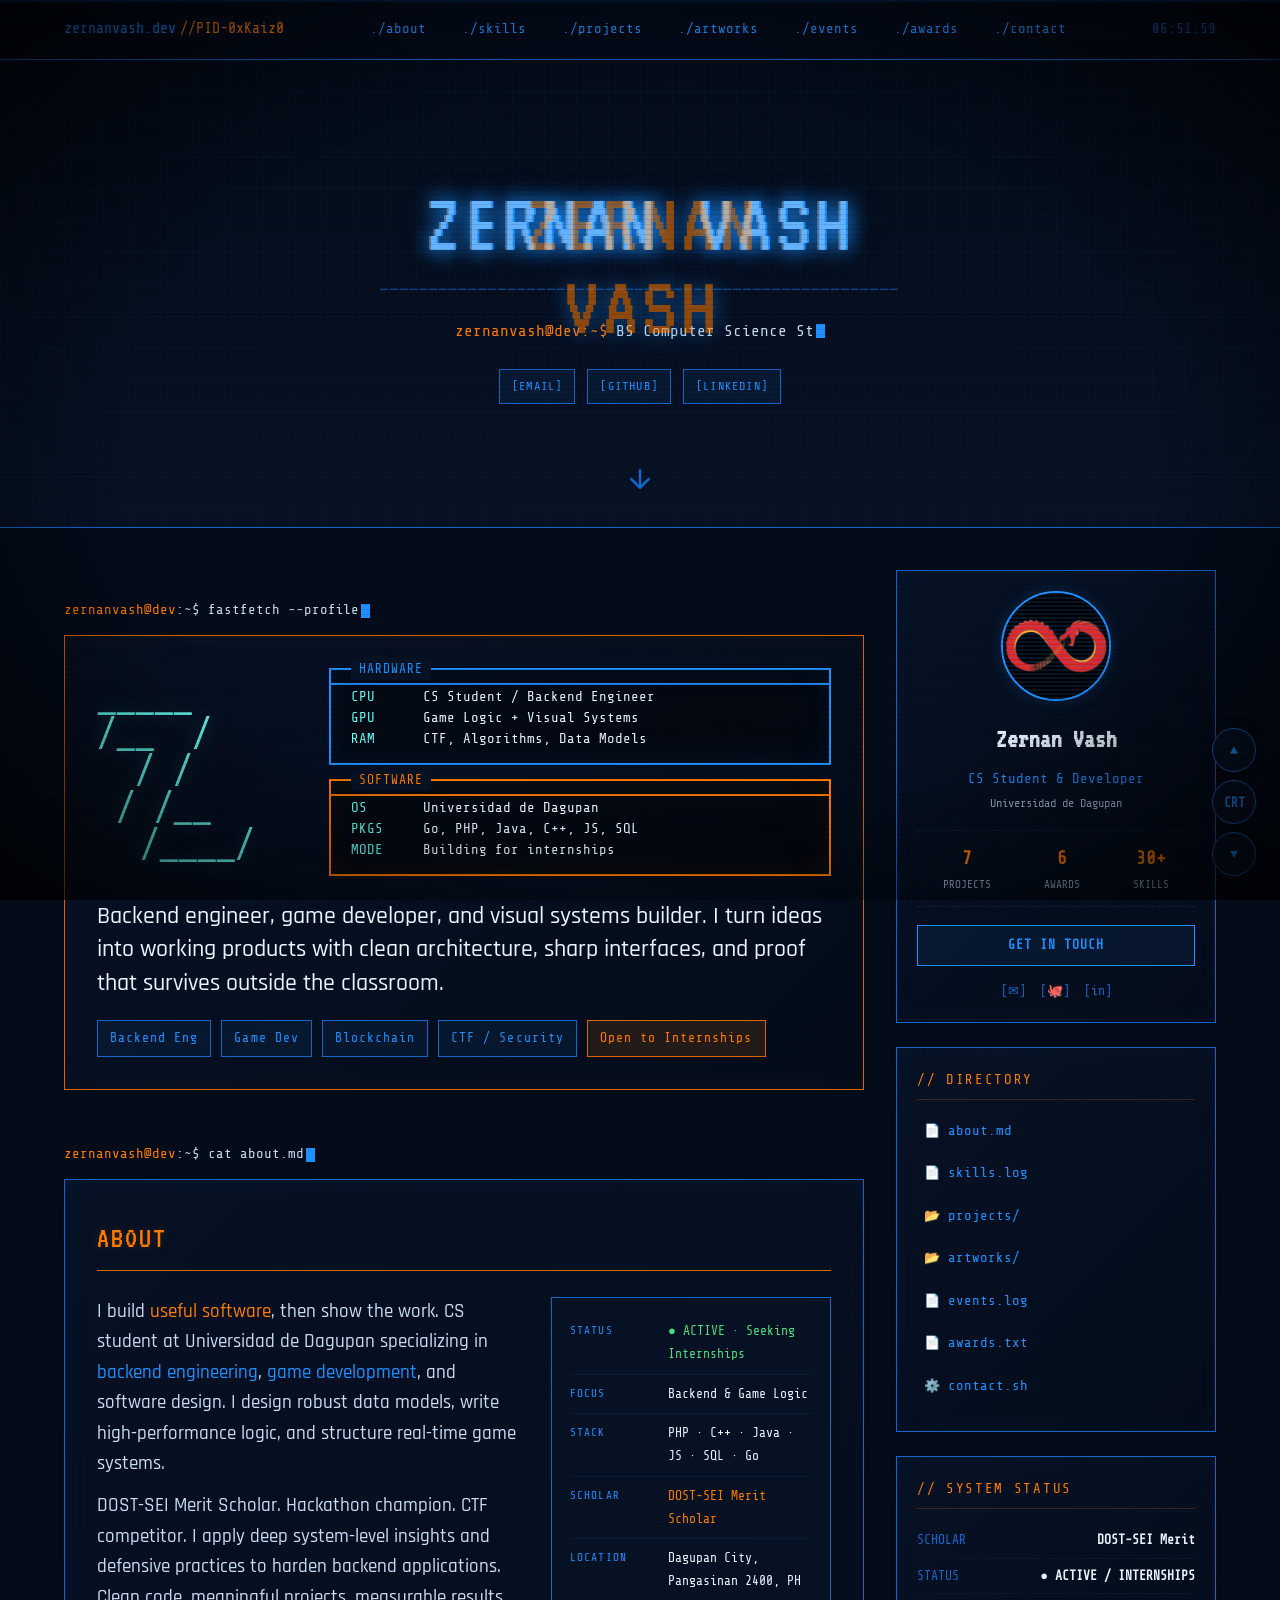
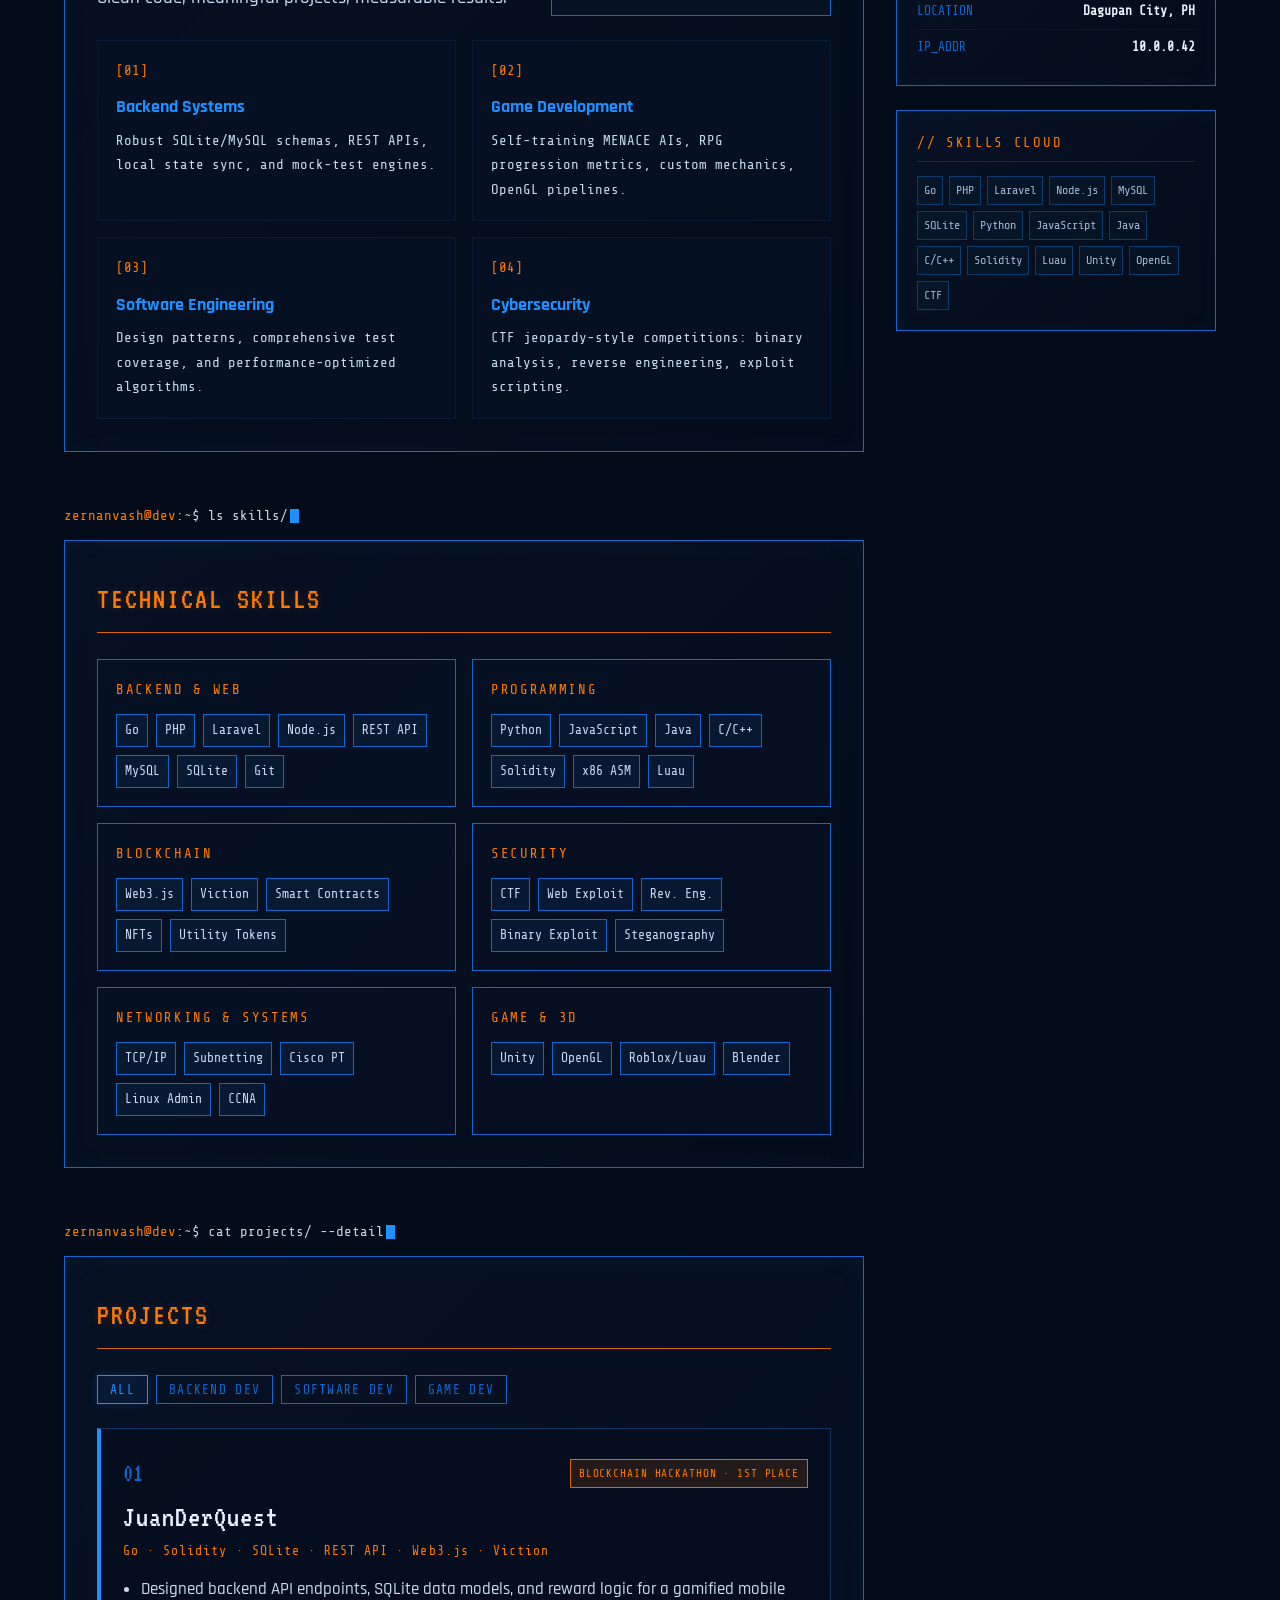
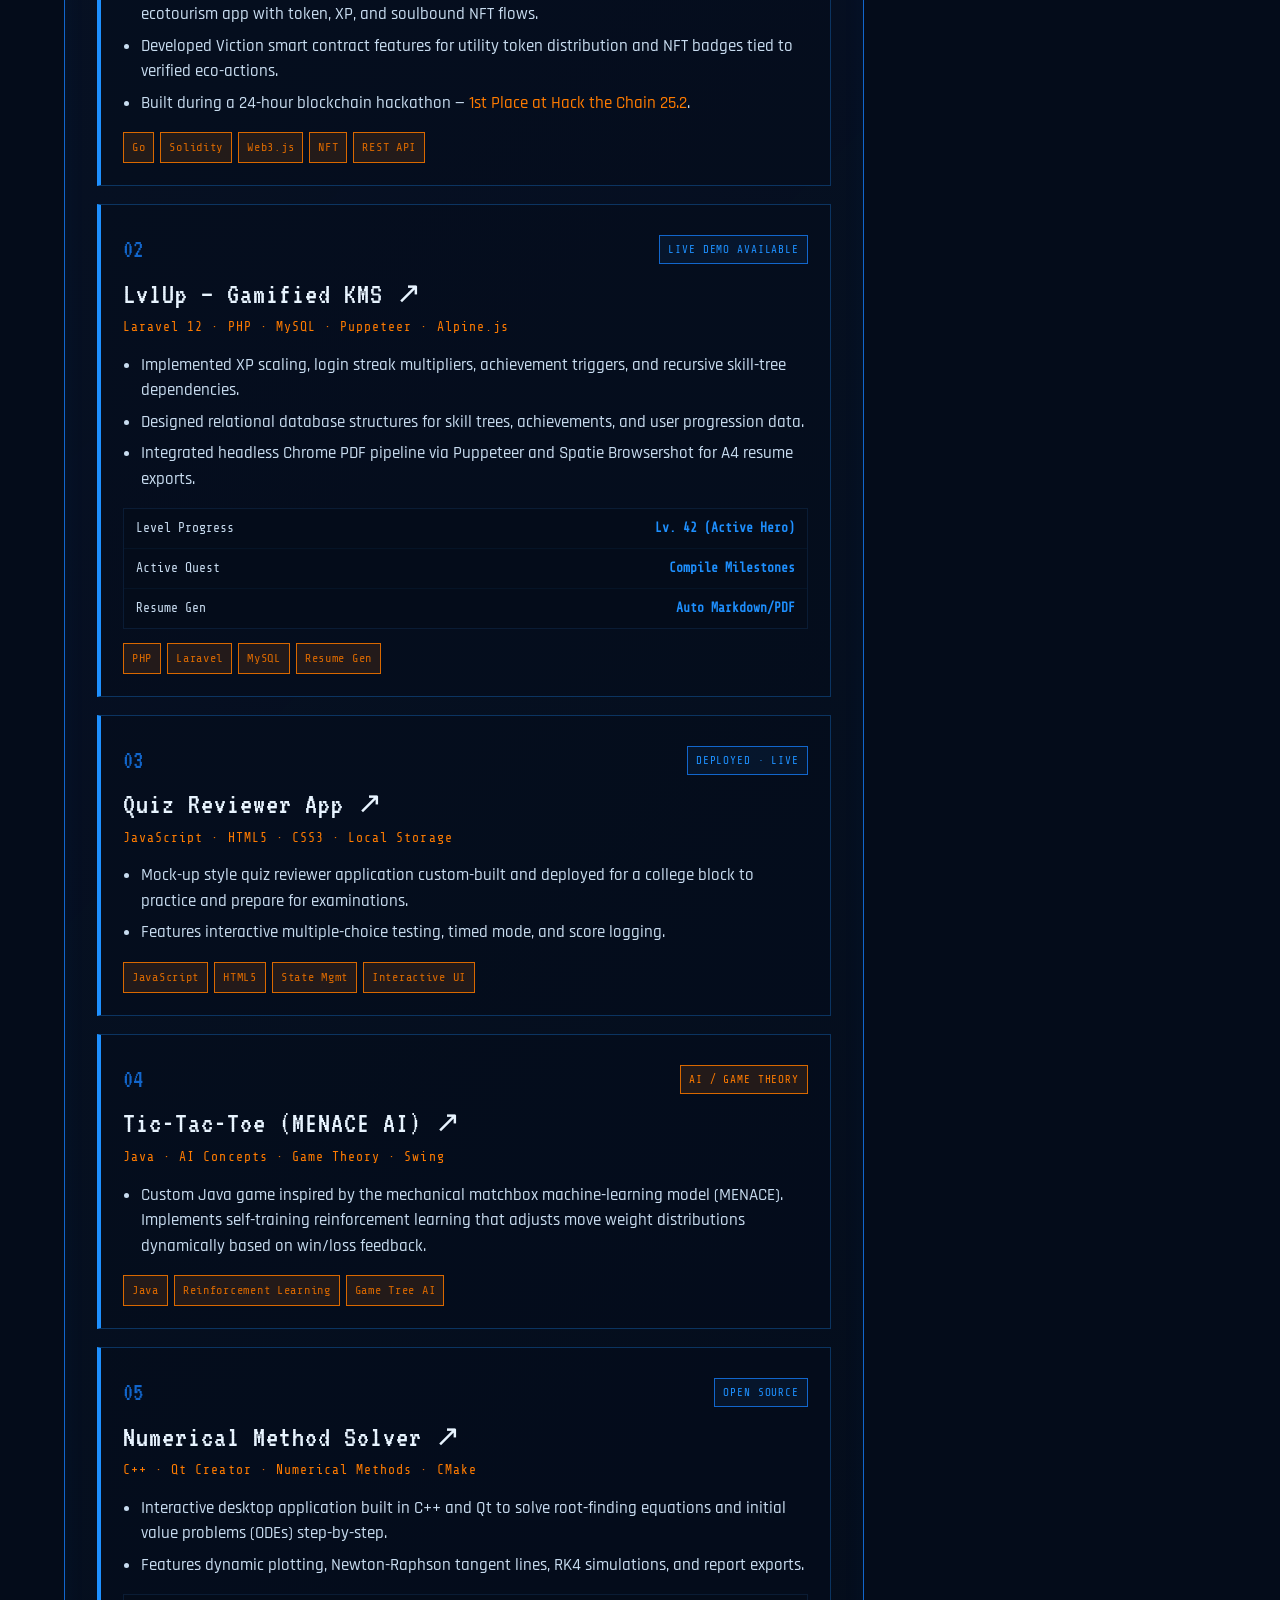
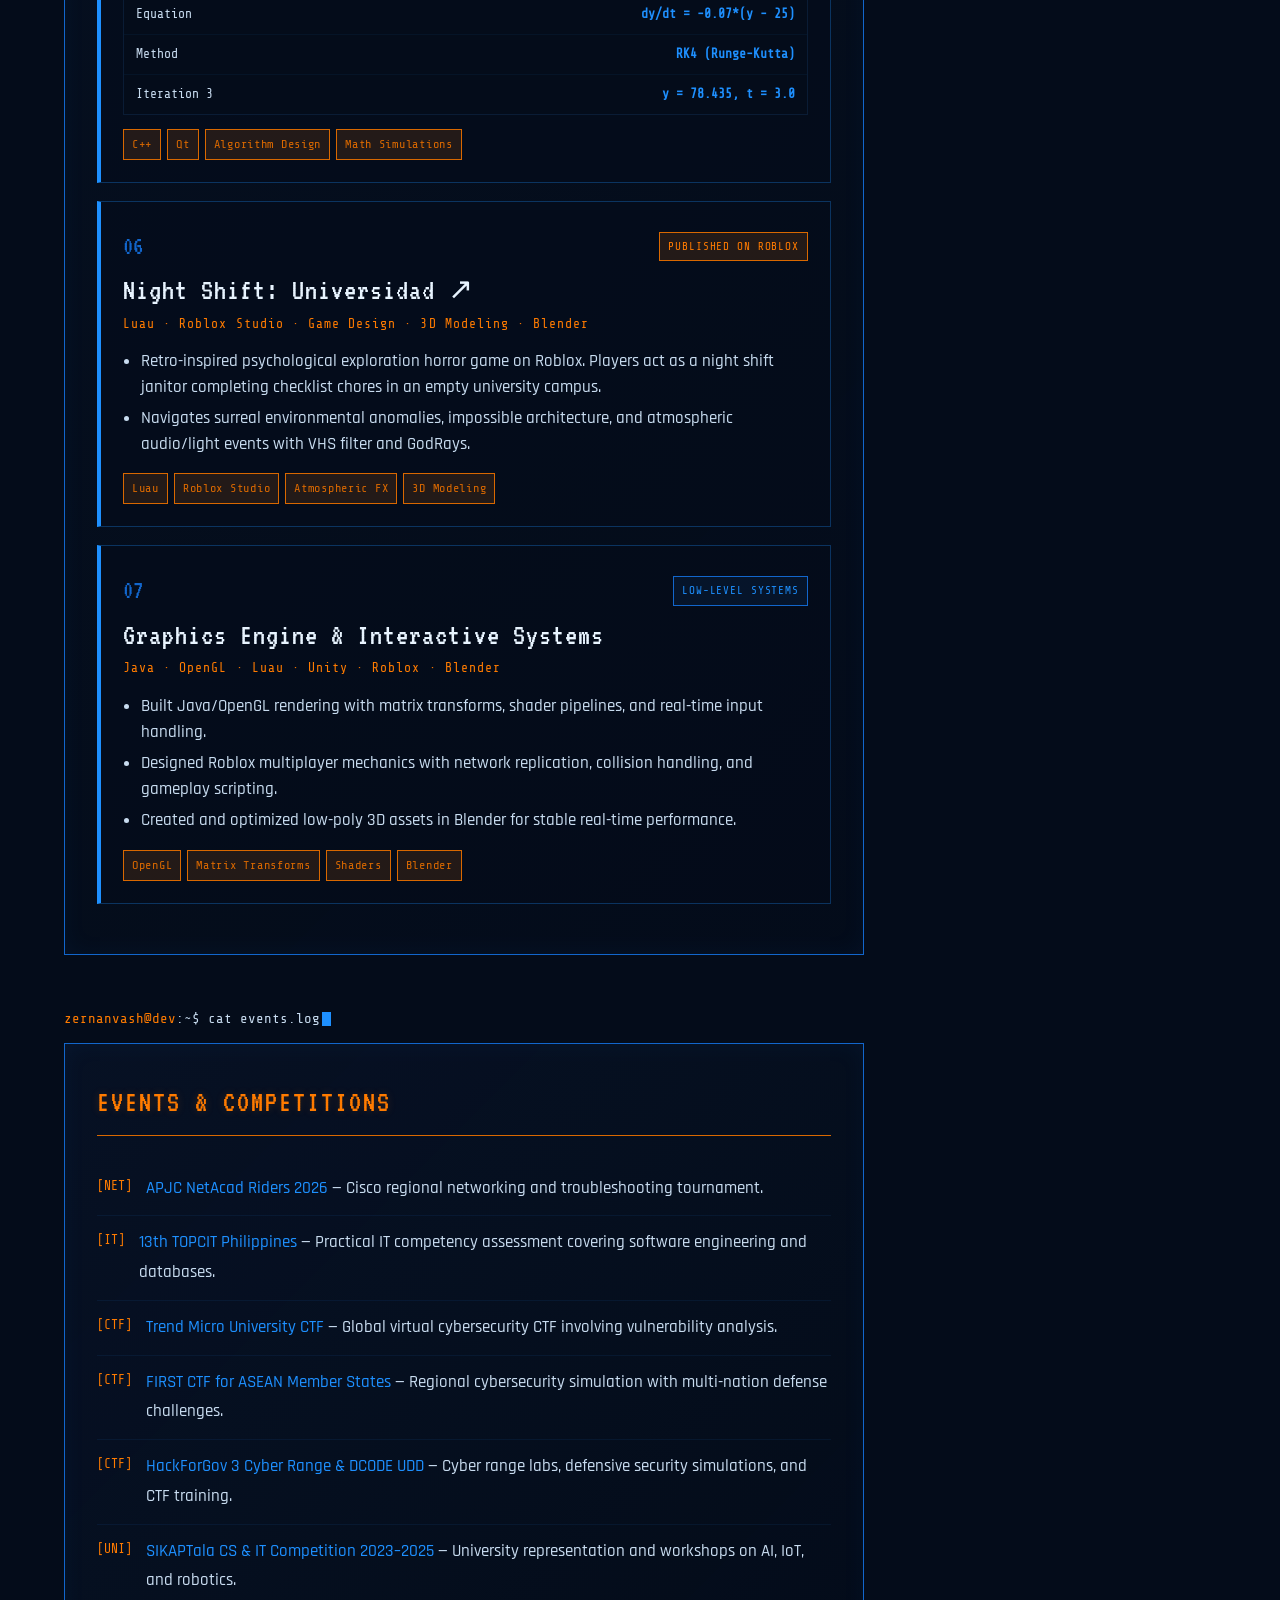
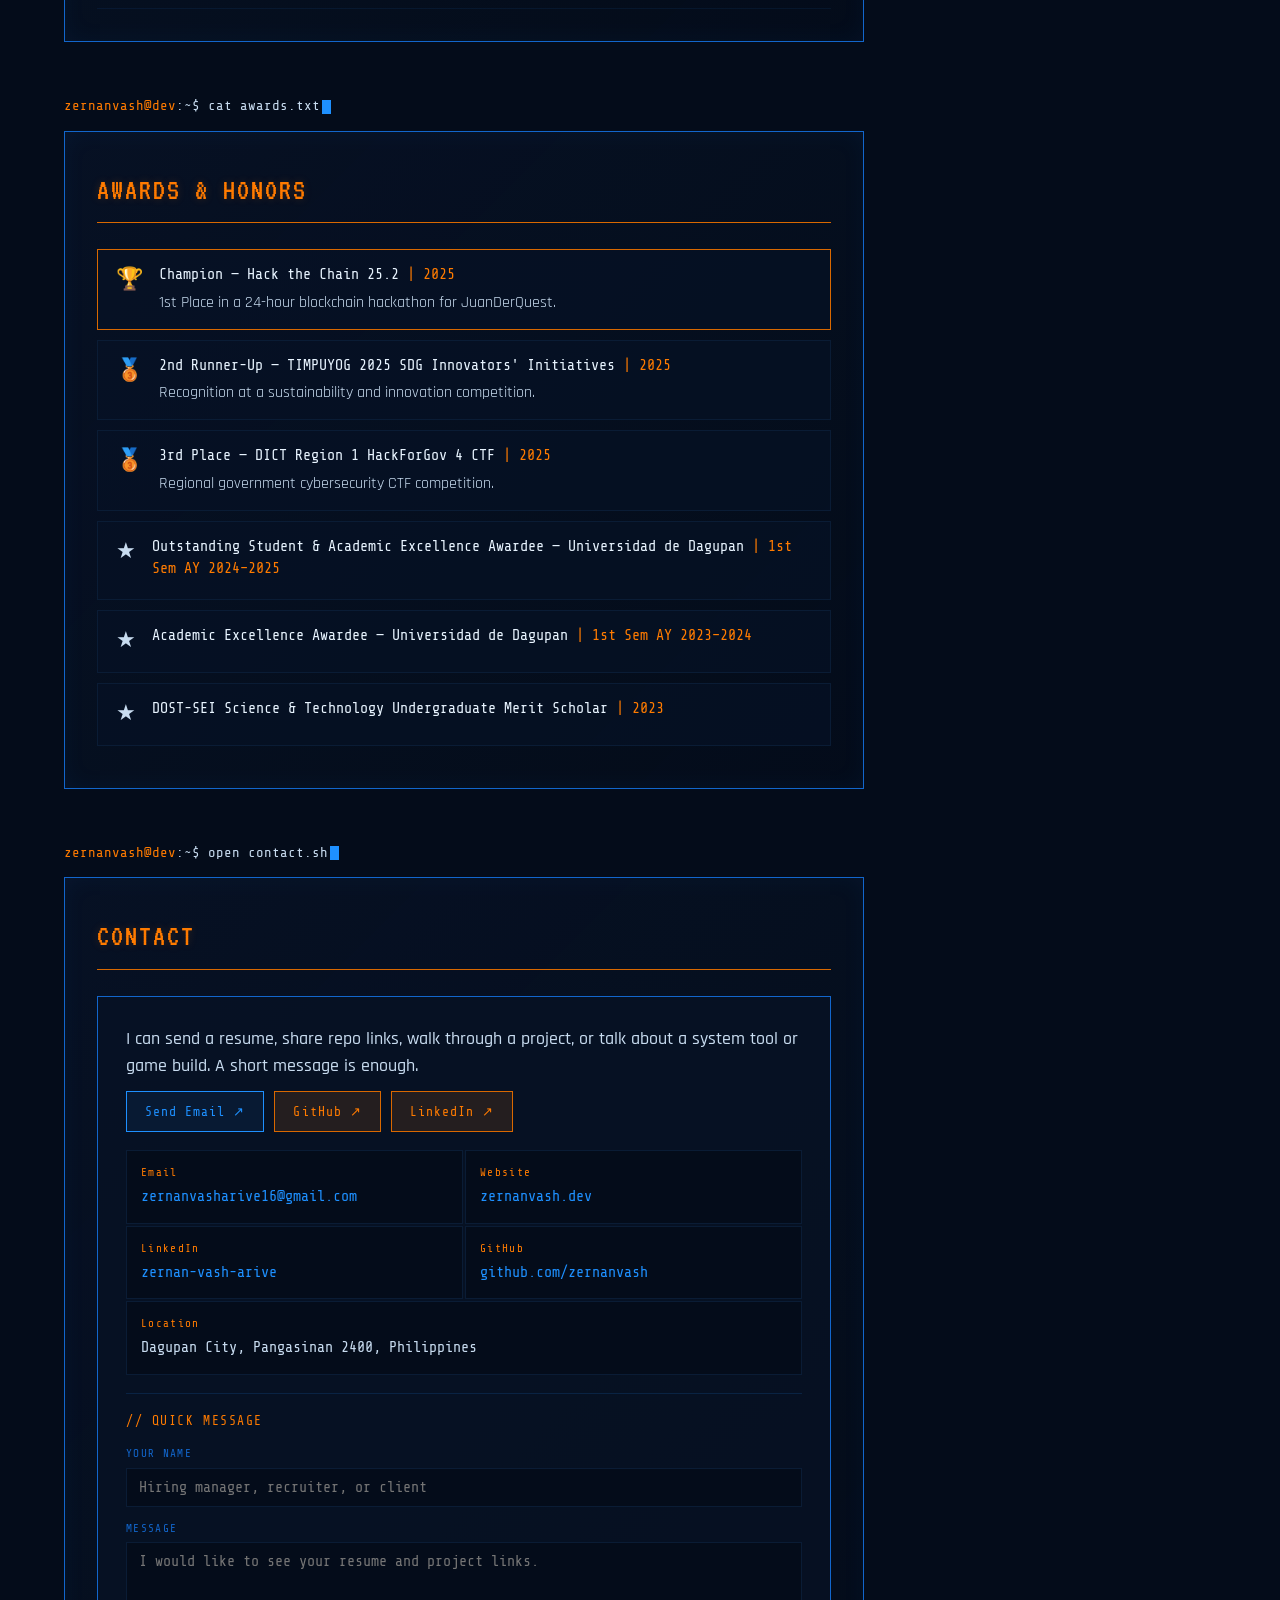
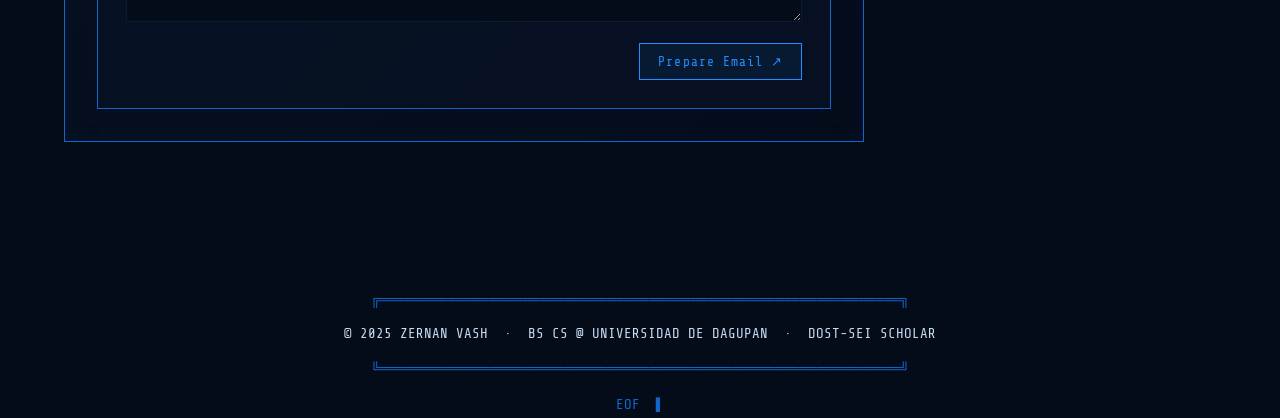
==== index.html @ ad04fbdd "feat: restructure portfolio layout to Hugo Reimu layout style with blue-orange terminal theme" ====
<!DOCTYPE html>
<html lang="en">
<head>
<meta charset="UTF-8">
<meta name="viewport" content="width=device-width, initial-scale=1.0">
<meta name="description" content="Zernan Vash — CS Student, Backend Engineer, Game Developer, DOST-SEI Scholar">
<meta property="og:title" content="ZERNAN VASH :: PORTFOLIO">
<meta property="og:description" content="Backend engineering, game development, blockchain & cybersecurity.">
<meta property="og:url" content="https://zernanvash.dev">
<title>ZERNAN VASH :: PORTFOLIO</title>
<link rel="icon" href="favicon.svg" type="image/svg+xml">
<link rel="preconnect" href="https://fonts.googleapis.com">
<link rel="preconnect" href="https://fonts.gstatic.com" crossorigin>
<link href="https://fonts.googleapis.com/css2?family=VT323&family=Share+Tech+Mono&family=Rajdhani:wght@400;500;600;700&display=swap" rel="stylesheet">
<link rel="stylesheet" href="style.css">
</head>
<body>

<!-- BOOT SCREEN -->
<div id="boot" role="status" aria-live="polite">
  <div class="boot-line" style="animation-delay:0s">BIOS v2.7.4 · zernanvash.dev SYSTEM INIT</div>
  <div class="boot-line" style="animation-delay:0.25s">Loading kernel modules <span class="boot-dots">...</span></div>
  <div class="boot-line hi" style="animation-delay:0.55s">DOST-SEI SCHOLAR NODE AUTHENTICATED ✓</div>
  <div class="boot-line" style="animation-delay:0.85s">Mounting: /backend  /gamedev  /blockchain  /ctf</div>
  <div class="boot-line warn" style="animation-delay:1.1s">WARNING: Caffeine levels critical. Proceeding anyway.</div>
  <div class="boot-line hi" style="animation-delay:1.45s">PORTFOLIO READY — press any key or wait<span class="cursor"></span></div>
</div>

<!-- SCAN LINE OVERLAY -->
<div class="scan-line-overlay" id="scan-lines" aria-hidden="true"></div>

<!-- STICKY TOP NAVBAR -->
<nav class="top-nav" id="top-nav" aria-label="Primary navigation">
  <div class="nav-container">
    <a class="nav-brand" href="#top">
      <span class="brand-pid">zernanvash.dev</span><span class="pid-tag">//PID-0xKaiz0</span>
    </a>
    <div class="nav-menu" id="nav-menu">
      <a class="nav-link" href="#about">./about</a>
      <a class="nav-link" href="#skills">./skills</a>
      <a class="nav-link" href="#projects">./projects</a>
      <a class="nav-link" href="artworks/">./artworks</a>
      <a class="nav-link" href="#events">./events</a>
      <a class="nav-link" href="#awards">./awards</a>
      <a class="nav-link" href="#contact">./contact</a>
    </div>
    <div class="nav-right">
      <span id="clock">--:--:--</span>
      <!-- Hamburger Menu for mobile -->
      <button class="mobile-menu-toggle" id="mobile-toggle" aria-label="Toggle menu" aria-expanded="false">
        <svg width="20" height="20" viewBox="0 0 24 24" fill="none" stroke="currentColor" stroke-width="2">
          <path d="M4 6h16M4 12h16M4 18h16" stroke-linecap="round"></path>
        </svg>
      </button>
    </div>
  </div>
  <!-- Mobile dropdown panel -->
  <div class="mobile-nav-panel" id="mobile-panel">
    <a class="mobile-nav-link" href="#about">./about</a>
    <a class="mobile-nav-link" href="#skills">./skills</a>
    <a class="mobile-nav-link" href="#projects">./projects</a>
    <a class="mobile-nav-link" href="artworks/">./artworks</a>
    <a class="mobile-nav-link" href="#events">./events</a>
    <a class="mobile-nav-link" href="#awards">./awards</a>
    <a class="mobile-nav-link" href="#contact">./contact</a>
  </div>
</nav>

<!-- HERO BANNER -->
<header class="hero-banner" id="top">
  <div class="hero-banner-content">
    <!-- GLITCH TITLE -->
    <div class="ascii-name" data-text="ZERNAN VASH">ZERNAN VASH</div>
    <div class="ascii-divider">─────────────────────────────────────────────────────</div>
    <!-- DYNAMIC TYPING SUBTITLE -->
    <div class="hero-subtitle">
      <span class="subtitle-prompt">zernanvash@dev:~$</span> <span id="typing-text"></span><span class="cursor"></span>
    </div>
    <!-- SOCIAL LINKS -->
    <div class="hero-social-row">
      <a class="hero-social-icon" href="mailto:zernanvasharive16@gmail.com" title="Email"><span class="icon-text">[EMAIL]</span></a>
      <a class="hero-social-icon" href="https://github.com/zernanvash" target="_blank" rel="noopener" title="GitHub"><span class="icon-text">[GITHUB]</span></a>
      <a class="hero-social-icon" href="https://linkedin.com/in/zernan-vash-arive-a1ba27344" target="_blank" rel="noopener" title="LinkedIn"><span class="icon-text">[LINKEDIN]</span></a>
    </div>
  </div>
  <!-- BOUNCING DOWN ARROW -->
  <a class="scroll-down-btn" href="#main-container" aria-label="Scroll to content">
    <svg class="arrow-icon" viewBox="0 0 24 24" width="30" height="30" fill="none" stroke="currentColor" stroke-width="2">
      <path d="M12 5v14M19 12l-7 7-7-7" stroke-linecap="round" stroke-linejoin="round"></path>
    </svg>
  </a>
</header>

<!-- MAIN WRAPPER -->
<div class="main-container" id="main-container">
  
  <!-- LEFT COLUMN: CONTENT -->
  <main class="content-column" id="main-content">

    <!-- ─── INTRO / SYSTEM SNAPSHOT ─── -->
    <div class="prompt"><span>zernanvash@dev</span>:~$ fastfetch --profile<span class="cursor"></span></div>
    
    <section class="section intro-section" id="intro">
      <div class="terminal-card">
        <div class="fastfetch-panel" aria-label="Portfolio snapshot">
          <pre class="fastfetch-mark">_____      
/__  /      
  / /       
 / /__      
/____/</pre>
          <div class="fetch-groups">
            <div class="fetch-box fetch-blue">
              <div class="fetch-title">HARDWARE</div>
              <div class="fetch-row"><span>CPU</span><strong>CS Student / Backend Engineer</strong></div>
              <div class="fetch-row"><span>GPU</span><strong>Game Logic + Visual Systems</strong></div>
              <div class="fetch-row"><span>RAM</span><strong>CTF, Algorithms, Data Models</strong></div>
            </div>
            <div class="fetch-box fetch-orange">
              <div class="fetch-title">SOFTWARE</div>
              <div class="fetch-row"><span>OS</span><strong>Universidad de Dagupan</strong></div>
              <div class="fetch-row"><span>PKGS</span><strong>Go, PHP, Java, C++, JS, SQL</strong></div>
              <div class="fetch-row"><span>MODE</span><strong>Building for internships</strong></div>
            </div>
          </div>
        </div>
        
        <p class="hero-summary">Backend engineer, game developer, and visual systems builder. I turn ideas into working products with clean architecture, sharp interfaces, and proof that survives outside the classroom.</p>
        
        <div class="hero-chips">
          <span class="chip">Backend Eng</span>
          <span class="chip">Game Dev</span>
          <span class="chip">Blockchain</span>
          <span class="chip">CTF / Security</span>
          <span class="chip chip-accent">Open to Internships</span>
        </div>
      </div>
    </section>

    <!-- ─── ABOUT ─── -->
    <div class="prompt"><span>zernanvash@dev</span>:~$ cat about.md<span class="cursor"></span></div>
    
    <section class="section" id="about">
      <div class="terminal-card">
        <div class="section-header">ABOUT</div>
        <div class="about-grid">
          <div class="about-text">
            <p>I build <span class="hl-o">useful software</span>, then show the work. CS student at Universidad de Dagupan specializing in <span class="hl-b">backend engineering</span>, <span class="hl-b">game development</span>, and software design. I design robust data models, write high-performance logic, and structure real-time game systems.</p>
            <p style="margin-top:12px;">DOST-SEI Merit Scholar. Hackathon champion. CTF competitor. I apply deep system-level insights and defensive practices to harden backend applications. Clean code, meaningful projects, measurable results.</p>
          </div>
          <div class="about-stats">
            <div class="stat-row"><span class="stat-label">STATUS</span><span class="stat-val stat-green">● ACTIVE · Seeking Internships</span></div>
            <div class="stat-row"><span class="stat-label">FOCUS</span><span class="stat-val">Backend &amp; Game Logic</span></div>
            <div class="stat-row"><span class="stat-label">STACK</span><span class="stat-val">PHP · C++ · Java · JS · SQL · Go</span></div>
            <div class="stat-row"><span class="stat-label">SCHOLAR</span><span class="stat-val stat-orange">DOST-SEI Merit Scholar</span></div>
            <div class="stat-row"><span class="stat-label">LOCATION</span><span class="stat-val">Dagupan City, Pangasinan 2400, PH</span></div>
          </div>
        </div>
        <div class="strength-grid">
          <div class="strength-card">
            <div class="strength-icon">[01]</div>
            <div class="strength-title">Backend Systems</div>
            <div>Robust SQLite/MySQL schemas, REST APIs, local state sync, and mock-test engines.</div>
          </div>
          <div class="strength-card">
            <div class="strength-icon">[02]</div>
            <div class="strength-title">Game Development</div>
            <div>Self-training MENACE AIs, RPG progression metrics, custom mechanics, OpenGL pipelines.</div>
          </div>
          <div class="strength-card">
            <div class="strength-icon">[03]</div>
            <div class="strength-title">Software Engineering</div>
            <div>Design patterns, comprehensive test coverage, and performance-optimized algorithms.</div>
          </div>
          <div class="strength-card">
            <div class="strength-icon">[04]</div>
            <div class="strength-title">Cybersecurity</div>
            <div>CTF jeopardy-style competitions: binary analysis, reverse engineering, exploit scripting.</div>
          </div>
        </div>
      </div>
    </section>

    <!-- ─── SKILLS ─── -->
    <div class="prompt"><span>zernanvash@dev</span>:~$ ls skills/<span class="cursor"></span></div>
    
    <section class="section" id="skills">
      <div class="terminal-card">
        <div class="section-header">TECHNICAL SKILLS</div>
        <div class="skills-grid">
          <div class="skill-block">
            <div class="skill-cat">Backend &amp; Web</div>
            <div class="skill-tags">
              <span class="tag">Go</span><span class="tag">PHP</span><span class="tag">Laravel</span>
              <span class="tag">Node.js</span><span class="tag">REST API</span>
              <span class="tag">MySQL</span><span class="tag">SQLite</span><span class="tag">Git</span>
            </div>
          </div>
          <div class="skill-block">
            <div class="skill-cat">Programming</div>
            <div class="skill-tags">
              <span class="tag">Python</span><span class="tag">JavaScript</span>
              <span class="tag">Java</span><span class="tag">C/C++</span>
              <span class="tag">Solidity</span><span class="tag">x86 ASM</span><span class="tag">Luau</span>
            </div>
          </div>
          <div class="skill-block">
            <div class="skill-cat">Blockchain</div>
            <div class="skill-tags">
              <span class="tag">Web3.js</span><span class="tag">Viction</span>
              <span class="tag">Smart Contracts</span><span class="tag">NFTs</span>
              <span class="tag">Utility Tokens</span>
            </div>
          </div>
          <div class="skill-block">
            <div class="skill-cat">Security</div>
            <div class="skill-tags">
              <span class="tag">CTF</span><span class="tag">Web Exploit</span>
              <span class="tag">Rev. Eng.</span><span class="tag">Binary Exploit</span>
              <span class="tag">Steganography</span>
            </div>
          </div>
          <div class="skill-block">
            <div class="skill-cat">Networking &amp; Systems</div>
            <div class="skill-tags">
              <span class="tag">TCP/IP</span><span class="tag">Subnetting</span>
              <span class="tag">Cisco PT</span><span class="tag">Linux Admin</span>
              <span class="tag">CCNA</span>
            </div>
          </div>
          <div class="skill-block">
            <div class="skill-cat">Game &amp; 3D</div>
            <div class="skill-tags">
              <span class="tag">Unity</span><span class="tag">OpenGL</span>
              <span class="tag">Roblox/Luau</span><span class="tag">Blender</span>
            </div>
          </div>
        </div>
      </div>
    </section>

    <!-- ─── PROJECTS ─── -->
    <div class="prompt"><span>zernanvash@dev</span>:~$ cat projects/ --detail<span class="cursor"></span></div>
    
    <section class="section" id="projects">
      <div class="terminal-card">
        <div class="section-header">PROJECTS</div>

        <!-- Filter buttons -->
        <div class="proj-filters">
          <button class="filter-btn active" data-filter="all">ALL</button>
          <button class="filter-btn" data-filter="backend">BACKEND DEV</button>
          <button class="filter-btn" data-filter="software">SOFTWARE DEV</button>
          <button class="filter-btn" data-filter="gamedev">GAME DEV</button>
        </div>

        <div class="projects-list-wrapper">
          <!-- Project 01: JuanDerQuest -->
          <div class="project-card" data-category="backend">
            <div class="project-header">
              <div class="project-num">01</div>
              <div class="project-badge badge-orange">BLOCKCHAIN HACKATHON · 1ST PLACE</div>
            </div>
            <div class="project-title">JuanDerQuest</div>
            <div class="project-stack">Go · Solidity · SQLite · REST API · Web3.js · Viction</div>
            <ul class="project-desc">
              <li>Designed backend API endpoints, SQLite data models, and reward logic for a gamified mobile ecotourism app with token, XP, and soulbound NFT flows.</li>
              <li>Developed Viction smart contract features for utility token distribution and NFT badges tied to verified eco-actions.</li>
              <li>Built during a 24-hour blockchain hackathon — <span class="hl-o">1st Place at Hack the Chain 25.2</span>.</li>
            </ul>
            <div class="project-tags">
              <span class="ptag">Go</span><span class="ptag">Solidity</span><span class="ptag">Web3.js</span><span class="ptag">NFT</span><span class="ptag">REST API</span>
            </div>
          </div>

          <!-- Project 02: LvlUp -->
          <div class="project-card" data-category="backend">
            <div class="project-header">
              <div class="project-num">02</div>
              <div class="project-badge badge-blue">LIVE DEMO AVAILABLE</div>
            </div>
            <div class="project-title"><a href="https://lvlup-v7yh.onrender.com/" target="_blank" rel="noopener">LvlUp — Gamified KMS ↗</a></div>
            <div class="project-stack">Laravel 12 · PHP · MySQL · Puppeteer · Alpine.js</div>
            <ul class="project-desc">
              <li>Implemented XP scaling, login streak multipliers, achievement triggers, and recursive skill-tree dependencies.</li>
              <li>Designed relational database structures for skill trees, achievements, and user progression data.</li>
              <li>Integrated headless Chrome PDF pipeline via Puppeteer and Spatie Browsershot for A4 resume exports.</li>
            </ul>
            <div class="project-terminal">
              <div class="pt-row"><span>Level Progress</span><strong>Lv. 42 (Active Hero)</strong></div>
              <div class="pt-row"><span>Active Quest</span><strong>Compile Milestones</strong></div>
              <div class="pt-row"><span>Resume Gen</span><strong>Auto Markdown/PDF</strong></div>
            </div>
            <div class="project-tags">
              <span class="ptag">PHP</span><span class="ptag">Laravel</span><span class="ptag">MySQL</span><span class="ptag">Resume Gen</span>
            </div>
          </div>

          <!-- Project 03: Quiz Reviewer -->
          <div class="project-card" data-category="software">
            <div class="project-header">
              <div class="project-num">03</div>
              <div class="project-badge badge-blue">DEPLOYED · LIVE</div>
            </div>
            <div class="project-title"><a href="https://zernanvash.dev/quiz-reviewer/" target="_blank" rel="noopener">Quiz Reviewer App ↗</a></div>
            <div class="project-stack">JavaScript · HTML5 · CSS3 · Local Storage</div>
            <ul class="project-desc">
              <li>Mock-up style quiz reviewer application custom-built and deployed for a college block to practice and prepare for examinations.</li>
              <li>Features interactive multiple-choice testing, timed mode, and score logging.</li>
            </ul>
            <div class="project-tags">
              <span class="ptag">JavaScript</span><span class="ptag">HTML5</span><span class="ptag">State Mgmt</span><span class="ptag">Interactive UI</span>
            </div>
          </div>

          <!-- Project 04: Tic-Tac-Toe MENACE -->
          <div class="project-card" data-category="gamedev">
            <div class="project-header">
              <div class="project-num">04</div>
              <div class="project-badge badge-orange">AI / GAME THEORY</div>
            </div>
            <div class="project-title"><a href="https://github.com/zernanvash/tic-tac-toe" target="_blank" rel="noopener">Tic-Tac-Toe (MENACE AI) ↗</a></div>
            <div class="project-stack">Java · AI Concepts · Game Theory · Swing</div>
            <ul class="project-desc">
              <li>Custom Java game inspired by the mechanical matchbox machine-learning model (MENACE). Implements self-training reinforcement learning that adjusts move weight distributions dynamically based on win/loss feedback.</li>
            </ul>
            <div class="project-tags">
              <span class="ptag">Java</span><span class="ptag">Reinforcement Learning</span><span class="ptag">Game Tree AI</span>
            </div>
          </div>

          <!-- Project 05: Numerical Method Solver -->
          <div class="project-card" data-category="software">
            <div class="project-header">
              <div class="project-num">05</div>
              <div class="project-badge badge-blue">OPEN SOURCE</div>
            </div>
            <div class="project-title"><a href="https://github.com/zernanvash/numerical-method-solver" target="_blank" rel="noopener">Numerical Method Solver ↗</a></div>
            <div class="project-stack">C++ · Qt Creator · Numerical Methods · CMake</div>
            <ul class="project-desc">
              <li>Interactive desktop application built in C++ and Qt to solve root-finding equations and initial value problems (ODEs) step-by-step.</li>
              <li>Features dynamic plotting, Newton-Raphson tangent lines, RK4 simulations, and report exports.</li>
            </ul>
            <div class="project-terminal">
              <div class="pt-row"><span>Equation</span><strong>dy/dt = -0.07*(y - 25)</strong></div>
              <div class="pt-row"><span>Method</span><strong>RK4 (Runge-Kutta)</strong></div>
              <div class="pt-row"><span>Iteration 3</span><strong>y = 78.435, t = 3.0</strong></div>
            </div>
            <div class="project-tags">
              <span class="ptag">C++</span><span class="ptag">Qt</span><span class="ptag">Algorithm Design</span><span class="ptag">Math Simulations</span>
            </div>
          </div>

          <!-- Project 06: Night Shift -->
          <div class="project-card" data-category="gamedev">
            <div class="project-header">
              <div class="project-num">06</div>
              <div class="project-badge badge-orange">PUBLISHED ON ROBLOX</div>
            </div>
            <div class="project-title"><a href="https://www.roblox.com/games/89279983871745" target="_blank" rel="noopener">Night Shift: Universidad ↗</a></div>
            <div class="project-stack">Luau · Roblox Studio · Game Design · 3D Modeling · Blender</div>
            <ul class="project-desc">
              <li>Retro-inspired psychological exploration horror game on Roblox. Players act as a night shift janitor completing checklist chores in an empty university campus.</li>
              <li>Navigates surreal environmental anomalies, impossible architecture, and atmospheric audio/light events with VHS filter and GodRays.</li>
            </ul>
            <div class="project-tags">
              <span class="ptag">Luau</span><span class="ptag">Roblox Studio</span><span class="ptag">Atmospheric FX</span><span class="ptag">3D Modeling</span>
            </div>
          </div>

          <!-- Project 07: Graphics Engine -->
          <div class="project-card" data-category="gamedev">
            <div class="project-header">
              <div class="project-num">07</div>
              <div class="project-badge badge-blue">LOW-LEVEL SYSTEMS</div>
            </div>
            <div class="project-title">Graphics Engine &amp; Interactive Systems</div>
            <div class="project-stack">Java · OpenGL · Luau · Unity · Roblox · Blender</div>
            <ul class="project-desc">
              <li>Built Java/OpenGL rendering with matrix transforms, shader pipelines, and real-time input handling.</li>
              <li>Designed Roblox multiplayer mechanics with network replication, collision handling, and gameplay scripting.</li>
              <li>Created and optimized low-poly 3D assets in Blender for stable real-time performance.</li>
            </ul>
            <div class="project-tags">
              <span class="ptag">OpenGL</span><span class="ptag">Matrix Transforms</span><span class="ptag">Shaders</span><span class="ptag">Blender</span>
            </div>
          </div>
        </div>

      </div>
    </section>

    <!-- ─── EVENTS ─── -->
    <div class="prompt"><span>zernanvash@dev</span>:~$ cat events.log<span class="cursor"></span></div>
    
    <section class="section" id="events">
      <div class="terminal-card">
        <div class="section-header">EVENTS &amp; COMPETITIONS</div>
        <ul class="event-list">
          <li><span class="event-icon">[NET]</span><span><span class="event-name">APJC NetAcad Riders 2026</span> — Cisco regional networking and troubleshooting tournament.</span></li>
          <li><span class="event-icon">[IT] </span><span><span class="event-name">13th TOPCIT Philippines</span> — Practical IT competency assessment covering software engineering and databases.</span></li>
          <li><span class="event-icon">[CTF]</span><span><span class="event-name">Trend Micro University CTF</span> — Global virtual cybersecurity CTF involving vulnerability analysis.</span></li>
          <li><span class="event-icon">[CTF]</span><span><span class="event-name">FIRST CTF for ASEAN Member States</span> — Regional cybersecurity simulation with multi-nation defense challenges.</span></li>
          <li><span class="event-icon">[CTF]</span><span><span class="event-name">HackForGov 3 Cyber Range &amp; DCODE UDD</span> — Cyber range labs, defensive security simulations, and CTF training.</span></li>
          <li><span class="event-icon">[UNI]</span><span><span class="event-name">SIKAPTala CS &amp; IT Competition 2023–2025</span> — University representation and workshops on AI, IoT, and robotics.</span></li>
        </ul>
      </div>
    </section>

    <!-- ─── AWARDS ─── -->
    <div class="prompt"><span>zernanvash@dev</span>:~$ cat awards.txt<span class="cursor"></span></div>
    
    <section class="section" id="awards">
      <div class="terminal-card">
        <div class="section-header">AWARDS &amp; HONORS</div>
        <ul class="awards-list">
          <li class="award-item award-gold">
            <div class="award-rank">🏆</div>
            <div>
              <div class="award-title">Champion — Hack the Chain 25.2 <span class="award-year">| 2025</span></div>
              <div>1st Place in a 24-hour blockchain hackathon for JuanDerQuest.</div>
            </div>
          </li>
          <li class="award-item">
            <div class="award-rank">🥉</div>
            <div>
              <div class="award-title">2nd Runner-Up — TIMPUYOG 2025 SDG Innovators' Initiatives <span class="award-year">| 2025</span></div>
              <div>Recognition at a sustainability and innovation competition.</div>
            </div>
          </li>
          <li class="award-item">
            <div class="award-rank">🥉</div>
            <div>
              <div class="award-title">3rd Place — DICT Region 1 HackForGov 4 CTF <span class="award-year">| 2025</span></div>
              <div>Regional government cybersecurity CTF competition.</div>
            </div>
          </li>
          <li class="award-item">
            <div class="award-rank">★</div>
            <div>
              <div class="award-title">Outstanding Student &amp; Academic Excellence Awardee — Universidad de Dagupan <span class="award-year">| 1st Sem AY 2024–2025</span></div>
            </div>
          </li>
          <li class="award-item">
            <div class="award-rank">★</div>
            <div>
              <div class="award-title">Academic Excellence Awardee — Universidad de Dagupan <span class="award-year">| 1st Sem AY 2023–2024</span></div>
            </div>
          </li>
          <li class="award-item">
            <div class="award-rank">★</div>
            <div>
              <div class="award-title">DOST-SEI Science &amp; Technology Undergraduate Merit Scholar <span class="award-year">| 2023</span></div>
            </div>
          </li>
        </ul>
      </div>
    </section>

    <!-- ─── CONTACT ─── -->
    <div class="prompt"><span>zernanvash@dev</span>:~$ open contact.sh<span class="cursor"></span></div>
    
    <section class="section" id="contact">
      <div class="terminal-card">
        <div class="section-header">CONTACT</div>
        <div class="contact-panel">
          <div class="contact-intro">
            <p>I can send a resume, share repo links, walk through a project, or talk about a system tool or game build. A short message is enough.</p>
            <div class="contact-links-row">
              <a class="cta-btn" href="mailto:zernanvasharive16@gmail.com">Send Email ↗</a>
              <a class="cta-btn cta-secondary" href="https://github.com/zernanvash" target="_blank" rel="noopener">GitHub ↗</a>
              <a class="cta-btn cta-secondary" href="https://linkedin.com/in/zernan-vash-arive-a1ba27344" target="_blank" rel="noopener">LinkedIn ↗</a>
            </div>
          </div>
          <div class="contact-grid">
            <div class="contact-item">
              <div class="contact-label">Email</div>
              <div class="contact-val"><a href="mailto:zernanvasharive16@gmail.com">zernanvasharive16@gmail.com</a></div>
            </div>
            <div class="contact-item">
              <div class="contact-label">Website</div>
              <div class="contact-val"><a href="https://zernanvash.dev" target="_blank">zernanvash.dev</a></div>
            </div>
            <div class="contact-item">
              <div class="contact-label">LinkedIn</div>
              <div class="contact-val"><a href="https://linkedin.com/in/zernan-vash-arive-a1ba27344" target="_blank">zernan-vash-arive</a></div>
            </div>
            <div class="contact-item">
              <div class="contact-label">GitHub</div>
              <div class="contact-val"><a href="https://github.com/zernanvash" target="_blank">github.com/zernanvash</a></div>
            </div>
            <div class="contact-item" style="grid-column: 1/-1;">
              <div class="contact-label">Location</div>
              <div class="contact-val">Dagupan City, Pangasinan 2400, Philippines</div>
            </div>
          </div>
          <!-- Contact Form -->
          <div class="contact-form-wrap">
            <div class="contact-form-title">// QUICK MESSAGE</div>
            <div class="form-field">
              <label for="cf-name">YOUR NAME</label>
              <input type="text" id="cf-name" placeholder="Hiring manager, recruiter, or client">
            </div>
            <div class="form-field">
              <label for="cf-msg">MESSAGE</label>
              <textarea id="cf-msg" placeholder="I would like to see your resume and project links."></textarea>
            </div>
            <div class="form-actions">
              <span class="form-status" id="form-status"></span>
              <button class="cta-btn" id="send-btn">Prepare Email ↗</button>
            </div>
          </div>
        </div>
      </div>
    </section>

  </main>

  <!-- RIGHT COLUMN: SIDEBAR -->
  <aside class="sidebar-column" id="sidebar">
    
    <!-- PROFILE WIDGET -->
    <div class="widget author-widget">
      <div class="avatar-container">
        <img class="author-avatar" src="src/avatar.png" alt="Zernan Vash">
        <div class="avatar-scanline"></div>
      </div>
      <h3 class="author-name">Zernan Vash</h3>
      <p class="author-title">CS Student &amp; Developer</p>
      <p class="author-subtitle">Universidad de Dagupan</p>
      
      <div class="author-stats">
        <div class="stat-item">
          <span class="stat-num">7</span>
          <span class="stat-lbl">Projects</span>
        </div>
        <div class="stat-item">
          <span class="stat-num">6</span>
          <span class="stat-lbl">Awards</span>
        </div>
        <div class="stat-item">
          <span class="stat-num">30+</span>
          <span class="stat-lbl">Skills</span>
        </div>
      </div>

      <a class="sidebar-action-btn" href="#contact">GET IN TOUCH</a>
      
      <div class="sidebar-socials">
        <a href="mailto:zernanvasharive16@gmail.com" title="Email">[✉]</a>
        <a href="https://github.com/zernanvash" target="_blank" rel="noopener" title="GitHub">[🐙]</a>
        <a href="https://linkedin.com/in/zernan-vash-arive-a1ba27344" target="_blank" rel="noopener" title="LinkedIn">[in]</a>
      </div>
    </div>

    <!-- DIRECTORY MENU WIDGET -->
    <div class="widget nav-widget">
      <div class="widget-title">// DIRECTORY</div>
      <ul class="nav-dir-list">
        <li><a href="#about" class="nav-dir-link"><span class="dir-icon">📄</span> about.md</a></li>
        <li><a href="#skills" class="nav-dir-link"><span class="dir-icon">📄</span> skills.log</a></li>
        <li><a href="#projects" class="nav-dir-link"><span class="dir-icon">📂</span> projects/</a></li>
        <li><a href="artworks/" class="nav-dir-link"><span class="dir-icon">📂</span> artworks/</a></li>
        <li><a href="#events" class="nav-dir-link"><span class="dir-icon">📄</span> events.log</a></li>
        <li><a href="#awards" class="nav-dir-link"><span class="dir-icon">📄</span> awards.txt</a></li>
        <li><a href="#contact" class="nav-dir-link"><span class="dir-icon">⚙️</span> contact.sh</a></li>
      </ul>
    </div>

    <!-- SYSTEM STATS WIDGET -->
    <div class="widget status-widget">
      <div class="widget-title">// SYSTEM STATUS</div>
      <div class="status-row">
        <span class="status-label">SCHOLAR</span>
        <span class="status-value stat-orange">DOST-SEI Merit</span>
      </div>
      <div class="status-row">
        <span class="status-label">STATUS</span>
        <span class="status-value stat-green">● ACTIVE / INTERNSHIPS</span>
      </div>
      <div class="status-row">
        <span class="status-label">LOCATION</span>
        <span class="status-value">Dagupan City, PH</span>
      </div>
      <div class="status-row">
        <span class="status-label">IP_ADDR</span>
        <span class="status-value">10.0.0.42</span>
      </div>
    </div>

    <!-- TAG CLOUD WIDGET -->
    <div class="widget tags-widget">
      <div class="widget-title">// SKILLS CLOUD</div>
      <div class="tags-cloud">
        <span class="cloud-tag">Go</span>
        <span class="cloud-tag">PHP</span>
        <span class="cloud-tag">Laravel</span>
        <span class="cloud-tag">Node.js</span>
        <span class="cloud-tag">MySQL</span>
        <span class="cloud-tag">SQLite</span>
        <span class="cloud-tag">Python</span>
        <span class="cloud-tag">JavaScript</span>
        <span class="cloud-tag">Java</span>
        <span class="cloud-tag">C/C++</span>
        <span class="cloud-tag">Solidity</span>
        <span class="cloud-tag">Luau</span>
        <span class="cloud-tag">Unity</span>
        <span class="cloud-tag">OpenGL</span>
        <span class="cloud-tag">CTF</span>
      </div>
    </div>

  </aside>

</div>

<!-- FOOTER -->
<footer class="footer">
  <div class="footer-line">╔══════════════════════════════════════════════════════════════╗</div>
  <div class="footer-content">
    &copy; 2025 ZERNAN VASH &nbsp;·&nbsp; BS CS @ UNIVERSIDAD DE DAGUPAN &nbsp;·&nbsp; DOST-SEI SCHOLAR
  </div>
  <div class="footer-line">╚══════════════════════════════════════════════════════════════╝</div>
  <div class="footer-eof">EOF &nbsp;<span class="blink">▌</span></div>
</footer>

<!-- FLOATING CONTROLS -->
<div class="floating-controls" aria-label="Page navigation controls">
  <button class="float-btn" id="btn-scroll-top" title="Scroll to Top">
    <span>▲</span>
  </button>
  <button class="float-btn" id="btn-toggle-scanlines" title="Toggle CRT Scanlines">
    <span>CRT</span>
  </button>
  <button class="float-btn" id="btn-scroll-bottom" title="Scroll to Bottom">
    <span>▼</span>
  </button>
</div>

<script src="main.js"></script>
</body>
</html>
---- style.css ----
/* ═══════════════════════════════════════════════════
   ZERNAN VASH ARIVE — PORTFOLIO STYLESHEET
   Theme: Blue · Orange · White Terminal (Reimu Hybrid)
   zernanvash.dev
   ═══════════════════════════════════════════════════ */

@import url('https://fonts.googleapis.com/css2?family=VT323&family=Share+Tech+Mono&family=Rajdhani:wght@400;500;600;700&display=swap');

/* ─── CUSTOM PROPERTIES ─── */
:root {
  /* Core palette */
  --blue:        #1e90ff;
  --blue-dim:    #1266cc;
  --blue-glow:   rgba(30, 144, 255, 0.18);
  --blue-faint:  rgba(30, 144, 255, 0.07);
  --blue-deep:   #0b3a6e;

  --orange:      #ff7b00;
  --orange-dim:  #d96800;
  --orange-glow: rgba(255, 123, 0, 0.22);
  --orange-soft: rgba(255, 123, 0, 0.12);

  --white:       #e8f4ff;
  --white-dim:   #c8dcf0;
  --white-muted: #9fb8d4;
  --white-faint: rgba(232, 244, 255, 0.08);

  --bg:          #040c1a;
  --bg2:         #071225;
  --bg3:         #0a1c35;

  --scanline:    rgba(0, 0, 0, 0.13);

  /* Fonts */
  --font-mono:   'Share Tech Mono', monospace;
  --font-display:'VT323', monospace;
  --font-ui:     'Rajdhani', sans-serif;
}

/* ─── RESET ─── */
*, *::before, *::after { box-sizing: border-box; margin: 0; padding: 0; }
html { scroll-behavior: smooth; }
a { color: inherit; text-decoration: none; }

/* ─── BODY ─── */
body {
  background: var(--bg);
  color: var(--white);
  font-family: var(--font-mono);
  font-size: 16px;
  line-height: 1.75;
  overflow-x: hidden;
  cursor: default;
  text-rendering: optimizeLegibility;
  -webkit-font-smoothing: antialiased;
  padding-top: 60px; /* navbar spacing */
}

/* CRT scanlines overlay */
.scan-line-overlay {
  content: '';
  position: fixed;
  inset: 0;
  background: repeating-linear-gradient(
    to bottom,
    transparent 0px, transparent 4px,
    var(--scanline) 4px, var(--scanline) 5px
  );
  opacity: 0.7;
  pointer-events: none;
  z-index: 9999;
  transition: opacity 0.25s ease;
}
.scan-line-overlay.disabled {
  opacity: 0;
}

/* CRT vignette */
body::after {
  content: '';
  position: fixed;
  inset: 0;
  background: radial-gradient(ellipse at center, transparent 58%, rgba(0,0,0,0.78) 100%);
  pointer-events: none;
  z-index: 9998;
}

/* ─── ANIMATIONS ─── */
@keyframes glitch {
  0%   { clip-path: inset(40% 0 61% 0); transform: translate(-4px,0); }
  20%  { clip-path: inset(92% 0 1% 0);  transform: translate(4px,0); }
  40%  { clip-path: inset(43% 0 35% 0); transform: translate(-4px,0); }
  60%  { clip-path: inset(25% 0 58% 0); transform: translate(4px,0); }
  80%  { clip-path: inset(54% 0 7% 0);  transform: translate(-4px,0); }
  100% { clip-path: inset(58% 0 43% 0); transform: translate(0,0); }
}
@keyframes blink       { 0%,100%{opacity:1} 50%{opacity:0} }
@keyframes fadeInUp    { from{opacity:0;transform:translateY(18px)} to{opacity:1;transform:translateY(0)} }
@keyframes flicker     { 0%,19%,21%,23%,25%,54%,56%,100%{opacity:1} 20%,22%,24%,55%{opacity:0.5} }
@keyframes scanDown    { 0%{top:-10%} 100%{top:110%} }
@keyframes pulse-blue  {
  0%,100% { box-shadow: 0 0 0 1px var(--blue-dim), 0 0 8px var(--blue-glow); }
  50%     { box-shadow: 0 0 0 1px var(--blue), 0 0 22px var(--blue-glow); }
}
@keyframes pulse-orange {
  0%,100% { box-shadow: 0 0 0 1px var(--orange-dim), 0 0 8px var(--orange-glow); }
  50%     { box-shadow: 0 0 0 1px var(--orange), 0 0 20px var(--orange-glow); }
}
@keyframes bootDots {
  0%  { content: '.'; }
  33% { content: '..'; }
  66% { content: '...'; }
}
@keyframes bounce {
  0%, 100% { transform: translateY(0); }
  50% { transform: translateY(-8px); }
}

/* ─── MOVING CRT SCAN BAR ─── */
.scan-line-overlay::before {
  content: '';
  position: absolute;
  left: 0;
  width: 100%;
  height: 2px;
  background: linear-gradient(transparent, var(--blue), transparent);
  opacity: 0.25;
  animation: scanDown 6s linear infinite;
}

/* ─── BOOT SCREEN ─── */
#boot {
  position: fixed;
  inset: 0;
  background: var(--bg);
  z-index: 10000;
  display: flex;
  flex-direction: column;
  justify-content: center;
  align-items: flex-start;
  padding: 10vw;
  font-family: var(--font-display);
  font-size: 22px;
  transition: opacity 0.6s ease;
}
#boot .boot-line {
  opacity: 0;
  animation: fadeInUp 0.3s forwards;
  color: var(--blue-dim);
  margin-bottom: 4px;
}
#boot .boot-line.hi   { color: var(--blue); }
#boot .boot-line.warn { color: var(--orange); }
.boot-dots::after {
  content: '';
  animation: bootDots 1s steps(1, end) infinite;
}

/* ─── STICKY NAVBAR ─── */
.top-nav {
  position: fixed;
  top: 0;
  left: 0;
  width: 100%;
  height: 60px;
  z-index: 1000;
  background: rgba(4, 12, 26, 0.82);
  backdrop-filter: blur(12px);
  -webkit-backdrop-filter: blur(12px);
  border-bottom: 1px solid var(--blue-dim);
  display: flex;
  align-items: center;
  transition: background 0.3s ease, border-color 0.3s ease;
}
.nav-container {
  width: 100%;
  max-width: 1200px;
  margin: 0 auto;
  padding: 0 24px;
  display: flex;
  justify-content: space-between;
  align-items: center;
}
.nav-brand {
  font-family: var(--font-mono);
  font-size: 15px;
  color: var(--blue);
  text-shadow: 0 0 10px var(--blue-glow);
  display: flex;
  align-items: center;
  gap: 4px;
}
.nav-brand .pid-tag {
  color: var(--orange);
}
.nav-menu {
  display: flex;
  gap: 10px;
}
.nav-link {
  font-size: 14px;
  color: var(--blue);
  border: 1px solid transparent;
  padding: 5px 12px;
  transition: all 0.2s ease;
}
.nav-link:hover,
.nav-link.active {
  border-color: var(--blue);
  background: var(--blue-faint);
  color: var(--white);
  box-shadow: 0 0 8px var(--blue-glow);
}
.nav-right {
  display: flex;
  align-items: center;
  gap: 16px;
}
#clock {
  font-size: 14px;
  color: var(--blue-dim);
}
.mobile-menu-toggle {
  display: none;
  background: transparent;
  border: 1px solid var(--blue-dim);
  color: var(--blue);
  padding: 6px;
  cursor: pointer;
  border-radius: 4px;
}
.mobile-menu-toggle:hover {
  border-color: var(--blue);
  color: var(--white);
  box-shadow: 0 0 8px var(--blue-glow);
}
.mobile-nav-panel {
  display: none;
  position: absolute;
  top: 60px;
  left: 0;
  width: 100%;
  background: var(--bg2);
  border-bottom: 1px solid var(--blue-dim);
  flex-direction: column;
  padding: 10px 24px;
  gap: 8px;
  box-shadow: 0 10px 20px rgba(0, 0, 0, 0.8);
}
.mobile-nav-link {
  color: var(--blue);
  padding: 8px 0;
  border-bottom: 1px solid rgba(30, 144, 255, 0.1);
}
.mobile-nav-link:last-child {
  border-bottom: none;
}
.mobile-nav-link:hover,
.mobile-nav-link.active {
  color: var(--white);
}

/* ─── HERO BANNER ─── */
.hero-banner {
  height: 52vh;
  min-height: 380px;
  width: 100%;
  display: flex;
  flex-direction: column;
  justify-content: center;
  align-items: center;
  position: relative;
  text-align: center;
  border-bottom: 1px solid var(--blue-dim);
  background: linear-gradient(180deg, var(--bg) 0%, var(--bg2) 100%);
  padding: 20px;
  overflow: hidden;
}
.hero-banner::before {
  content: '';
  position: absolute;
  inset: 0;
  background-image: 
    linear-gradient(rgba(30, 144, 255, 0.03) 1px, transparent 1px),
    linear-gradient(90deg, rgba(30, 144, 255, 0.03) 1px, transparent 1px);
  background-size: 32px 32px;
  pointer-events: none;
}
.hero-banner-content {
  z-index: 10;
  max-width: 800px;
}
.ascii-name {
  font-family: var(--font-display);
  font-size: clamp(48px, 8vw, 88px);
  color: var(--blue);
  letter-spacing: 4px;
  line-height: 0.95;
  text-shadow: 0 0 20px var(--blue), 0 0 40px var(--blue-glow);
  animation: flicker 7s infinite;
  position: relative;
  display: inline-block;
  margin-bottom: 8px;
}
.ascii-name::before {
  content: attr(data-text);
  position: absolute; inset: 0;
  color: var(--orange);
  animation: glitch 3.5s infinite;
  left: 3px;
  opacity: 0.55;
}
.ascii-name::after {
  content: attr(data-text);
  position: absolute; inset: 0;
  color: var(--white);
  animation: glitch 3.5s 0.5s infinite reverse;
  left: -3px;
  opacity: 0.35;
}
.ascii-divider {
  font-family: var(--font-mono);
  font-size: 13px;
  color: var(--blue-dim);
  letter-spacing: 2px;
  margin: 4px 0 16px;
}
.hero-subtitle {
  font-size: 16px;
  color: var(--white-dim);
  font-family: var(--font-mono);
  margin-bottom: 24px;
  display: inline-flex;
  align-items: center;
  justify-content: center;
  min-height: 28px;
}
.subtitle-prompt {
  color: var(--orange);
  margin-right: 8px;
}
.hero-social-row {
  display: flex;
  justify-content: center;
  gap: 12px;
}
.hero-social-icon {
  border: 1px solid var(--blue-dim);
  color: var(--blue);
  background: var(--blue-faint);
  font-size: 12px;
  padding: 6px 12px;
  letter-spacing: 0.1em;
  transition: all 0.2s ease;
}
.hero-social-icon:hover {
  border-color: var(--blue);
  color: var(--white);
  box-shadow: 0 0 10px var(--blue-glow);
}
.scroll-down-btn {
  position: absolute;
  bottom: 24px;
  left: 50%;
  transform: translateX(-50%);
  color: var(--blue-dim);
  z-index: 10;
  animation: bounce 2s infinite;
  transition: color 0.2s;
}
.scroll-down-btn:hover {
  color: var(--blue);
}

/* ─── TWO COLUMN CONTAINER ─── */
.main-container {
  max-width: 1200px;
  margin: 0 auto;
  padding: 42px 24px 80px;
  display: grid;
  grid-template-columns: minmax(0, 1fr) 320px;
  gap: 32px;
  align-items: start;
}

/* ─── LEFT COLUMN: CONTENT AREA ─── */
.content-column {
  display: flex;
  flex-direction: column;
}

/* ─── PROMPT ─── */
.prompt {
  color: var(--white-dim);
  font-size: 14px;
  margin: 28px 0 12px;
  opacity: 0;
  animation: fadeInUp 0.5s 0.3s forwards;
}
.prompt span:first-child { color: var(--orange); }
.cursor {
  display: inline-block;
  width: 9px; height: 14px;
  background: var(--blue);
  vertical-align: middle;
  animation: blink 1s step-end infinite;
  margin-left: 2px;
}

/* ─── SECTIONS & CARDS ─── */
.section {
  margin-bottom: 24px;
  opacity: 0;
  transition: opacity 0.6s ease, transform 0.6s ease;
}
.terminal-card {
  border: 1px solid var(--blue-dim);
  background: linear-gradient(135deg, rgba(7, 18, 37, 0.94), rgba(4, 12, 26, 0.88));
  padding: clamp(20px, 4vw, 32px);
  box-shadow: inset 0 0 24px rgba(30, 144, 255, 0.05);
}
.section-header {
  font-family: var(--font-display);
  font-size: 30px;
  color: var(--orange);
  border-bottom: 1px solid var(--orange-dim);
  padding-bottom: 6px;
  margin-bottom: 26px;
  letter-spacing: 2px;
  text-shadow: 0 0 8px var(--orange-glow);
}

/* Intro Section Specifics */
.intro-section .terminal-card {
  border-color: var(--orange-dim);
  box-shadow: inset 0 0 24px rgba(255, 123, 0, 0.04);
}
.hero-summary {
  margin-top: 24px;
  color: var(--white);
  font-family: var(--font-ui);
  font-size: clamp(19px, 2vw, 24px);
  font-weight: 500;
  line-height: 1.4;
}
.hero-chips {
  display: flex;
  flex-wrap: wrap;
  gap: 10px;
  margin-top: 20px;
}
.chip {
  font-family: var(--font-mono);
  font-size: 13px;
  border: 1px solid var(--blue-dim);
  color: var(--blue);
  padding: 6px 12px;
  background: var(--blue-faint);
  letter-spacing: 0.08em;
}
.chip-accent {
  border-color: var(--orange-dim);
  color: var(--orange);
  background: var(--orange-soft);
  animation: pulse-orange 2.5s infinite;
}

/* Fastfetch snapshot panel */
.fastfetch-panel {
  display: grid;
  grid-template-columns: 200px minmax(0, 1fr);
  gap: 32px;
  align-items: center;
  text-align: left;
}
.fastfetch-mark {
  color: #66fff5;
  font-family: var(--font-mono);
  font-size: clamp(22px, 4vw, 36px);
  line-height: 1.02;
  text-align: center;
  text-shadow: 0 0 18px rgba(102, 255, 245, 0.32);
}
.fetch-groups {
  display: grid;
  gap: 14px;
}
.fetch-box {
  position: relative;
  border: 2px solid var(--blue);
  padding: 16px 20px 14px;
  background: rgba(0, 0, 0, 0.42);
  box-shadow: inset 0 0 28px rgba(30, 144, 255, 0.08);
}
.fetch-box::before {
  content: "";
  position: absolute;
  top: 13px;
  left: -2px;
  right: -2px;
  height: 2px;
  background: currentColor;
  opacity: 0.95;
}
.fetch-title {
  position: absolute;
  top: -12px;
  left: 20px;
  padding: 0 8px;
  background: var(--bg2);
  color: currentColor;
  font-size: 13px;
  letter-spacing: 0.08em;
}
.fetch-blue {
  color: var(--blue);
  border-color: var(--blue);
}
.fetch-orange {
  color: var(--orange);
  border-color: var(--orange);
  box-shadow: inset 0 0 28px rgba(255, 123, 0, 0.08);
}
.fetch-row {
  display: grid;
  grid-template-columns: 60px 1fr;
  gap: 12px;
  color: var(--white-dim);
  font-size: 14px;
  line-height: 1.5;
}
.fetch-row span {
  color: #66fff5;
}
.fetch-row strong {
  color: var(--white);
  font-weight: 500;
}

/* About Grid */
.about-grid {
  display: grid;
  grid-template-columns: minmax(0, 1fr) 280px;
  gap: 24px;
  margin-bottom: 24px;
}
.about-text p {
  color: var(--white-dim);
  font-family: var(--font-ui);
  font-size: 19px;
  font-weight: 500;
  line-height: 1.6;
}
.hl-b { color: var(--blue); }
.hl-o { color: var(--orange); }

.about-stats {
  border: 1px solid var(--blue-dim);
  background: rgba(7, 18, 37, 0.96);
  padding: 14px 18px;
}
.stat-row {
  display: grid;
  grid-template-columns: 90px 1fr;
  padding: 8px 0;
  border-bottom: 1px solid rgba(30,144,255,0.08);
  font-size: 13px;
  gap: 8px;
}
.stat-row:last-child { border-bottom: none; }
.stat-label { color: var(--blue); font-size: 11px; letter-spacing: 0.1em; padding-top: 1px; }
.stat-val { color: var(--white); }
.stat-green { color: #4ade80; }
.stat-orange { color: var(--orange); }

.strength-grid {
  display: grid;
  grid-template-columns: repeat(2, 1fr);
  gap: 16px;
}
.strength-card {
  border: 1px solid var(--bg3);
  background: rgba(7, 18, 37, 0.7);
  padding: 18px;
  font-size: 14px;
  color: var(--white-dim);
  transition: border-color 0.2s, box-shadow 0.2s;
}
.strength-card:hover {
  border-color: var(--blue-dim);
  box-shadow: 0 0 10px var(--blue-glow);
}
.strength-icon { color: var(--orange); font-size: 14px; margin-bottom: 8px; }
.strength-title {
  color: var(--blue);
  font-family: var(--font-ui);
  font-size: 18px;
  font-weight: 700;
  margin-bottom: 6px;
}

/* Skills Grid */
.skills-grid {
  display: grid;
  grid-template-columns: repeat(2, 1fr);
  gap: 16px;
}
.skill-block {
  border: 1px solid var(--blue-dim);
  padding: 18px;
  background: rgba(7, 18, 37, 0.6);
  transition: border-color 0.2s, box-shadow 0.2s;
}
.skill-block:hover {
  border-color: var(--blue);
  box-shadow: 0 0 10px var(--blue-glow);
}
.skill-cat {
  color: var(--orange);
  font-size: 14px;
  letter-spacing: 0.12em;
  text-transform: uppercase;
  margin-bottom: 12px;
}
.skill-tags { display: flex; flex-wrap: wrap; gap: 8px; }
.tag {
  font-size: 13px;
  border: 1px solid var(--blue-dim);
  color: var(--white-dim);
  padding: 4px 8px;
  background: var(--blue-faint);
  transition: color 0.15s, border-color 0.15s;
}
.tag:hover { color: var(--blue); border-color: var(--blue); }

/* Project Filters */
.proj-filters {
  display: flex;
  flex-wrap: wrap;
  gap: 8px;
  margin-bottom: 24px;
}
.filter-btn {
  background: transparent;
  border: 1px solid var(--blue-dim);
  color: var(--blue-dim);
  font-family: var(--font-mono);
  font-size: 13px;
  padding: 6px 12px;
  cursor: pointer;
  letter-spacing: 0.1em;
  transition: all 0.15s;
}
.filter-btn:hover,
.filter-btn.active {
  background: var(--blue-faint);
  border-color: var(--blue);
  color: var(--blue);
  box-shadow: 0 0 8px var(--blue-glow);
}

/* Project Cards */
.project-card {
  border: 1px solid rgba(30, 144, 255, 0.3);
  border-left: 4px solid var(--blue);
  background: rgba(4, 12, 26, 0.5);
  padding: 22px;
  margin-bottom: 18px;
  transition: border-color 0.2s, box-shadow 0.2s, transform 0.2s;
}
.project-card:hover {
  border-color: var(--blue);
  box-shadow: 0 0 16px var(--blue-glow);
  transform: translateY(-3px);
}
.project-header {
  display: flex;
  justify-content: space-between;
  align-items: center;
  margin-bottom: 6px;
}
.project-num {
  font-family: var(--font-display);
  font-size: 26px;
  color: var(--blue-dim);
}
.project-badge {
  font-size: 11px;
  letter-spacing: 0.08em;
  padding: 4px 8px;
  border: 1px solid;
}
.badge-orange { color: var(--orange); border-color: var(--orange-dim); background: var(--orange-soft); }
.badge-blue   { color: var(--blue); border-color: var(--blue-dim); background: var(--blue-faint); }

.project-title {
  font-family: var(--font-display);
  font-size: 30px;
  color: var(--white);
  letter-spacing: 1px;
  margin-bottom: 6px;
  line-height: 1.05;
}
.project-title a { color: var(--white); transition: color 0.15s; }
.project-title a:hover { color: var(--blue); text-shadow: 0 0 8px var(--blue-glow); }
.project-stack {
  font-size: 13px;
  color: var(--orange);
  letter-spacing: 0.08em;
  margin-bottom: 14px;
}
.project-desc {
  padding-left: 18px;
  color: var(--white-dim);
  font-family: var(--font-ui);
  font-size: 17px;
  font-weight: 500;
  line-height: 1.5;
  margin-bottom: 16px;
}
.project-desc li { margin-bottom: 6px; }

/* Mini terminal demo */
.project-terminal {
  border: 1px solid var(--bg3);
  background: var(--bg);
  margin-bottom: 14px;
  overflow: hidden;
}
.pt-row {
  display: grid;
  grid-template-columns: 1fr auto;
  padding: 8px 12px;
  border-bottom: 1px solid rgba(30,144,255,0.06);
  font-size: 13px;
  color: var(--white-dim);
}
.pt-row:last-child { border-bottom: none; }
.pt-row strong { color: var(--blue); }

.project-tags { display: flex; flex-wrap: wrap; gap: 6px; }
.ptag {
  font-size: 12px;
  border: 1px solid var(--orange-dim);
  color: var(--orange-dim);
  padding: 4px 8px;
  background: var(--orange-soft);
  letter-spacing: 0.06em;
}

/* Events List */
.event-list {
  list-style: none;
}
.event-list li {
  display: flex;
  gap: 14px;
  padding: 12px 0;
  border-bottom: 1px solid rgba(30,144,255,0.08);
  color: var(--white-dim);
  font-family: var(--font-ui);
  font-size: 17px;
  font-weight: 500;
  align-items: flex-start;
  transition: color 0.15s;
}
.event-list li:hover { color: var(--white); }
.event-icon {
  color: var(--orange);
  white-space: nowrap;
  font-family: var(--font-mono);
  font-size: 13px;
  padding-top: 1px;
}
.event-name { color: var(--blue); }

/* Awards List */
.awards-list { list-style: none; }
.award-item {
  display: flex;
  gap: 16px;
  padding: 14px 18px;
  border: 1px solid var(--bg3);
  background: rgba(7, 18, 37, 0.7);
  margin-bottom: 10px;
  color: var(--white-dim);
  font-family: var(--font-ui);
  font-size: 16px;
  line-height: 1.5;
  transition: border-color 0.2s, box-shadow 0.2s;
  align-items: flex-start;
}
.award-item:hover {
  border-color: var(--blue-dim);
  box-shadow: 0 0 8px var(--blue-glow);
}
.award-gold { border-color: var(--orange-dim); }
.award-rank { font-size: 22px; flex-shrink: 0; }
.award-title {
  color: var(--white);
  margin-bottom: 4px;
  font-family: var(--font-mono);
  font-size: 15px;
}
.award-year { color: var(--orange); }

/* Contact Panel */
.contact-panel {
  border: 1px solid var(--blue-dim);
  background: rgba(7, 18, 37, 0.8);
  padding: clamp(18px, 4vw, 28px);
}
.contact-intro {
  margin-bottom: 18px;
  color: var(--white-dim);
  font-family: var(--font-ui);
  font-size: 18px;
  font-weight: 500;
  line-height: 1.5;
}
.contact-links-row {
  display: flex;
  flex-wrap: wrap;
  gap: 10px;
  margin-top: 12px;
}
.cta-btn {
  font-family: var(--font-mono);
  font-size: 13px;
  padding: 10px 18px;
  border: 1px solid var(--blue);
  color: var(--blue);
  background: var(--blue-faint);
  cursor: pointer;
  letter-spacing: 0.08em;
  transition: all 0.15s;
  text-decoration: none;
  display: inline-block;
}
.cta-btn:hover {
  background: var(--blue);
  color: var(--bg);
  box-shadow: 0 0 14px var(--blue-glow);
}
.cta-secondary {
  border-color: var(--orange-dim);
  color: var(--orange);
  background: var(--orange-soft);
}
.cta-secondary:hover {
  background: var(--orange);
  color: var(--bg);
  box-shadow: 0 0 14px var(--orange-glow);
}

.contact-grid {
  display: grid;
  grid-template-columns: repeat(2, 1fr);
  gap: 2px;
  margin-bottom: 18px;
}
.contact-item {
  padding: 12px 14px;
  border: 1px solid var(--bg3);
  background: var(--bg);
}
.contact-label {
  font-size: 11px;
  color: var(--orange);
  letter-spacing: 0.12em;
  margin-bottom: 2px;
}
.contact-val {
  font-size: 15px;
  color: var(--white-dim);
  word-break: break-word;
}
.contact-val a {
  color: var(--blue);
  transition: color 0.15s;
}
.contact-val a:hover { color: var(--white); text-decoration: underline; }

.contact-form-wrap {
  border-top: 1px solid rgba(30,144,255,0.15);
  padding-top: 16px;
}
.contact-form-title {
  font-size: 13px;
  color: var(--orange);
  letter-spacing: 0.12em;
  margin-bottom: 12px;
}
.form-field {
  margin-bottom: 12px;
}
.form-field label {
  display: block;
  font-size: 11px;
  color: var(--blue-dim);
  letter-spacing: 0.12em;
  margin-bottom: 4px;
}
.form-field input,
.form-field textarea {
  width: 100%;
  background: var(--bg);
  border: 1px solid var(--bg3);
  color: var(--white);
  font-family: var(--font-mono);
  font-size: 15px;
  padding: 10px 12px;
  outline: none;
  transition: border-color 0.15s, box-shadow 0.15s;
  resize: vertical;
}
.form-field input:focus,
.form-field textarea:focus {
  border-color: var(--blue-dim);
  box-shadow: 0 0 8px var(--blue-glow);
}
.form-field textarea { min-height: 80px; }
.form-actions {
  display: flex;
  align-items: center;
  justify-content: space-between;
  gap: 12px;
}
.form-status {
  font-size: 13px;
  color: var(--blue);
  min-height: 20px;
}


/* ─── SIDEBAR COLUMN & WIDGETS ─── */
.sidebar-column {
  display: flex;
  flex-direction: column;
}
.widget {
  border: 1px solid var(--blue-dim);
  background: linear-gradient(135deg, rgba(7, 18, 37, 0.95), rgba(4, 12, 26, 0.9));
  padding: 20px;
  margin-bottom: 24px;
  box-shadow: inset 0 0 20px rgba(30, 144, 255, 0.04);
}
.widget-title {
  color: var(--orange);
  font-family: var(--font-mono);
  font-size: 14px;
  letter-spacing: 0.12em;
  border-bottom: 1px solid rgba(255, 123, 0, 0.2);
  padding-bottom: 6px;
  margin-bottom: 14px;
}

/* Author widget profile card */
.author-widget {
  text-align: center;
  border-color: var(--blue-dim);
}
.avatar-container {
  position: relative;
  width: 110px;
  height: 110px;
  margin: 0 auto 16px;
}
.author-avatar {
  width: 110px;
  height: 110px;
  border-radius: 50%;
  object-fit: cover;
  border: 2px solid var(--blue);
  box-shadow: 0 0 16px var(--blue-glow);
  transition: transform 0.8s ease-in-out;
  display: block;
}
.avatar-container:hover .author-avatar {
  transform: rotate(360deg);
}
.avatar-scanline {
  position: absolute;
  inset: 0;
  border-radius: 50%;
  pointer-events: none;
  background: linear-gradient(
    to bottom,
    transparent 50%,
    rgba(30, 144, 255, 0.15) 50%
  );
  background-size: 100% 4px;
}
.author-name {
  font-family: var(--font-display);
  font-size: 26px;
  color: var(--white);
  margin-bottom: 4px;
  letter-spacing: 1px;
}
.author-title {
  font-size: 14px;
  color: var(--blue);
  margin-bottom: 2px;
}
.author-subtitle {
  font-size: 12px;
  color: var(--white-muted);
  margin-bottom: 16px;
}
.author-stats {
  display: flex;
  justify-content: space-around;
  border-top: 1px dashed rgba(30, 144, 255, 0.15);
  border-bottom: 1px dashed rgba(30, 144, 255, 0.15);
  padding: 12px 0;
  margin-bottom: 18px;
}
.stat-item {
  display: flex;
  flex-direction: column;
}
.stat-num {
  font-size: 18px;
  font-weight: bold;
  color: var(--orange);
}
.stat-lbl {
  font-size: 11px;
  color: var(--white-muted);
  text-transform: uppercase;
}
.sidebar-action-btn {
  display: block;
  width: 100%;
  padding: 8px 12px;
  border: 1px solid var(--blue);
  color: var(--blue);
  background: var(--blue-faint);
  font-size: 13px;
  font-weight: bold;
  letter-spacing: 0.08em;
  transition: all 0.2s ease;
  margin-bottom: 14px;
}
.sidebar-action-btn:hover {
  background: var(--blue);
  color: var(--bg);
  box-shadow: 0 0 10px var(--blue-glow);
}
.sidebar-socials {
  display: flex;
  justify-content: center;
  gap: 14px;
  font-size: 13px;
  color: var(--blue-dim);
}
.sidebar-socials a:hover {
  color: var(--blue);
}

/* Directory Nav widget */
.nav-dir-list {
  list-style: none;
}
.nav-dir-list li {
  margin-bottom: 8px;
}
.nav-dir-link {
  display: flex;
  align-items: center;
  gap: 8px;
  font-size: 14px;
  color: var(--blue);
  padding: 4px 6px;
  border: 1px solid transparent;
  transition: all 0.15s ease;
}
.nav-dir-link:hover {
  background: var(--blue-faint);
  border-color: rgba(30, 144, 255, 0.2);
  color: var(--white);
  padding-left: 10px;
}
.dir-icon {
  font-size: 13px;
}

/* Status widget */
.status-row {
  display: flex;
  justify-content: space-between;
  font-size: 13px;
  padding: 6px 0;
  border-bottom: 1px solid rgba(30, 144, 255, 0.08);
}
.status-row:last-child {
  border-bottom: none;
}
.status-label {
  color: var(--blue-dim);
}
.status-value {
  color: var(--white);
  font-weight: bold;
}

/* Tag cloud widget */
.tags-cloud {
  display: flex;
  flex-wrap: wrap;
  gap: 6px;
}
.cloud-tag {
  font-size: 12px;
  border: 1px solid var(--blue-deep);
  color: var(--white-muted);
  padding: 3px 6px;
  background: rgba(30, 144, 255, 0.03);
  transition: all 0.15s ease;
}
.cloud-tag:hover {
  border-color: var(--orange-dim);
  color: var(--orange);
  background: var(--orange-soft);
  box-shadow: 0 0 6px var(--orange-glow);
}

/* ─── FOOTER ─── */
.footer {
  margin-top: 42px;
  text-align: center;
  font-size: 14px;
  padding: 0 24px;
}
.footer-line { color: var(--blue-dim); }
.footer-content {
  padding: 10px 0;
  color: var(--white-dim);
}
.footer-eof {
  margin-top: 12px;
  color: var(--blue-dim);
}
.blink { animation: blink 1s step-end infinite; }


/* ─── FLOATING CONTROLS ─── */
.floating-controls {
  position: fixed;
  bottom: 24px;
  right: 24px;
  display: flex;
  flex-direction: column;
  gap: 8px;
  z-index: 1010;
}
.float-btn {
  width: 44px;
  height: 44px;
  border-radius: 50%;
  border: 1px solid var(--blue-dim);
  background: var(--bg2);
  color: var(--blue);
  display: grid;
  place-items: center;
  cursor: pointer;
  transition: all 0.2s ease;
  box-shadow: 0 0 10px rgba(0,0,0,0.5);
  outline: none;
}
.float-btn span {
  font-size: 13px;
  font-family: var(--font-mono);
  font-weight: bold;
}
.float-btn:hover {
  background: var(--blue-faint);
  border-color: var(--blue);
  color: var(--white);
  box-shadow: 0 0 15px var(--blue-glow);
  transform: translateY(-2px);
}
.float-btn:active {
  transform: translateY(0);
}


/* ─── RESPONSIVE STYLING ─── */
@media (max-width: 980px) {
  .main-container {
    grid-template-columns: 1fr;
    gap: 32px;
    padding-top: 24px;
  }
  .sidebar-column {
    display: grid;
    grid-template-columns: repeat(2, 1fr);
    gap: 20px;
  }
  .widget {
    margin-bottom: 0;
  }
}

@media (max-width: 800px) {
  .about-grid        { grid-template-columns: 1fr; }
  .strength-grid     { grid-template-columns: repeat(2, 1fr); }
  .skills-grid       { grid-template-columns: repeat(2, 1fr); }
}

@media (max-width: 720px) {
  .nav-menu {
    display: none;
  }
  .mobile-menu-toggle {
    display: block;
  }
  .sidebar-column {
    grid-template-columns: 1fr;
  }
}

@media (max-width: 540px) {
  body                { font-size: 15px; line-height: 1.7; }
  .main-container     { padding: 24px 16px 72px; }
  .strength-grid     { grid-template-columns: 1fr; }
  .skills-grid       { grid-template-columns: 1fr; }
  .ascii-name        { font-size: clamp(36px, 12vw, 56px); letter-spacing: 1px; }
  .ascii-divider     { font-size: 11px; }
  .hero-subtitle     { font-size: 14px; }
  .hero-summary      { font-size: 19px; }
  .project-header    { flex-direction: column; align-items: flex-start; gap: 6px; }
  .project-card      { padding: 20px; }
  .project-title     { font-size: 28px; }
  .project-desc      { font-size: 17px; }
  .fastfetch-panel   { grid-template-columns: 1fr; gap: 20px; }
  .fastfetch-mark    { text-align: left; }
  .fetch-box         { padding: 16px 14px; }
  .fetch-row         { grid-template-columns: 1fr; gap: 0; }
  .form-actions      { flex-direction: column; align-items: stretch; }
  .floating-controls { bottom: 16px; right: 16px; }
}

/* ─── SCROLLBAR ─── */
::-webkit-scrollbar             { width: 6px; }
::-webkit-scrollbar-track       { background: var(--bg); }
::-webkit-scrollbar-thumb       { background: var(--blue-dim); }
::-webkit-scrollbar-thumb:hover { background: var(--blue); }
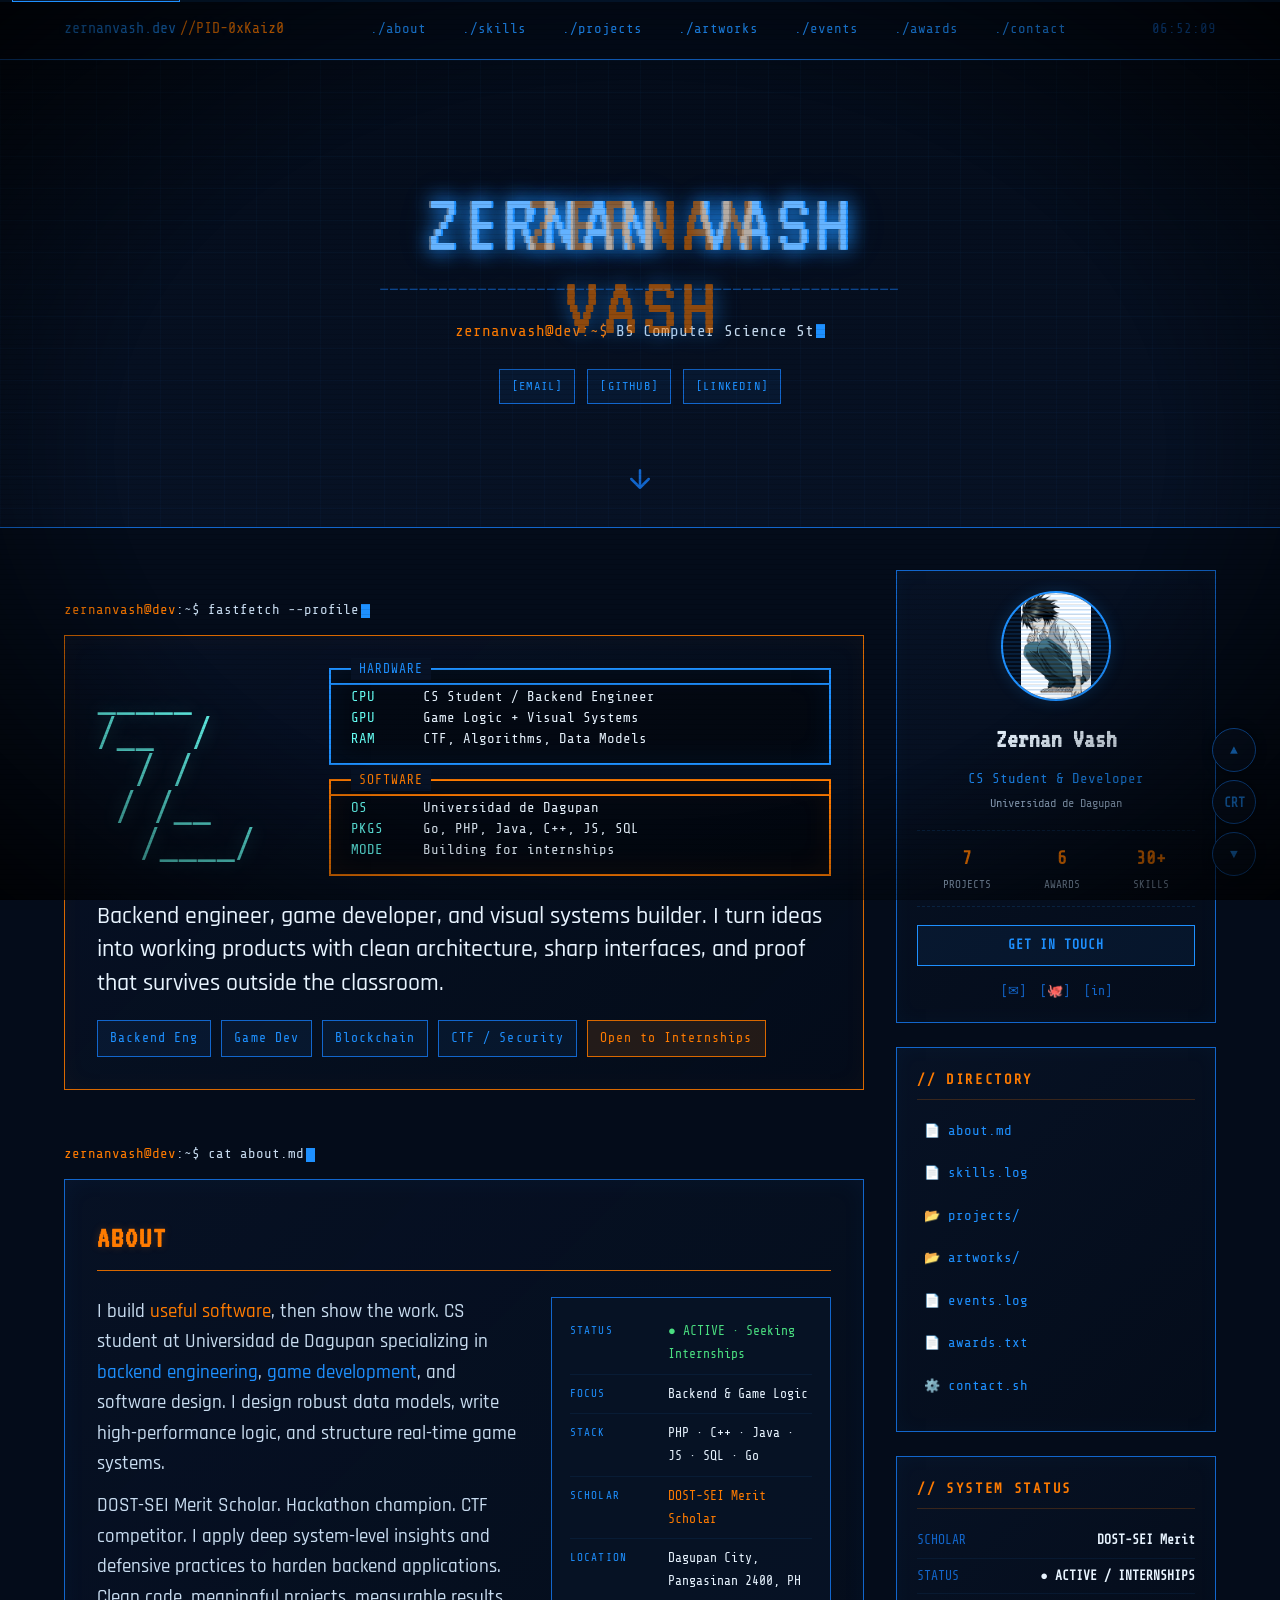
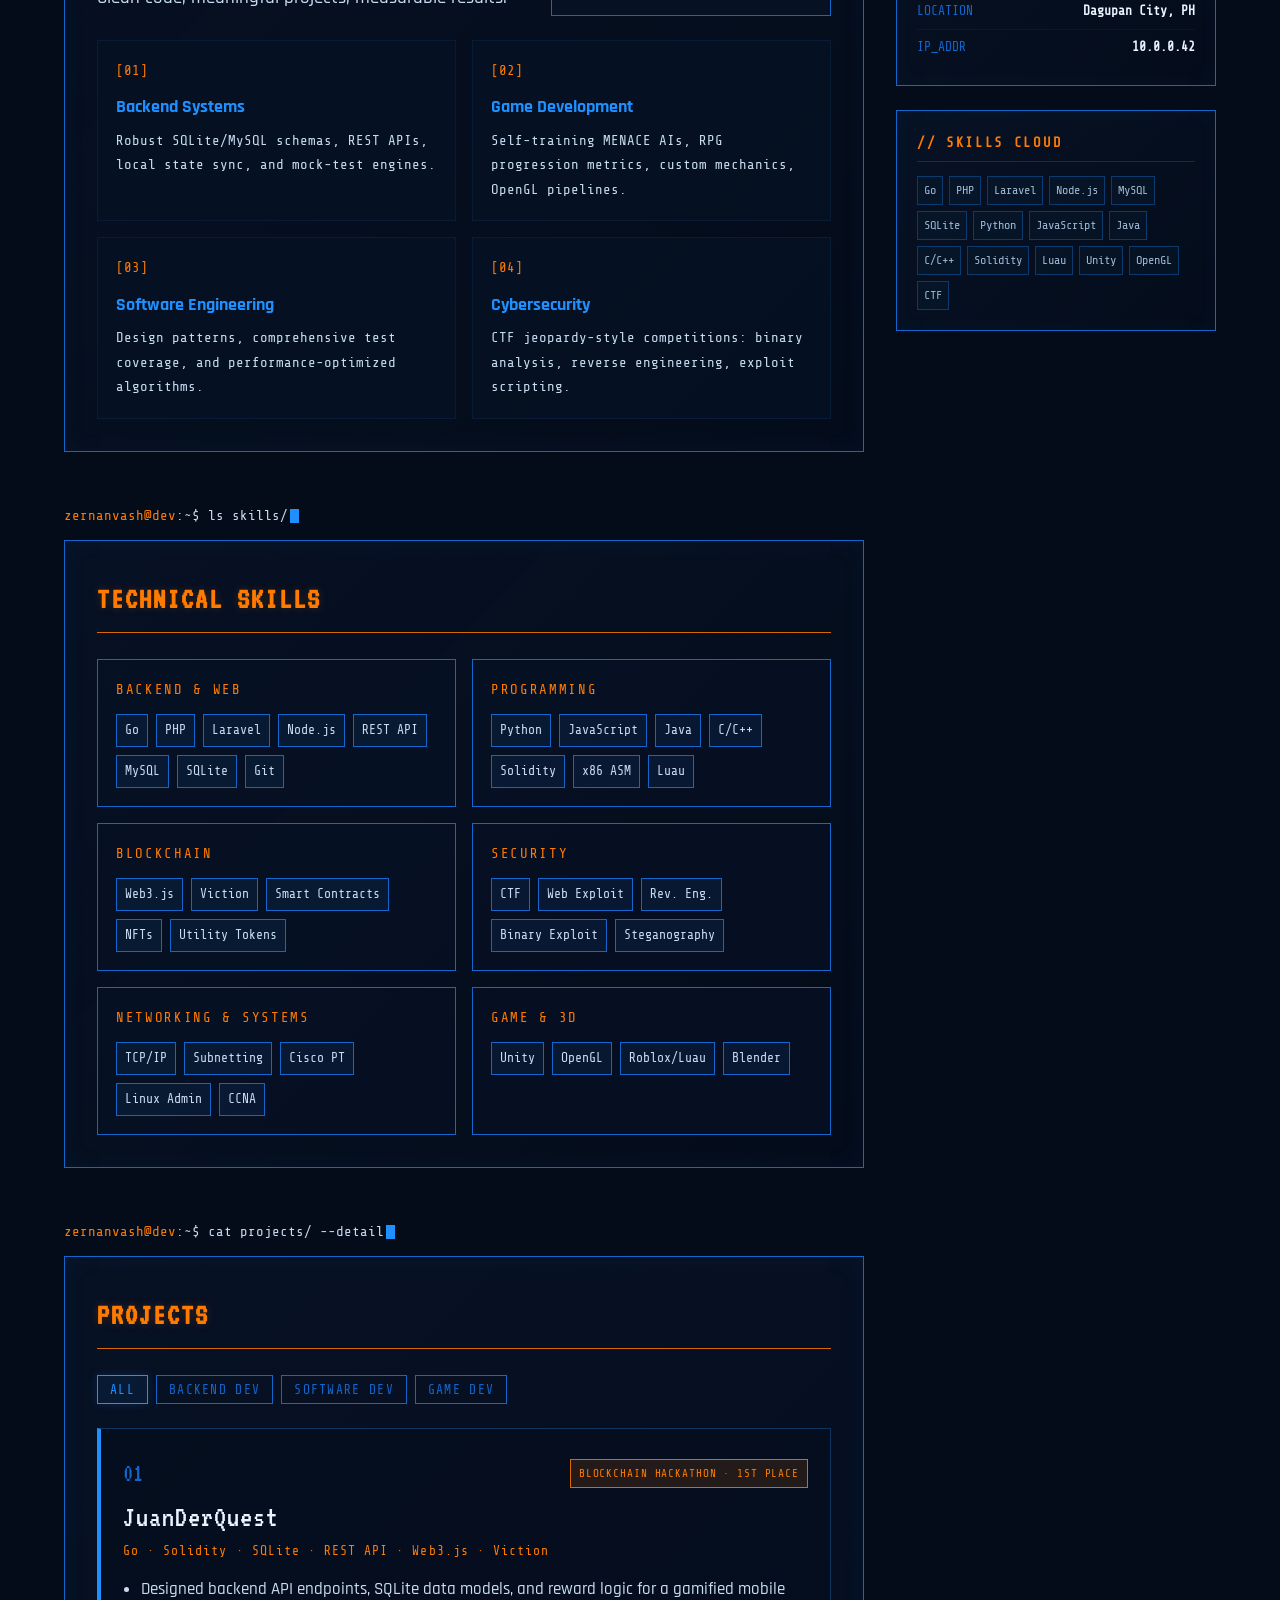
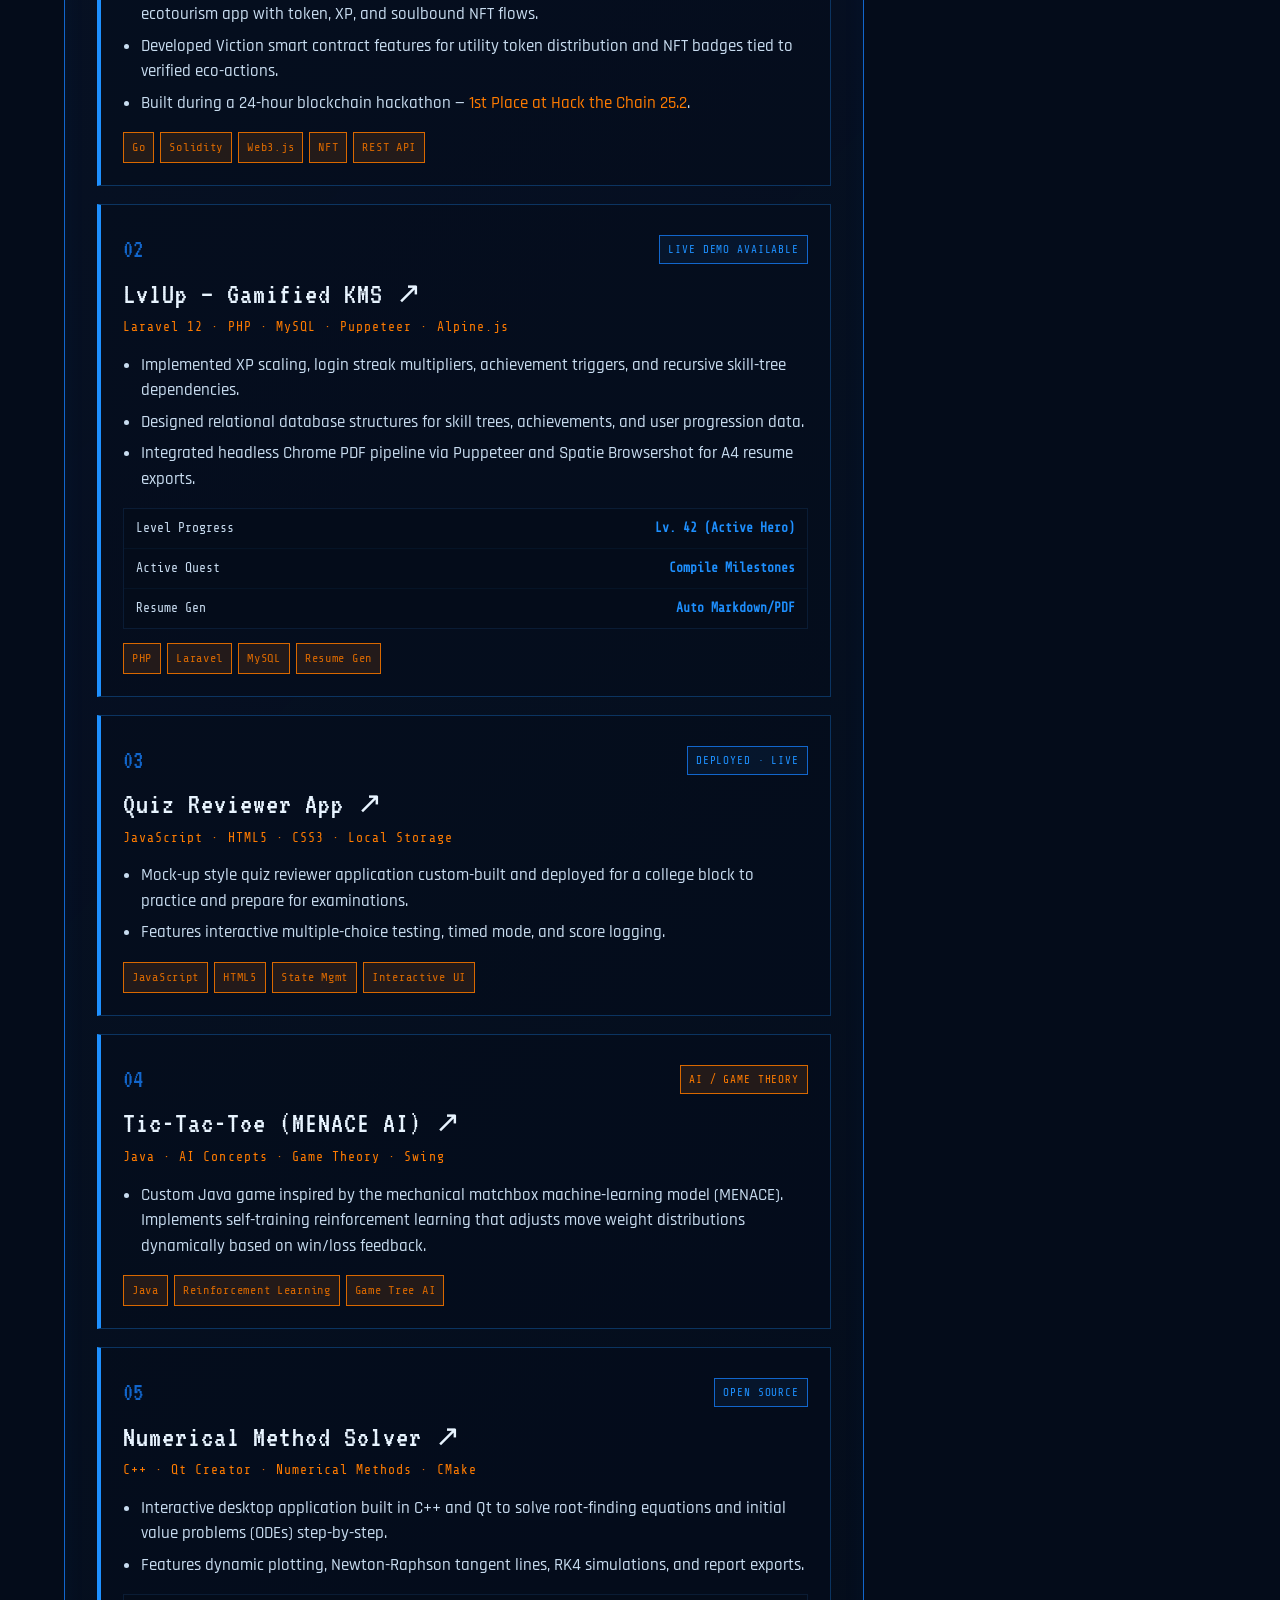
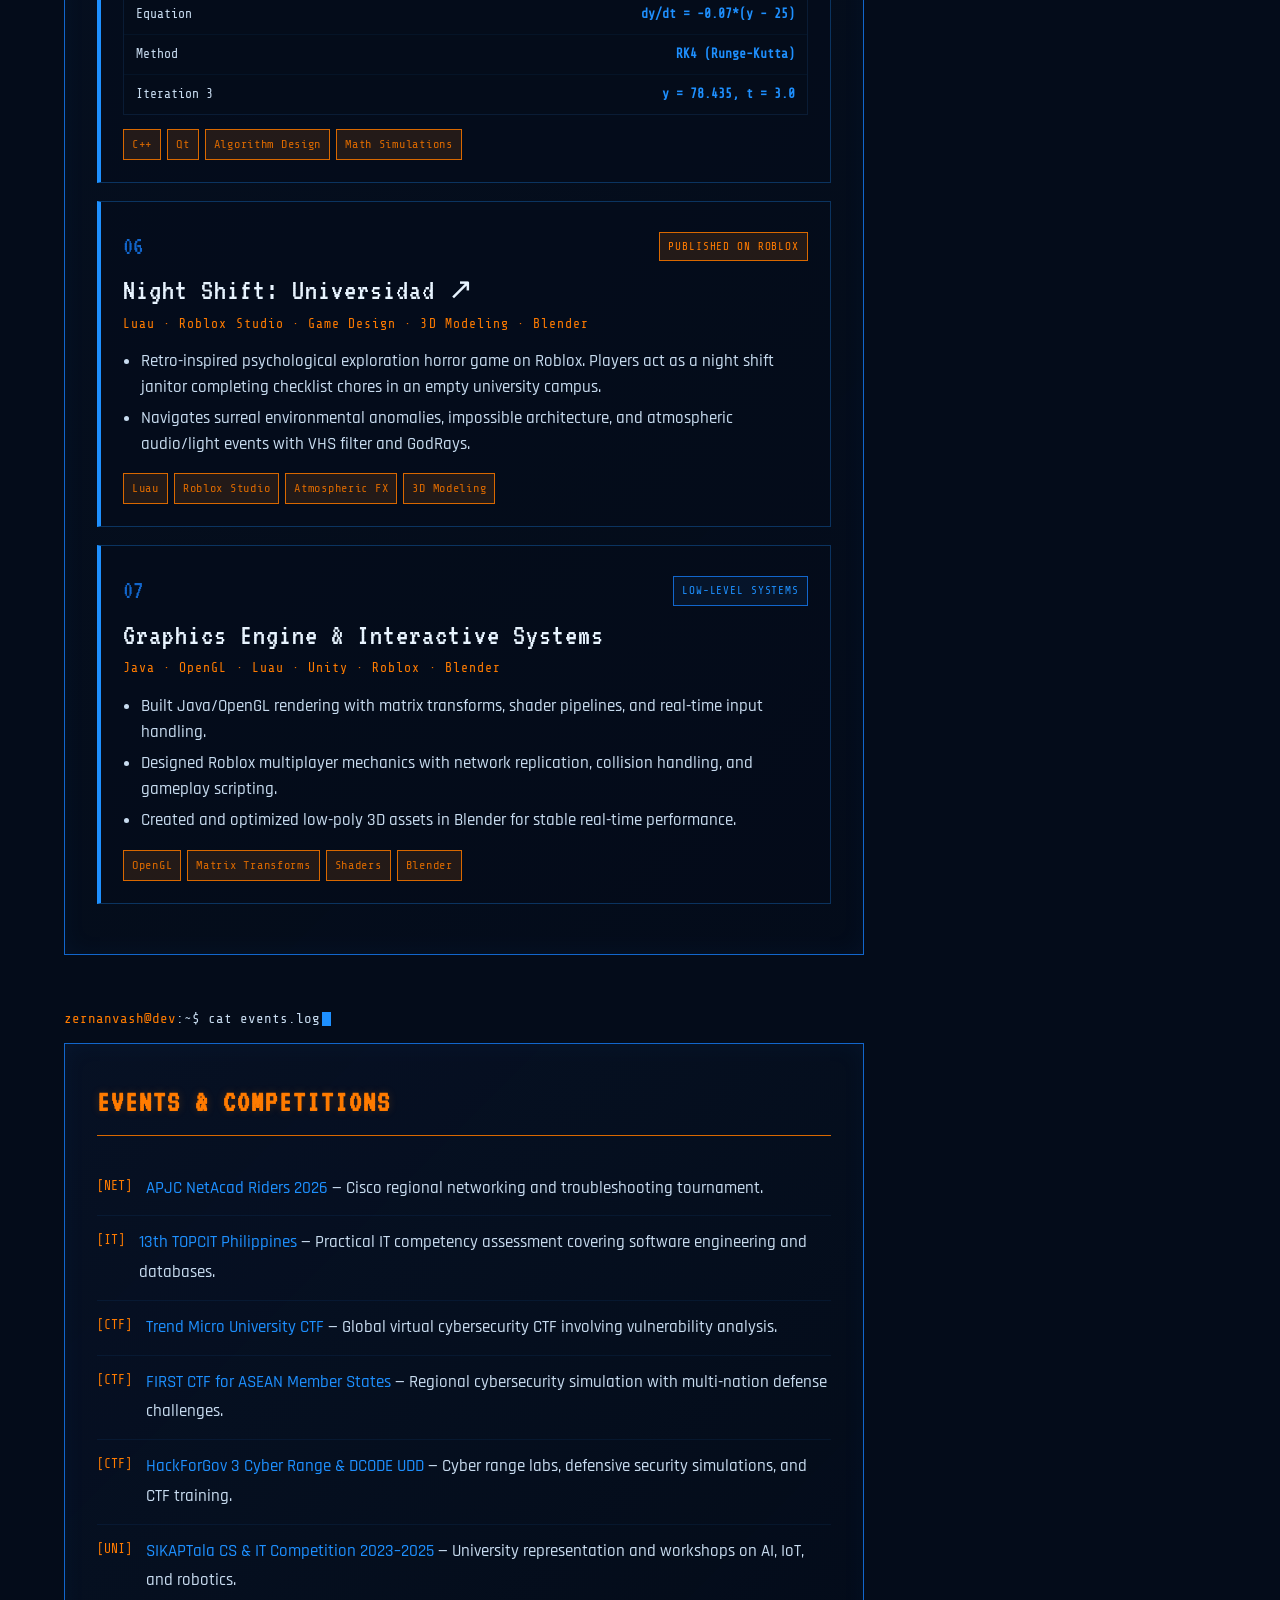
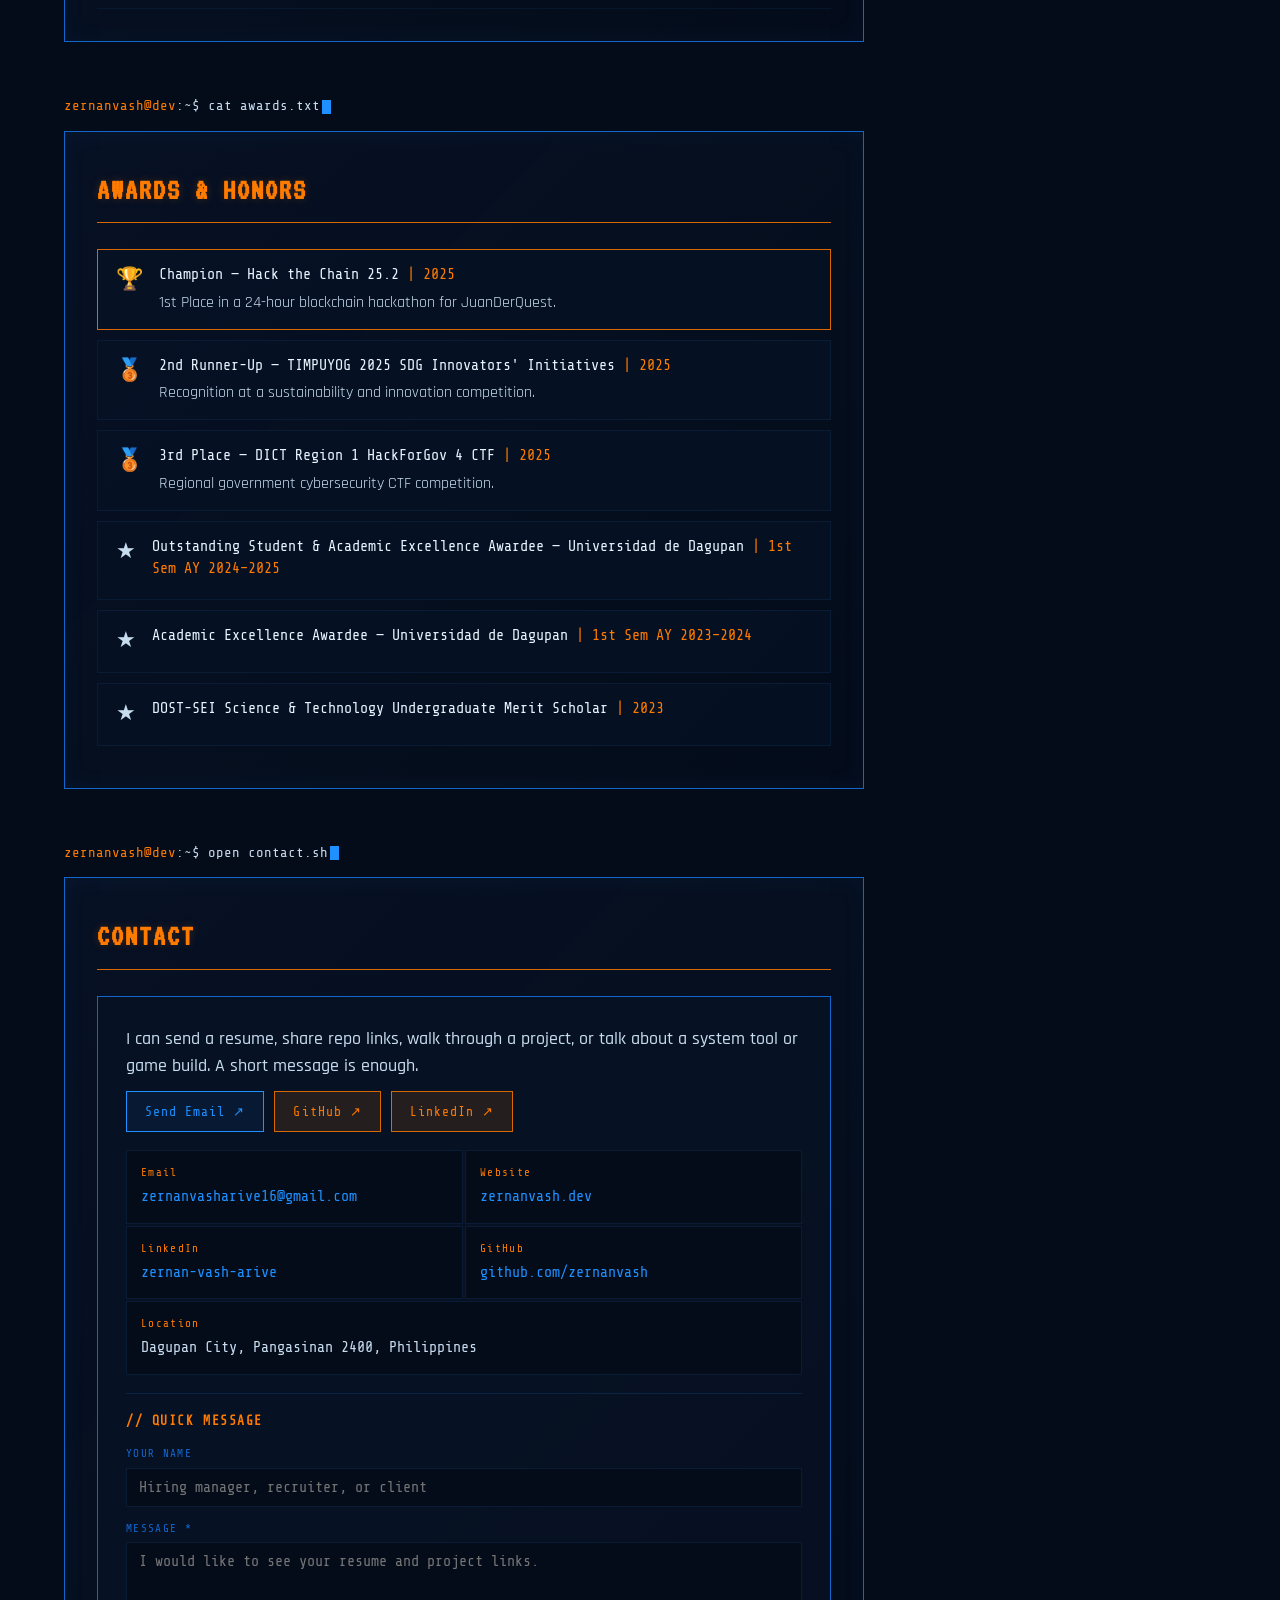
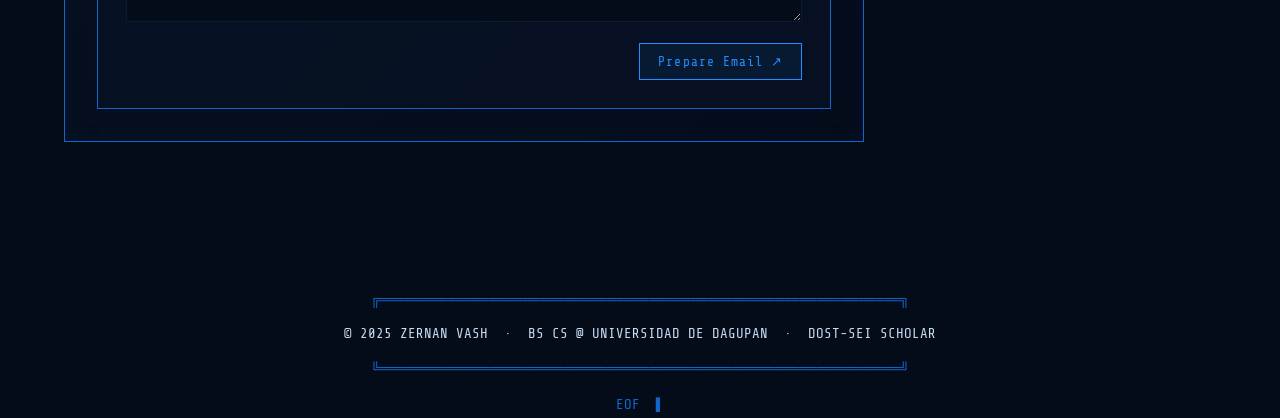
==== commit 05b00521: "sonnet check" ====
--- a/index.html
+++ b/index.html
@@ -4,17 +4,42 @@
 <meta charset="UTF-8">
 <meta name="viewport" content="width=device-width, initial-scale=1.0">
 <meta name="description" content="Zernan Vash — CS Student, Backend Engineer, Game Developer, DOST-SEI Scholar">
+<meta name="robots" content="index, follow">
+<link rel="canonical" href="https://zernanvash.dev">
+<meta property="og:type" content="website">
 <meta property="og:title" content="ZERNAN VASH :: PORTFOLIO">
 <meta property="og:description" content="Backend engineering, game development, blockchain & cybersecurity.">
 <meta property="og:url" content="https://zernanvash.dev">
+<meta property="og:image" content="https://zernanvash.dev/src/og-image.png">
+<meta name="twitter:card" content="summary_large_image">
+<meta name="twitter:title" content="ZERNAN VASH :: PORTFOLIO">
+<meta name="twitter:description" content="Backend engineering, game development, blockchain & cybersecurity.">
+<meta name="twitter:image" content="https://zernanvash.dev/src/og-image.png">
+<meta name="theme-color" content="#040c1a">
 <title>ZERNAN VASH :: PORTFOLIO</title>
 <link rel="icon" href="favicon.svg" type="image/svg+xml">
+<script type="application/ld+json">
+{
+  "@context": "https://schema.org",
+  "@type": "Person",
+  "name": "Zernan Vash Arive",
+  "url": "https://zernanvash.dev",
+  "jobTitle": "Backend Software Engineer",
+  "alumniOf": "Universidad de Dagupan",
+  "sameAs": [
+    "https://github.com/zernanvash",
+    "https://linkedin.com/in/zernan-vash-arive-a1ba27344"
+  ]
+}
+</script>
 <link rel="preconnect" href="https://fonts.googleapis.com">
 <link rel="preconnect" href="https://fonts.gstatic.com" crossorigin>
 <link href="https://fonts.googleapis.com/css2?family=VT323&family=Share+Tech+Mono&family=Rajdhani:wght@400;500;600;700&display=swap" rel="stylesheet">
 <link rel="stylesheet" href="style.css">
 </head>
 <body>
+
+<a class="skip-link" href="#main-content">Skip to main content</a>
 
 <!-- BOOT SCREEN -->
 <div id="boot" role="status" aria-live="polite">
@@ -45,9 +70,9 @@
       <a class="nav-link" href="#contact">./contact</a>
     </div>
     <div class="nav-right">
-      <span id="clock">--:--:--</span>
+      <span id="clock" aria-hidden="true">--:--:--</span>
       <!-- Hamburger Menu for mobile -->
-      <button class="mobile-menu-toggle" id="mobile-toggle" aria-label="Toggle menu" aria-expanded="false">
+      <button class="mobile-menu-toggle" id="mobile-toggle" aria-label="Toggle menu" aria-expanded="false" aria-controls="mobile-panel">
         <svg width="20" height="20" viewBox="0 0 24 24" fill="none" stroke="currentColor" stroke-width="2">
           <path d="M4 6h16M4 12h16M4 18h16" stroke-linecap="round"></path>
         </svg>
@@ -141,7 +166,7 @@
     
     <section class="section" id="about">
       <div class="terminal-card">
-        <div class="section-header">ABOUT</div>
+        <h2 class="section-header">ABOUT</h2>
         <div class="about-grid">
           <div class="about-text">
             <p>I build <span class="hl-o">useful software</span>, then show the work. CS student at Universidad de Dagupan specializing in <span class="hl-b">backend engineering</span>, <span class="hl-b">game development</span>, and software design. I design robust data models, write high-performance logic, and structure real-time game systems.</p>
@@ -185,7 +210,7 @@
     
     <section class="section" id="skills">
       <div class="terminal-card">
-        <div class="section-header">TECHNICAL SKILLS</div>
+        <h2 class="section-header">TECHNICAL SKILLS</h2>
         <div class="skills-grid">
           <div class="skill-block">
             <div class="skill-cat">Backend &amp; Web</div>
@@ -243,7 +268,7 @@
     
     <section class="section" id="projects">
       <div class="terminal-card">
-        <div class="section-header">PROJECTS</div>
+        <h2 class="section-header">PROJECTS</h2>
 
         <!-- Filter buttons -->
         <div class="proj-filters">
@@ -394,7 +419,7 @@
     
     <section class="section" id="events">
       <div class="terminal-card">
-        <div class="section-header">EVENTS &amp; COMPETITIONS</div>
+        <h2 class="section-header">EVENTS &amp; COMPETITIONS</h2>
         <ul class="event-list">
           <li><span class="event-icon">[NET]</span><span><span class="event-name">APJC NetAcad Riders 2026</span> — Cisco regional networking and troubleshooting tournament.</span></li>
           <li><span class="event-icon">[IT] </span><span><span class="event-name">13th TOPCIT Philippines</span> — Practical IT competency assessment covering software engineering and databases.</span></li>
@@ -411,7 +436,7 @@
     
     <section class="section" id="awards">
       <div class="terminal-card">
-        <div class="section-header">AWARDS &amp; HONORS</div>
+        <h2 class="section-header">AWARDS &amp; HONORS</h2>
         <ul class="awards-list">
           <li class="award-item award-gold">
             <div class="award-rank">🏆</div>
@@ -461,7 +486,7 @@
     
     <section class="section" id="contact">
       <div class="terminal-card">
-        <div class="section-header">CONTACT</div>
+        <h2 class="section-header">CONTACT</h2>
         <div class="contact-panel">
           <div class="contact-intro">
             <p>I can send a resume, share repo links, walk through a project, or talk about a system tool or game build. A short message is enough.</p>
@@ -495,17 +520,17 @@
           </div>
           <!-- Contact Form -->
           <div class="contact-form-wrap">
-            <div class="contact-form-title">// QUICK MESSAGE</div>
+            <h3 class="contact-form-title">// QUICK MESSAGE</h3>
             <div class="form-field">
               <label for="cf-name">YOUR NAME</label>
               <input type="text" id="cf-name" placeholder="Hiring manager, recruiter, or client">
             </div>
             <div class="form-field">
-              <label for="cf-msg">MESSAGE</label>
-              <textarea id="cf-msg" placeholder="I would like to see your resume and project links."></textarea>
+              <label for="cf-msg">MESSAGE <span aria-hidden="true">*</span><span class="sr-only"> (required)</span></label>
+              <textarea id="cf-msg" placeholder="I would like to see your resume and project links." required></textarea>
             </div>
             <div class="form-actions">
-              <span class="form-status" id="form-status"></span>
+              <span class="form-status" id="form-status" role="status" aria-live="polite"></span>
               <button class="cta-btn" id="send-btn">Prepare Email ↗</button>
             </div>
           </div>
@@ -521,7 +546,7 @@
     <!-- PROFILE WIDGET -->
     <div class="widget author-widget">
       <div class="avatar-container">
-        <img class="author-avatar" src="src/avatar.png" alt="Zernan Vash">
+        <img class="author-avatar" src="src/avatar.png" alt="Zernan Vash" width="110" height="110" decoding="async">
         <div class="avatar-scanline"></div>
       </div>
       <h3 class="author-name">Zernan Vash</h3>
@@ -546,15 +571,15 @@
       <a class="sidebar-action-btn" href="#contact">GET IN TOUCH</a>
       
       <div class="sidebar-socials">
-        <a href="mailto:zernanvasharive16@gmail.com" title="Email">[✉]</a>
-        <a href="https://github.com/zernanvash" target="_blank" rel="noopener" title="GitHub">[🐙]</a>
-        <a href="https://linkedin.com/in/zernan-vash-arive-a1ba27344" target="_blank" rel="noopener" title="LinkedIn">[in]</a>
+        <a href="mailto:zernanvasharive16@gmail.com" title="Email" aria-label="Email Zernan Vash">[✉]</a>
+        <a href="https://github.com/zernanvash" target="_blank" rel="noopener" title="GitHub" aria-label="Zernan Vash on GitHub (opens in new tab)">[🐙]</a>
+        <a href="https://linkedin.com/in/zernan-vash-arive-a1ba27344" target="_blank" rel="noopener" title="LinkedIn" aria-label="Zernan Vash on LinkedIn (opens in new tab)">[in]</a>
       </div>
     </div>
 
     <!-- DIRECTORY MENU WIDGET -->
     <div class="widget nav-widget">
-      <div class="widget-title">// DIRECTORY</div>
+      <h3 class="widget-title">// DIRECTORY</h3>
       <ul class="nav-dir-list">
         <li><a href="#about" class="nav-dir-link"><span class="dir-icon">📄</span> about.md</a></li>
         <li><a href="#skills" class="nav-dir-link"><span class="dir-icon">📄</span> skills.log</a></li>
@@ -568,7 +593,7 @@
 
     <!-- SYSTEM STATS WIDGET -->
     <div class="widget status-widget">
-      <div class="widget-title">// SYSTEM STATUS</div>
+      <h3 class="widget-title">// SYSTEM STATUS</h3>
       <div class="status-row">
         <span class="status-label">SCHOLAR</span>
         <span class="status-value stat-orange">DOST-SEI Merit</span>
@@ -589,7 +614,7 @@
 
     <!-- TAG CLOUD WIDGET -->
     <div class="widget tags-widget">
-      <div class="widget-title">// SKILLS CLOUD</div>
+      <h3 class="widget-title">// SKILLS CLOUD</h3>
       <div class="tags-cloud">
         <span class="cloud-tag">Go</span>
         <span class="cloud-tag">PHP</span>
@@ -628,7 +653,7 @@
   <button class="float-btn" id="btn-scroll-top" title="Scroll to Top">
     <span>▲</span>
   </button>
-  <button class="float-btn" id="btn-toggle-scanlines" title="Toggle CRT Scanlines">
+  <button class="float-btn" id="btn-toggle-scanlines" title="Toggle CRT Scanlines" aria-pressed="false">
     <span>CRT</span>
   </button>
   <button class="float-btn" id="btn-scroll-bottom" title="Scroll to Bottom">
--- a/style.css
+++ b/style.css
@@ -4,7 +4,8 @@
    zernanvash.dev
    ═══════════════════════════════════════════════════ */
 
-@import url('https://fonts.googleapis.com/css2?family=VT323&family=Share+Tech+Mono&family=Rajdhani:wght@400;500;600;700&display=swap');
+/* Fonts are loaded via <link> in index.html (with preconnect) —
+   do not @import them here too, that forces a second, render-blocking fetch. */
 
 /* ─── CUSTOM PROPERTIES ─── */
 :root {
@@ -41,6 +42,55 @@
 *, *::before, *::after { box-sizing: border-box; margin: 0; padding: 0; }
 html { scroll-behavior: smooth; }
 a { color: inherit; text-decoration: none; }
+
+/* ─── ACCESSIBILITY: FOCUS & MOTION ─── */
+.skip-link {
+  position: absolute;
+  top: -48px;
+  left: 12px;
+  z-index: 10000;
+  background: var(--bg3);
+  color: var(--white);
+  border: 1px solid var(--blue);
+  padding: 10px 16px;
+  font-family: var(--font-ui);
+  transition: top 0.2s ease;
+}
+.skip-link:focus {
+  top: 12px;
+}
+
+a:focus-visible,
+button:focus-visible,
+input:focus-visible,
+textarea:focus-visible,
+[tabindex]:focus-visible {
+  outline: 2px solid var(--orange);
+  outline-offset: 3px;
+  border-radius: 2px;
+}
+
+.sr-only {
+  position: absolute;
+  width: 1px;
+  height: 1px;
+  padding: 0;
+  margin: -1px;
+  overflow: hidden;
+  clip: rect(0, 0, 0, 0);
+  white-space: nowrap;
+  border: 0;
+}
+
+@media (prefers-reduced-motion: reduce) {
+  html { scroll-behavior: auto; }
+  *, *::before, *::after {
+    animation-duration: 0.001ms !important;
+    animation-iteration-count: 1 !important;
+    transition-duration: 0.001ms !important;
+    scroll-behavior: auto !important;
+  }
+}
 
 /* ─── BODY ─── */
 body {
@@ -237,6 +287,7 @@
 .mobile-nav-panel {
   display: none;
   position: absolute;
+  z-index: 999;
   top: 60px;
   left: 0;
   width: 100%;
@@ -258,6 +309,11 @@
 .mobile-nav-link:hover,
 .mobile-nav-link.active {
   color: var(--white);
+}
+
+/* Panel is shown by adding .is-open (toggled in main.js) instead of inline styles */
+.mobile-nav-panel.is-open {
+  display: flex;
 }
 
 /* ─── HERO BANNER ─── */
@@ -970,7 +1026,8 @@
   width: 110px;
   height: 110px;
   border-radius: 50%;
-  object-fit: cover;
+  object-fit: contain;
+  background: var(--bg);
   border: 2px solid var(--blue);
   box-shadow: 0 0 16px var(--blue-glow);
   transition: transform 0.8s ease-in-out;
@@ -1183,6 +1240,10 @@
 }
 .float-btn:active {
   transform: translateY(0);
+}
+#btn-toggle-scanlines.is-off {
+  border-color: var(--orange-dim);
+  color: var(--orange);
 }
 
 
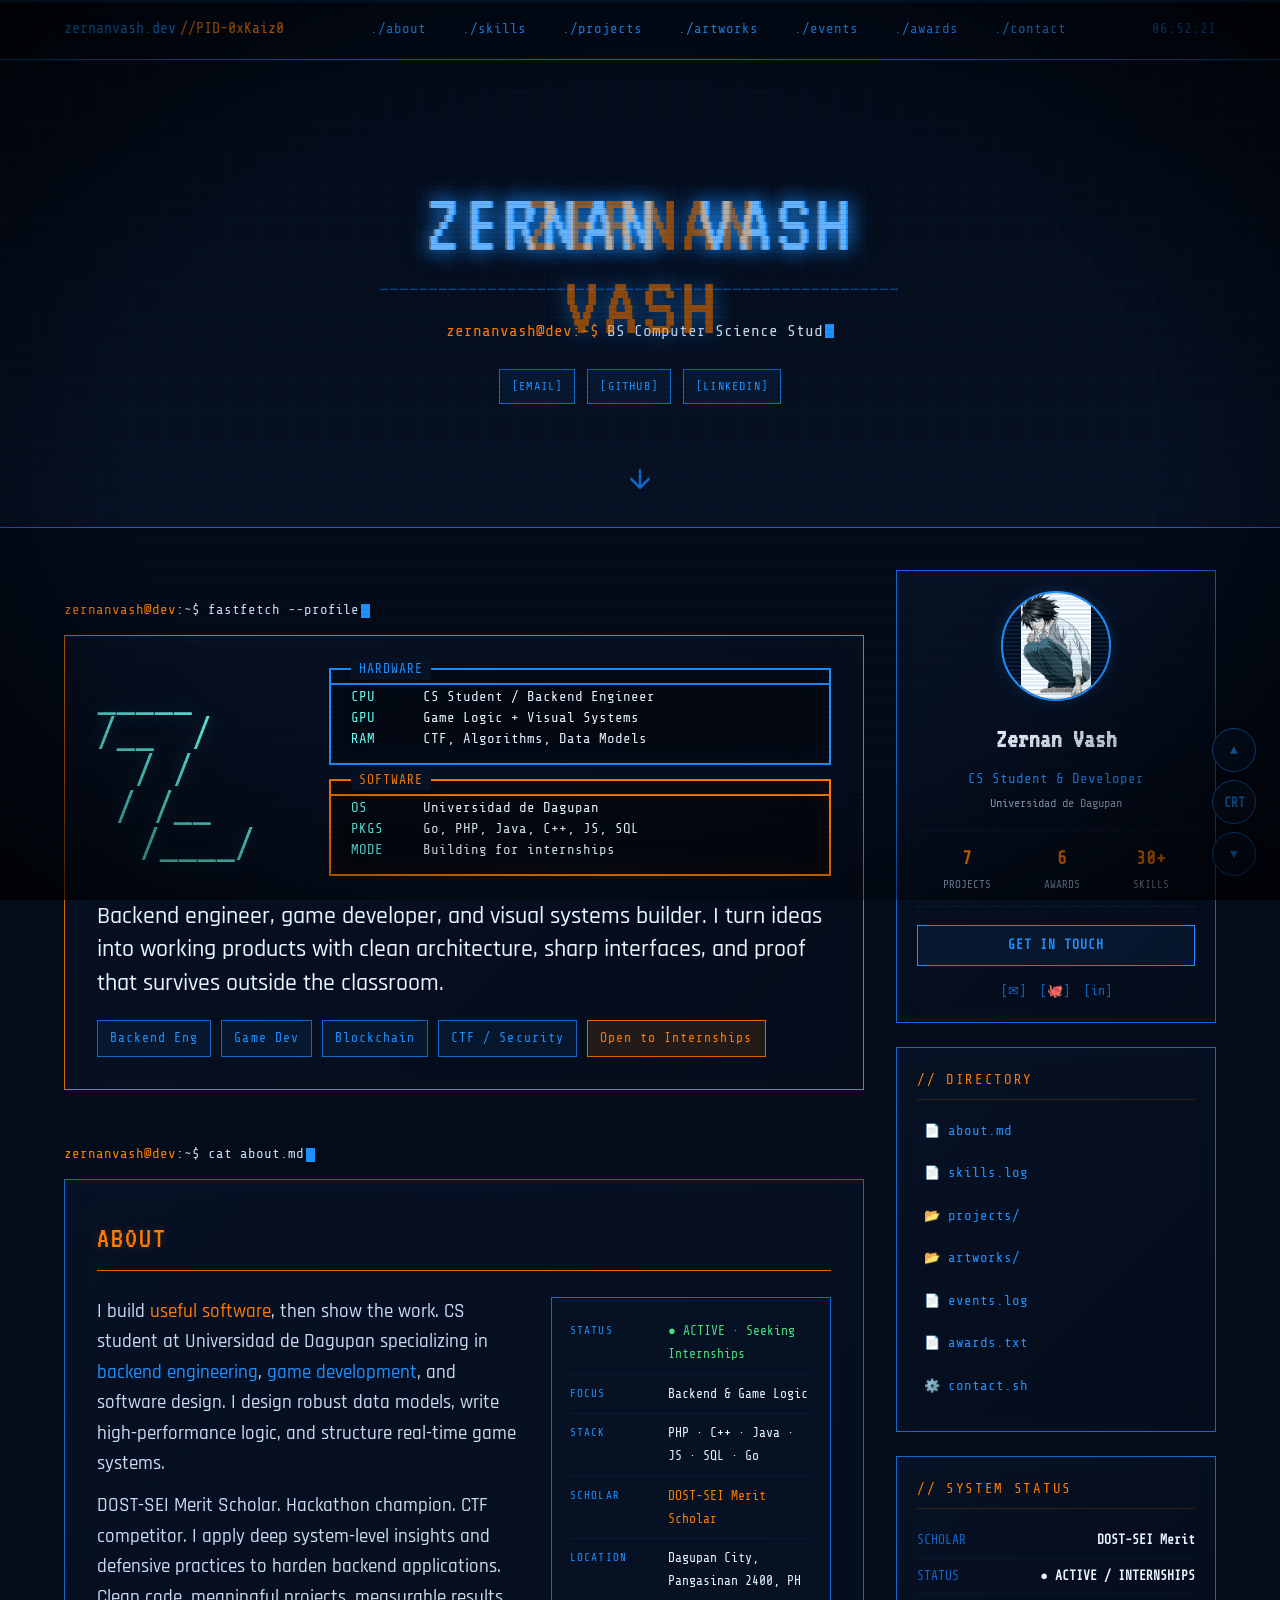
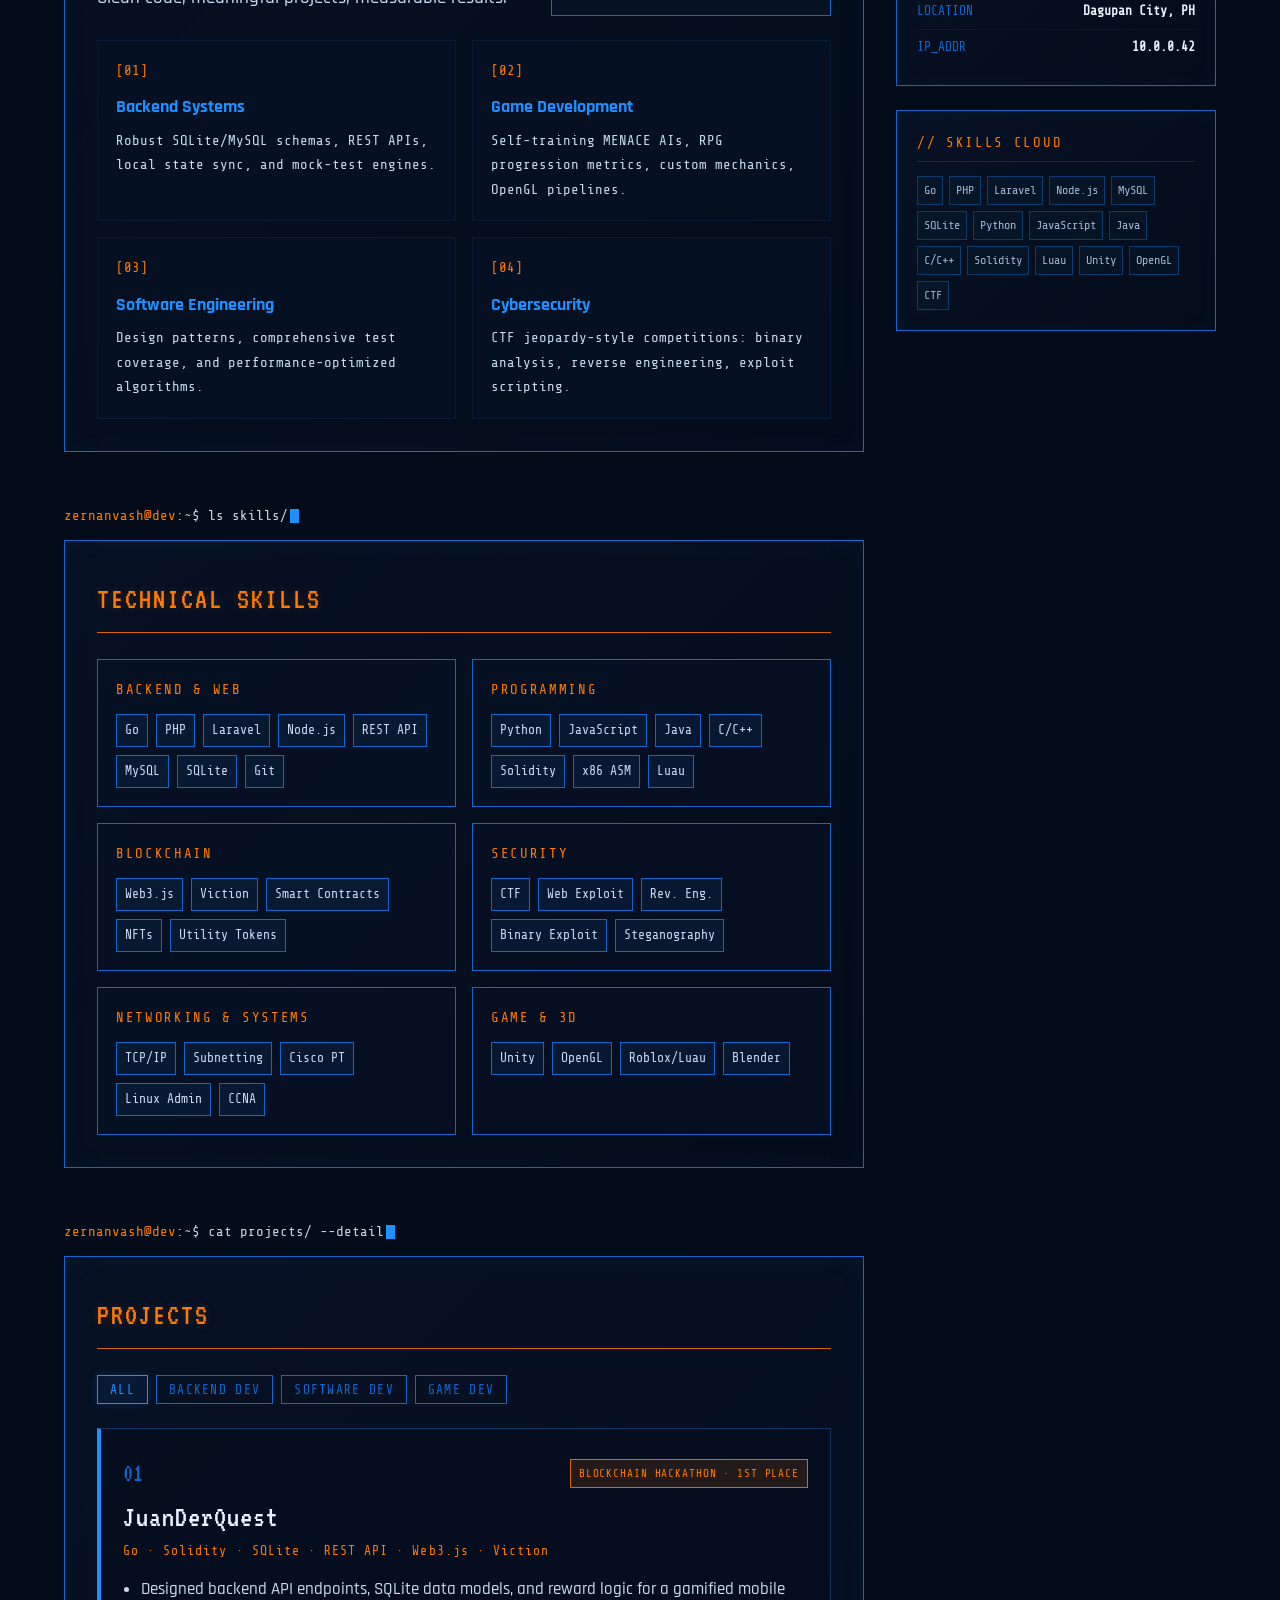
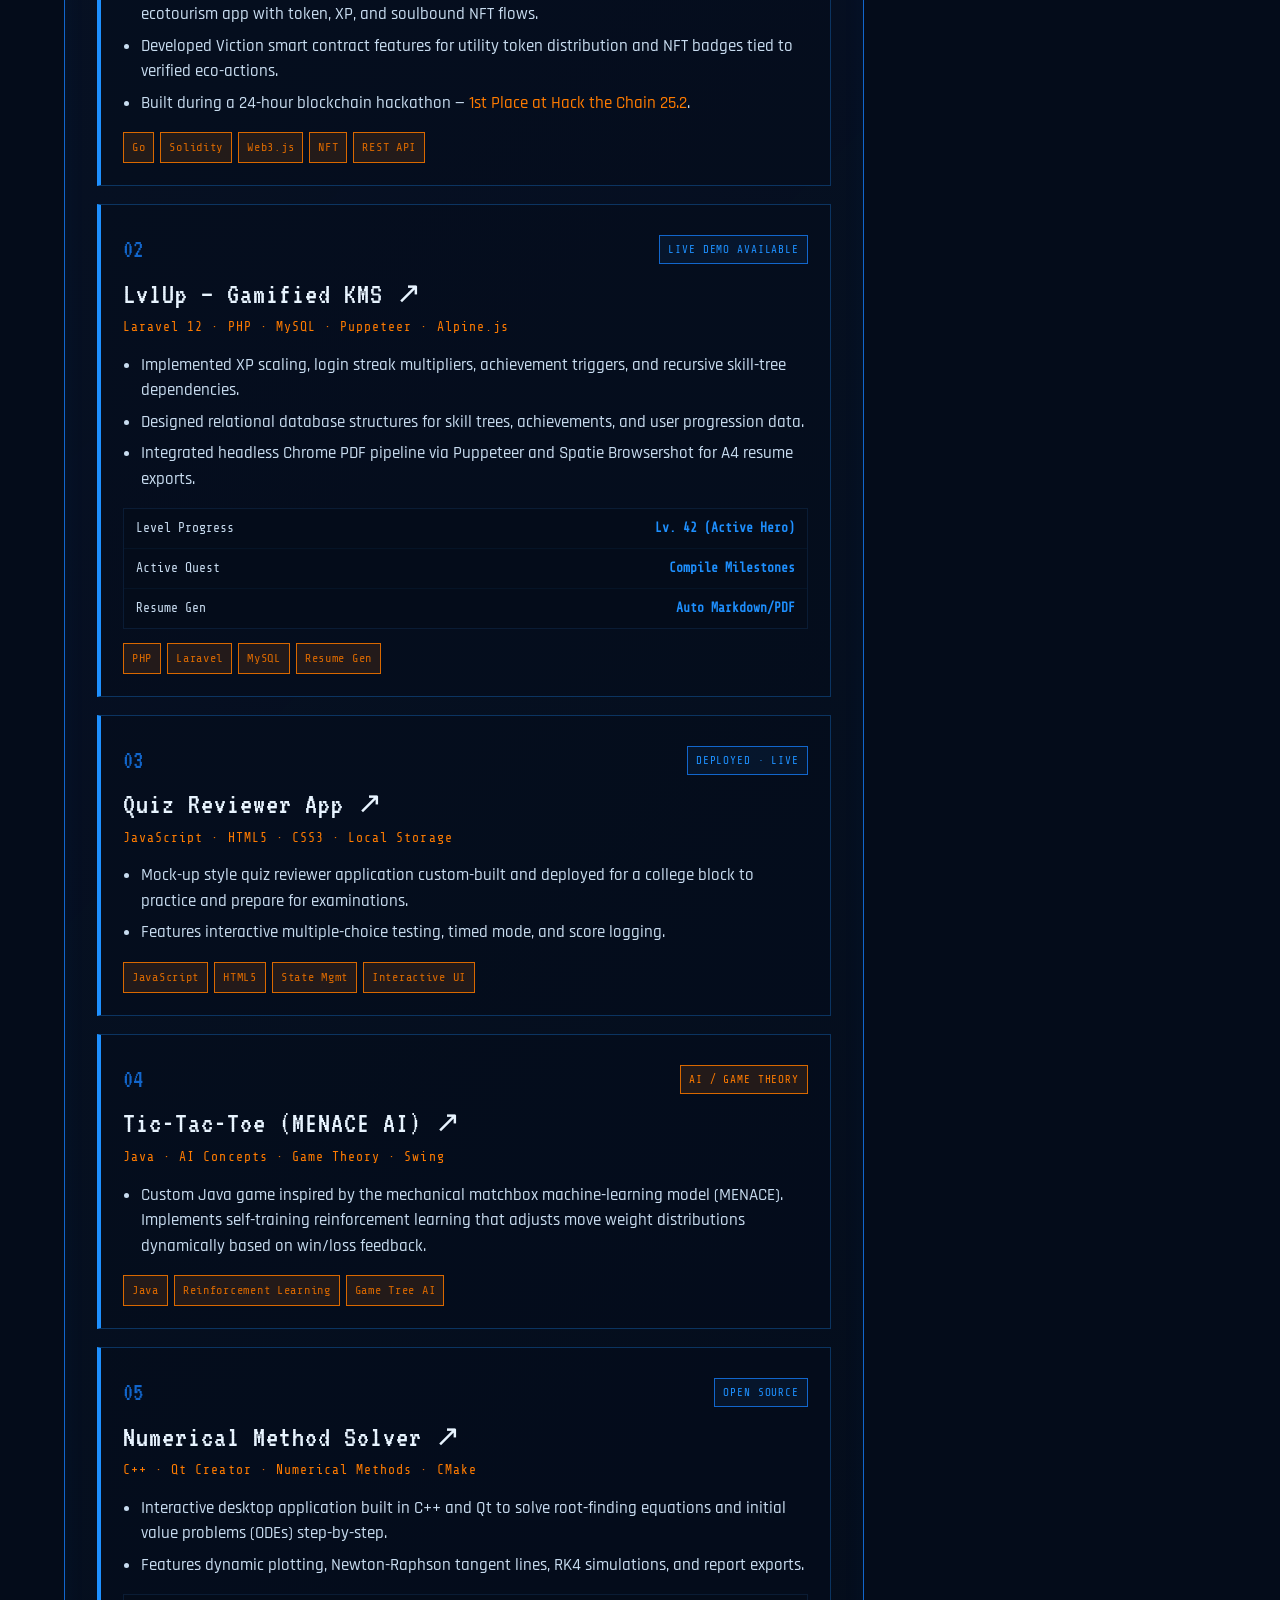
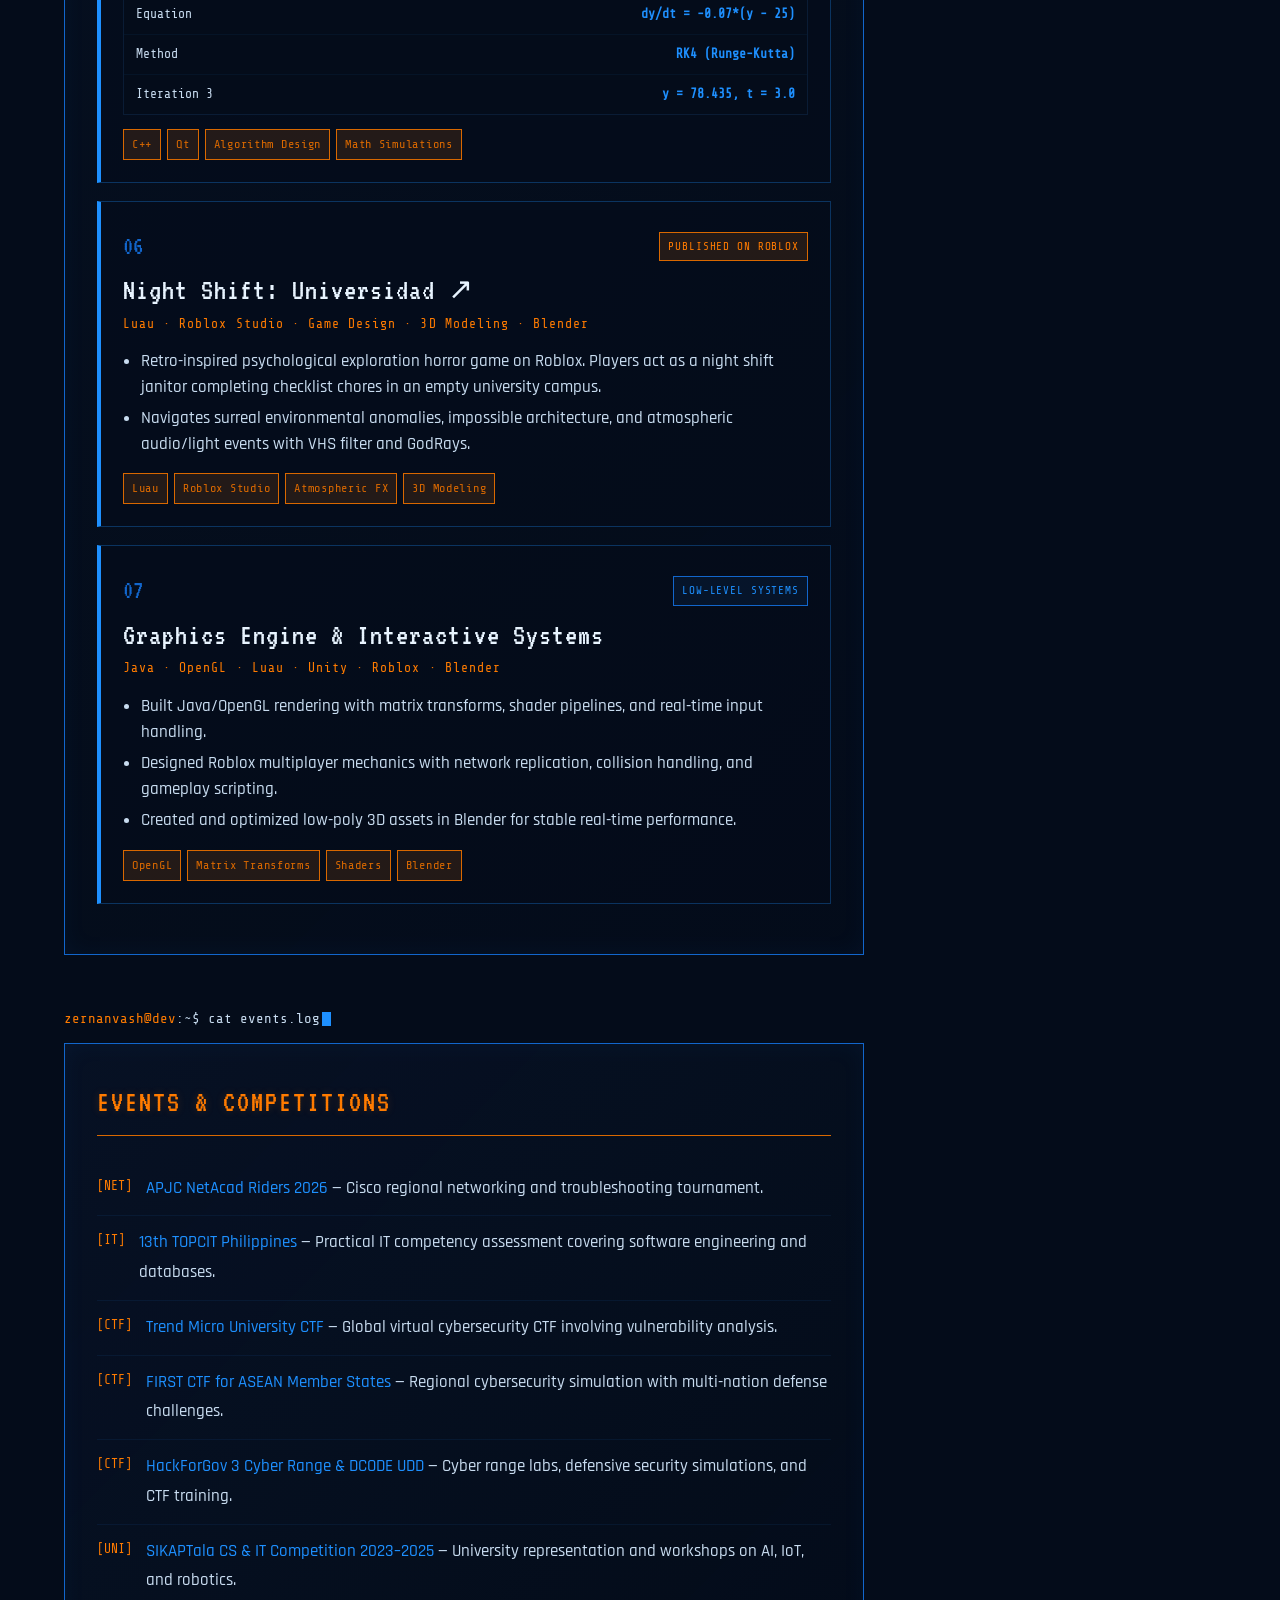
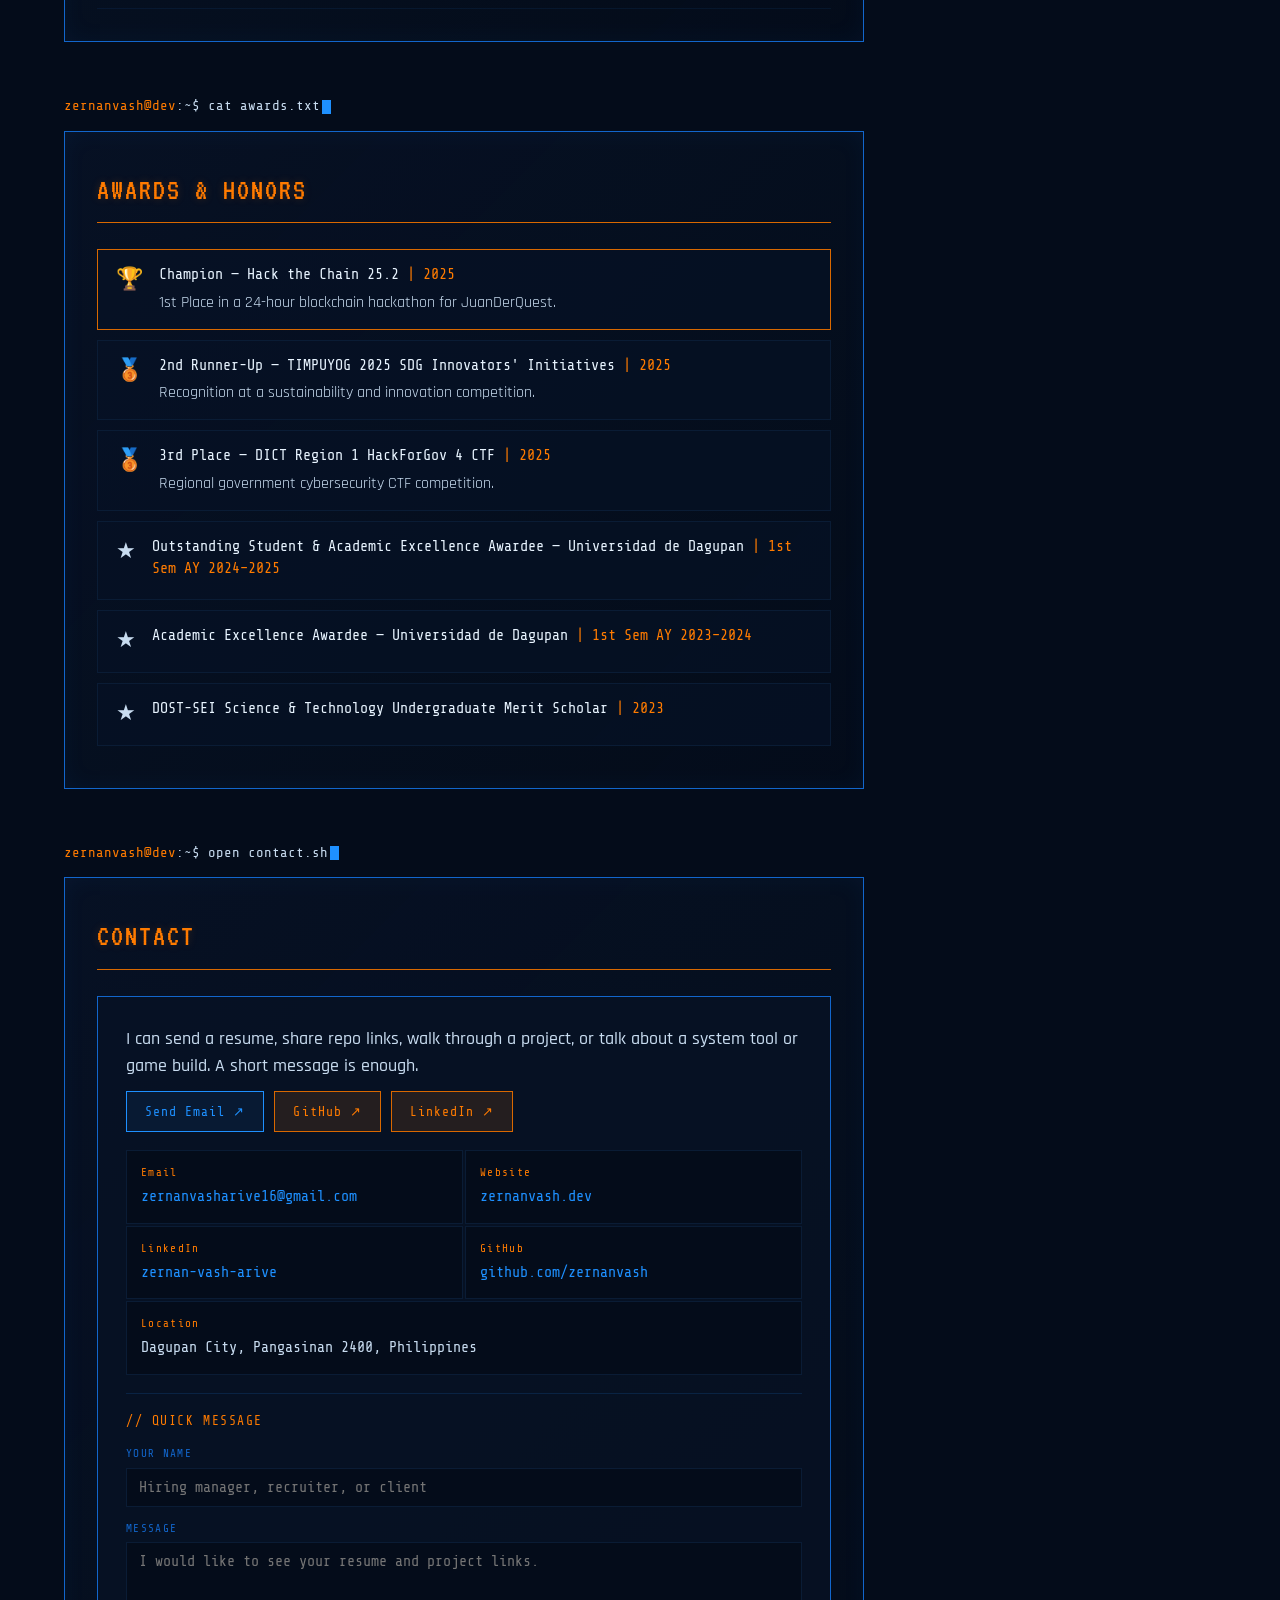
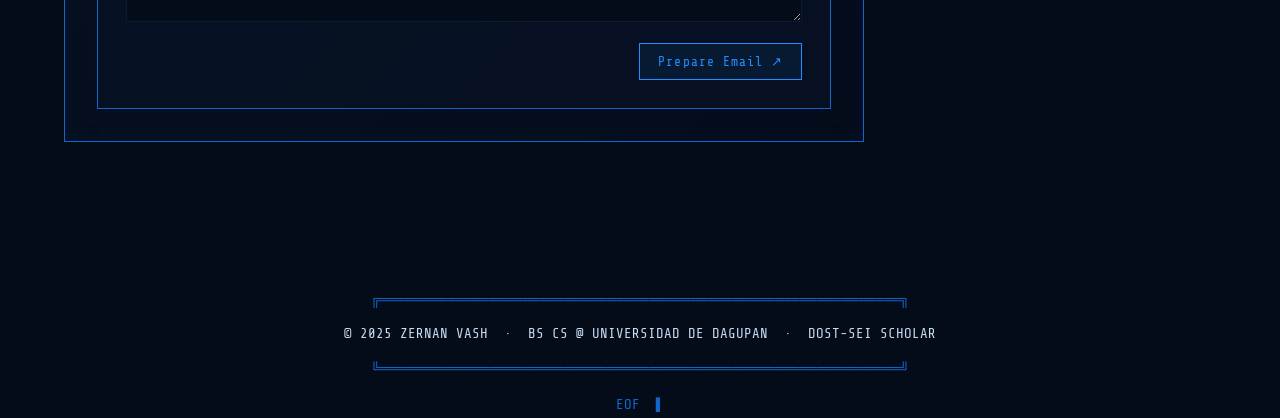
==== commit b3c9ec51: "blog type" ====
--- a/index.html
+++ b/index.html
@@ -4,42 +4,17 @@
 <meta charset="UTF-8">
 <meta name="viewport" content="width=device-width, initial-scale=1.0">
 <meta name="description" content="Zernan Vash — CS Student, Backend Engineer, Game Developer, DOST-SEI Scholar">
-<meta name="robots" content="index, follow">
-<link rel="canonical" href="https://zernanvash.dev">
-<meta property="og:type" content="website">
 <meta property="og:title" content="ZERNAN VASH :: PORTFOLIO">
 <meta property="og:description" content="Backend engineering, game development, blockchain & cybersecurity.">
 <meta property="og:url" content="https://zernanvash.dev">
-<meta property="og:image" content="https://zernanvash.dev/src/og-image.png">
-<meta name="twitter:card" content="summary_large_image">
-<meta name="twitter:title" content="ZERNAN VASH :: PORTFOLIO">
-<meta name="twitter:description" content="Backend engineering, game development, blockchain & cybersecurity.">
-<meta name="twitter:image" content="https://zernanvash.dev/src/og-image.png">
-<meta name="theme-color" content="#040c1a">
 <title>ZERNAN VASH :: PORTFOLIO</title>
 <link rel="icon" href="favicon.svg" type="image/svg+xml">
-<script type="application/ld+json">
-{
-  "@context": "https://schema.org",
-  "@type": "Person",
-  "name": "Zernan Vash Arive",
-  "url": "https://zernanvash.dev",
-  "jobTitle": "Backend Software Engineer",
-  "alumniOf": "Universidad de Dagupan",
-  "sameAs": [
-    "https://github.com/zernanvash",
-    "https://linkedin.com/in/zernan-vash-arive-a1ba27344"
-  ]
-}
-</script>
 <link rel="preconnect" href="https://fonts.googleapis.com">
 <link rel="preconnect" href="https://fonts.gstatic.com" crossorigin>
 <link href="https://fonts.googleapis.com/css2?family=VT323&family=Share+Tech+Mono&family=Rajdhani:wght@400;500;600;700&display=swap" rel="stylesheet">
 <link rel="stylesheet" href="style.css">
 </head>
 <body>
-
-<a class="skip-link" href="#main-content">Skip to main content</a>
 
 <!-- BOOT SCREEN -->
 <div id="boot" role="status" aria-live="polite">
@@ -70,9 +45,9 @@
       <a class="nav-link" href="#contact">./contact</a>
     </div>
     <div class="nav-right">
-      <span id="clock" aria-hidden="true">--:--:--</span>
+      <span id="clock">--:--:--</span>
       <!-- Hamburger Menu for mobile -->
-      <button class="mobile-menu-toggle" id="mobile-toggle" aria-label="Toggle menu" aria-expanded="false" aria-controls="mobile-panel">
+      <button class="mobile-menu-toggle" id="mobile-toggle" aria-label="Toggle menu" aria-expanded="false">
         <svg width="20" height="20" viewBox="0 0 24 24" fill="none" stroke="currentColor" stroke-width="2">
           <path d="M4 6h16M4 12h16M4 18h16" stroke-linecap="round"></path>
         </svg>
@@ -166,7 +141,7 @@
     
     <section class="section" id="about">
       <div class="terminal-card">
-        <h2 class="section-header">ABOUT</h2>
+        <div class="section-header">ABOUT</div>
         <div class="about-grid">
           <div class="about-text">
             <p>I build <span class="hl-o">useful software</span>, then show the work. CS student at Universidad de Dagupan specializing in <span class="hl-b">backend engineering</span>, <span class="hl-b">game development</span>, and software design. I design robust data models, write high-performance logic, and structure real-time game systems.</p>
@@ -210,7 +185,7 @@
     
     <section class="section" id="skills">
       <div class="terminal-card">
-        <h2 class="section-header">TECHNICAL SKILLS</h2>
+        <div class="section-header">TECHNICAL SKILLS</div>
         <div class="skills-grid">
           <div class="skill-block">
             <div class="skill-cat">Backend &amp; Web</div>
@@ -268,7 +243,7 @@
     
     <section class="section" id="projects">
       <div class="terminal-card">
-        <h2 class="section-header">PROJECTS</h2>
+        <div class="section-header">PROJECTS</div>
 
         <!-- Filter buttons -->
         <div class="proj-filters">
@@ -419,7 +394,7 @@
     
     <section class="section" id="events">
       <div class="terminal-card">
-        <h2 class="section-header">EVENTS &amp; COMPETITIONS</h2>
+        <div class="section-header">EVENTS &amp; COMPETITIONS</div>
         <ul class="event-list">
           <li><span class="event-icon">[NET]</span><span><span class="event-name">APJC NetAcad Riders 2026</span> — Cisco regional networking and troubleshooting tournament.</span></li>
           <li><span class="event-icon">[IT] </span><span><span class="event-name">13th TOPCIT Philippines</span> — Practical IT competency assessment covering software engineering and databases.</span></li>
@@ -436,7 +411,7 @@
     
     <section class="section" id="awards">
       <div class="terminal-card">
-        <h2 class="section-header">AWARDS &amp; HONORS</h2>
+        <div class="section-header">AWARDS &amp; HONORS</div>
         <ul class="awards-list">
           <li class="award-item award-gold">
             <div class="award-rank">🏆</div>
@@ -486,7 +461,7 @@
     
     <section class="section" id="contact">
       <div class="terminal-card">
-        <h2 class="section-header">CONTACT</h2>
+        <div class="section-header">CONTACT</div>
         <div class="contact-panel">
           <div class="contact-intro">
             <p>I can send a resume, share repo links, walk through a project, or talk about a system tool or game build. A short message is enough.</p>
@@ -520,17 +495,17 @@
           </div>
           <!-- Contact Form -->
           <div class="contact-form-wrap">
-            <h3 class="contact-form-title">// QUICK MESSAGE</h3>
+            <div class="contact-form-title">// QUICK MESSAGE</div>
             <div class="form-field">
               <label for="cf-name">YOUR NAME</label>
               <input type="text" id="cf-name" placeholder="Hiring manager, recruiter, or client">
             </div>
             <div class="form-field">
-              <label for="cf-msg">MESSAGE <span aria-hidden="true">*</span><span class="sr-only"> (required)</span></label>
-              <textarea id="cf-msg" placeholder="I would like to see your resume and project links." required></textarea>
+              <label for="cf-msg">MESSAGE</label>
+              <textarea id="cf-msg" placeholder="I would like to see your resume and project links."></textarea>
             </div>
             <div class="form-actions">
-              <span class="form-status" id="form-status" role="status" aria-live="polite"></span>
+              <span class="form-status" id="form-status"></span>
               <button class="cta-btn" id="send-btn">Prepare Email ↗</button>
             </div>
           </div>
@@ -546,7 +521,7 @@
     <!-- PROFILE WIDGET -->
     <div class="widget author-widget">
       <div class="avatar-container">
-        <img class="author-avatar" src="src/avatar.png" alt="Zernan Vash" width="110" height="110" decoding="async">
+        <img class="author-avatar" src="src/avatar.png" alt="Zernan Vash">
         <div class="avatar-scanline"></div>
       </div>
       <h3 class="author-name">Zernan Vash</h3>
@@ -571,15 +546,15 @@
       <a class="sidebar-action-btn" href="#contact">GET IN TOUCH</a>
       
       <div class="sidebar-socials">
-        <a href="mailto:zernanvasharive16@gmail.com" title="Email" aria-label="Email Zernan Vash">[✉]</a>
-        <a href="https://github.com/zernanvash" target="_blank" rel="noopener" title="GitHub" aria-label="Zernan Vash on GitHub (opens in new tab)">[🐙]</a>
-        <a href="https://linkedin.com/in/zernan-vash-arive-a1ba27344" target="_blank" rel="noopener" title="LinkedIn" aria-label="Zernan Vash on LinkedIn (opens in new tab)">[in]</a>
+        <a href="mailto:zernanvasharive16@gmail.com" title="Email">[✉]</a>
+        <a href="https://github.com/zernanvash" target="_blank" rel="noopener" title="GitHub">[🐙]</a>
+        <a href="https://linkedin.com/in/zernan-vash-arive-a1ba27344" target="_blank" rel="noopener" title="LinkedIn">[in]</a>
       </div>
     </div>
 
     <!-- DIRECTORY MENU WIDGET -->
     <div class="widget nav-widget">
-      <h3 class="widget-title">// DIRECTORY</h3>
+      <div class="widget-title">// DIRECTORY</div>
       <ul class="nav-dir-list">
         <li><a href="#about" class="nav-dir-link"><span class="dir-icon">📄</span> about.md</a></li>
         <li><a href="#skills" class="nav-dir-link"><span class="dir-icon">📄</span> skills.log</a></li>
@@ -593,7 +568,7 @@
 
     <!-- SYSTEM STATS WIDGET -->
     <div class="widget status-widget">
-      <h3 class="widget-title">// SYSTEM STATUS</h3>
+      <div class="widget-title">// SYSTEM STATUS</div>
       <div class="status-row">
         <span class="status-label">SCHOLAR</span>
         <span class="status-value stat-orange">DOST-SEI Merit</span>
@@ -614,7 +589,7 @@
 
     <!-- TAG CLOUD WIDGET -->
     <div class="widget tags-widget">
-      <h3 class="widget-title">// SKILLS CLOUD</h3>
+      <div class="widget-title">// SKILLS CLOUD</div>
       <div class="tags-cloud">
         <span class="cloud-tag">Go</span>
         <span class="cloud-tag">PHP</span>
@@ -653,7 +628,7 @@
   <button class="float-btn" id="btn-scroll-top" title="Scroll to Top">
     <span>▲</span>
   </button>
-  <button class="float-btn" id="btn-toggle-scanlines" title="Toggle CRT Scanlines" aria-pressed="false">
+  <button class="float-btn" id="btn-toggle-scanlines" title="Toggle CRT Scanlines">
     <span>CRT</span>
   </button>
   <button class="float-btn" id="btn-scroll-bottom" title="Scroll to Bottom">
--- a/style.css
+++ b/style.css
@@ -4,8 +4,7 @@
    zernanvash.dev
    ═══════════════════════════════════════════════════ */
 
-/* Fonts are loaded via <link> in index.html (with preconnect) —
-   do not @import them here too, that forces a second, render-blocking fetch. */
+@import url('https://fonts.googleapis.com/css2?family=VT323&family=Share+Tech+Mono&family=Rajdhani:wght@400;500;600;700&display=swap');
 
 /* ─── CUSTOM PROPERTIES ─── */
 :root {
@@ -42,55 +41,6 @@
 *, *::before, *::after { box-sizing: border-box; margin: 0; padding: 0; }
 html { scroll-behavior: smooth; }
 a { color: inherit; text-decoration: none; }
-
-/* ─── ACCESSIBILITY: FOCUS & MOTION ─── */
-.skip-link {
-  position: absolute;
-  top: -48px;
-  left: 12px;
-  z-index: 10000;
-  background: var(--bg3);
-  color: var(--white);
-  border: 1px solid var(--blue);
-  padding: 10px 16px;
-  font-family: var(--font-ui);
-  transition: top 0.2s ease;
-}
-.skip-link:focus {
-  top: 12px;
-}
-
-a:focus-visible,
-button:focus-visible,
-input:focus-visible,
-textarea:focus-visible,
-[tabindex]:focus-visible {
-  outline: 2px solid var(--orange);
-  outline-offset: 3px;
-  border-radius: 2px;
-}
-
-.sr-only {
-  position: absolute;
-  width: 1px;
-  height: 1px;
-  padding: 0;
-  margin: -1px;
-  overflow: hidden;
-  clip: rect(0, 0, 0, 0);
-  white-space: nowrap;
-  border: 0;
-}
-
-@media (prefers-reduced-motion: reduce) {
-  html { scroll-behavior: auto; }
-  *, *::before, *::after {
-    animation-duration: 0.001ms !important;
-    animation-iteration-count: 1 !important;
-    transition-duration: 0.001ms !important;
-    scroll-behavior: auto !important;
-  }
-}
 
 /* ─── BODY ─── */
 body {
@@ -287,7 +237,6 @@
 .mobile-nav-panel {
   display: none;
   position: absolute;
-  z-index: 999;
   top: 60px;
   left: 0;
   width: 100%;
@@ -309,11 +258,6 @@
 .mobile-nav-link:hover,
 .mobile-nav-link.active {
   color: var(--white);
-}
-
-/* Panel is shown by adding .is-open (toggled in main.js) instead of inline styles */
-.mobile-nav-panel.is-open {
-  display: flex;
 }
 
 /* ─── HERO BANNER ─── */
@@ -1240,10 +1184,6 @@
 }
 .float-btn:active {
   transform: translateY(0);
-}
-#btn-toggle-scanlines.is-off {
-  border-color: var(--orange-dim);
-  color: var(--orange);
 }
 
 
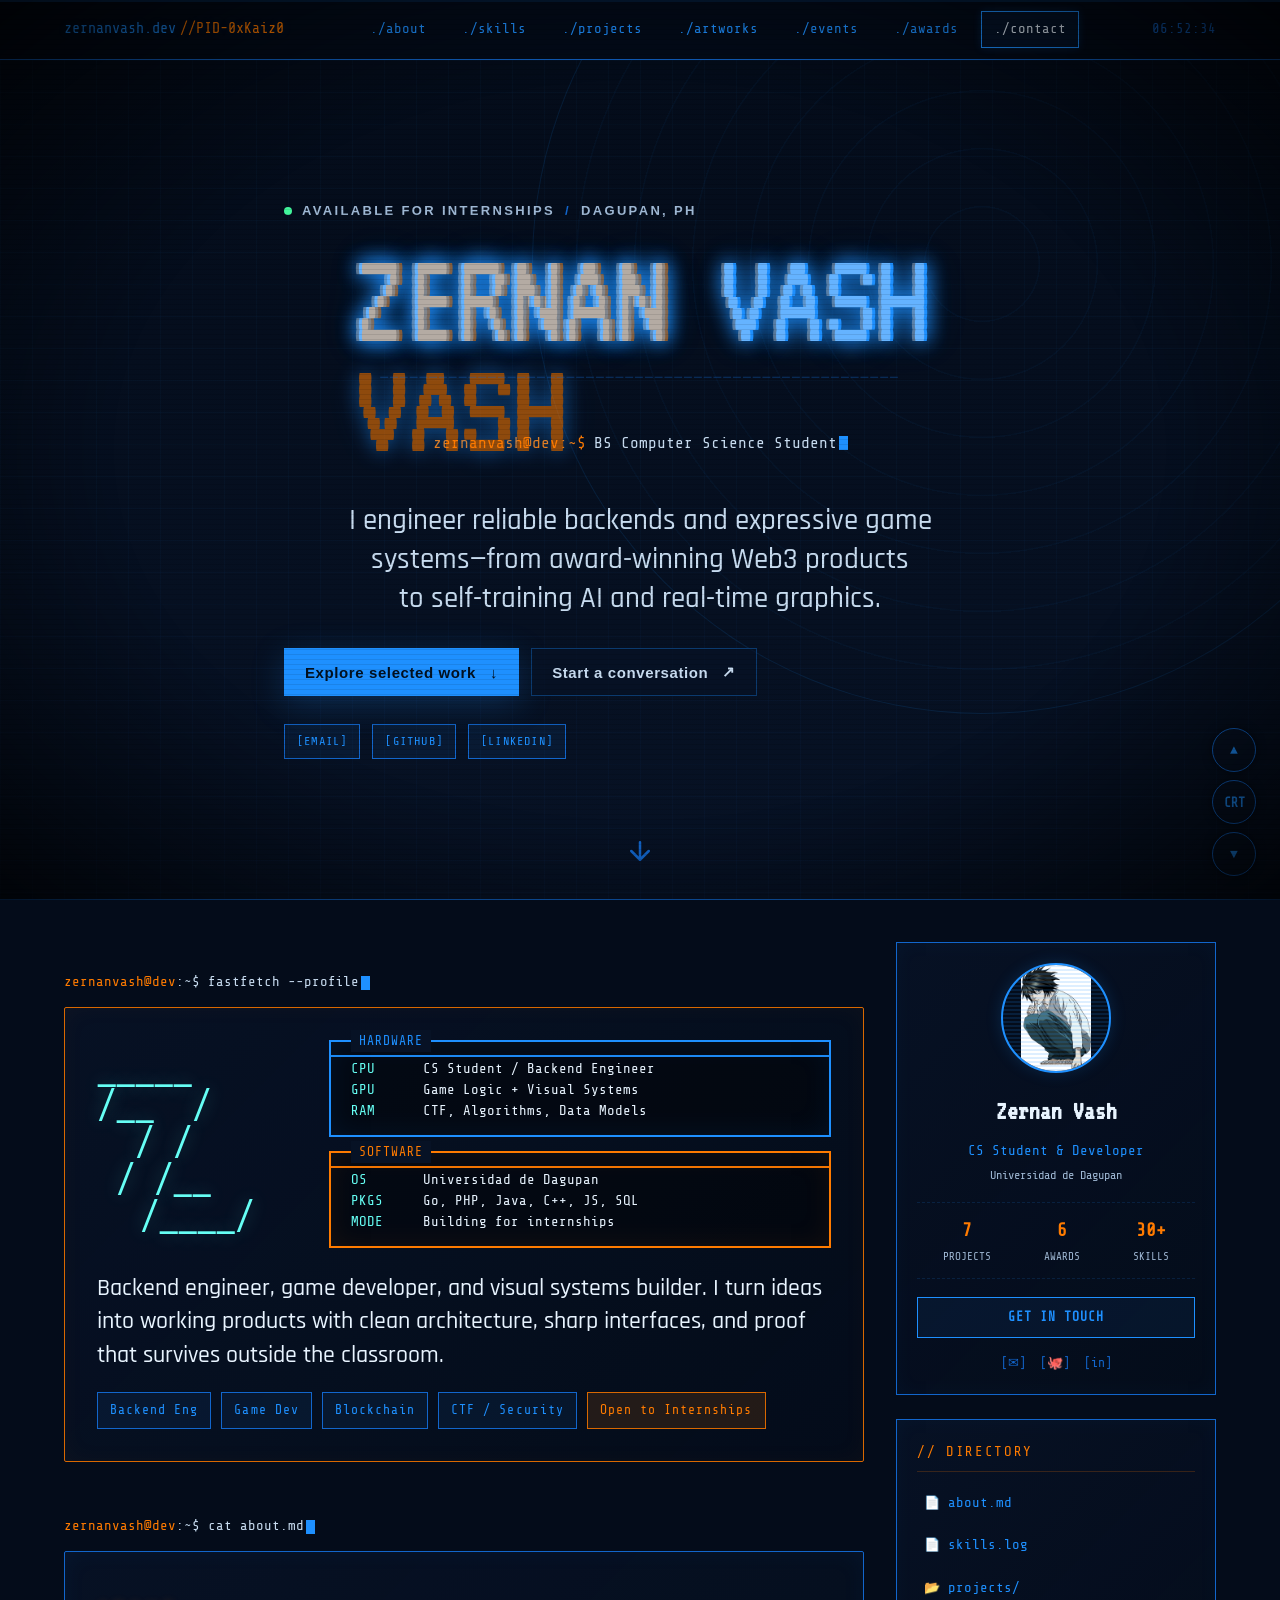
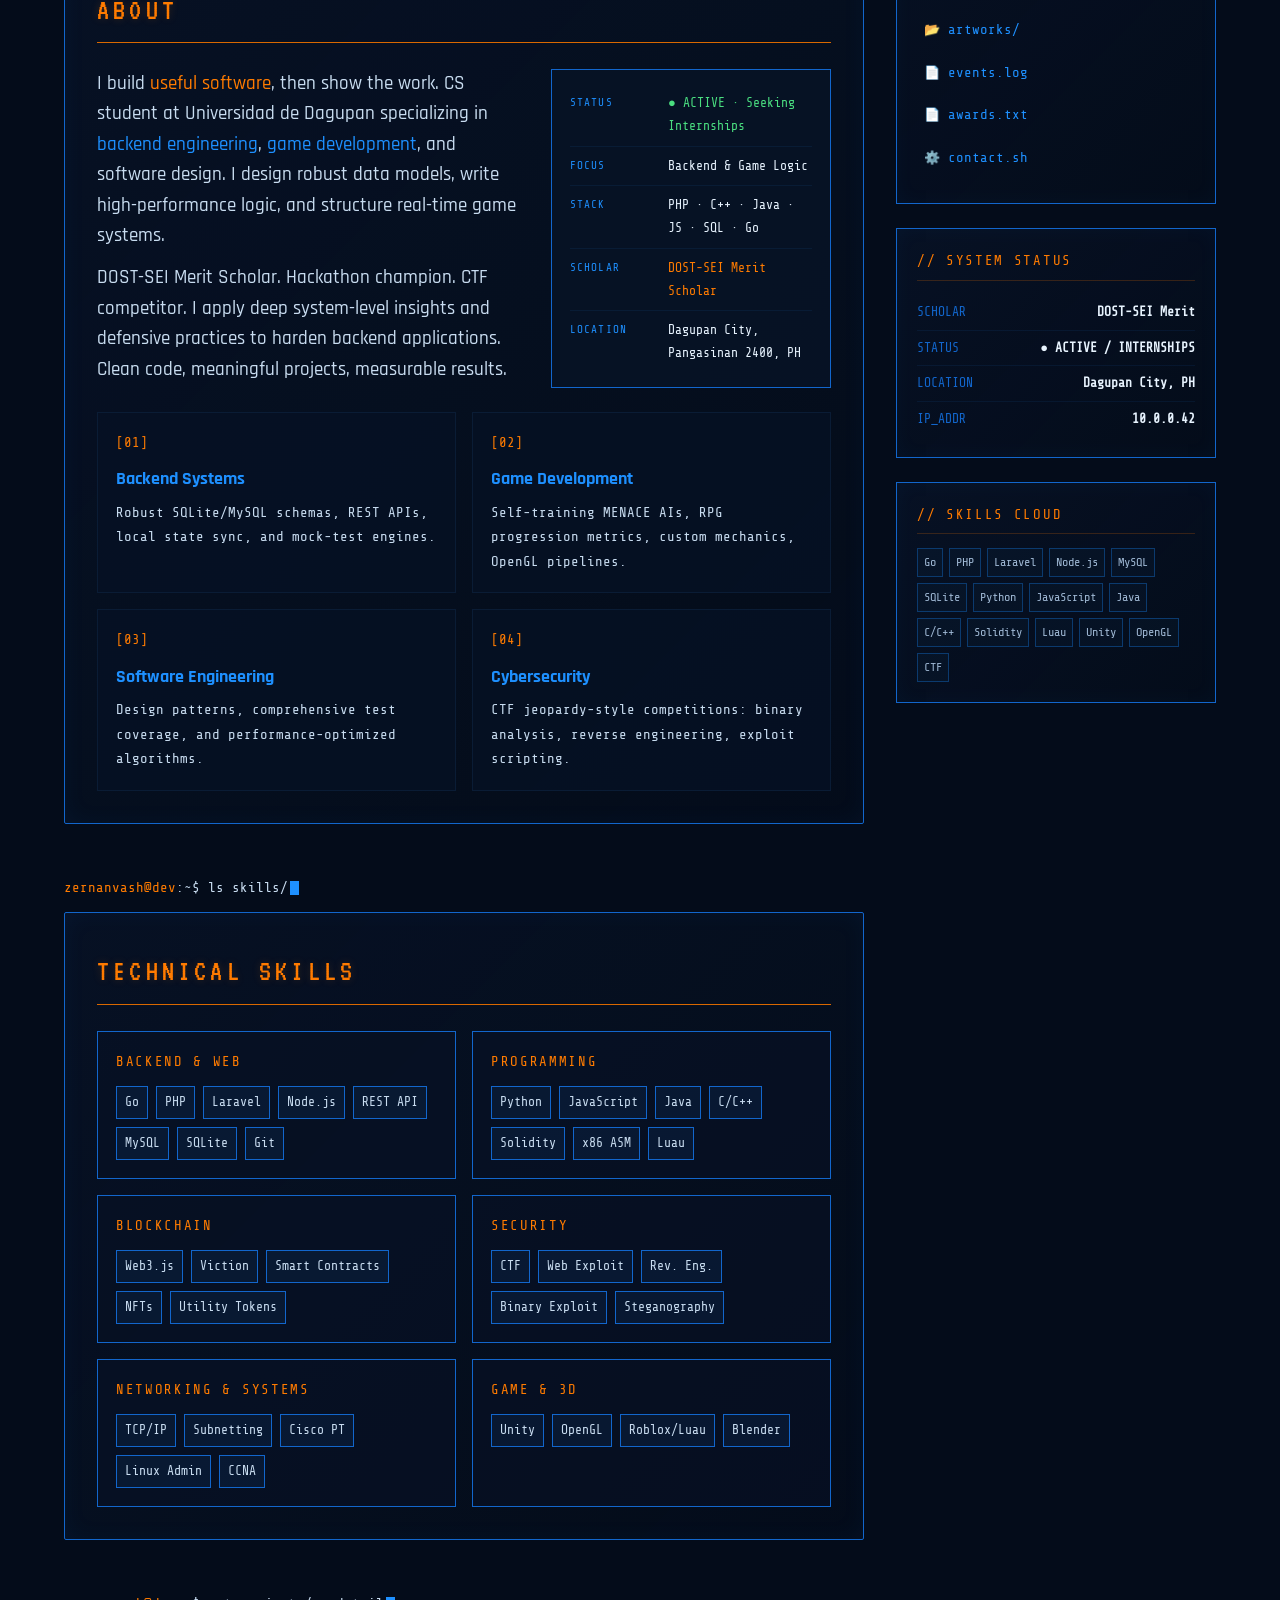
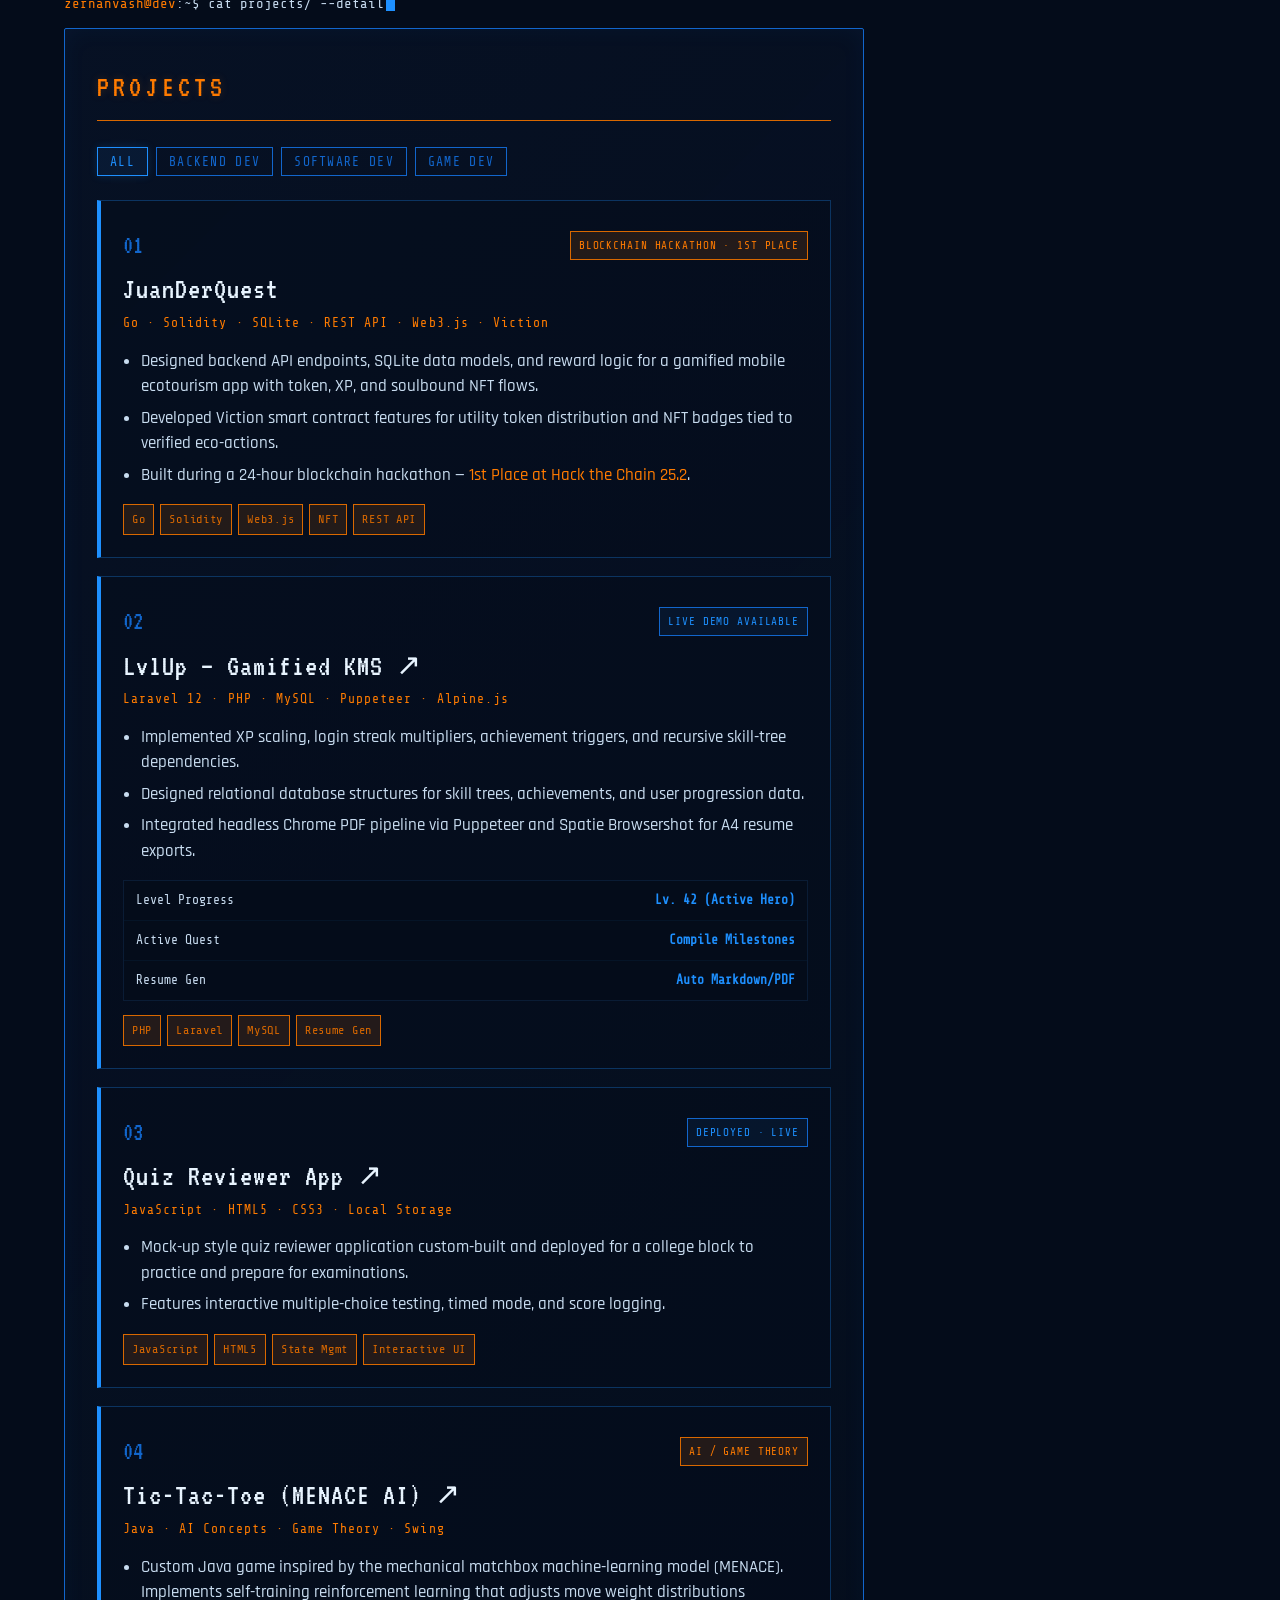
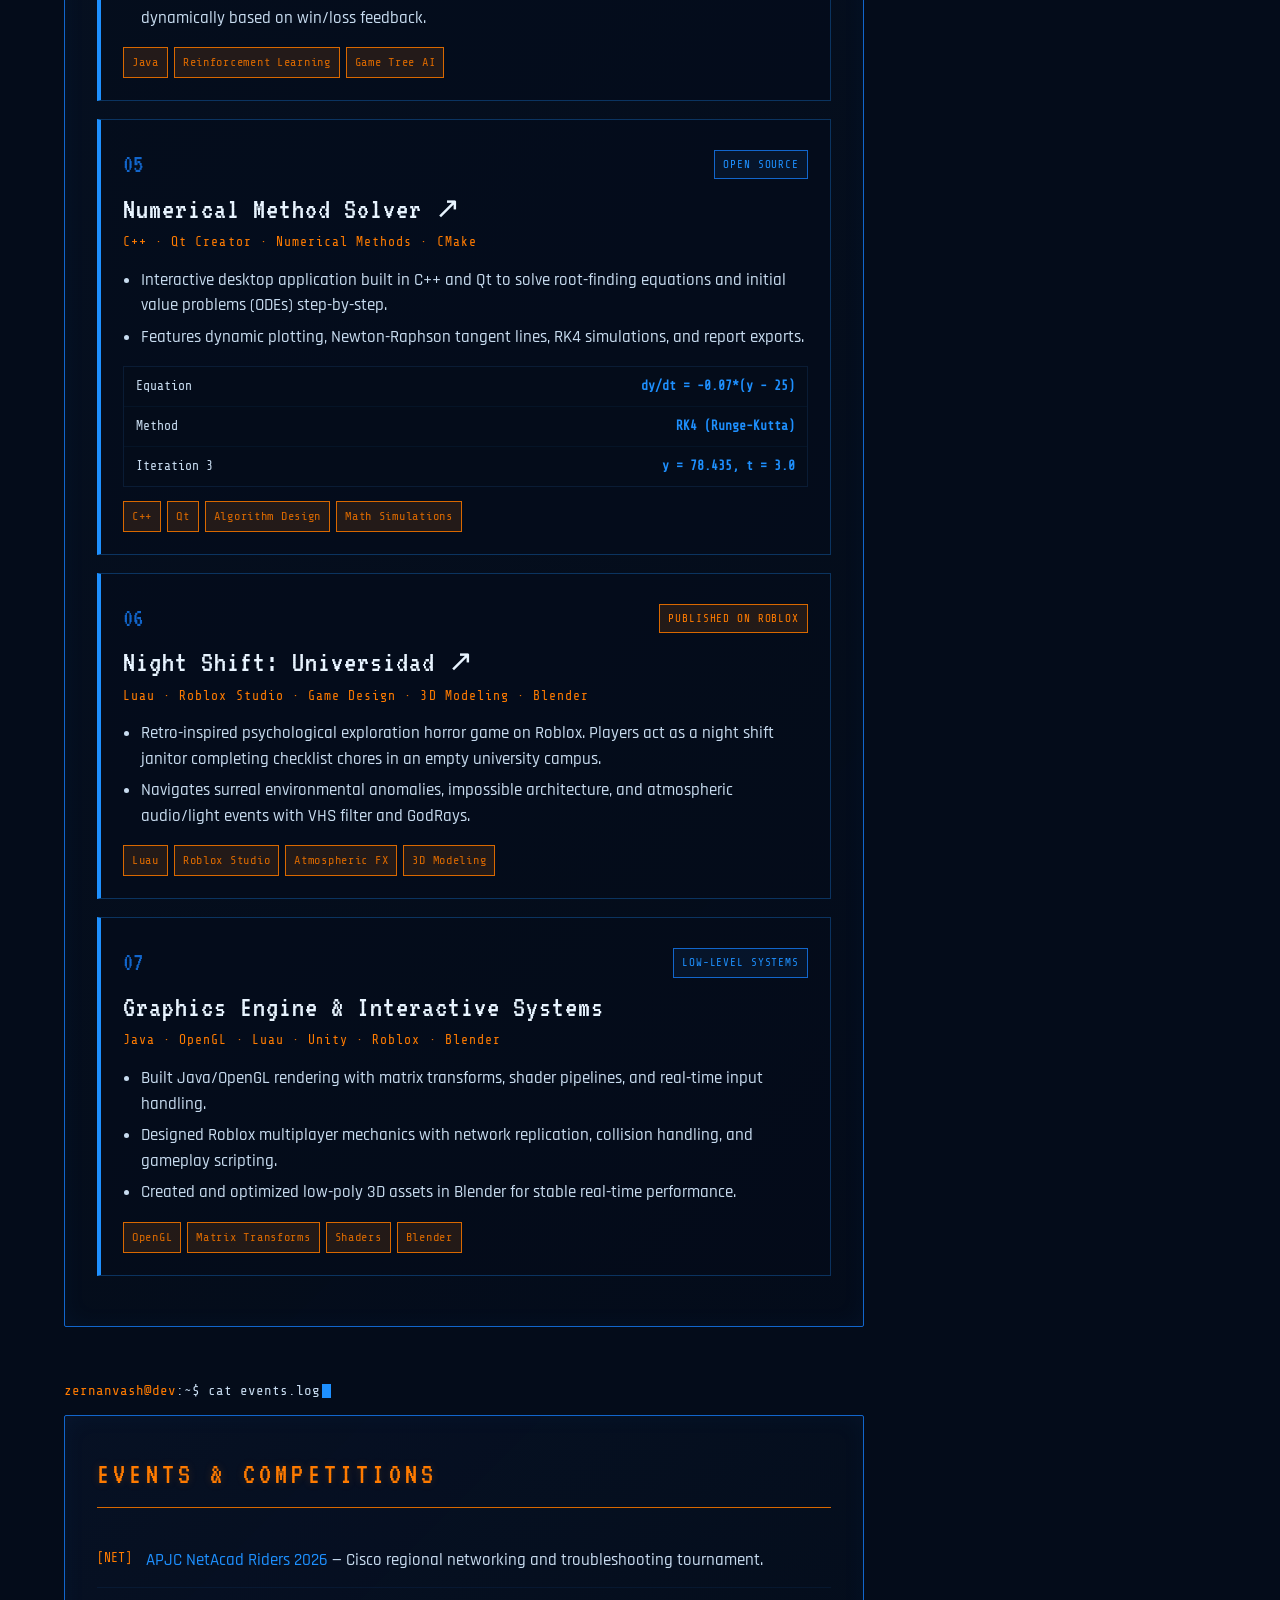
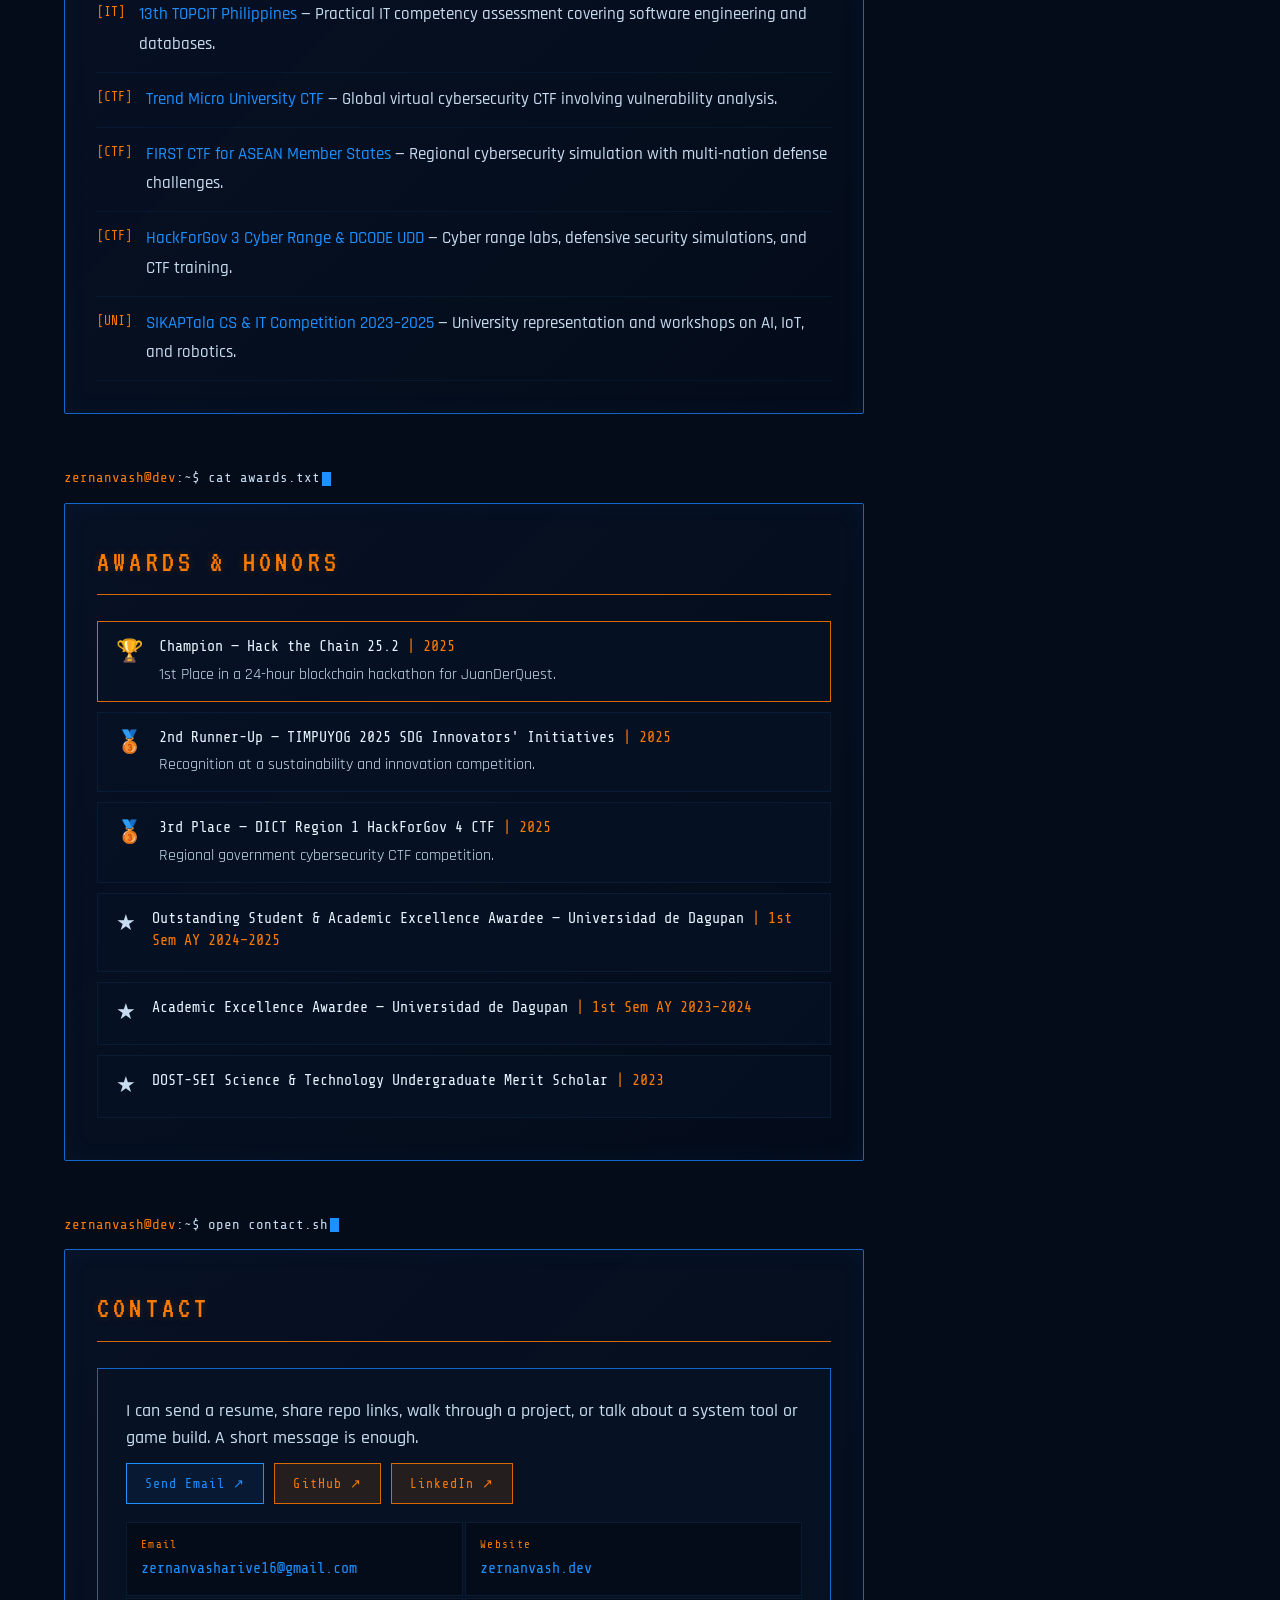
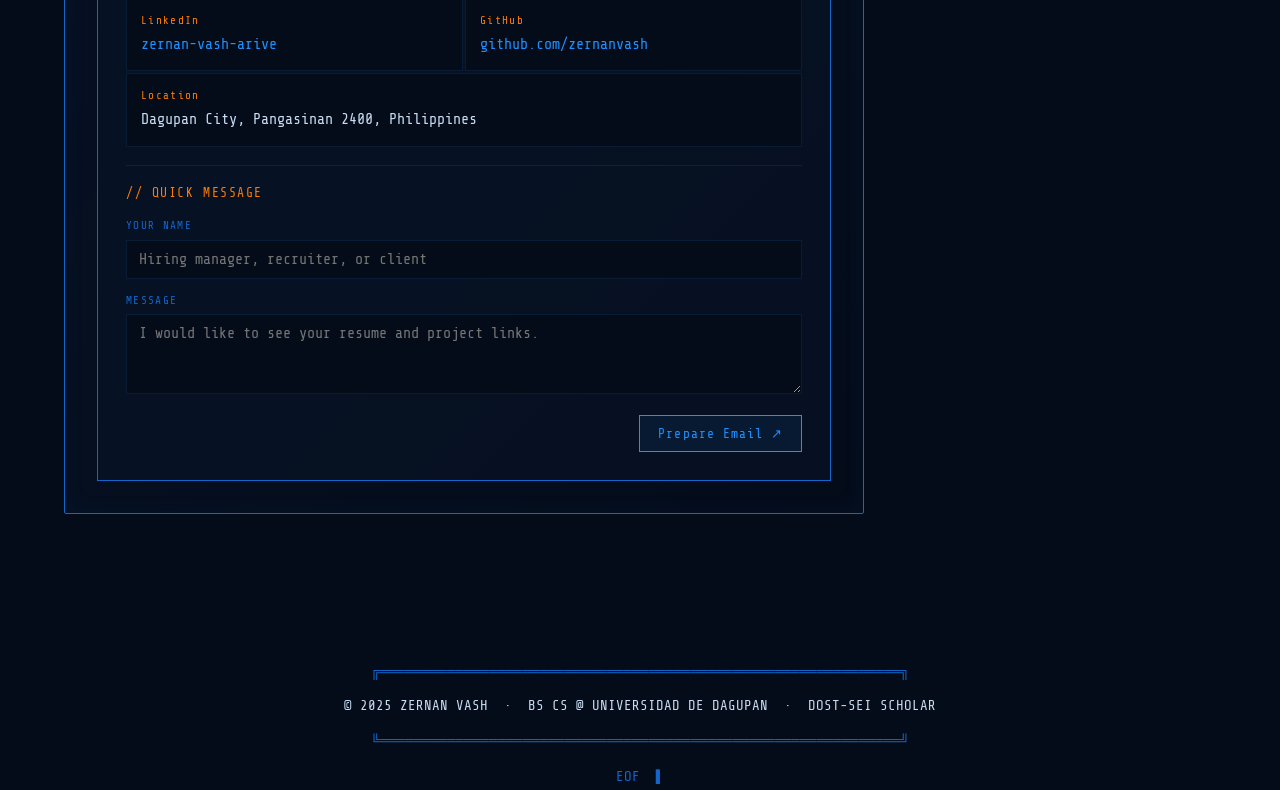
==== commit c1ea0d47: "Improve portfolio design and interactions" ====
--- a/index.html
+++ b/index.html
@@ -16,6 +16,9 @@
 </head>
 <body>
 
+<div class="scroll-progress" id="scroll-progress" aria-hidden="true"></div>
+<div class="ambient-cursor" id="ambient-cursor" aria-hidden="true"></div>
+
 <!-- BOOT SCREEN -->
 <div id="boot" role="status" aria-live="polite">
   <div class="boot-line" style="animation-delay:0s">BIOS v2.7.4 · zernanvash.dev SYSTEM INIT</div>
@@ -69,12 +72,18 @@
 <!-- HERO BANNER -->
 <header class="hero-banner" id="top">
   <div class="hero-banner-content">
+    <div class="hero-kicker"><span class="status-pulse"></span> AVAILABLE FOR INTERNSHIPS <span class="hero-kicker-sep">/</span> DAGUPAN, PH</div>
     <!-- GLITCH TITLE -->
     <div class="ascii-name" data-text="ZERNAN VASH">ZERNAN VASH</div>
     <div class="ascii-divider">─────────────────────────────────────────────────────</div>
     <!-- DYNAMIC TYPING SUBTITLE -->
     <div class="hero-subtitle">
       <span class="subtitle-prompt">zernanvash@dev:~$</span> <span id="typing-text"></span><span class="cursor"></span>
+    </div>
+    <p class="hero-lede">I engineer reliable backends and expressive game systems&mdash;from award-winning Web3 products to self-training AI and real-time graphics.</p>
+    <div class="hero-actions">
+      <a class="hero-cta hero-cta-primary" href="#projects">Explore selected work <span aria-hidden="true">&darr;</span></a>
+      <a class="hero-cta" href="#contact">Start a conversation <span aria-hidden="true">&nearr;</span></a>
     </div>
     <!-- SOCIAL LINKS -->
     <div class="hero-social-row">
--- a/style.css
+++ b/style.css
@@ -1248,3 +1248,143 @@
 ::-webkit-scrollbar-track       { background: var(--bg); }
 ::-webkit-scrollbar-thumb       { background: var(--blue-dim); }
 ::-webkit-scrollbar-thumb:hover { background: var(--blue); }
+
+/* ===== 2026 INTERACTION & ART-DIRECTION PASS ===== */
+.scroll-progress {
+  position: fixed;
+  z-index: 10020;
+  top: 0;
+  left: 0;
+  width: 100%;
+  height: 2px;
+  pointer-events: none;
+  transform: scaleX(0);
+  transform-origin: left;
+  background: linear-gradient(90deg, var(--blue), #61c8ff 60%, var(--orange));
+  box-shadow: 0 0 16px var(--blue);
+}
+
+.ambient-cursor {
+  --pointer-x: 50vw;
+  --pointer-y: 20vh;
+  position: fixed;
+  inset: 0;
+  z-index: -1;
+  opacity: 0;
+  pointer-events: none;
+  background: radial-gradient(480px circle at var(--pointer-x) var(--pointer-y), rgba(30,144,255,.09), transparent 70%);
+  transition: opacity .4s ease;
+}
+.ambient-cursor.is-visible { opacity: 1; }
+
+.hero-banner {
+  min-height: calc(100svh - 60px);
+  display: grid;
+  place-items: center;
+  isolation: isolate;
+  overflow: hidden;
+}
+.hero-banner::after {
+  content: '';
+  position: absolute;
+  width: min(72vw, 900px);
+  aspect-ratio: 1;
+  border: 1px solid rgba(30,144,255,.12);
+  border-radius: 50%;
+  background: repeating-radial-gradient(circle, transparent 0 56px, rgba(30,144,255,.045) 57px 58px);
+  transform: translate(38%, -24%);
+  z-index: -1;
+}
+.hero-banner-content { width: min(1120px, calc(100% - 48px)); }
+.hero-kicker {
+  display: flex;
+  align-items: center;
+  gap: 10px;
+  margin-bottom: 22px;
+  color: var(--white-muted);
+  font-family: var(--font-ui);
+  font-size: 13px;
+  font-weight: 600;
+  letter-spacing: .18em;
+}
+.hero-kicker-sep { color: var(--blue-dim); }
+.status-pulse {
+  width: 8px;
+  height: 8px;
+  border-radius: 50%;
+  background: #42f59b;
+  box-shadow: 0 0 0 0 rgba(66,245,155,.55);
+  animation: availabilityPulse 2s infinite;
+}
+@keyframes availabilityPulse { 70% { box-shadow: 0 0 0 8px rgba(66,245,155,0); } 100% { box-shadow: 0 0 0 0 rgba(66,245,155,0); } }
+.ascii-name {
+  font-size: clamp(62px, 11vw, 148px);
+  line-height: .78;
+  letter-spacing: -.025em;
+  text-align: left;
+}
+.ascii-divider { opacity: .45; max-width: 760px; overflow: hidden; }
+.hero-subtitle { justify-content: flex-start; margin-top: 24px; }
+.hero-lede {
+  max-width: 760px;
+  margin-top: 20px;
+  color: var(--white-dim);
+  font-family: var(--font-ui);
+  font-size: clamp(20px, 2.3vw, 29px);
+  font-weight: 500;
+  line-height: 1.35;
+  text-wrap: balance;
+}
+.hero-actions { display: flex; flex-wrap: wrap; gap: 12px; margin-top: 30px; }
+.hero-cta {
+  display: inline-flex;
+  align-items: center;
+  justify-content: center;
+  gap: 14px;
+  min-height: 48px;
+  padding: 10px 20px;
+  border: 1px solid var(--blue-deep);
+  background: rgba(7,18,37,.68);
+  color: var(--white-dim);
+  font: 600 15px var(--font-ui);
+  letter-spacing: .04em;
+  transition: transform .2s ease, border-color .2s ease, color .2s ease, box-shadow .2s ease;
+}
+.hero-cta-primary { border-color: var(--blue); background: var(--blue); color: #02101f; box-shadow: 0 8px 34px rgba(30,144,255,.22); }
+.hero-cta:hover { transform: translateY(-3px); border-color: var(--orange); color: var(--white); box-shadow: 0 10px 34px rgba(255,123,0,.13); }
+.hero-cta-primary:hover { color: #02101f; background: #53adff; border-color: #53adff; }
+.hero-social-row { justify-content: flex-start; margin-top: 28px; }
+
+.spotlight-surface { position: relative; isolation: isolate; overflow: hidden; }
+.spotlight-surface::after {
+  content: '';
+  position: absolute;
+  z-index: -1;
+  inset: 0;
+  opacity: 0;
+  pointer-events: none;
+  background: radial-gradient(360px circle at var(--spot-x, 50%) var(--spot-y, 50%), rgba(30,144,255,.10), transparent 70%);
+  transition: opacity .25s ease;
+}
+.spotlight-surface:hover::after { opacity: 1; }
+.project-card { transition: transform .25s ease, border-color .25s ease, box-shadow .25s ease; }
+.project-card:hover { transform: translateY(-4px); }
+.section-header { letter-spacing: .14em; }
+.terminal-card { border-radius: 2px; }
+:focus-visible { outline: 2px solid var(--orange); outline-offset: 4px; }
+
+@media (max-width: 720px) {
+  .hero-banner { min-height: 760px; place-items: center start; }
+  .hero-banner-content { width: min(100% - 32px, 1120px); }
+  .hero-kicker { flex-wrap: wrap; letter-spacing: .1em; }
+  .ascii-name { font-size: clamp(58px, 18vw, 94px); }
+  .hero-lede { font-size: 20px; }
+  .hero-actions { flex-direction: column; align-items: stretch; }
+  .hero-cta { width: 100%; }
+}
+
+@media (prefers-reduced-motion: reduce) {
+  html { scroll-behavior: auto; }
+  *, *::before, *::after { animation-duration: .01ms !important; animation-iteration-count: 1 !important; transition-duration: .01ms !important; }
+  .ambient-cursor { display: none; }
+}
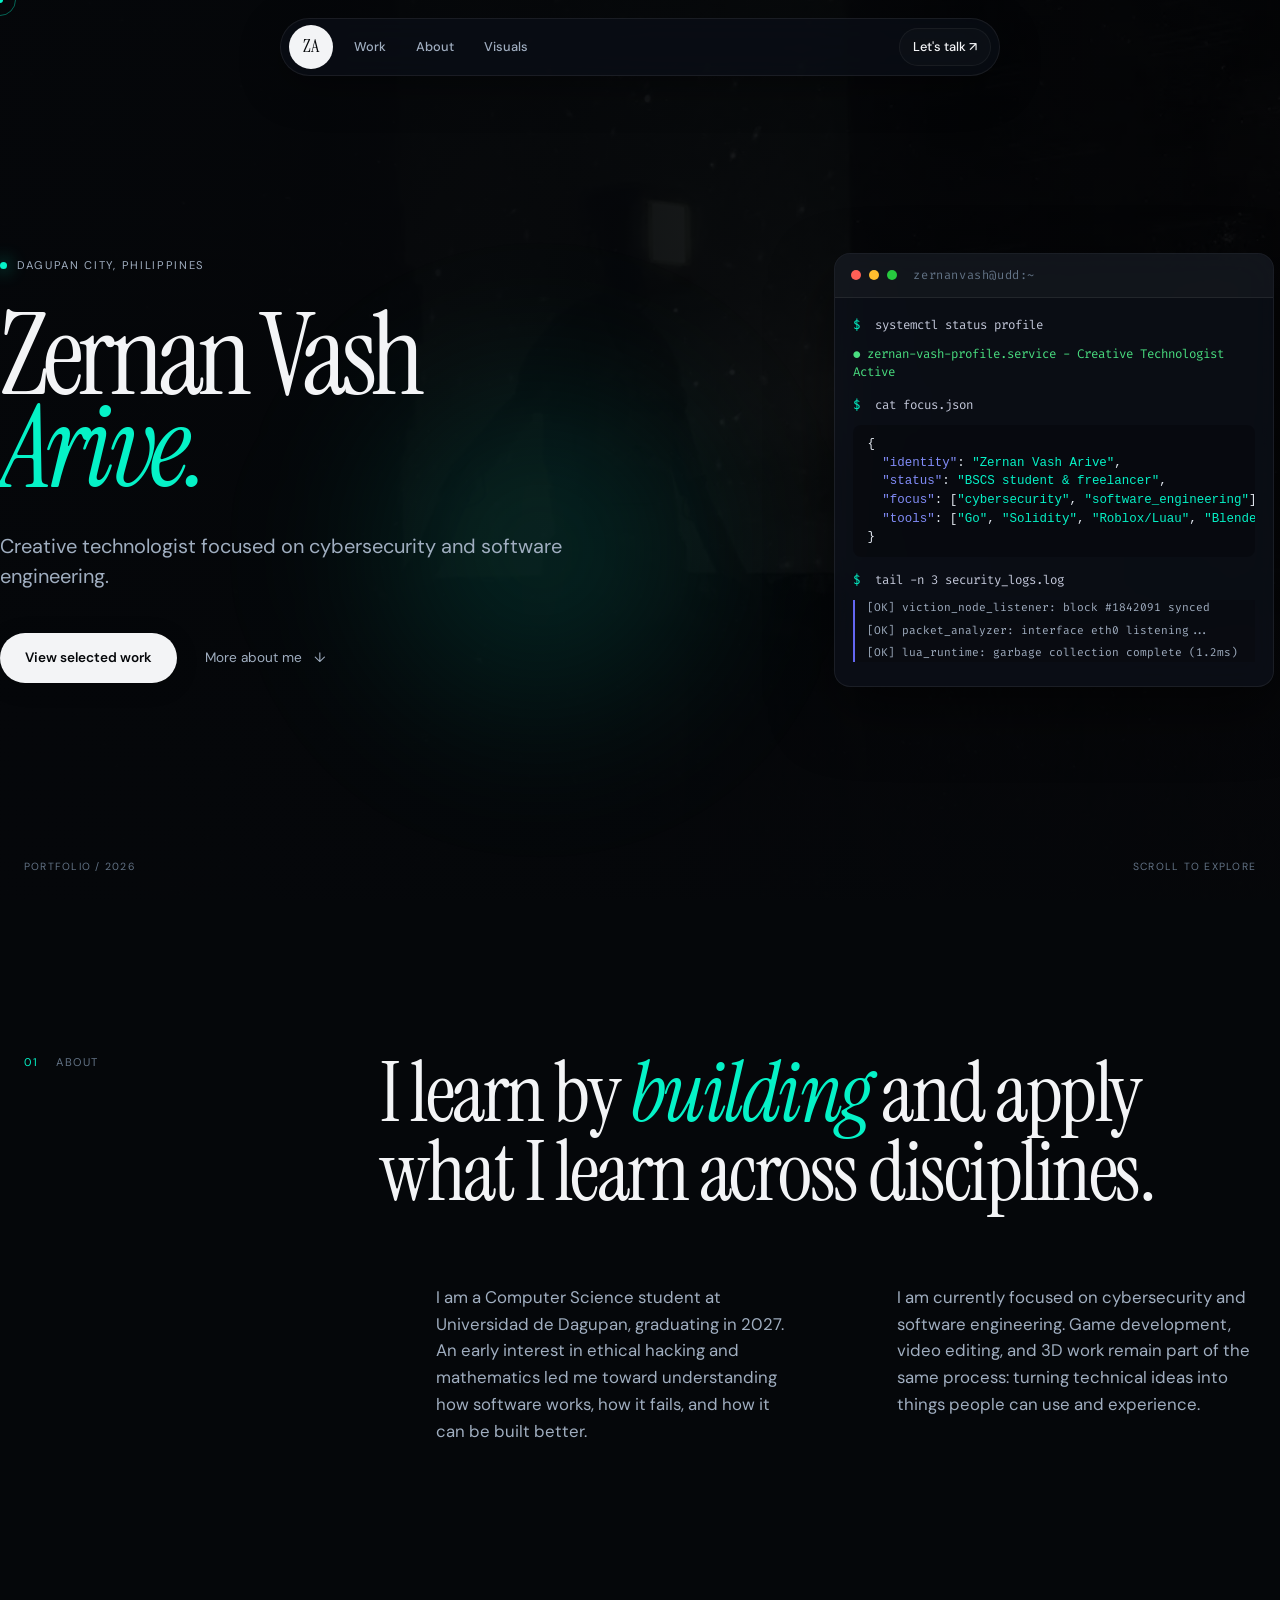
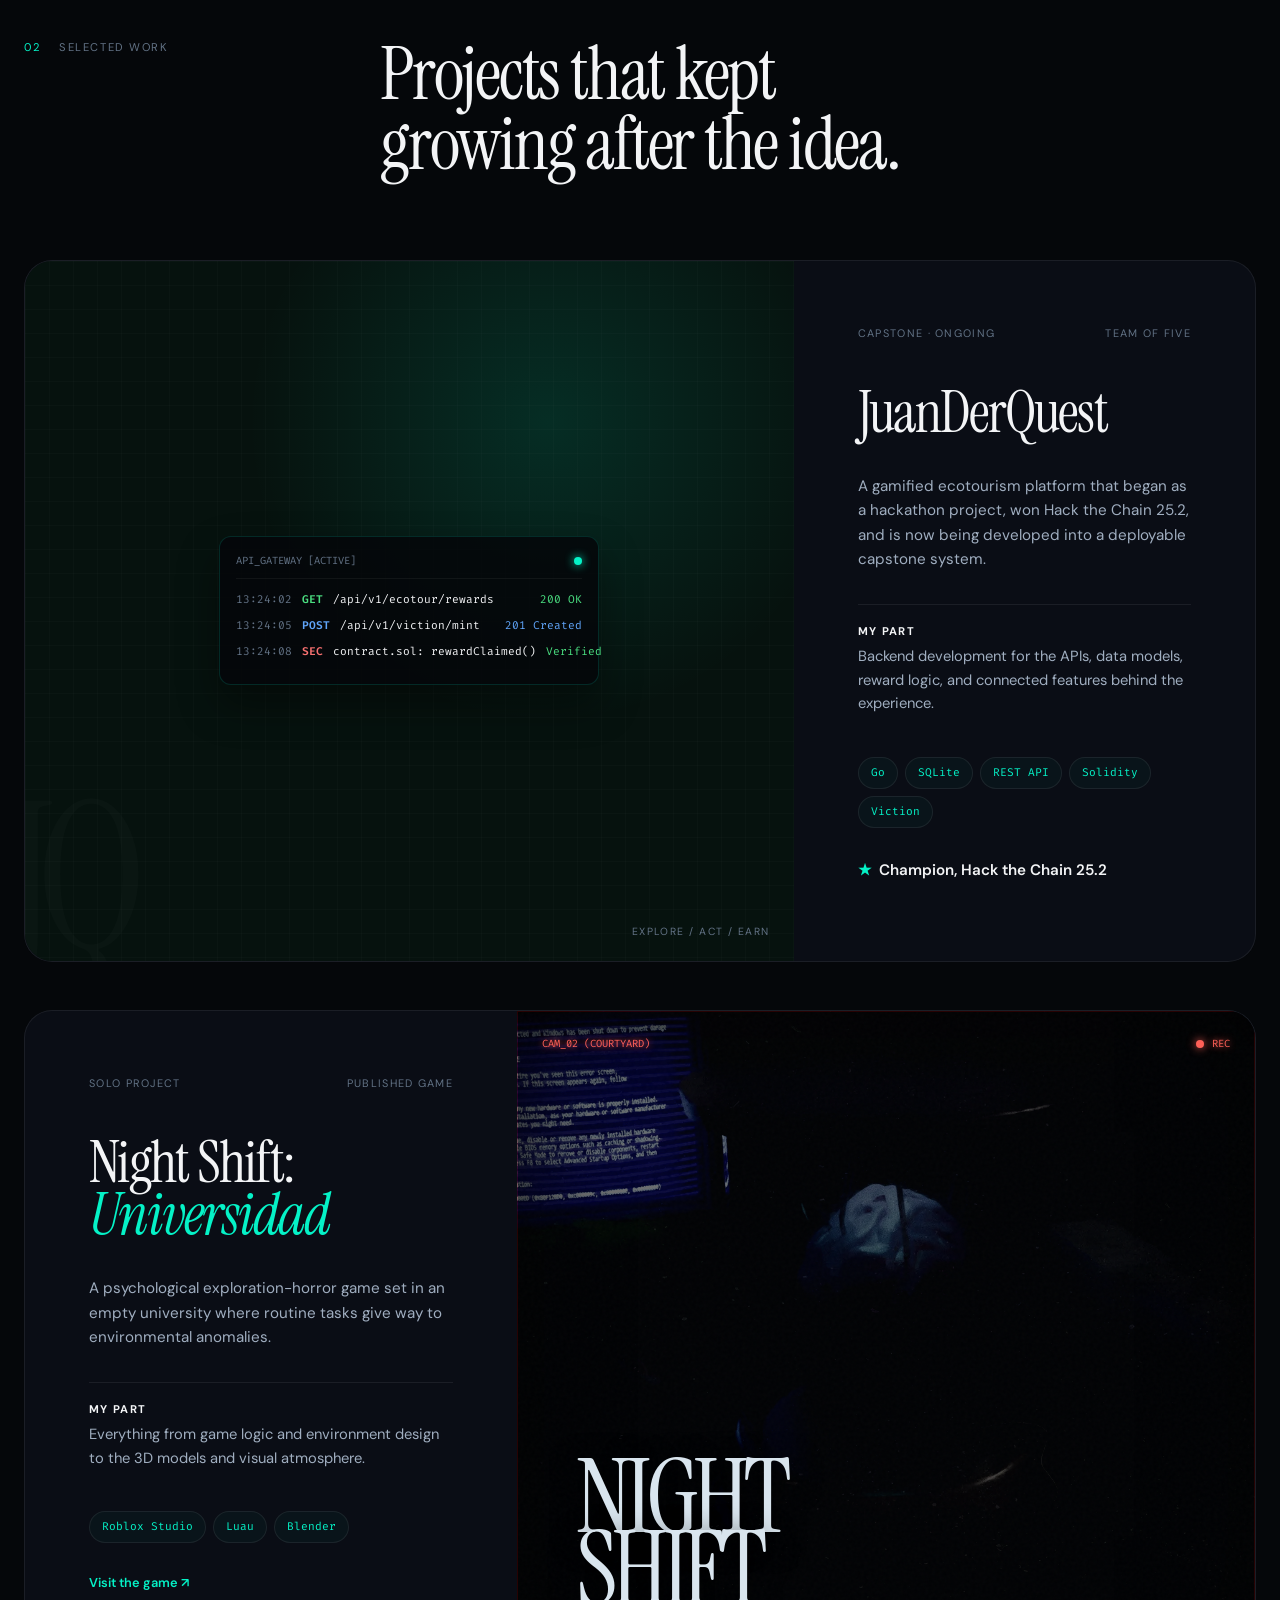
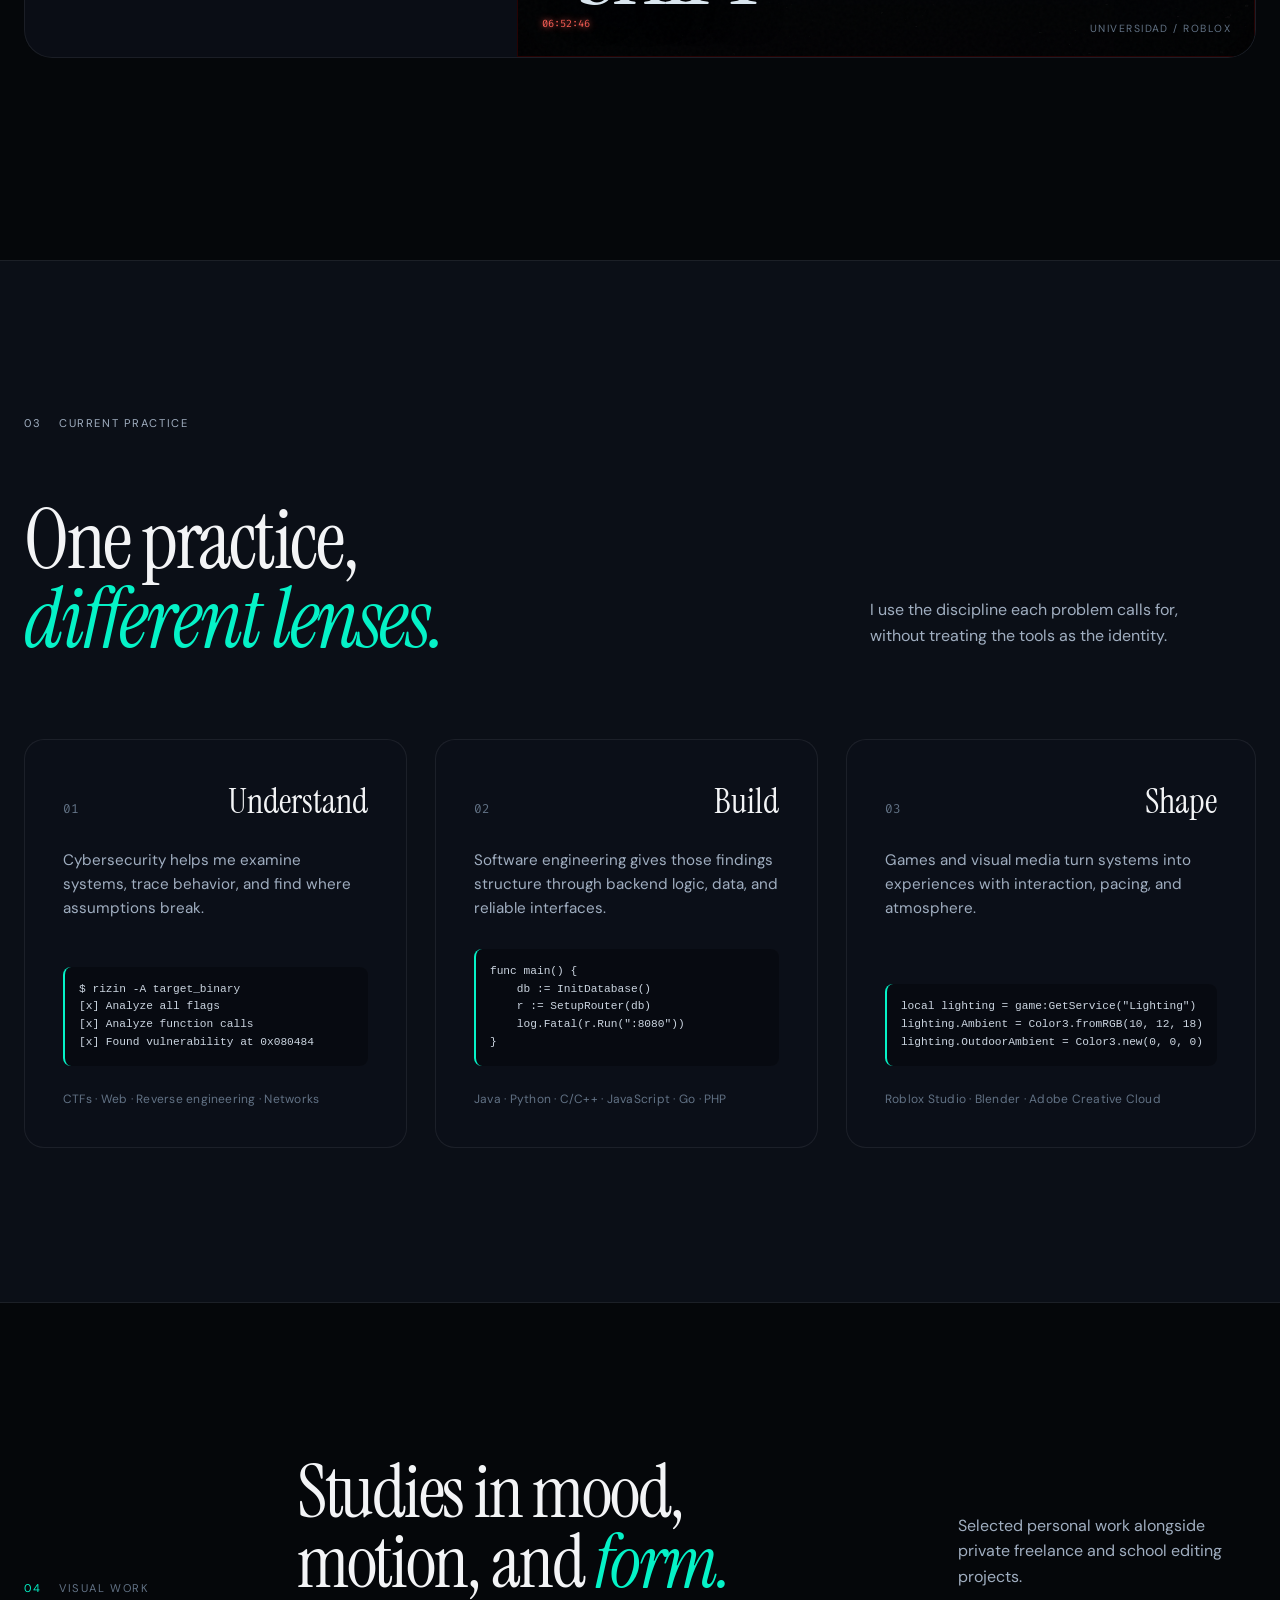
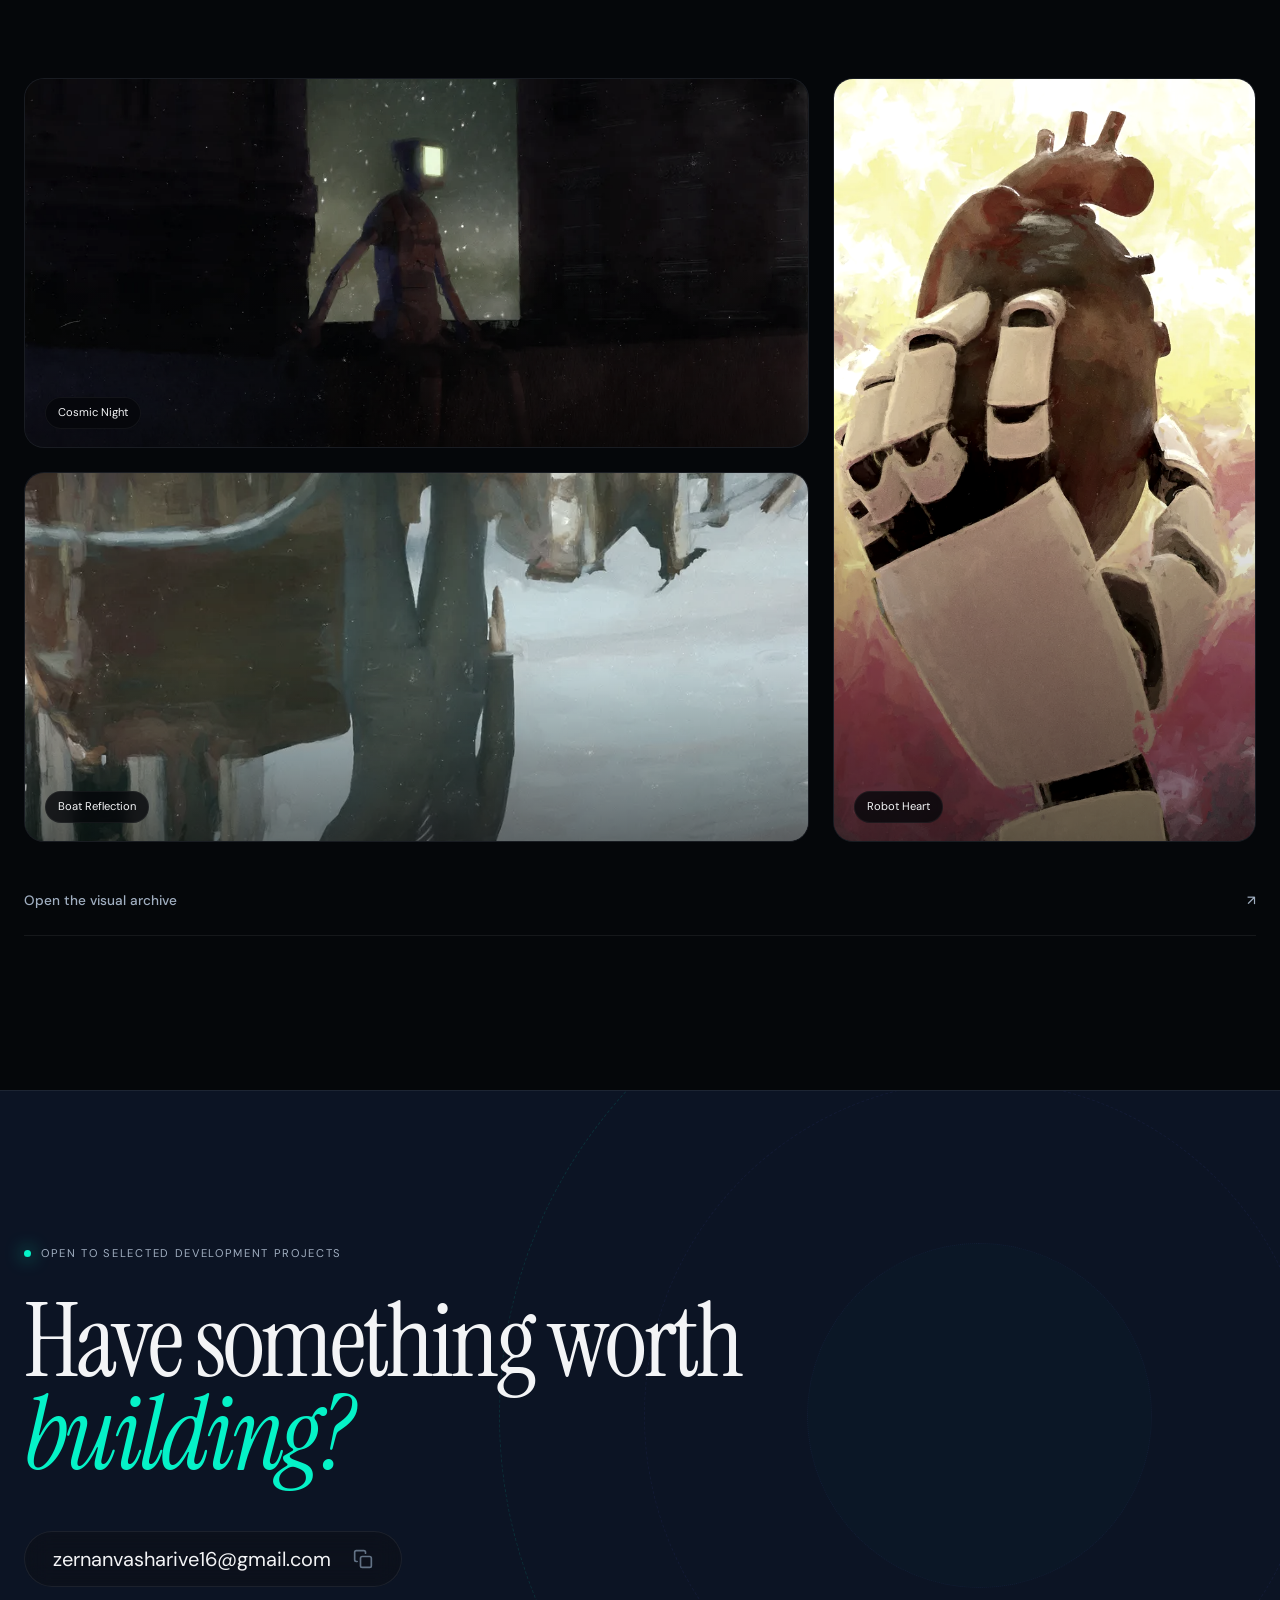
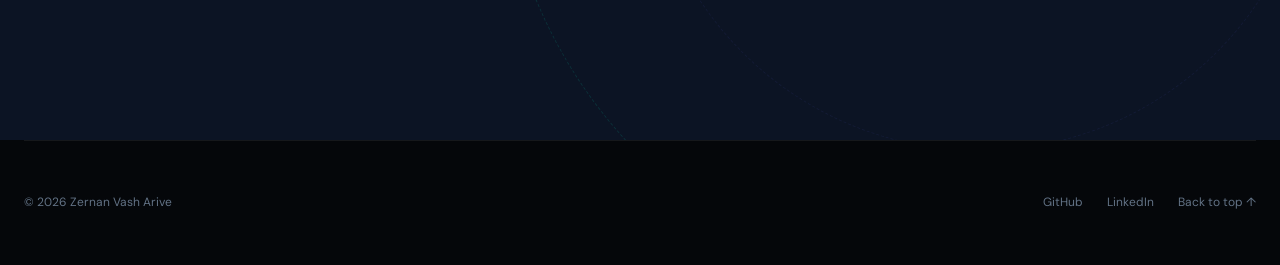
==== commit 3ee1fd05: "design: improve portfolio layout with premium cyber-editorial dark theme" ====
--- a/index.html
+++ b/index.html
@@ -1,650 +1,266 @@
 <!DOCTYPE html>
 <html lang="en">
 <head>
-<meta charset="UTF-8">
-<meta name="viewport" content="width=device-width, initial-scale=1.0">
-<meta name="description" content="Zernan Vash — CS Student, Backend Engineer, Game Developer, DOST-SEI Scholar">
-<meta property="og:title" content="ZERNAN VASH :: PORTFOLIO">
-<meta property="og:description" content="Backend engineering, game development, blockchain & cybersecurity.">
-<meta property="og:url" content="https://zernanvash.dev">
-<title>ZERNAN VASH :: PORTFOLIO</title>
-<link rel="icon" href="favicon.svg" type="image/svg+xml">
-<link rel="preconnect" href="https://fonts.googleapis.com">
-<link rel="preconnect" href="https://fonts.gstatic.com" crossorigin>
-<link href="https://fonts.googleapis.com/css2?family=VT323&family=Share+Tech+Mono&family=Rajdhani:wght@400;500;600;700&display=swap" rel="stylesheet">
-<link rel="stylesheet" href="style.css">
+  <meta charset="utf-8">
+  <meta name="viewport" content="width=device-width, initial-scale=1">
+  <meta name="description" content="Zernan Vash Arive is a creative technologist focused on cybersecurity and software engineering.">
+  <meta name="theme-color" content="#05070a">
+  <meta property="og:title" content="Zernan Vash Arive — Creative Technologist">
+  <meta property="og:description" content="Cybersecurity, software engineering, games, and visual media — connected through building.">
+  <meta property="og:type" content="website">
+  <meta property="og:url" content="https://zernanvash.dev">
+  <title>Zernan Vash Arive — Creative Technologist</title>
+  <link rel="icon" href="favicon.svg" type="image/svg+xml">
+  <link rel="preconnect" href="https://fonts.googleapis.com">
+  <link rel="preconnect" href="https://fonts.gstatic.com" crossorigin>
+  <link href="https://fonts.googleapis.com/css2?family=DM+Sans:wght@400;500;600&family=Instrument+Serif:ital@0;1&family=Fira+Code:wght@400;500&display=swap" rel="stylesheet">
+  <script>document.documentElement.classList.add('js')</script>
+  <link rel="stylesheet" href="style.css">
+  <script src="main.js" defer></script>
 </head>
 <body>
-
-<div class="scroll-progress" id="scroll-progress" aria-hidden="true"></div>
-<div class="ambient-cursor" id="ambient-cursor" aria-hidden="true"></div>
-
-<!-- BOOT SCREEN -->
-<div id="boot" role="status" aria-live="polite">
-  <div class="boot-line" style="animation-delay:0s">BIOS v2.7.4 · zernanvash.dev SYSTEM INIT</div>
-  <div class="boot-line" style="animation-delay:0.25s">Loading kernel modules <span class="boot-dots">...</span></div>
-  <div class="boot-line hi" style="animation-delay:0.55s">DOST-SEI SCHOLAR NODE AUTHENTICATED ✓</div>
-  <div class="boot-line" style="animation-delay:0.85s">Mounting: /backend  /gamedev  /blockchain  /ctf</div>
-  <div class="boot-line warn" style="animation-delay:1.1s">WARNING: Caffeine levels critical. Proceeding anyway.</div>
-  <div class="boot-line hi" style="animation-delay:1.45s">PORTFOLIO READY — press any key or wait<span class="cursor"></span></div>
-</div>
-
-<!-- SCAN LINE OVERLAY -->
-<div class="scan-line-overlay" id="scan-lines" aria-hidden="true"></div>
-
-<!-- STICKY TOP NAVBAR -->
-<nav class="top-nav" id="top-nav" aria-label="Primary navigation">
-  <div class="nav-container">
-    <a class="nav-brand" href="#top">
-      <span class="brand-pid">zernanvash.dev</span><span class="pid-tag">//PID-0xKaiz0</span>
-    </a>
-    <div class="nav-menu" id="nav-menu">
-      <a class="nav-link" href="#about">./about</a>
-      <a class="nav-link" href="#skills">./skills</a>
-      <a class="nav-link" href="#projects">./projects</a>
-      <a class="nav-link" href="artworks/">./artworks</a>
-      <a class="nav-link" href="#events">./events</a>
-      <a class="nav-link" href="#awards">./awards</a>
-      <a class="nav-link" href="#contact">./contact</a>
-    </div>
-    <div class="nav-right">
-      <span id="clock">--:--:--</span>
-      <!-- Hamburger Menu for mobile -->
-      <button class="mobile-menu-toggle" id="mobile-toggle" aria-label="Toggle menu" aria-expanded="false">
-        <svg width="20" height="20" viewBox="0 0 24 24" fill="none" stroke="currentColor" stroke-width="2">
-          <path d="M4 6h16M4 12h16M4 18h16" stroke-linecap="round"></path>
-        </svg>
-      </button>
-    </div>
-  </div>
-  <!-- Mobile dropdown panel -->
-  <div class="mobile-nav-panel" id="mobile-panel">
-    <a class="mobile-nav-link" href="#about">./about</a>
-    <a class="mobile-nav-link" href="#skills">./skills</a>
-    <a class="mobile-nav-link" href="#projects">./projects</a>
-    <a class="mobile-nav-link" href="artworks/">./artworks</a>
-    <a class="mobile-nav-link" href="#events">./events</a>
-    <a class="mobile-nav-link" href="#awards">./awards</a>
-    <a class="mobile-nav-link" href="#contact">./contact</a>
-  </div>
-</nav>
-
-<!-- HERO BANNER -->
-<header class="hero-banner" id="top">
-  <div class="hero-banner-content">
-    <div class="hero-kicker"><span class="status-pulse"></span> AVAILABLE FOR INTERNSHIPS <span class="hero-kicker-sep">/</span> DAGUPAN, PH</div>
-    <!-- GLITCH TITLE -->
-    <div class="ascii-name" data-text="ZERNAN VASH">ZERNAN VASH</div>
-    <div class="ascii-divider">─────────────────────────────────────────────────────</div>
-    <!-- DYNAMIC TYPING SUBTITLE -->
-    <div class="hero-subtitle">
-      <span class="subtitle-prompt">zernanvash@dev:~$</span> <span id="typing-text"></span><span class="cursor"></span>
-    </div>
-    <p class="hero-lede">I engineer reliable backends and expressive game systems&mdash;from award-winning Web3 products to self-training AI and real-time graphics.</p>
-    <div class="hero-actions">
-      <a class="hero-cta hero-cta-primary" href="#projects">Explore selected work <span aria-hidden="true">&darr;</span></a>
-      <a class="hero-cta" href="#contact">Start a conversation <span aria-hidden="true">&nearr;</span></a>
-    </div>
-    <!-- SOCIAL LINKS -->
-    <div class="hero-social-row">
-      <a class="hero-social-icon" href="mailto:zernanvasharive16@gmail.com" title="Email"><span class="icon-text">[EMAIL]</span></a>
-      <a class="hero-social-icon" href="https://github.com/zernanvash" target="_blank" rel="noopener" title="GitHub"><span class="icon-text">[GITHUB]</span></a>
-      <a class="hero-social-icon" href="https://linkedin.com/in/zernan-vash-arive-a1ba27344" target="_blank" rel="noopener" title="LinkedIn"><span class="icon-text">[LINKEDIN]</span></a>
-    </div>
-  </div>
-  <!-- BOUNCING DOWN ARROW -->
-  <a class="scroll-down-btn" href="#main-container" aria-label="Scroll to content">
-    <svg class="arrow-icon" viewBox="0 0 24 24" width="30" height="30" fill="none" stroke="currentColor" stroke-width="2">
-      <path d="M12 5v14M19 12l-7 7-7-7" stroke-linecap="round" stroke-linejoin="round"></path>
-    </svg>
-  </a>
-</header>
-
-<!-- MAIN WRAPPER -->
-<div class="main-container" id="main-container">
-  
-  <!-- LEFT COLUMN: CONTENT -->
-  <main class="content-column" id="main-content">
-
-    <!-- ─── INTRO / SYSTEM SNAPSHOT ─── -->
-    <div class="prompt"><span>zernanvash@dev</span>:~$ fastfetch --profile<span class="cursor"></span></div>
-    
-    <section class="section intro-section" id="intro">
-      <div class="terminal-card">
-        <div class="fastfetch-panel" aria-label="Portfolio snapshot">
-          <pre class="fastfetch-mark">_____      
-/__  /      
-  / /       
- / /__      
-/____/</pre>
-          <div class="fetch-groups">
-            <div class="fetch-box fetch-blue">
-              <div class="fetch-title">HARDWARE</div>
-              <div class="fetch-row"><span>CPU</span><strong>CS Student / Backend Engineer</strong></div>
-              <div class="fetch-row"><span>GPU</span><strong>Game Logic + Visual Systems</strong></div>
-              <div class="fetch-row"><span>RAM</span><strong>CTF, Algorithms, Data Models</strong></div>
-            </div>
-            <div class="fetch-box fetch-orange">
-              <div class="fetch-title">SOFTWARE</div>
-              <div class="fetch-row"><span>OS</span><strong>Universidad de Dagupan</strong></div>
-              <div class="fetch-row"><span>PKGS</span><strong>Go, PHP, Java, C++, JS, SQL</strong></div>
-              <div class="fetch-row"><span>MODE</span><strong>Building for internships</strong></div>
-            </div>
-          </div>
-        </div>
-        
-        <p class="hero-summary">Backend engineer, game developer, and visual systems builder. I turn ideas into working products with clean architecture, sharp interfaces, and proof that survives outside the classroom.</p>
-        
-        <div class="hero-chips">
-          <span class="chip">Backend Eng</span>
-          <span class="chip">Game Dev</span>
-          <span class="chip">Blockchain</span>
-          <span class="chip">CTF / Security</span>
-          <span class="chip chip-accent">Open to Internships</span>
-        </div>
-      </div>
-    </section>
-
-    <!-- ─── ABOUT ─── -->
-    <div class="prompt"><span>zernanvash@dev</span>:~$ cat about.md<span class="cursor"></span></div>
-    
-    <section class="section" id="about">
-      <div class="terminal-card">
-        <div class="section-header">ABOUT</div>
-        <div class="about-grid">
-          <div class="about-text">
-            <p>I build <span class="hl-o">useful software</span>, then show the work. CS student at Universidad de Dagupan specializing in <span class="hl-b">backend engineering</span>, <span class="hl-b">game development</span>, and software design. I design robust data models, write high-performance logic, and structure real-time game systems.</p>
-            <p style="margin-top:12px;">DOST-SEI Merit Scholar. Hackathon champion. CTF competitor. I apply deep system-level insights and defensive practices to harden backend applications. Clean code, meaningful projects, measurable results.</p>
-          </div>
-          <div class="about-stats">
-            <div class="stat-row"><span class="stat-label">STATUS</span><span class="stat-val stat-green">● ACTIVE · Seeking Internships</span></div>
-            <div class="stat-row"><span class="stat-label">FOCUS</span><span class="stat-val">Backend &amp; Game Logic</span></div>
-            <div class="stat-row"><span class="stat-label">STACK</span><span class="stat-val">PHP · C++ · Java · JS · SQL · Go</span></div>
-            <div class="stat-row"><span class="stat-label">SCHOLAR</span><span class="stat-val stat-orange">DOST-SEI Merit Scholar</span></div>
-            <div class="stat-row"><span class="stat-label">LOCATION</span><span class="stat-val">Dagupan City, Pangasinan 2400, PH</span></div>
-          </div>
-        </div>
-        <div class="strength-grid">
-          <div class="strength-card">
-            <div class="strength-icon">[01]</div>
-            <div class="strength-title">Backend Systems</div>
-            <div>Robust SQLite/MySQL schemas, REST APIs, local state sync, and mock-test engines.</div>
-          </div>
-          <div class="strength-card">
-            <div class="strength-icon">[02]</div>
-            <div class="strength-title">Game Development</div>
-            <div>Self-training MENACE AIs, RPG progression metrics, custom mechanics, OpenGL pipelines.</div>
-          </div>
-          <div class="strength-card">
-            <div class="strength-icon">[03]</div>
-            <div class="strength-title">Software Engineering</div>
-            <div>Design patterns, comprehensive test coverage, and performance-optimized algorithms.</div>
-          </div>
-          <div class="strength-card">
-            <div class="strength-icon">[04]</div>
-            <div class="strength-title">Cybersecurity</div>
-            <div>CTF jeopardy-style competitions: binary analysis, reverse engineering, exploit scripting.</div>
-          </div>
-        </div>
-      </div>
-    </section>
-
-    <!-- ─── SKILLS ─── -->
-    <div class="prompt"><span>zernanvash@dev</span>:~$ ls skills/<span class="cursor"></span></div>
-    
-    <section class="section" id="skills">
-      <div class="terminal-card">
-        <div class="section-header">TECHNICAL SKILLS</div>
-        <div class="skills-grid">
-          <div class="skill-block">
-            <div class="skill-cat">Backend &amp; Web</div>
-            <div class="skill-tags">
-              <span class="tag">Go</span><span class="tag">PHP</span><span class="tag">Laravel</span>
-              <span class="tag">Node.js</span><span class="tag">REST API</span>
-              <span class="tag">MySQL</span><span class="tag">SQLite</span><span class="tag">Git</span>
-            </div>
-          </div>
-          <div class="skill-block">
-            <div class="skill-cat">Programming</div>
-            <div class="skill-tags">
-              <span class="tag">Python</span><span class="tag">JavaScript</span>
-              <span class="tag">Java</span><span class="tag">C/C++</span>
-              <span class="tag">Solidity</span><span class="tag">x86 ASM</span><span class="tag">Luau</span>
-            </div>
-          </div>
-          <div class="skill-block">
-            <div class="skill-cat">Blockchain</div>
-            <div class="skill-tags">
-              <span class="tag">Web3.js</span><span class="tag">Viction</span>
-              <span class="tag">Smart Contracts</span><span class="tag">NFTs</span>
-              <span class="tag">Utility Tokens</span>
-            </div>
-          </div>
-          <div class="skill-block">
-            <div class="skill-cat">Security</div>
-            <div class="skill-tags">
-              <span class="tag">CTF</span><span class="tag">Web Exploit</span>
-              <span class="tag">Rev. Eng.</span><span class="tag">Binary Exploit</span>
-              <span class="tag">Steganography</span>
-            </div>
-          </div>
-          <div class="skill-block">
-            <div class="skill-cat">Networking &amp; Systems</div>
-            <div class="skill-tags">
-              <span class="tag">TCP/IP</span><span class="tag">Subnetting</span>
-              <span class="tag">Cisco PT</span><span class="tag">Linux Admin</span>
-              <span class="tag">CCNA</span>
-            </div>
-          </div>
-          <div class="skill-block">
-            <div class="skill-cat">Game &amp; 3D</div>
-            <div class="skill-tags">
-              <span class="tag">Unity</span><span class="tag">OpenGL</span>
-              <span class="tag">Roblox/Luau</span><span class="tag">Blender</span>
-            </div>
-          </div>
-        </div>
-      </div>
-    </section>
-
-    <!-- ─── PROJECTS ─── -->
-    <div class="prompt"><span>zernanvash@dev</span>:~$ cat projects/ --detail<span class="cursor"></span></div>
-    
-    <section class="section" id="projects">
-      <div class="terminal-card">
-        <div class="section-header">PROJECTS</div>
-
-        <!-- Filter buttons -->
-        <div class="proj-filters">
-          <button class="filter-btn active" data-filter="all">ALL</button>
-          <button class="filter-btn" data-filter="backend">BACKEND DEV</button>
-          <button class="filter-btn" data-filter="software">SOFTWARE DEV</button>
-          <button class="filter-btn" data-filter="gamedev">GAME DEV</button>
-        </div>
-
-        <div class="projects-list-wrapper">
-          <!-- Project 01: JuanDerQuest -->
-          <div class="project-card" data-category="backend">
-            <div class="project-header">
-              <div class="project-num">01</div>
-              <div class="project-badge badge-orange">BLOCKCHAIN HACKATHON · 1ST PLACE</div>
-            </div>
-            <div class="project-title">JuanDerQuest</div>
-            <div class="project-stack">Go · Solidity · SQLite · REST API · Web3.js · Viction</div>
-            <ul class="project-desc">
-              <li>Designed backend API endpoints, SQLite data models, and reward logic for a gamified mobile ecotourism app with token, XP, and soulbound NFT flows.</li>
-              <li>Developed Viction smart contract features for utility token distribution and NFT badges tied to verified eco-actions.</li>
-              <li>Built during a 24-hour blockchain hackathon — <span class="hl-o">1st Place at Hack the Chain 25.2</span>.</li>
-            </ul>
-            <div class="project-tags">
-              <span class="ptag">Go</span><span class="ptag">Solidity</span><span class="ptag">Web3.js</span><span class="ptag">NFT</span><span class="ptag">REST API</span>
-            </div>
-          </div>
-
-          <!-- Project 02: LvlUp -->
-          <div class="project-card" data-category="backend">
-            <div class="project-header">
-              <div class="project-num">02</div>
-              <div class="project-badge badge-blue">LIVE DEMO AVAILABLE</div>
-            </div>
-            <div class="project-title"><a href="https://lvlup-v7yh.onrender.com/" target="_blank" rel="noopener">LvlUp — Gamified KMS ↗</a></div>
-            <div class="project-stack">Laravel 12 · PHP · MySQL · Puppeteer · Alpine.js</div>
-            <ul class="project-desc">
-              <li>Implemented XP scaling, login streak multipliers, achievement triggers, and recursive skill-tree dependencies.</li>
-              <li>Designed relational database structures for skill trees, achievements, and user progression data.</li>
-              <li>Integrated headless Chrome PDF pipeline via Puppeteer and Spatie Browsershot for A4 resume exports.</li>
-            </ul>
-            <div class="project-terminal">
-              <div class="pt-row"><span>Level Progress</span><strong>Lv. 42 (Active Hero)</strong></div>
-              <div class="pt-row"><span>Active Quest</span><strong>Compile Milestones</strong></div>
-              <div class="pt-row"><span>Resume Gen</span><strong>Auto Markdown/PDF</strong></div>
-            </div>
-            <div class="project-tags">
-              <span class="ptag">PHP</span><span class="ptag">Laravel</span><span class="ptag">MySQL</span><span class="ptag">Resume Gen</span>
-            </div>
-          </div>
-
-          <!-- Project 03: Quiz Reviewer -->
-          <div class="project-card" data-category="software">
-            <div class="project-header">
-              <div class="project-num">03</div>
-              <div class="project-badge badge-blue">DEPLOYED · LIVE</div>
-            </div>
-            <div class="project-title"><a href="https://zernanvash.dev/quiz-reviewer/" target="_blank" rel="noopener">Quiz Reviewer App ↗</a></div>
-            <div class="project-stack">JavaScript · HTML5 · CSS3 · Local Storage</div>
-            <ul class="project-desc">
-              <li>Mock-up style quiz reviewer application custom-built and deployed for a college block to practice and prepare for examinations.</li>
-              <li>Features interactive multiple-choice testing, timed mode, and score logging.</li>
-            </ul>
-            <div class="project-tags">
-              <span class="ptag">JavaScript</span><span class="ptag">HTML5</span><span class="ptag">State Mgmt</span><span class="ptag">Interactive UI</span>
-            </div>
-          </div>
-
-          <!-- Project 04: Tic-Tac-Toe MENACE -->
-          <div class="project-card" data-category="gamedev">
-            <div class="project-header">
-              <div class="project-num">04</div>
-              <div class="project-badge badge-orange">AI / GAME THEORY</div>
-            </div>
-            <div class="project-title"><a href="https://github.com/zernanvash/tic-tac-toe" target="_blank" rel="noopener">Tic-Tac-Toe (MENACE AI) ↗</a></div>
-            <div class="project-stack">Java · AI Concepts · Game Theory · Swing</div>
-            <ul class="project-desc">
-              <li>Custom Java game inspired by the mechanical matchbox machine-learning model (MENACE). Implements self-training reinforcement learning that adjusts move weight distributions dynamically based on win/loss feedback.</li>
-            </ul>
-            <div class="project-tags">
-              <span class="ptag">Java</span><span class="ptag">Reinforcement Learning</span><span class="ptag">Game Tree AI</span>
-            </div>
-          </div>
-
-          <!-- Project 05: Numerical Method Solver -->
-          <div class="project-card" data-category="software">
-            <div class="project-header">
-              <div class="project-num">05</div>
-              <div class="project-badge badge-blue">OPEN SOURCE</div>
-            </div>
-            <div class="project-title"><a href="https://github.com/zernanvash/numerical-method-solver" target="_blank" rel="noopener">Numerical Method Solver ↗</a></div>
-            <div class="project-stack">C++ · Qt Creator · Numerical Methods · CMake</div>
-            <ul class="project-desc">
-              <li>Interactive desktop application built in C++ and Qt to solve root-finding equations and initial value problems (ODEs) step-by-step.</li>
-              <li>Features dynamic plotting, Newton-Raphson tangent lines, RK4 simulations, and report exports.</li>
-            </ul>
-            <div class="project-terminal">
-              <div class="pt-row"><span>Equation</span><strong>dy/dt = -0.07*(y - 25)</strong></div>
-              <div class="pt-row"><span>Method</span><strong>RK4 (Runge-Kutta)</strong></div>
-              <div class="pt-row"><span>Iteration 3</span><strong>y = 78.435, t = 3.0</strong></div>
-            </div>
-            <div class="project-tags">
-              <span class="ptag">C++</span><span class="ptag">Qt</span><span class="ptag">Algorithm Design</span><span class="ptag">Math Simulations</span>
-            </div>
-          </div>
-
-          <!-- Project 06: Night Shift -->
-          <div class="project-card" data-category="gamedev">
-            <div class="project-header">
-              <div class="project-num">06</div>
-              <div class="project-badge badge-orange">PUBLISHED ON ROBLOX</div>
-            </div>
-            <div class="project-title"><a href="https://www.roblox.com/games/89279983871745" target="_blank" rel="noopener">Night Shift: Universidad ↗</a></div>
-            <div class="project-stack">Luau · Roblox Studio · Game Design · 3D Modeling · Blender</div>
-            <ul class="project-desc">
-              <li>Retro-inspired psychological exploration horror game on Roblox. Players act as a night shift janitor completing checklist chores in an empty university campus.</li>
-              <li>Navigates surreal environmental anomalies, impossible architecture, and atmospheric audio/light events with VHS filter and GodRays.</li>
-            </ul>
-            <div class="project-tags">
-              <span class="ptag">Luau</span><span class="ptag">Roblox Studio</span><span class="ptag">Atmospheric FX</span><span class="ptag">3D Modeling</span>
-            </div>
-          </div>
-
-          <!-- Project 07: Graphics Engine -->
-          <div class="project-card" data-category="gamedev">
-            <div class="project-header">
-              <div class="project-num">07</div>
-              <div class="project-badge badge-blue">LOW-LEVEL SYSTEMS</div>
-            </div>
-            <div class="project-title">Graphics Engine &amp; Interactive Systems</div>
-            <div class="project-stack">Java · OpenGL · Luau · Unity · Roblox · Blender</div>
-            <ul class="project-desc">
-              <li>Built Java/OpenGL rendering with matrix transforms, shader pipelines, and real-time input handling.</li>
-              <li>Designed Roblox multiplayer mechanics with network replication, collision handling, and gameplay scripting.</li>
-              <li>Created and optimized low-poly 3D assets in Blender for stable real-time performance.</li>
-            </ul>
-            <div class="project-tags">
-              <span class="ptag">OpenGL</span><span class="ptag">Matrix Transforms</span><span class="ptag">Shaders</span><span class="ptag">Blender</span>
-            </div>
-          </div>
-        </div>
-
-      </div>
-    </section>
-
-    <!-- ─── EVENTS ─── -->
-    <div class="prompt"><span>zernanvash@dev</span>:~$ cat events.log<span class="cursor"></span></div>
-    
-    <section class="section" id="events">
-      <div class="terminal-card">
-        <div class="section-header">EVENTS &amp; COMPETITIONS</div>
-        <ul class="event-list">
-          <li><span class="event-icon">[NET]</span><span><span class="event-name">APJC NetAcad Riders 2026</span> — Cisco regional networking and troubleshooting tournament.</span></li>
-          <li><span class="event-icon">[IT] </span><span><span class="event-name">13th TOPCIT Philippines</span> — Practical IT competency assessment covering software engineering and databases.</span></li>
-          <li><span class="event-icon">[CTF]</span><span><span class="event-name">Trend Micro University CTF</span> — Global virtual cybersecurity CTF involving vulnerability analysis.</span></li>
-          <li><span class="event-icon">[CTF]</span><span><span class="event-name">FIRST CTF for ASEAN Member States</span> — Regional cybersecurity simulation with multi-nation defense challenges.</span></li>
-          <li><span class="event-icon">[CTF]</span><span><span class="event-name">HackForGov 3 Cyber Range &amp; DCODE UDD</span> — Cyber range labs, defensive security simulations, and CTF training.</span></li>
-          <li><span class="event-icon">[UNI]</span><span><span class="event-name">SIKAPTala CS &amp; IT Competition 2023–2025</span> — University representation and workshops on AI, IoT, and robotics.</span></li>
-        </ul>
-      </div>
-    </section>
-
-    <!-- ─── AWARDS ─── -->
-    <div class="prompt"><span>zernanvash@dev</span>:~$ cat awards.txt<span class="cursor"></span></div>
-    
-    <section class="section" id="awards">
-      <div class="terminal-card">
-        <div class="section-header">AWARDS &amp; HONORS</div>
-        <ul class="awards-list">
-          <li class="award-item award-gold">
-            <div class="award-rank">🏆</div>
-            <div>
-              <div class="award-title">Champion — Hack the Chain 25.2 <span class="award-year">| 2025</span></div>
-              <div>1st Place in a 24-hour blockchain hackathon for JuanDerQuest.</div>
-            </div>
-          </li>
-          <li class="award-item">
-            <div class="award-rank">🥉</div>
-            <div>
-              <div class="award-title">2nd Runner-Up — TIMPUYOG 2025 SDG Innovators' Initiatives <span class="award-year">| 2025</span></div>
-              <div>Recognition at a sustainability and innovation competition.</div>
-            </div>
-          </li>
-          <li class="award-item">
-            <div class="award-rank">🥉</div>
-            <div>
-              <div class="award-title">3rd Place — DICT Region 1 HackForGov 4 CTF <span class="award-year">| 2025</span></div>
-              <div>Regional government cybersecurity CTF competition.</div>
-            </div>
-          </li>
-          <li class="award-item">
-            <div class="award-rank">★</div>
-            <div>
-              <div class="award-title">Outstanding Student &amp; Academic Excellence Awardee — Universidad de Dagupan <span class="award-year">| 1st Sem AY 2024–2025</span></div>
-            </div>
-          </li>
-          <li class="award-item">
-            <div class="award-rank">★</div>
-            <div>
-              <div class="award-title">Academic Excellence Awardee — Universidad de Dagupan <span class="award-year">| 1st Sem AY 2023–2024</span></div>
-            </div>
-          </li>
-          <li class="award-item">
-            <div class="award-rank">★</div>
-            <div>
-              <div class="award-title">DOST-SEI Science &amp; Technology Undergraduate Merit Scholar <span class="award-year">| 2023</span></div>
-            </div>
-          </li>
-        </ul>
-      </div>
-    </section>
-
-    <!-- ─── CONTACT ─── -->
-    <div class="prompt"><span>zernanvash@dev</span>:~$ open contact.sh<span class="cursor"></span></div>
-    
-    <section class="section" id="contact">
-      <div class="terminal-card">
-        <div class="section-header">CONTACT</div>
-        <div class="contact-panel">
-          <div class="contact-intro">
-            <p>I can send a resume, share repo links, walk through a project, or talk about a system tool or game build. A short message is enough.</p>
-            <div class="contact-links-row">
-              <a class="cta-btn" href="mailto:zernanvasharive16@gmail.com">Send Email ↗</a>
-              <a class="cta-btn cta-secondary" href="https://github.com/zernanvash" target="_blank" rel="noopener">GitHub ↗</a>
-              <a class="cta-btn cta-secondary" href="https://linkedin.com/in/zernan-vash-arive-a1ba27344" target="_blank" rel="noopener">LinkedIn ↗</a>
-            </div>
-          </div>
-          <div class="contact-grid">
-            <div class="contact-item">
-              <div class="contact-label">Email</div>
-              <div class="contact-val"><a href="mailto:zernanvasharive16@gmail.com">zernanvasharive16@gmail.com</a></div>
-            </div>
-            <div class="contact-item">
-              <div class="contact-label">Website</div>
-              <div class="contact-val"><a href="https://zernanvash.dev" target="_blank">zernanvash.dev</a></div>
-            </div>
-            <div class="contact-item">
-              <div class="contact-label">LinkedIn</div>
-              <div class="contact-val"><a href="https://linkedin.com/in/zernan-vash-arive-a1ba27344" target="_blank">zernan-vash-arive</a></div>
-            </div>
-            <div class="contact-item">
-              <div class="contact-label">GitHub</div>
-              <div class="contact-val"><a href="https://github.com/zernanvash" target="_blank">github.com/zernanvash</a></div>
-            </div>
-            <div class="contact-item" style="grid-column: 1/-1;">
-              <div class="contact-label">Location</div>
-              <div class="contact-val">Dagupan City, Pangasinan 2400, Philippines</div>
-            </div>
-          </div>
-          <!-- Contact Form -->
-          <div class="contact-form-wrap">
-            <div class="contact-form-title">// QUICK MESSAGE</div>
-            <div class="form-field">
-              <label for="cf-name">YOUR NAME</label>
-              <input type="text" id="cf-name" placeholder="Hiring manager, recruiter, or client">
-            </div>
-            <div class="form-field">
-              <label for="cf-msg">MESSAGE</label>
-              <textarea id="cf-msg" placeholder="I would like to see your resume and project links."></textarea>
-            </div>
-            <div class="form-actions">
-              <span class="form-status" id="form-status"></span>
-              <button class="cta-btn" id="send-btn">Prepare Email ↗</button>
-            </div>
-          </div>
-        </div>
-      </div>
-    </section>
-
+  <div class="scroll-progress" aria-hidden="true"></div>
+  <div class="custom-cursor-dot" aria-hidden="true"></div>
+  <div class="custom-cursor-circle" aria-hidden="true"></div>
+
+  <a class="skip-link" href="#main">Skip to content</a>
+
+  <header class="site-header" data-header>
+    <nav class="nav shell" aria-label="Primary navigation">
+      <a class="monogram" href="#top" aria-label="Zernan Vash Arive, home">ZA</a>
+      <div class="nav-links">
+        <a href="#work">Work</a>
+        <a href="#about">About</a>
+        <a href="#visuals">Visuals</a>
+      </div>
+      <a class="nav-contact" href="#contact">Let's talk <span aria-hidden="true">↗</span></a>
+    </nav>
+  </header>
+
+  <main id="main">
+    <section class="hero" id="top" aria-labelledby="hero-title">
+      <div class="hero-art" aria-hidden="true">
+        <img src="src/cosmicnight.webp" alt="">
+      </div>
+      <div class="hero-shade" aria-hidden="true"></div>
+      <div class="hero-grid shell">
+        <div class="hero-copy" data-reveal>
+          <p class="kicker"><span></span> Dagupan City, Philippines</p>
+          <h1 id="hero-title">Zernan Vash<br><em class="decode-text" data-text="Arive.">Arive.</em></h1>
+          <p class="hero-role">Creative technologist focused on cybersecurity and software engineering.</p>
+          <div class="hero-actions">
+            <a class="button button-light" href="#work">View selected work</a>
+            <a class="text-link" href="#about">More about me <span aria-hidden="true">↓</span></a>
+          </div>
+        </div>
+        <div class="hero-console-container" data-reveal>
+          <div class="console-card">
+            <div class="console-header">
+              <span class="dot red"></span>
+              <span class="dot yellow"></span>
+              <span class="dot green"></span>
+              <span class="console-title">zernanvash@udd:~</span>
+            </div>
+            <div class="console-body">
+              <p class="console-line"><span class="prompt">$</span> systemctl status profile</p>
+              <p class="console-output text-success">● zernan-vash-profile.service - Creative Technologist Active</p>
+              <p class="console-line"><span class="prompt">$</span> cat focus.json</p>
+              <pre class="console-json">{
+  <span class="json-key">"identity"</span>: <span class="json-val">"Zernan Vash Arive"</span>,
+  <span class="json-key">"status"</span>: <span class="json-val">"BSCS student & freelancer"</span>,
+  <span class="json-key">"focus"</span>: [<span class="json-val">"cybersecurity"</span>, <span class="json-val">"software_engineering"</span>],
+  <span class="json-key">"tools"</span>: [<span class="json-val">"Go"</span>, <span class="json-val">"Solidity"</span>, <span class="json-val">"Roblox/Luau"</span>, <span class="json-val">"Blender"</span>]
+}</pre>
+              <p class="console-line"><span class="prompt">$</span> tail -n 3 security_logs.log</p>
+              <div class="console-logs">
+                <p>[OK] viction_node_listener: block #1842091 synced</p>
+                <p>[OK] packet_analyzer: interface eth0 listening...</p>
+                <p>[OK] lua_runtime: garbage collection complete (1.2ms)</p>
+              </div>
+            </div>
+          </div>
+        </div>
+      </div>
+      <div class="hero-index shell" aria-hidden="true">
+        <span>Portfolio / 2026</span>
+        <span>Scroll to explore</span>
+      </div>
+    </section>
+
+    <section class="intro section shell" id="about" aria-labelledby="about-title">
+      <div class="section-mark" data-reveal>
+        <span>01</span>
+        <span>About</span>
+      </div>
+      <div class="intro-copy" data-reveal>
+        <h2 id="about-title" class="decode-trigger">I learn by <em>building</em> and apply what I learn across disciplines.</h2>
+        <div class="intro-detail">
+          <p>I am a Computer Science student at Universidad de Dagupan, graduating in 2027. An early interest in ethical hacking and mathematics led me toward understanding how software works, how it fails, and how it can be built better.</p>
+          <p>I am currently focused on cybersecurity and software engineering. Game development, video editing, and 3D work remain part of the same process: turning technical ideas into things people can use and experience.</p>
+        </div>
+      </div>
+    </section>
+
+    <section class="work section shell" id="work" aria-labelledby="work-title">
+      <div class="section-heading" data-reveal>
+        <div class="section-mark"><span>02</span><span>Selected work</span></div>
+        <h2 id="work-title" class="decode-trigger">Projects that kept<br>growing after the idea.</h2>
+      </div>
+
+      <article class="project project-primary" data-reveal>
+        <div class="project-visual project-juander" aria-hidden="true">
+          <div class="network-grid"></div>
+          <div class="api-console">
+            <div class="api-console-header">
+              <span>API_GATEWAY [ACTIVE]</span>
+              <span class="status-indicator"></span>
+            </div>
+            <div class="api-console-body">
+              <div class="log-entry"><span class="log-time">13:24:02</span> <span class="log-method GET">GET</span> /api/v1/ecotour/rewards <span class="log-status status-200">200 OK</span></div>
+              <div class="log-entry"><span class="log-time">13:24:05</span> <span class="log-method POST">POST</span> /api/v1/viction/mint <span class="log-status status-201">201 Created</span></div>
+              <div class="log-entry"><span class="log-time">13:24:08</span> <span class="log-method SEC">SEC</span> contract.sol: rewardClaimed() <span class="log-status status-200">Verified</span></div>
+            </div>
+          </div>
+          <span class="project-glyph">JQ</span>
+          <span class="visual-caption">Explore / Act / Earn</span>
+        </div>
+        <div class="project-copy">
+          <div class="project-meta"><span>Capstone · Ongoing</span><span>Team of five</span></div>
+          <h3>JuanDerQuest</h3>
+          <p>A gamified ecotourism platform that began as a hackathon project, won Hack the Chain 25.2, and is now being developed into a deployable capstone system.</p>
+          <p class="role"><strong>My part</strong> Backend development for the APIs, data models, reward logic, and connected features behind the experience.</p>
+          <ul class="tags" aria-label="Technologies"><li>Go</li><li>SQLite</li><li>REST API</li><li>Solidity</li><li>Viction</li></ul>
+          <p class="project-note">Champion, Hack the Chain 25.2</p>
+        </div>
+      </article>
+
+      <article class="project project-secondary" data-reveal>
+        <div class="project-copy">
+          <div class="project-meta"><span>Solo project</span><span>Published game</span></div>
+          <h3>Night Shift:<br><em>Universidad</em></h3>
+          <p>A psychological exploration-horror game set in an empty university where routine tasks give way to environmental anomalies.</p>
+          <p class="role"><strong>My part</strong> Everything from game logic and environment design to the 3D models and visual atmosphere.</p>
+          <ul class="tags" aria-label="Technologies"><li>Roblox Studio</li><li>Luau</li><li>Blender</li></ul>
+          <a class="arrow-link" href="https://www.roblox.com/games/89279983871745" target="_blank" rel="noopener">Visit the game <span aria-hidden="true">↗</span></a>
+        </div>
+        <a class="project-visual project-night" href="https://www.roblox.com/games/89279983871745" target="_blank" rel="noopener" aria-label="Open Night Shift: Universidad on Roblox">
+          <div class="cctv-overlay">
+            <div class="cctv-header">
+              <span class="cctv-cam">CAM_02 (COURTYARD)</span>
+              <span class="cctv-rec"><span class="rec-dot"></span>REC</span>
+            </div>
+            <div class="cctv-static"></div>
+            <div class="cctv-time" data-cctv-time>21:28:17</div>
+          </div>
+          <img src="src/brain_error_final.webp" alt="Dark digital artwork with a blue error screen and a central figure">
+          <span class="night-title">NIGHT<br>SHIFT</span>
+          <span class="visual-caption">Universidad / Roblox</span>
+        </a>
+      </article>
+    </section>
+
+    <section class="practice section" aria-labelledby="practice-title">
+      <div class="shell">
+        <div class="section-mark light" data-reveal><span>03</span><span>Current practice</span></div>
+        <div class="practice-head" data-reveal>
+          <h2 id="practice-title" class="decode-trigger">One practice,<br><em>different lenses.</em></h2>
+          <p>I use the discipline each problem calls for, without treating the tools as the identity.</p>
+        </div>
+        <div class="practice-list">
+          <article data-reveal class="practice-card">
+            <div class="practice-top">
+              <span>01</span>
+              <h3>Understand</h3>
+            </div>
+            <p>Cybersecurity helps me examine systems, trace behavior, and find where assumptions break.</p>
+            <div class="practice-code-preview">
+              <pre><code>$ rizin -A target_binary
+[x] Analyze all flags
+[x] Analyze function calls
+[x] Found vulnerability at 0x080484</code></pre>
+            </div>
+            <small>CTFs · Web · Reverse engineering · Networks</small>
+          </article>
+          <article data-reveal class="practice-card">
+            <div class="practice-top">
+              <span>02</span>
+              <h3>Build</h3>
+            </div>
+            <p>Software engineering gives those findings structure through backend logic, data, and reliable interfaces.</p>
+            <div class="practice-code-preview">
+              <pre><code>func main() {
+    db := InitDatabase()
+    r := SetupRouter(db)
+    log.Fatal(r.Run(":8080"))
+}</code></pre>
+            </div>
+            <small>Java · Python · C/C++ · JavaScript · Go · PHP</small>
+          </article>
+          <article data-reveal class="practice-card">
+            <div class="practice-top">
+              <span>03</span>
+              <h3>Shape</h3>
+            </div>
+            <p>Games and visual media turn systems into experiences with interaction, pacing, and atmosphere.</p>
+            <div class="practice-code-preview">
+              <pre><code>local lighting = game:GetService("Lighting")
+lighting.Ambient = Color3.fromRGB(10, 12, 18)
+lighting.OutdoorAmbient = Color3.new(0, 0, 0)</code></pre>
+            </div>
+            <small>Roblox Studio · Blender · Adobe Creative Cloud</small>
+          </article>
+        </div>
+      </div>
+    </section>
+
+    <section class="visuals section shell" id="visuals" aria-labelledby="visuals-title">
+      <div class="section-heading visuals-heading" data-reveal>
+        <div class="section-mark"><span>04</span><span>Visual work</span></div>
+        <h2 id="visuals-title" class="decode-trigger">Studies in mood,<br>motion, and <em>form.</em></h2>
+        <p>Selected personal work alongside private freelance and school editing projects.</p>
+      </div>
+      <div class="gallery" data-reveal>
+        <figure class="gallery-wide">
+          <img src="src/cosmicnight.webp" alt="A figure with a glowing screen for a head in a dark room" loading="lazy">
+          <figcaption>Cosmic Night</figcaption>
+          <div class="gallery-overlay"></div>
+        </figure>
+        <figure class="gallery-tall">
+          <img src="src/robot_heart_final.webp" alt="A mechanical hand holding a heart against a bright painted background" loading="lazy">
+          <figcaption>Robot Heart</figcaption>
+          <div class="gallery-overlay"></div>
+        </figure>
+        <figure>
+          <img src="src/BOAT_REFLECTION.webp" alt="An inverted reflection of a person beside a boat" loading="lazy">
+          <figcaption>Boat Reflection</figcaption>
+          <div class="gallery-overlay"></div>
+        </figure>
+      </div>
+      <a class="archive-link" href="artworks/">Open the visual archive <span aria-hidden="true">↗</span></a>
+    </section>
+
+    <section class="contact section" id="contact" aria-labelledby="contact-title">
+      <div class="contact-orbit" aria-hidden="true"></div>
+      <div class="shell contact-inner" data-reveal>
+        <p class="kicker"><span></span> Open to selected development projects</p>
+        <h2 id="contact-title" class="decode-trigger">Have something worth<br><em>building?</em></h2>
+        <div class="contact-email-wrapper">
+          <button class="contact-email-btn" id="copy-email-btn" aria-label="Copy email address" title="Click to copy email">
+            <span class="email-text">zernanvasharive16@gmail.com</span>
+            <span class="copy-icon" aria-hidden="true">
+              <svg width="20" height="20" viewBox="0 0 24 24" fill="none" stroke="currentColor" stroke-width="2" stroke-linecap="round" stroke-linejoin="round"><rect x="9" y="9" width="13" height="13" rx="2" ry="2"></rect><path d="M5 15H4a2 2 0 0 1-2-2V4a2 2 0 0 1 2-2h9a2 2 0 0 1 2 2v1"></path></svg>
+            </span>
+          </button>
+        </div>
+      </div>
+    </section>
   </main>
 
-  <!-- RIGHT COLUMN: SIDEBAR -->
-  <aside class="sidebar-column" id="sidebar">
-    
-    <!-- PROFILE WIDGET -->
-    <div class="widget author-widget">
-      <div class="avatar-container">
-        <img class="author-avatar" src="src/avatar.png" alt="Zernan Vash">
-        <div class="avatar-scanline"></div>
-      </div>
-      <h3 class="author-name">Zernan Vash</h3>
-      <p class="author-title">CS Student &amp; Developer</p>
-      <p class="author-subtitle">Universidad de Dagupan</p>
-      
-      <div class="author-stats">
-        <div class="stat-item">
-          <span class="stat-num">7</span>
-          <span class="stat-lbl">Projects</span>
-        </div>
-        <div class="stat-item">
-          <span class="stat-num">6</span>
-          <span class="stat-lbl">Awards</span>
-        </div>
-        <div class="stat-item">
-          <span class="stat-num">30+</span>
-          <span class="stat-lbl">Skills</span>
-        </div>
-      </div>
-
-      <a class="sidebar-action-btn" href="#contact">GET IN TOUCH</a>
-      
-      <div class="sidebar-socials">
-        <a href="mailto:zernanvasharive16@gmail.com" title="Email">[✉]</a>
-        <a href="https://github.com/zernanvash" target="_blank" rel="noopener" title="GitHub">[🐙]</a>
-        <a href="https://linkedin.com/in/zernan-vash-arive-a1ba27344" target="_blank" rel="noopener" title="LinkedIn">[in]</a>
-      </div>
-    </div>
-
-    <!-- DIRECTORY MENU WIDGET -->
-    <div class="widget nav-widget">
-      <div class="widget-title">// DIRECTORY</div>
-      <ul class="nav-dir-list">
-        <li><a href="#about" class="nav-dir-link"><span class="dir-icon">📄</span> about.md</a></li>
-        <li><a href="#skills" class="nav-dir-link"><span class="dir-icon">📄</span> skills.log</a></li>
-        <li><a href="#projects" class="nav-dir-link"><span class="dir-icon">📂</span> projects/</a></li>
-        <li><a href="artworks/" class="nav-dir-link"><span class="dir-icon">📂</span> artworks/</a></li>
-        <li><a href="#events" class="nav-dir-link"><span class="dir-icon">📄</span> events.log</a></li>
-        <li><a href="#awards" class="nav-dir-link"><span class="dir-icon">📄</span> awards.txt</a></li>
-        <li><a href="#contact" class="nav-dir-link"><span class="dir-icon">⚙️</span> contact.sh</a></li>
-      </ul>
-    </div>
-
-    <!-- SYSTEM STATS WIDGET -->
-    <div class="widget status-widget">
-      <div class="widget-title">// SYSTEM STATUS</div>
-      <div class="status-row">
-        <span class="status-label">SCHOLAR</span>
-        <span class="status-value stat-orange">DOST-SEI Merit</span>
-      </div>
-      <div class="status-row">
-        <span class="status-label">STATUS</span>
-        <span class="status-value stat-green">● ACTIVE / INTERNSHIPS</span>
-      </div>
-      <div class="status-row">
-        <span class="status-label">LOCATION</span>
-        <span class="status-value">Dagupan City, PH</span>
-      </div>
-      <div class="status-row">
-        <span class="status-label">IP_ADDR</span>
-        <span class="status-value">10.0.0.42</span>
-      </div>
-    </div>
-
-    <!-- TAG CLOUD WIDGET -->
-    <div class="widget tags-widget">
-      <div class="widget-title">// SKILLS CLOUD</div>
-      <div class="tags-cloud">
-        <span class="cloud-tag">Go</span>
-        <span class="cloud-tag">PHP</span>
-        <span class="cloud-tag">Laravel</span>
-        <span class="cloud-tag">Node.js</span>
-        <span class="cloud-tag">MySQL</span>
-        <span class="cloud-tag">SQLite</span>
-        <span class="cloud-tag">Python</span>
-        <span class="cloud-tag">JavaScript</span>
-        <span class="cloud-tag">Java</span>
-        <span class="cloud-tag">C/C++</span>
-        <span class="cloud-tag">Solidity</span>
-        <span class="cloud-tag">Luau</span>
-        <span class="cloud-tag">Unity</span>
-        <span class="cloud-tag">OpenGL</span>
-        <span class="cloud-tag">CTF</span>
-      </div>
-    </div>
-
-  </aside>
-
-</div>
-
-<!-- FOOTER -->
-<footer class="footer">
-  <div class="footer-line">╔══════════════════════════════════════════════════════════════╗</div>
-  <div class="footer-content">
-    &copy; 2025 ZERNAN VASH &nbsp;·&nbsp; BS CS @ UNIVERSIDAD DE DAGUPAN &nbsp;·&nbsp; DOST-SEI SCHOLAR
-  </div>
-  <div class="footer-line">╚══════════════════════════════════════════════════════════════╝</div>
-  <div class="footer-eof">EOF &nbsp;<span class="blink">▌</span></div>
-</footer>
-
-<!-- FLOATING CONTROLS -->
-<div class="floating-controls" aria-label="Page navigation controls">
-  <button class="float-btn" id="btn-scroll-top" title="Scroll to Top">
-    <span>▲</span>
-  </button>
-  <button class="float-btn" id="btn-toggle-scanlines" title="Toggle CRT Scanlines">
-    <span>CRT</span>
-  </button>
-  <button class="float-btn" id="btn-scroll-bottom" title="Scroll to Bottom">
-    <span>▼</span>
-  </button>
-</div>
-
-<script src="main.js"></script>
+  <footer class="footer shell">
+    <p>© <span data-year>2026</span> Zernan Vash Arive</p>
+    <div><a href="https://github.com/zernanvash" target="_blank" rel="noopener">GitHub</a><a href="https://linkedin.com/in/zernan-vash-arive-a1ba27344" target="_blank" rel="noopener">LinkedIn</a><a href="#top">Back to top ↑</a></div>
+  </footer>
+
+  <div id="toast" class="toast" aria-live="polite" aria-hidden="true">Email copied to clipboard!</div>
 </body>
 </html>
--- a/style.css
+++ b/style.css
@@ -1,1390 +1,665 @@
-/* ═══════════════════════════════════════════════════
-   ZERNAN VASH ARIVE — PORTFOLIO STYLESHEET
-   Theme: Blue · Orange · White Terminal (Reimu Hybrid)
-   zernanvash.dev
-   ═══════════════════════════════════════════════════ */
-
-@import url('https://fonts.googleapis.com/css2?family=VT323&family=Share+Tech+Mono&family=Rajdhani:wght@400;500;600;700&display=swap');
-
-/* ─── CUSTOM PROPERTIES ─── */
 :root {
-  /* Core palette */
-  --blue:        #1e90ff;
-  --blue-dim:    #1266cc;
-  --blue-glow:   rgba(30, 144, 255, 0.18);
-  --blue-faint:  rgba(30, 144, 255, 0.07);
-  --blue-deep:   #0b3a6e;
-
-  --orange:      #ff7b00;
-  --orange-dim:  #d96800;
-  --orange-glow: rgba(255, 123, 0, 0.22);
-  --orange-soft: rgba(255, 123, 0, 0.12);
-
-  --white:       #e8f4ff;
-  --white-dim:   #c8dcf0;
-  --white-muted: #9fb8d4;
-  --white-faint: rgba(232, 244, 255, 0.08);
-
-  --bg:          #040c1a;
-  --bg2:         #071225;
-  --bg3:         #0a1c35;
-
-  --scanline:    rgba(0, 0, 0, 0.13);
-
-  /* Fonts */
-  --font-mono:   'Share Tech Mono', monospace;
-  --font-display:'VT323', monospace;
-  --font-ui:     'Rajdhani', sans-serif;
-}
-
-/* ─── RESET ─── */
-*, *::before, *::after { box-sizing: border-box; margin: 0; padding: 0; }
-html { scroll-behavior: smooth; }
+  --bg: #05070a;
+  --bg-soft: #0b0f17;
+  --panel-bg: rgba(13, 17, 26, 0.75);
+  --panel-bg-hover: rgba(20, 26, 38, 0.95);
+  --border: rgba(255, 255, 255, 0.07);
+  --border-hover: rgba(255, 255, 255, 0.15);
+  --text: #f3f4f6;
+  --text-soft: #a0aec0;
+  --text-muted: #627285;
+  --cyan: #05f2c7;
+  --cyan-glow: rgba(5, 242, 199, 0.15);
+  --indigo: #6366f1;
+  --indigo-glow: rgba(99, 102, 241, 0.25);
+  --serif: "Instrument Serif", Georgia, serif;
+  --sans: "DM Sans", Arial, sans-serif;
+  --mono: "Fira Code", monospace;
+}
+
+* { box-sizing: border-box; }
+html { scroll-behavior: smooth; background: var(--bg); color: var(--text); }
+body { 
+  margin: 0; 
+  background: var(--bg); 
+  color: var(--text); 
+  font-family: var(--sans); 
+  font-size: 16px; 
+  line-height: 1.6; 
+  -webkit-font-smoothing: antialiased; 
+  overflow-x: hidden;
+  position: relative;
+}
+
+/* Background Radial Glow Tracking */
+body::before {
+  content: "";
+  position: fixed;
+  top: var(--my, 20%);
+  left: var(--mx, 20%);
+  width: min(60vw, 600px);
+  aspect-ratio: 1;
+  border-radius: 50%;
+  background: radial-gradient(circle, var(--indigo-glow) 0%, transparent 70%);
+  transform: translate(-50%, -50%);
+  pointer-events: none;
+  z-index: 0;
+  filter: blur(80px);
+  transition: top 0.15s ease-out, left 0.15s ease-out;
+}
+
+body::after {
+  content: "";
+  position: fixed;
+  top: calc(var(--my, 50%) + 100px);
+  left: calc(var(--mx, 50%) - 100px);
+  width: min(50vw, 500px);
+  aspect-ratio: 1;
+  border-radius: 50%;
+  background: radial-gradient(circle, var(--cyan-glow) 0%, transparent 70%);
+  transform: translate(-50%, -50%);
+  pointer-events: none;
+  z-index: 0;
+  filter: blur(60px);
+  transition: top 0.2s ease-out, left 0.2s ease-out;
+}
+
+img { display: block; max-width: 100%; }
 a { color: inherit; text-decoration: none; }
-
-/* ─── BODY ─── */
-body {
-  background: var(--bg);
-  color: var(--white);
-  font-family: var(--font-mono);
-  font-size: 16px;
-  line-height: 1.75;
-  overflow-x: hidden;
-  cursor: default;
-  text-rendering: optimizeLegibility;
-  -webkit-font-smoothing: antialiased;
-  padding-top: 60px; /* navbar spacing */
-}
-
-/* CRT scanlines overlay */
-.scan-line-overlay {
-  content: '';
-  position: fixed;
-  inset: 0;
-  background: repeating-linear-gradient(
-    to bottom,
-    transparent 0px, transparent 4px,
-    var(--scanline) 4px, var(--scanline) 5px
-  );
-  opacity: 0.7;
-  pointer-events: none;
-  z-index: 9999;
-  transition: opacity 0.25s ease;
-}
-.scan-line-overlay.disabled {
-  opacity: 0;
-}
-
-/* CRT vignette */
-body::after {
-  content: '';
-  position: fixed;
-  inset: 0;
-  background: radial-gradient(ellipse at center, transparent 58%, rgba(0,0,0,0.78) 100%);
-  pointer-events: none;
-  z-index: 9998;
-}
-
-/* ─── ANIMATIONS ─── */
-@keyframes glitch {
-  0%   { clip-path: inset(40% 0 61% 0); transform: translate(-4px,0); }
-  20%  { clip-path: inset(92% 0 1% 0);  transform: translate(4px,0); }
-  40%  { clip-path: inset(43% 0 35% 0); transform: translate(-4px,0); }
-  60%  { clip-path: inset(25% 0 58% 0); transform: translate(4px,0); }
-  80%  { clip-path: inset(54% 0 7% 0);  transform: translate(-4px,0); }
-  100% { clip-path: inset(58% 0 43% 0); transform: translate(0,0); }
-}
-@keyframes blink       { 0%,100%{opacity:1} 50%{opacity:0} }
-@keyframes fadeInUp    { from{opacity:0;transform:translateY(18px)} to{opacity:1;transform:translateY(0)} }
-@keyframes flicker     { 0%,19%,21%,23%,25%,54%,56%,100%{opacity:1} 20%,22%,24%,55%{opacity:0.5} }
-@keyframes scanDown    { 0%{top:-10%} 100%{top:110%} }
-@keyframes pulse-blue  {
-  0%,100% { box-shadow: 0 0 0 1px var(--blue-dim), 0 0 8px var(--blue-glow); }
-  50%     { box-shadow: 0 0 0 1px var(--blue), 0 0 22px var(--blue-glow); }
-}
-@keyframes pulse-orange {
-  0%,100% { box-shadow: 0 0 0 1px var(--orange-dim), 0 0 8px var(--orange-glow); }
-  50%     { box-shadow: 0 0 0 1px var(--orange), 0 0 20px var(--orange-glow); }
-}
-@keyframes bootDots {
-  0%  { content: '.'; }
-  33% { content: '..'; }
-  66% { content: '...'; }
-}
-@keyframes bounce {
-  0%, 100% { transform: translateY(0); }
-  50% { transform: translateY(-8px); }
-}
-
-/* ─── MOVING CRT SCAN BAR ─── */
-.scan-line-overlay::before {
-  content: '';
-  position: absolute;
-  left: 0;
-  width: 100%;
-  height: 2px;
-  background: linear-gradient(transparent, var(--blue), transparent);
-  opacity: 0.25;
-  animation: scanDown 6s linear infinite;
-}
-
-/* ─── BOOT SCREEN ─── */
-#boot {
-  position: fixed;
-  inset: 0;
-  background: var(--bg);
-  z-index: 10000;
-  display: flex;
-  flex-direction: column;
-  justify-content: center;
-  align-items: flex-start;
-  padding: 10vw;
-  font-family: var(--font-display);
-  font-size: 22px;
-  transition: opacity 0.6s ease;
-}
-#boot .boot-line {
-  opacity: 0;
-  animation: fadeInUp 0.3s forwards;
-  color: var(--blue-dim);
-  margin-bottom: 4px;
-}
-#boot .boot-line.hi   { color: var(--blue); }
-#boot .boot-line.warn { color: var(--orange); }
-.boot-dots::after {
-  content: '';
-  animation: bootDots 1s steps(1, end) infinite;
-}
-
-/* ─── STICKY NAVBAR ─── */
-.top-nav {
+button, a { -webkit-tap-highlight-color: transparent; }
+::selection { background: var(--cyan); color: var(--bg); }
+.shell { width: min(1240px, calc(100% - 48px)); margin-inline: auto; position: relative; z-index: 1; }
+.section { padding-block: clamp(96px, 12vw, 180px); }
+.skip-link { position: fixed; top: 12px; left: 12px; z-index: 100; padding: 10px 14px; background: var(--text); color: var(--bg); transform: translateY(-150%); }
+.skip-link:focus { transform: none; }
+:focus-visible { outline: 2px solid var(--cyan); outline-offset: 4px; }
+
+/* Custom Cursor styling */
+@media (hover: hover) and (pointer: fine) {
+  body { cursor: none; }
+  a, button, .project-visual, .nav a, .contact-email-btn { cursor: none; }
+  .custom-cursor-dot {
+    position: fixed;
+    top: 0;
+    left: 0;
+    width: 6px;
+    height: 6px;
+    background-color: var(--cyan);
+    border-radius: 50%;
+    pointer-events: none;
+    z-index: 9999;
+    transform: translate(-50%, -50%);
+    transition: width 0.15s, height 0.15s, background-color 0.15s;
+  }
+  .custom-cursor-circle {
+    position: fixed;
+    top: 0;
+    left: 0;
+    width: 32px;
+    height: 32px;
+    border: 1.5px solid rgba(5, 242, 199, 0.4);
+    border-radius: 50%;
+    pointer-events: none;
+    z-index: 9998;
+    transform: translate(-50%, -50%);
+    transition: transform 0.05s ease-out, width 0.25s, height 0.25s, border-color 0.25s, background-color 0.25s;
+  }
+  .custom-cursor-circle.hovered {
+    width: 48px;
+    height: 48px;
+    border-color: var(--indigo);
+    background-color: rgba(99, 102, 241, 0.12);
+  }
+  .custom-cursor-dot.hovered {
+    background-color: var(--indigo);
+    width: 8px;
+    height: 8px;
+  }
+}
+
+/* Scroll Progress Bar */
+.scroll-progress {
   position: fixed;
   top: 0;
   left: 0;
+  width: 0%;
+  height: 3px;
+  background: linear-gradient(to right, var(--cyan), var(--indigo));
+  z-index: 999;
+}
+
+/* Glassmorphic Header & Nav */
+.site-header { position: fixed; inset: 18px 0 auto; z-index: 20; transition: transform .35s cubic-bezier(0.16, 1, 0.3, 1); }
+.site-header.hidden { transform: translateY(-130%); }
+.nav { 
+  width: min(720px, calc(100% - 32px)); 
+  height: 58px; 
+  padding: 6px 8px; 
+  display: flex; 
+  align-items: center; 
+  gap: 8px; 
+  border: 1px solid var(--border); 
+  border-radius: 100px; 
+  background: rgba(11, 15, 23, 0.7); 
+  backdrop-filter: blur(18px); 
+  box-shadow: 0 12px 40px rgba(0,0,0,.35); 
+}
+.monogram { 
+  width: 44px; 
+  height: 44px; 
+  border-radius: 50%; 
+  display: grid; 
+  place-items: center; 
+  flex: 0 0 auto; 
+  background: var(--text); 
+  color: var(--bg); 
+  font-family: var(--serif); 
+  font-size: 1.15rem; 
+  font-weight: 500;
+  transition: transform 0.4s ease;
+}
+.monogram:hover {
+  transform: rotate(360deg);
+}
+.nav-links { display: flex; align-items: center; gap: 4px; }
+.nav-links a, .nav-contact { padding: 8px 13px; color: var(--text-soft); font-size: .8rem; font-weight: 500; transition: color .2s ease; }
+.nav-links a:hover, .nav-contact:hover { color: var(--cyan); }
+.nav-contact { margin-left: auto; color: var(--text); border: 1px solid rgba(255,255,255,.05); border-radius: 20px; background: rgba(255,255,255,.02); transition: background 0.3s, border-color 0.3s, color 0.3s; }
+.nav-contact:hover { background: rgba(5, 242, 199, 0.1); border-color: rgba(5, 242, 199, 0.3); color: var(--text); }
+
+/* Hero Section */
+.hero { position: relative; min-height: 100svh; overflow: hidden; background: var(--bg); display: flex; align-items: center; }
+.hero-art, .hero-shade { position: absolute; inset: 0; pointer-events: none; }
+.hero-art img { width: 100%; height: 100%; object-fit: cover; object-position: 52% center; filter: saturate(.42) contrast(1.15) brightness(.32); transform: scale(1.05); }
+.hero-shade { background: linear-gradient(90deg, rgba(5,7,10,0.96) 0%, rgba(5,7,10,0.85) 45%, rgba(5,7,10,0.4) 100%), linear-gradient(0deg, rgba(5,7,10,0.9), transparent 60%); }
+.hero-grid { min-height: 100svh; display: grid; grid-template-columns: minmax(0, 1.25fr) minmax(280px, 0.75fr); align-items: center; gap: 6vw; padding-block: 140px 100px; width: 100%; }
+.kicker { display: flex; align-items: center; gap: 10px; margin: 0 0 34px; color: var(--text-soft); font-size: .7rem; letter-spacing: .15em; text-transform: uppercase; }
+.kicker span { width: 7px; height: 7px; border-radius: 50%; background: var(--cyan); box-shadow: 0 0 18px var(--cyan); animation: pulse-glow 2s infinite alternate; }
+
+@keyframes pulse-glow {
+  0% { box-shadow: 0 0 4px var(--cyan); }
+  100% { box-shadow: 0 0 16px var(--cyan); }
+}
+
+.hero h1 { margin: 0; font: 400 clamp(4.4rem, 9vw, 8rem)/.8 var(--serif); letter-spacing: -.05em; color: var(--text); }
+.hero h1 em, h2 em, h3 em { color: var(--cyan); font-weight: 400; font-style: italic; }
+.hero-role { max-width: 580px; margin: 38px 0 0; color: var(--text-soft); font-size: clamp(1rem, 1.8vw, 1.25rem); line-height: 1.5; }
+.hero-actions { display: flex; align-items: center; gap: 28px; margin-top: 42px; }
+.button { display: inline-flex; align-items: center; justify-content: center; min-height: 50px; padding: 0 25px; border-radius: 100px; font-size: .85rem; font-weight: 600; transition: transform .25s ease, background-color .25s ease, box-shadow .25s ease; }
+.button-light { background: var(--text); color: var(--bg); box-shadow: 0 4px 20px rgba(0,0,0,0.25); }
+.button-light:hover { transform: translateY(-2px); background: var(--cyan); box-shadow: 0 8px 25px rgba(5, 242, 199, 0.35); }
+.text-link { color: var(--text-soft); font-size: .85rem; transition: color 0.3s; }
+.text-link span { display: inline-block; margin-left: 8px; transition: transform .25s ease; }
+.text-link:hover { color: var(--text); }
+.text-link:hover span { transform: translateY(4px); }
+
+/* Hero Right: Tech Console */
+.hero-console-container { display: flex; align-items: center; justify-content: center; }
+.console-card {
   width: 100%;
-  height: 60px;
-  z-index: 1000;
-  background: rgba(4, 12, 26, 0.82);
+  max-width: 440px;
+  background: var(--panel-bg);
+  border: 1px solid var(--border);
+  border-radius: 16px;
+  box-shadow: 0 24px 60px rgba(0,0,0,.5);
+  font-family: var(--mono);
+  overflow: hidden;
+  backdrop-filter: blur(16px);
+  transition: border-color .3s, transform .3s;
+}
+.console-card:hover {
+  border-color: rgba(5, 242, 199, 0.25);
+  transform: translateY(-4px);
+}
+.console-header {
+  background: rgba(255,255,255,.03);
+  border-bottom: 1px solid var(--border);
+  padding: 12px 16px;
+  display: flex;
+  align-items: center;
+  gap: 8px;
+}
+.console-header .dot {
+  width: 10px;
+  height: 10px;
+  border-radius: 50%;
+}
+.dot.red { background: #ff5f56; }
+.dot.yellow { background: #ffbd2e; }
+.dot.green { background: #27c93f; }
+.console-title {
+  margin-left: 8px;
+  color: var(--text-muted);
+  font-size: .75rem;
+  letter-spacing: .05em;
+}
+.console-body {
+  padding: 18px;
+  font-size: .78rem;
+  color: #c5c9db;
+  line-height: 1.5;
+}
+.console-line {
+  margin: 0 0 10px;
+}
+.console-line .prompt {
+  color: var(--cyan);
+  margin-right: 8px;
+}
+.console-output {
+  margin: 0 0 14px;
+}
+.text-success {
+  color: #4ade80;
+}
+.console-json {
+  margin: 0 0 14px;
+  padding: 10px 14px;
+  background: rgba(0,0,0,.25);
+  border-radius: 8px;
+  color: #e2e8f0;
+  overflow-x: auto;
+}
+.json-key { color: #818cf8; }
+.json-val { color: var(--cyan); }
+.console-logs {
+  background: rgba(0,0,0,.15);
+  border-left: 2px solid var(--indigo);
+  padding-left: 12px;
+  margin-top: 6px;
+  font-size: .7rem;
+  color: var(--text-soft);
+}
+.console-logs p {
+  margin: 0 0 6px;
+  white-space: nowrap;
+  overflow: hidden;
+  text-overflow: ellipsis;
+}
+.hero-index { position: absolute; z-index: 2; inset: auto 0 24px; display: flex; justify-content: space-between; color: var(--text-muted); font-size: .65rem; letter-spacing: .12em; text-transform: uppercase; }
+
+/* Intro / About Section */
+.intro { display: grid; grid-template-columns: 1fr 3fr; gap: 5vw; }
+.section-mark { display: flex; gap: 18px; color: var(--text-muted); font-size: .7rem; letter-spacing: .14em; text-transform: uppercase; }
+.section-mark span:first-child { color: var(--cyan); }
+.section-mark.light, .section-mark.light span:first-child { color: var(--text-soft); }
+.intro-copy h2, .section-heading h2, .practice h2, .visuals h2, .contact h2 { margin: 0; font: 400 clamp(3rem, 6.5vw, 6.2rem)/.95 var(--serif); letter-spacing: -.03em; }
+.intro-copy h2 { max-width: 980px; }
+.intro-detail { display: grid; grid-template-columns: 1fr 1fr; gap: 8vw; max-width: 820px; margin: 72px 0 0 auto; color: var(--text-soft); font-size: 1.05rem; }
+.intro-detail p { margin: 0; }
+
+/* Projects Section */
+.work { padding-top: 40px; }
+.section-heading { display: grid; grid-template-columns: 1fr 3fr; gap: 5vw; align-items: start; margin-bottom: 80px; }
+.section-heading h2 { font-size: clamp(2.8rem, 5.8vw, 5.5rem); }
+.project { 
+  display: grid; 
+  min-height: 600px; 
+  margin-bottom: 48px; 
+  border: 1px solid var(--border); 
+  border-radius: 28px; 
+  overflow: hidden; 
+  background: var(--panel-bg); 
   backdrop-filter: blur(12px);
-  -webkit-backdrop-filter: blur(12px);
-  border-bottom: 1px solid var(--blue-dim);
+  transition: border-color .35s, transform .35s, box-shadow .35s;
+}
+.project:hover {
+  border-color: rgba(255,255,255,.14);
+  transform: translateY(-4px);
+  box-shadow: 0 30px 80px rgba(0,0,0,.45);
+}
+.project-primary { grid-template-columns: 1.25fr .75fr; }
+.project-secondary { grid-template-columns: .8fr 1.2fr; }
+.project-copy { padding: clamp(34px, 5vw, 64px); display: flex; flex-direction: column; align-items: flex-start; }
+.project-meta { width: 100%; display: flex; justify-content: space-between; gap: 12px; margin-bottom: auto; color: var(--text-muted); font-size: .68rem; letter-spacing: .12em; text-transform: uppercase; }
+.project-copy h3 { margin: 45px 0 20px; font: 400 clamp(2.6rem, 4.5vw, 4.8rem)/.9 var(--serif); letter-spacing: -.03em; }
+.project-copy > p { max-width: 500px; color: var(--text-soft); font-size: .95rem; }
+.project-copy .role { margin-top: 18px; padding-top: 18px; border-top: 1px solid var(--border); font-size: .92rem; }
+.project-copy .role strong { display: block; margin-bottom: 4px; color: var(--text); font-size: .7rem; letter-spacing: .12em; text-transform: uppercase; }
+.tags { display: flex; flex-wrap: wrap; gap: 7px; padding: 0; margin: 26px 0 0; list-style: none; }
+.tags li { padding: 6px 12px; border: 1px solid var(--border); border-radius: 100px; color: var(--cyan); background: rgba(5, 242, 199, 0.03); font-family: var(--mono); font-size: .7rem; }
+.project-note { margin-top: auto; padding-top: 30px; color: var(--text) !important; font-size: .75rem; font-weight: 600; display: flex; align-items: center; gap: 8px; }
+.project-note::before { content: "★"; color: var(--cyan); }
+.arrow-link { margin-top: auto; padding-top: 30px; font-size: .8rem; font-weight: 600; color: var(--cyan); transition: transform 0.2s; }
+.arrow-link span { display: inline-block; transition: transform .25s ease; }
+.arrow-link:hover span { transform: translate(4px, -4px); }
+
+/* Project Visual Area */
+.project-visual { position: relative; min-height: 480px; overflow: hidden; }
+
+/* JuanDerQuest API simulation visual */
+.project-juander { 
+  background: #06120e; 
+  background-image: radial-gradient(circle at 68% 23%, rgba(5, 242, 199, 0.12), transparent 40%);
   display: flex;
   align-items: center;
-  transition: background 0.3s ease, border-color 0.3s ease;
-}
-.nav-container {
-  width: 100%;
-  max-width: 1200px;
-  margin: 0 auto;
-  padding: 0 24px;
+  justify-content: center;
+  padding: 40px;
+}
+.network-grid {
+  position: absolute;
+  inset: 0;
+  background-image: linear-gradient(rgba(255,255,255,.015) 1px, transparent 1px), linear-gradient(90deg, rgba(255,255,255,.015) 1px, transparent 1px);
+  background-size: 24px 24px;
+}
+.api-console {
+  width: 90%;
+  max-width: 380px;
+  background: rgba(5, 7, 10, 0.85);
+  border: 1px solid rgba(5, 242, 199, 0.15);
+  border-radius: 12px;
+  padding: 16px;
+  font-family: var(--mono);
+  box-shadow: 0 20px 40px rgba(0,0,0,.4);
+  z-index: 1;
+}
+.api-console-header {
+  font-size: .65rem;
+  color: var(--text-muted);
   display: flex;
   justify-content: space-between;
   align-items: center;
-}
-.nav-brand {
-  font-family: var(--font-mono);
-  font-size: 15px;
-  color: var(--blue);
-  text-shadow: 0 0 10px var(--blue-glow);
-  display: flex;
-  align-items: center;
-  gap: 4px;
-}
-.nav-brand .pid-tag {
-  color: var(--orange);
-}
-.nav-menu {
-  display: flex;
-  gap: 10px;
-}
-.nav-link {
-  font-size: 14px;
-  color: var(--blue);
-  border: 1px solid transparent;
-  padding: 5px 12px;
-  transition: all 0.2s ease;
-}
-.nav-link:hover,
-.nav-link.active {
-  border-color: var(--blue);
-  background: var(--blue-faint);
-  color: var(--white);
-  box-shadow: 0 0 8px var(--blue-glow);
-}
-.nav-right {
-  display: flex;
-  align-items: center;
-  gap: 16px;
-}
-#clock {
-  font-size: 14px;
-  color: var(--blue-dim);
-}
-.mobile-menu-toggle {
-  display: none;
-  background: transparent;
-  border: 1px solid var(--blue-dim);
-  color: var(--blue);
-  padding: 6px;
-  cursor: pointer;
-  border-radius: 4px;
-}
-.mobile-menu-toggle:hover {
-  border-color: var(--blue);
-  color: var(--white);
-  box-shadow: 0 0 8px var(--blue-glow);
-}
-.mobile-nav-panel {
-  display: none;
-  position: absolute;
-  top: 60px;
-  left: 0;
-  width: 100%;
-  background: var(--bg2);
-  border-bottom: 1px solid var(--blue-dim);
-  flex-direction: column;
-  padding: 10px 24px;
-  gap: 8px;
-  box-shadow: 0 10px 20px rgba(0, 0, 0, 0.8);
-}
-.mobile-nav-link {
-  color: var(--blue);
-  padding: 8px 0;
-  border-bottom: 1px solid rgba(30, 144, 255, 0.1);
-}
-.mobile-nav-link:last-child {
-  border-bottom: none;
-}
-.mobile-nav-link:hover,
-.mobile-nav-link.active {
-  color: var(--white);
-}
-
-/* ─── HERO BANNER ─── */
-.hero-banner {
-  height: 52vh;
-  min-height: 380px;
-  width: 100%;
-  display: flex;
-  flex-direction: column;
-  justify-content: center;
-  align-items: center;
-  position: relative;
-  text-align: center;
-  border-bottom: 1px solid var(--blue-dim);
-  background: linear-gradient(180deg, var(--bg) 0%, var(--bg2) 100%);
-  padding: 20px;
-  overflow: hidden;
-}
-.hero-banner::before {
-  content: '';
-  position: absolute;
-  inset: 0;
-  background-image: 
-    linear-gradient(rgba(30, 144, 255, 0.03) 1px, transparent 1px),
-    linear-gradient(90deg, rgba(30, 144, 255, 0.03) 1px, transparent 1px);
-  background-size: 32px 32px;
-  pointer-events: none;
-}
-.hero-banner-content {
-  z-index: 10;
-  max-width: 800px;
-}
-.ascii-name {
-  font-family: var(--font-display);
-  font-size: clamp(48px, 8vw, 88px);
-  color: var(--blue);
-  letter-spacing: 4px;
-  line-height: 0.95;
-  text-shadow: 0 0 20px var(--blue), 0 0 40px var(--blue-glow);
-  animation: flicker 7s infinite;
-  position: relative;
-  display: inline-block;
-  margin-bottom: 8px;
-}
-.ascii-name::before {
-  content: attr(data-text);
-  position: absolute; inset: 0;
-  color: var(--orange);
-  animation: glitch 3.5s infinite;
-  left: 3px;
-  opacity: 0.55;
-}
-.ascii-name::after {
-  content: attr(data-text);
-  position: absolute; inset: 0;
-  color: var(--white);
-  animation: glitch 3.5s 0.5s infinite reverse;
-  left: -3px;
-  opacity: 0.35;
-}
-.ascii-divider {
-  font-family: var(--font-mono);
-  font-size: 13px;
-  color: var(--blue-dim);
-  letter-spacing: 2px;
-  margin: 4px 0 16px;
-}
-.hero-subtitle {
-  font-size: 16px;
-  color: var(--white-dim);
-  font-family: var(--font-mono);
-  margin-bottom: 24px;
-  display: inline-flex;
-  align-items: center;
-  justify-content: center;
-  min-height: 28px;
-}
-.subtitle-prompt {
-  color: var(--orange);
-  margin-right: 8px;
-}
-.hero-social-row {
-  display: flex;
-  justify-content: center;
-  gap: 12px;
-}
-.hero-social-icon {
-  border: 1px solid var(--blue-dim);
-  color: var(--blue);
-  background: var(--blue-faint);
-  font-size: 12px;
-  padding: 6px 12px;
-  letter-spacing: 0.1em;
-  transition: all 0.2s ease;
-}
-.hero-social-icon:hover {
-  border-color: var(--blue);
-  color: var(--white);
-  box-shadow: 0 0 10px var(--blue-glow);
-}
-.scroll-down-btn {
-  position: absolute;
-  bottom: 24px;
-  left: 50%;
-  transform: translateX(-50%);
-  color: var(--blue-dim);
-  z-index: 10;
-  animation: bounce 2s infinite;
-  transition: color 0.2s;
-}
-.scroll-down-btn:hover {
-  color: var(--blue);
-}
-
-/* ─── TWO COLUMN CONTAINER ─── */
-.main-container {
-  max-width: 1200px;
-  margin: 0 auto;
-  padding: 42px 24px 80px;
-  display: grid;
-  grid-template-columns: minmax(0, 1fr) 320px;
-  gap: 32px;
-  align-items: start;
-}
-
-/* ─── LEFT COLUMN: CONTENT AREA ─── */
-.content-column {
-  display: flex;
-  flex-direction: column;
-}
-
-/* ─── PROMPT ─── */
-.prompt {
-  color: var(--white-dim);
-  font-size: 14px;
-  margin: 28px 0 12px;
-  opacity: 0;
-  animation: fadeInUp 0.5s 0.3s forwards;
-}
-.prompt span:first-child { color: var(--orange); }
-.cursor {
-  display: inline-block;
-  width: 9px; height: 14px;
-  background: var(--blue);
-  vertical-align: middle;
-  animation: blink 1s step-end infinite;
-  margin-left: 2px;
-}
-
-/* ─── SECTIONS & CARDS ─── */
-.section {
-  margin-bottom: 24px;
-  opacity: 0;
-  transition: opacity 0.6s ease, transform 0.6s ease;
-}
-.terminal-card {
-  border: 1px solid var(--blue-dim);
-  background: linear-gradient(135deg, rgba(7, 18, 37, 0.94), rgba(4, 12, 26, 0.88));
-  padding: clamp(20px, 4vw, 32px);
-  box-shadow: inset 0 0 24px rgba(30, 144, 255, 0.05);
-}
-.section-header {
-  font-family: var(--font-display);
-  font-size: 30px;
-  color: var(--orange);
-  border-bottom: 1px solid var(--orange-dim);
-  padding-bottom: 6px;
-  margin-bottom: 26px;
-  letter-spacing: 2px;
-  text-shadow: 0 0 8px var(--orange-glow);
-}
-
-/* Intro Section Specifics */
-.intro-section .terminal-card {
-  border-color: var(--orange-dim);
-  box-shadow: inset 0 0 24px rgba(255, 123, 0, 0.04);
-}
-.hero-summary {
-  margin-top: 24px;
-  color: var(--white);
-  font-family: var(--font-ui);
-  font-size: clamp(19px, 2vw, 24px);
-  font-weight: 500;
-  line-height: 1.4;
-}
-.hero-chips {
-  display: flex;
-  flex-wrap: wrap;
-  gap: 10px;
-  margin-top: 20px;
-}
-.chip {
-  font-family: var(--font-mono);
-  font-size: 13px;
-  border: 1px solid var(--blue-dim);
-  color: var(--blue);
-  padding: 6px 12px;
-  background: var(--blue-faint);
-  letter-spacing: 0.08em;
-}
-.chip-accent {
-  border-color: var(--orange-dim);
-  color: var(--orange);
-  background: var(--orange-soft);
-  animation: pulse-orange 2.5s infinite;
-}
-
-/* Fastfetch snapshot panel */
-.fastfetch-panel {
-  display: grid;
-  grid-template-columns: 200px minmax(0, 1fr);
-  gap: 32px;
-  align-items: center;
-  text-align: left;
-}
-.fastfetch-mark {
-  color: #66fff5;
-  font-family: var(--font-mono);
-  font-size: clamp(22px, 4vw, 36px);
-  line-height: 1.02;
-  text-align: center;
-  text-shadow: 0 0 18px rgba(102, 255, 245, 0.32);
-}
-.fetch-groups {
-  display: grid;
-  gap: 14px;
-}
-.fetch-box {
-  position: relative;
-  border: 2px solid var(--blue);
-  padding: 16px 20px 14px;
-  background: rgba(0, 0, 0, 0.42);
-  box-shadow: inset 0 0 28px rgba(30, 144, 255, 0.08);
-}
-.fetch-box::before {
-  content: "";
-  position: absolute;
-  top: 13px;
-  left: -2px;
-  right: -2px;
-  height: 2px;
-  background: currentColor;
-  opacity: 0.95;
-}
-.fetch-title {
-  position: absolute;
-  top: -12px;
-  left: 20px;
-  padding: 0 8px;
-  background: var(--bg2);
-  color: currentColor;
-  font-size: 13px;
-  letter-spacing: 0.08em;
-}
-.fetch-blue {
-  color: var(--blue);
-  border-color: var(--blue);
-}
-.fetch-orange {
-  color: var(--orange);
-  border-color: var(--orange);
-  box-shadow: inset 0 0 28px rgba(255, 123, 0, 0.08);
-}
-.fetch-row {
-  display: grid;
-  grid-template-columns: 60px 1fr;
-  gap: 12px;
-  color: var(--white-dim);
-  font-size: 14px;
-  line-height: 1.5;
-}
-.fetch-row span {
-  color: #66fff5;
-}
-.fetch-row strong {
-  color: var(--white);
-  font-weight: 500;
-}
-
-/* About Grid */
-.about-grid {
-  display: grid;
-  grid-template-columns: minmax(0, 1fr) 280px;
-  gap: 24px;
-  margin-bottom: 24px;
-}
-.about-text p {
-  color: var(--white-dim);
-  font-family: var(--font-ui);
-  font-size: 19px;
-  font-weight: 500;
-  line-height: 1.6;
-}
-.hl-b { color: var(--blue); }
-.hl-o { color: var(--orange); }
-
-.about-stats {
-  border: 1px solid var(--blue-dim);
-  background: rgba(7, 18, 37, 0.96);
-  padding: 14px 18px;
-}
-.stat-row {
-  display: grid;
-  grid-template-columns: 90px 1fr;
-  padding: 8px 0;
-  border-bottom: 1px solid rgba(30,144,255,0.08);
-  font-size: 13px;
-  gap: 8px;
-}
-.stat-row:last-child { border-bottom: none; }
-.stat-label { color: var(--blue); font-size: 11px; letter-spacing: 0.1em; padding-top: 1px; }
-.stat-val { color: var(--white); }
-.stat-green { color: #4ade80; }
-.stat-orange { color: var(--orange); }
-
-.strength-grid {
-  display: grid;
-  grid-template-columns: repeat(2, 1fr);
-  gap: 16px;
-}
-.strength-card {
-  border: 1px solid var(--bg3);
-  background: rgba(7, 18, 37, 0.7);
-  padding: 18px;
-  font-size: 14px;
-  color: var(--white-dim);
-  transition: border-color 0.2s, box-shadow 0.2s;
-}
-.strength-card:hover {
-  border-color: var(--blue-dim);
-  box-shadow: 0 0 10px var(--blue-glow);
-}
-.strength-icon { color: var(--orange); font-size: 14px; margin-bottom: 8px; }
-.strength-title {
-  color: var(--blue);
-  font-family: var(--font-ui);
-  font-size: 18px;
-  font-weight: 700;
-  margin-bottom: 6px;
-}
-
-/* Skills Grid */
-.skills-grid {
-  display: grid;
-  grid-template-columns: repeat(2, 1fr);
-  gap: 16px;
-}
-.skill-block {
-  border: 1px solid var(--blue-dim);
-  padding: 18px;
-  background: rgba(7, 18, 37, 0.6);
-  transition: border-color 0.2s, box-shadow 0.2s;
-}
-.skill-block:hover {
-  border-color: var(--blue);
-  box-shadow: 0 0 10px var(--blue-glow);
-}
-.skill-cat {
-  color: var(--orange);
-  font-size: 14px;
-  letter-spacing: 0.12em;
-  text-transform: uppercase;
+  border-bottom: 1px solid rgba(255,255,255,.05);
+  padding-bottom: 8px;
   margin-bottom: 12px;
 }
-.skill-tags { display: flex; flex-wrap: wrap; gap: 8px; }
-.tag {
-  font-size: 13px;
-  border: 1px solid var(--blue-dim);
-  color: var(--white-dim);
-  padding: 4px 8px;
-  background: var(--blue-faint);
-  transition: color 0.15s, border-color 0.15s;
-}
-.tag:hover { color: var(--blue); border-color: var(--blue); }
-
-/* Project Filters */
-.proj-filters {
-  display: flex;
-  flex-wrap: wrap;
-  gap: 8px;
-  margin-bottom: 24px;
-}
-.filter-btn {
-  background: transparent;
-  border: 1px solid var(--blue-dim);
-  color: var(--blue-dim);
-  font-family: var(--font-mono);
-  font-size: 13px;
-  padding: 6px 12px;
-  cursor: pointer;
-  letter-spacing: 0.1em;
-  transition: all 0.15s;
-}
-.filter-btn:hover,
-.filter-btn.active {
-  background: var(--blue-faint);
-  border-color: var(--blue);
-  color: var(--blue);
-  box-shadow: 0 0 8px var(--blue-glow);
-}
-
-/* Project Cards */
-.project-card {
-  border: 1px solid rgba(30, 144, 255, 0.3);
-  border-left: 4px solid var(--blue);
-  background: rgba(4, 12, 26, 0.5);
-  padding: 22px;
-  margin-bottom: 18px;
-  transition: border-color 0.2s, box-shadow 0.2s, transform 0.2s;
-}
-.project-card:hover {
-  border-color: var(--blue);
-  box-shadow: 0 0 16px var(--blue-glow);
-  transform: translateY(-3px);
-}
-.project-header {
-  display: flex;
-  justify-content: space-between;
-  align-items: center;
-  margin-bottom: 6px;
-}
-.project-num {
-  font-family: var(--font-display);
-  font-size: 26px;
-  color: var(--blue-dim);
-}
-.project-badge {
-  font-size: 11px;
-  letter-spacing: 0.08em;
-  padding: 4px 8px;
-  border: 1px solid;
-}
-.badge-orange { color: var(--orange); border-color: var(--orange-dim); background: var(--orange-soft); }
-.badge-blue   { color: var(--blue); border-color: var(--blue-dim); background: var(--blue-faint); }
-
-.project-title {
-  font-family: var(--font-display);
-  font-size: 30px;
-  color: var(--white);
-  letter-spacing: 1px;
-  margin-bottom: 6px;
-  line-height: 1.05;
-}
-.project-title a { color: var(--white); transition: color 0.15s; }
-.project-title a:hover { color: var(--blue); text-shadow: 0 0 8px var(--blue-glow); }
-.project-stack {
-  font-size: 13px;
-  color: var(--orange);
-  letter-spacing: 0.08em;
-  margin-bottom: 14px;
-}
-.project-desc {
-  padding-left: 18px;
-  color: var(--white-dim);
-  font-family: var(--font-ui);
-  font-size: 17px;
-  font-weight: 500;
-  line-height: 1.5;
-  margin-bottom: 16px;
-}
-.project-desc li { margin-bottom: 6px; }
-
-/* Mini terminal demo */
-.project-terminal {
-  border: 1px solid var(--bg3);
-  background: var(--bg);
-  margin-bottom: 14px;
-  overflow: hidden;
-}
-.pt-row {
-  display: grid;
-  grid-template-columns: 1fr auto;
-  padding: 8px 12px;
-  border-bottom: 1px solid rgba(30,144,255,0.06);
-  font-size: 13px;
-  color: var(--white-dim);
-}
-.pt-row:last-child { border-bottom: none; }
-.pt-row strong { color: var(--blue); }
-
-.project-tags { display: flex; flex-wrap: wrap; gap: 6px; }
-.ptag {
-  font-size: 12px;
-  border: 1px solid var(--orange-dim);
-  color: var(--orange-dim);
-  padding: 4px 8px;
-  background: var(--orange-soft);
-  letter-spacing: 0.06em;
-}
-
-/* Events List */
-.event-list {
-  list-style: none;
-}
-.event-list li {
-  display: flex;
-  gap: 14px;
-  padding: 12px 0;
-  border-bottom: 1px solid rgba(30,144,255,0.08);
-  color: var(--white-dim);
-  font-family: var(--font-ui);
-  font-size: 17px;
-  font-weight: 500;
-  align-items: flex-start;
-  transition: color 0.15s;
-}
-.event-list li:hover { color: var(--white); }
-.event-icon {
-  color: var(--orange);
-  white-space: nowrap;
-  font-family: var(--font-mono);
-  font-size: 13px;
-  padding-top: 1px;
-}
-.event-name { color: var(--blue); }
-
-/* Awards List */
-.awards-list { list-style: none; }
-.award-item {
-  display: flex;
-  gap: 16px;
-  padding: 14px 18px;
-  border: 1px solid var(--bg3);
-  background: rgba(7, 18, 37, 0.7);
-  margin-bottom: 10px;
-  color: var(--white-dim);
-  font-family: var(--font-ui);
-  font-size: 16px;
-  line-height: 1.5;
-  transition: border-color 0.2s, box-shadow 0.2s;
-  align-items: flex-start;
-}
-.award-item:hover {
-  border-color: var(--blue-dim);
-  box-shadow: 0 0 8px var(--blue-glow);
-}
-.award-gold { border-color: var(--orange-dim); }
-.award-rank { font-size: 22px; flex-shrink: 0; }
-.award-title {
-  color: var(--white);
-  margin-bottom: 4px;
-  font-family: var(--font-mono);
-  font-size: 15px;
-}
-.award-year { color: var(--orange); }
-
-/* Contact Panel */
-.contact-panel {
-  border: 1px solid var(--blue-dim);
-  background: rgba(7, 18, 37, 0.8);
-  padding: clamp(18px, 4vw, 28px);
-}
-.contact-intro {
-  margin-bottom: 18px;
-  color: var(--white-dim);
-  font-family: var(--font-ui);
-  font-size: 18px;
-  font-weight: 500;
-  line-height: 1.5;
-}
-.contact-links-row {
-  display: flex;
-  flex-wrap: wrap;
-  gap: 10px;
-  margin-top: 12px;
-}
-.cta-btn {
-  font-family: var(--font-mono);
-  font-size: 13px;
-  padding: 10px 18px;
-  border: 1px solid var(--blue);
-  color: var(--blue);
-  background: var(--blue-faint);
-  cursor: pointer;
-  letter-spacing: 0.08em;
-  transition: all 0.15s;
-  text-decoration: none;
-  display: inline-block;
-}
-.cta-btn:hover {
-  background: var(--blue);
-  color: var(--bg);
-  box-shadow: 0 0 14px var(--blue-glow);
-}
-.cta-secondary {
-  border-color: var(--orange-dim);
-  color: var(--orange);
-  background: var(--orange-soft);
-}
-.cta-secondary:hover {
-  background: var(--orange);
-  color: var(--bg);
-  box-shadow: 0 0 14px var(--orange-glow);
-}
-
-.contact-grid {
-  display: grid;
-  grid-template-columns: repeat(2, 1fr);
-  gap: 2px;
-  margin-bottom: 18px;
-}
-.contact-item {
-  padding: 12px 14px;
-  border: 1px solid var(--bg3);
-  background: var(--bg);
-}
-.contact-label {
-  font-size: 11px;
-  color: var(--orange);
-  letter-spacing: 0.12em;
-  margin-bottom: 2px;
-}
-.contact-val {
-  font-size: 15px;
-  color: var(--white-dim);
-  word-break: break-word;
-}
-.contact-val a {
-  color: var(--blue);
-  transition: color 0.15s;
-}
-.contact-val a:hover { color: var(--white); text-decoration: underline; }
-
-.contact-form-wrap {
-  border-top: 1px solid rgba(30,144,255,0.15);
-  padding-top: 16px;
-}
-.contact-form-title {
-  font-size: 13px;
-  color: var(--orange);
-  letter-spacing: 0.12em;
-  margin-bottom: 12px;
-}
-.form-field {
-  margin-bottom: 12px;
-}
-.form-field label {
-  display: block;
-  font-size: 11px;
-  color: var(--blue-dim);
-  letter-spacing: 0.12em;
-  margin-bottom: 4px;
-}
-.form-field input,
-.form-field textarea {
-  width: 100%;
-  background: var(--bg);
-  border: 1px solid var(--bg3);
-  color: var(--white);
-  font-family: var(--font-mono);
-  font-size: 15px;
-  padding: 10px 12px;
-  outline: none;
-  transition: border-color 0.15s, box-shadow 0.15s;
-  resize: vertical;
-}
-.form-field input:focus,
-.form-field textarea:focus {
-  border-color: var(--blue-dim);
-  box-shadow: 0 0 8px var(--blue-glow);
-}
-.form-field textarea { min-height: 80px; }
-.form-actions {
-  display: flex;
-  align-items: center;
-  justify-content: space-between;
-  gap: 12px;
-}
-.form-status {
-  font-size: 13px;
-  color: var(--blue);
-  min-height: 20px;
-}
-
-
-/* ─── SIDEBAR COLUMN & WIDGETS ─── */
-.sidebar-column {
-  display: flex;
-  flex-direction: column;
-}
-.widget {
-  border: 1px solid var(--blue-dim);
-  background: linear-gradient(135deg, rgba(7, 18, 37, 0.95), rgba(4, 12, 26, 0.9));
-  padding: 20px;
-  margin-bottom: 24px;
-  box-shadow: inset 0 0 20px rgba(30, 144, 255, 0.04);
-}
-.widget-title {
-  color: var(--orange);
-  font-family: var(--font-mono);
-  font-size: 14px;
-  letter-spacing: 0.12em;
-  border-bottom: 1px solid rgba(255, 123, 0, 0.2);
-  padding-bottom: 6px;
-  margin-bottom: 14px;
-}
-
-/* Author widget profile card */
-.author-widget {
-  text-align: center;
-  border-color: var(--blue-dim);
-}
-.avatar-container {
-  position: relative;
-  width: 110px;
-  height: 110px;
-  margin: 0 auto 16px;
-}
-.author-avatar {
-  width: 110px;
-  height: 110px;
-  border-radius: 50%;
-  object-fit: contain;
-  background: var(--bg);
-  border: 2px solid var(--blue);
-  box-shadow: 0 0 16px var(--blue-glow);
-  transition: transform 0.8s ease-in-out;
-  display: block;
-}
-.avatar-container:hover .author-avatar {
-  transform: rotate(360deg);
-}
-.avatar-scanline {
-  position: absolute;
-  inset: 0;
-  border-radius: 50%;
-  pointer-events: none;
-  background: linear-gradient(
-    to bottom,
-    transparent 50%,
-    rgba(30, 144, 255, 0.15) 50%
-  );
-  background-size: 100% 4px;
-}
-.author-name {
-  font-family: var(--font-display);
-  font-size: 26px;
-  color: var(--white);
-  margin-bottom: 4px;
-  letter-spacing: 1px;
-}
-.author-title {
-  font-size: 14px;
-  color: var(--blue);
-  margin-bottom: 2px;
-}
-.author-subtitle {
-  font-size: 12px;
-  color: var(--white-muted);
-  margin-bottom: 16px;
-}
-.author-stats {
-  display: flex;
-  justify-content: space-around;
-  border-top: 1px dashed rgba(30, 144, 255, 0.15);
-  border-bottom: 1px dashed rgba(30, 144, 255, 0.15);
-  padding: 12px 0;
-  margin-bottom: 18px;
-}
-.stat-item {
-  display: flex;
-  flex-direction: column;
-}
-.stat-num {
-  font-size: 18px;
-  font-weight: bold;
-  color: var(--orange);
-}
-.stat-lbl {
-  font-size: 11px;
-  color: var(--white-muted);
-  text-transform: uppercase;
-}
-.sidebar-action-btn {
-  display: block;
-  width: 100%;
-  padding: 8px 12px;
-  border: 1px solid var(--blue);
-  color: var(--blue);
-  background: var(--blue-faint);
-  font-size: 13px;
-  font-weight: bold;
-  letter-spacing: 0.08em;
-  transition: all 0.2s ease;
-  margin-bottom: 14px;
-}
-.sidebar-action-btn:hover {
-  background: var(--blue);
-  color: var(--bg);
-  box-shadow: 0 0 10px var(--blue-glow);
-}
-.sidebar-socials {
-  display: flex;
-  justify-content: center;
-  gap: 14px;
-  font-size: 13px;
-  color: var(--blue-dim);
-}
-.sidebar-socials a:hover {
-  color: var(--blue);
-}
-
-/* Directory Nav widget */
-.nav-dir-list {
-  list-style: none;
-}
-.nav-dir-list li {
-  margin-bottom: 8px;
-}
-.nav-dir-link {
-  display: flex;
-  align-items: center;
-  gap: 8px;
-  font-size: 14px;
-  color: var(--blue);
-  padding: 4px 6px;
-  border: 1px solid transparent;
-  transition: all 0.15s ease;
-}
-.nav-dir-link:hover {
-  background: var(--blue-faint);
-  border-color: rgba(30, 144, 255, 0.2);
-  color: var(--white);
-  padding-left: 10px;
-}
-.dir-icon {
-  font-size: 13px;
-}
-
-/* Status widget */
-.status-row {
-  display: flex;
-  justify-content: space-between;
-  font-size: 13px;
-  padding: 6px 0;
-  border-bottom: 1px solid rgba(30, 144, 255, 0.08);
-}
-.status-row:last-child {
-  border-bottom: none;
-}
-.status-label {
-  color: var(--blue-dim);
-}
-.status-value {
-  color: var(--white);
-  font-weight: bold;
-}
-
-/* Tag cloud widget */
-.tags-cloud {
-  display: flex;
-  flex-wrap: wrap;
-  gap: 6px;
-}
-.cloud-tag {
-  font-size: 12px;
-  border: 1px solid var(--blue-deep);
-  color: var(--white-muted);
-  padding: 3px 6px;
-  background: rgba(30, 144, 255, 0.03);
-  transition: all 0.15s ease;
-}
-.cloud-tag:hover {
-  border-color: var(--orange-dim);
-  color: var(--orange);
-  background: var(--orange-soft);
-  box-shadow: 0 0 6px var(--orange-glow);
-}
-
-/* ─── FOOTER ─── */
-.footer {
-  margin-top: 42px;
-  text-align: center;
-  font-size: 14px;
-  padding: 0 24px;
-}
-.footer-line { color: var(--blue-dim); }
-.footer-content {
-  padding: 10px 0;
-  color: var(--white-dim);
-}
-.footer-eof {
-  margin-top: 12px;
-  color: var(--blue-dim);
-}
-.blink { animation: blink 1s step-end infinite; }
-
-
-/* ─── FLOATING CONTROLS ─── */
-.floating-controls {
-  position: fixed;
-  bottom: 24px;
-  right: 24px;
-  display: flex;
-  flex-direction: column;
-  gap: 8px;
-  z-index: 1010;
-}
-.float-btn {
-  width: 44px;
-  height: 44px;
-  border-radius: 50%;
-  border: 1px solid var(--blue-dim);
-  background: var(--bg2);
-  color: var(--blue);
-  display: grid;
-  place-items: center;
-  cursor: pointer;
-  transition: all 0.2s ease;
-  box-shadow: 0 0 10px rgba(0,0,0,0.5);
-  outline: none;
-}
-.float-btn span {
-  font-size: 13px;
-  font-family: var(--font-mono);
-  font-weight: bold;
-}
-.float-btn:hover {
-  background: var(--blue-faint);
-  border-color: var(--blue);
-  color: var(--white);
-  box-shadow: 0 0 15px var(--blue-glow);
-  transform: translateY(-2px);
-}
-.float-btn:active {
-  transform: translateY(0);
-}
-
-
-/* ─── RESPONSIVE STYLING ─── */
-@media (max-width: 980px) {
-  .main-container {
-    grid-template-columns: 1fr;
-    gap: 32px;
-    padding-top: 24px;
-  }
-  .sidebar-column {
-    display: grid;
-    grid-template-columns: repeat(2, 1fr);
-    gap: 20px;
-  }
-  .widget {
-    margin-bottom: 0;
-  }
-}
-
-@media (max-width: 800px) {
-  .about-grid        { grid-template-columns: 1fr; }
-  .strength-grid     { grid-template-columns: repeat(2, 1fr); }
-  .skills-grid       { grid-template-columns: repeat(2, 1fr); }
-}
-
-@media (max-width: 720px) {
-  .nav-menu {
-    display: none;
-  }
-  .mobile-menu-toggle {
-    display: block;
-  }
-  .sidebar-column {
-    grid-template-columns: 1fr;
-  }
-}
-
-@media (max-width: 540px) {
-  body                { font-size: 15px; line-height: 1.7; }
-  .main-container     { padding: 24px 16px 72px; }
-  .strength-grid     { grid-template-columns: 1fr; }
-  .skills-grid       { grid-template-columns: 1fr; }
-  .ascii-name        { font-size: clamp(36px, 12vw, 56px); letter-spacing: 1px; }
-  .ascii-divider     { font-size: 11px; }
-  .hero-subtitle     { font-size: 14px; }
-  .hero-summary      { font-size: 19px; }
-  .project-header    { flex-direction: column; align-items: flex-start; gap: 6px; }
-  .project-card      { padding: 20px; }
-  .project-title     { font-size: 28px; }
-  .project-desc      { font-size: 17px; }
-  .fastfetch-panel   { grid-template-columns: 1fr; gap: 20px; }
-  .fastfetch-mark    { text-align: left; }
-  .fetch-box         { padding: 16px 14px; }
-  .fetch-row         { grid-template-columns: 1fr; gap: 0; }
-  .form-actions      { flex-direction: column; align-items: stretch; }
-  .floating-controls { bottom: 16px; right: 16px; }
-}
-
-/* ─── SCROLLBAR ─── */
-::-webkit-scrollbar             { width: 6px; }
-::-webkit-scrollbar-track       { background: var(--bg); }
-::-webkit-scrollbar-thumb       { background: var(--blue-dim); }
-::-webkit-scrollbar-thumb:hover { background: var(--blue); }
-
-/* ===== 2026 INTERACTION & ART-DIRECTION PASS ===== */
-.scroll-progress {
-  position: fixed;
-  z-index: 10020;
-  top: 0;
-  left: 0;
-  width: 100%;
-  height: 2px;
-  pointer-events: none;
-  transform: scaleX(0);
-  transform-origin: left;
-  background: linear-gradient(90deg, var(--blue), #61c8ff 60%, var(--orange));
-  box-shadow: 0 0 16px var(--blue);
-}
-
-.ambient-cursor {
-  --pointer-x: 50vw;
-  --pointer-y: 20vh;
-  position: fixed;
-  inset: 0;
-  z-index: -1;
-  opacity: 0;
-  pointer-events: none;
-  background: radial-gradient(480px circle at var(--pointer-x) var(--pointer-y), rgba(30,144,255,.09), transparent 70%);
-  transition: opacity .4s ease;
-}
-.ambient-cursor.is-visible { opacity: 1; }
-
-.hero-banner {
-  min-height: calc(100svh - 60px);
-  display: grid;
-  place-items: center;
-  isolation: isolate;
-  overflow: hidden;
-}
-.hero-banner::after {
-  content: '';
-  position: absolute;
-  width: min(72vw, 900px);
-  aspect-ratio: 1;
-  border: 1px solid rgba(30,144,255,.12);
-  border-radius: 50%;
-  background: repeating-radial-gradient(circle, transparent 0 56px, rgba(30,144,255,.045) 57px 58px);
-  transform: translate(38%, -24%);
-  z-index: -1;
-}
-.hero-banner-content { width: min(1120px, calc(100% - 48px)); }
-.hero-kicker {
-  display: flex;
-  align-items: center;
-  gap: 10px;
-  margin-bottom: 22px;
-  color: var(--white-muted);
-  font-family: var(--font-ui);
-  font-size: 13px;
-  font-weight: 600;
-  letter-spacing: .18em;
-}
-.hero-kicker-sep { color: var(--blue-dim); }
-.status-pulse {
+.status-indicator {
   width: 8px;
   height: 8px;
   border-radius: 50%;
-  background: #42f59b;
-  box-shadow: 0 0 0 0 rgba(66,245,155,.55);
-  animation: availabilityPulse 2s infinite;
-}
-@keyframes availabilityPulse { 70% { box-shadow: 0 0 0 8px rgba(66,245,155,0); } 100% { box-shadow: 0 0 0 0 rgba(66,245,155,0); } }
-.ascii-name {
-  font-size: clamp(62px, 11vw, 148px);
-  line-height: .78;
-  letter-spacing: -.025em;
-  text-align: left;
-}
-.ascii-divider { opacity: .45; max-width: 760px; overflow: hidden; }
-.hero-subtitle { justify-content: flex-start; margin-top: 24px; }
-.hero-lede {
-  max-width: 760px;
-  margin-top: 20px;
-  color: var(--white-dim);
-  font-family: var(--font-ui);
-  font-size: clamp(20px, 2.3vw, 29px);
+  background: var(--cyan);
+  box-shadow: 0 0 10px var(--cyan);
+  animation: pulse-glow 1.5s infinite alternate;
+}
+.log-entry {
+  font-size: .7rem;
+  margin-bottom: 8px;
+  display: flex;
+  gap: 10px;
+  white-space: nowrap;
+}
+.log-time { color: var(--text-muted); }
+.log-method { font-weight: 600; }
+.log-method.GET { color: #4ade80; }
+.log-method.POST { color: #60a5fa; }
+.log-method.SEC { color: #f87171; }
+.log-status { margin-left: auto; }
+.status-200 { color: #4ade80; }
+.status-201 { color: #60a5fa; }
+.project-glyph { position: absolute; inset: auto auto -20px -20px; font: 400 clamp(8rem, 16vw, 15rem)/1 var(--serif); letter-spacing: -.08em; color: rgba(255,255,255,.02); pointer-events: none; }
+.visual-caption { position: absolute; right: 24px; bottom: 20px; color: var(--text-muted); font-size: .65rem; letter-spacing: .14em; text-transform: uppercase; z-index: 2; }
+
+/* Night Shift CCTV Horrors visual */
+.project-night { display: block; background: #030508; }
+.project-night img { width: 100%; height: 100%; object-fit: cover; opacity: .42; filter: saturate(.4) contrast(1.25); transition: transform 1.2s cubic-bezier(0.16, 1, 0.3, 1), opacity .8s ease; }
+.project-night:hover img { transform: scale(1.05); opacity: .7; }
+.night-title { position: absolute; left: 8%; bottom: 8%; color: #d9e5ee; font: 400 clamp(3.2rem, 8vw, 7.5rem)/.7 var(--serif); letter-spacing: -.05em; text-shadow: 0 8px 30px #000; z-index: 2; }
+.cctv-overlay {
+  position: absolute;
+  inset: 0;
+  z-index: 1;
+  pointer-events: none;
+  border: 1px solid rgba(255, 0, 0, 0.15);
+  box-shadow: inset 0 0 100px rgba(0,0,0,0.85);
+  display: flex;
+  flex-direction: column;
+  justify-content: space-between;
+  padding: 24px;
+}
+.cctv-header {
+  display: flex;
+  justify-content: space-between;
+  font-family: var(--mono);
+  font-size: .65rem;
+  color: #ff5f56;
+  text-shadow: 0 0 6px #ff5f56;
+}
+.cctv-rec {
+  display: flex;
+  align-items: center;
+  gap: 8px;
+}
+.rec-dot {
+  width: 8px;
+  height: 8px;
+  border-radius: 50%;
+  background: #ff5f56;
+  box-shadow: 0 0 8px #ff5f56;
+  animation: blink 1s infinite alternate;
+}
+@keyframes blink {
+  0% { opacity: 0.1; }
+  100% { opacity: 1; }
+}
+.cctv-static {
+  position: absolute;
+  inset: 0;
+  opacity: 0.025;
+  background-image: url("data:image/svg+xml,%3Csvg viewBox='0 0 200 200' xmlns='http://www.w3.org/2000/svg'%3E%3Cfilter id='noise'%3E%3CfeTurbulence type='fractalNoise' baseFrequency='0.9' numOctaves='3' stitchTiles='stitch'/%3E%3C/filter%3E%3Crect width='100%25' height='100%25' filter='url(%23noise)'/%3E%3C/svg%3E");
+}
+.cctv-time {
+  font-family: var(--mono);
+  font-size: .65rem;
+  color: #ff5f56;
+  text-shadow: 0 0 6px #ff5f56;
+  align-self: flex-start;
+}
+
+/* Practice Section */
+.practice { background: var(--bg-soft); border-top: 1px solid var(--border); border-bottom: 1px solid var(--border); }
+.practice-head { display: grid; grid-template-columns: 1.3fr .7fr; align-items: end; gap: 10vw; margin: 68px 0 80px; }
+.practice-head p { max-width: 360px; margin: 0 0 10px; color: var(--text-soft); }
+
+.practice-list {
+  display: grid;
+  grid-template-columns: repeat(3, 1fr);
+  gap: 28px;
+}
+.practice-card {
+  background: var(--panel-bg);
+  border: 1px solid var(--border);
+  border-radius: 20px;
+  padding: 38px;
+  display: flex;
+  flex-direction: column;
+  transition: border-color .3s, transform .3s, box-shadow .3s;
+}
+.practice-card:hover {
+  border-color: rgba(5, 242, 199, 0.2);
+  transform: translateY(-5px);
+  box-shadow: 0 20px 45px rgba(0,0,0,.3);
+}
+.practice-top {
+  display: flex;
+  justify-content: space-between;
+  align-items: baseline;
+  margin-bottom: 24px;
+}
+.practice-top span {
+  font-family: var(--mono);
+  color: var(--text-muted);
+  font-size: .8rem;
+}
+.practice-card h3 {
+  margin: 0;
+  font: 400 2.2rem var(--serif);
+  color: var(--text);
+}
+.practice-card p {
+  margin: 0 0 28px;
+  color: var(--text-soft);
+  font-size: .95rem;
+  flex-grow: 1;
+}
+.practice-code-preview {
+  margin: 0 0 24px;
+  padding: 14px;
+  background: rgba(0,0,0,0.3);
+  border-radius: 8px;
+  border-left: 2px solid var(--cyan);
+  font-family: var(--mono);
+  font-size: .7rem;
+  color: #cbd5e1;
+  overflow-x: auto;
+}
+.practice-code-preview pre {
+  margin: 0;
+}
+.practice-card small {
+  color: var(--text-muted);
+  font-size: .75rem;
+  letter-spacing: .02em;
+}
+
+/* Visual Work Gallery */
+.visuals-heading { grid-template-columns: .7fr 2fr 1fr; align-items: end; }
+.visuals-heading p { margin: 0 0 8px; color: var(--text-soft); }
+.gallery { display: grid; grid-template-columns: 1.3fr .7fr; grid-template-rows: 370px 370px; gap: 24px; }
+.gallery figure { position: relative; margin: 0; overflow: hidden; border-radius: 20px; background: #080b11; border: 1px solid var(--border); transition: border-color .3s; }
+.gallery figure:hover { border-color: var(--border-hover); }
+.gallery-wide { grid-row: span 1; }.gallery-tall { grid-row: span 2; }
+.gallery figure:last-child { grid-column: 1; }
+.gallery img { width: 100%; height: 100%; object-fit: cover; filter: saturate(.5) contrast(1.1); transition: transform 1s cubic-bezier(0.16, 1, 0.3, 1), filter .8s ease; }
+.gallery figure:hover img { transform: scale(1.03); filter: saturate(0.9); }
+.gallery figcaption { position: absolute; left: 20px; bottom: 18px; padding: 6px 12px; border-radius: 100px; background: rgba(5, 7, 10, 0.8); color: var(--text); font-size: .7rem; backdrop-filter: blur(8px); border: 1px solid rgba(255,255,255,.05); z-index: 2; }
+.gallery-overlay {
+  position: absolute;
+  inset: 0;
+  background: linear-gradient(to top, rgba(0,0,0,0.5) 0%, transparent 50%);
+  pointer-events: none;
+  z-index: 1;
+}
+.archive-link { display: flex; justify-content: space-between; margin-top: 24px; padding: 24px 0; border-bottom: 1px solid var(--border); font-size: .85rem; font-weight: 500; color: var(--text-soft); transition: color .2s; }
+.archive-link:hover { color: var(--cyan); }
+
+/* Contact Section */
+.contact { position: relative; overflow: hidden; background: #0c1424; color: var(--text); border-top: 1px solid var(--border); }
+.contact-orbit { position: absolute; width: min(75vw, 980px); aspect-ratio: 1; right: -14vw; top: 50%; border: 1.5px dashed rgba(5, 242, 199, 0.12); border-radius: 50%; transform: translateY(-50%); animation: spin 120s linear infinite; }
+.contact-orbit::before, .contact-orbit::after { content: ""; position: absolute; border: 1.5px dashed rgba(99, 102, 241, 0.08); border-radius: 50%; }
+.contact-orbit::before { inset: 15%; animation: spin 80s linear infinite reverse; }
+.contact-orbit::after { inset: 32%; background: rgba(5, 242, 199, 0.015); border-style: dotted; animation: spin 50s linear infinite; }
+
+@keyframes spin {
+  from { transform: translateY(-50%) rotate(0deg); }
+  to { transform: translateY(-50%) rotate(360deg); }
+}
+
+.contact-inner { position: relative; z-index: 1; }
+.contact .kicker { color: var(--text-soft); }
+.contact h2 { font-size: clamp(3.2rem, 8vw, 7.8rem); line-height: .9; }
+.contact h2 em { color: var(--cyan); }
+
+.contact-email-wrapper {
+  margin-top: 50px;
+}
+.contact-email-btn {
+  display: inline-flex;
+  gap: 22px;
+  align-items: center;
+  background: var(--panel-bg);
+  border: 1px solid var(--border);
+  padding: 14px 28px;
+  border-radius: 100px;
+  color: var(--text);
+  font-family: var(--sans);
+  font-size: clamp(1rem, 2vw, 1.25rem);
+  backdrop-filter: blur(12px);
+  transition: transform .25s ease, border-color .25s ease, background-color .25s ease;
+}
+.contact-email-btn:hover {
+  transform: translateY(-2px);
+  border-color: rgba(5, 242, 199, 0.3);
+  background-color: var(--panel-bg-hover);
+}
+.contact-email-btn .copy-icon {
+  color: var(--text-muted);
+  transition: color 0.3s;
+  display: flex;
+}
+.contact-email-btn:hover .copy-icon {
+  color: var(--cyan);
+}
+
+/* Toast alert popup */
+.toast {
+  position: fixed;
+  bottom: 30px;
+  left: 50%;
+  transform: translateX(-50%) translateY(100px);
+  background: rgba(5, 7, 10, 0.9);
+  color: var(--cyan);
+  border: 1px solid rgba(5, 242, 199, 0.2);
+  padding: 12px 28px;
+  border-radius: 100px;
+  font-family: var(--sans);
+  font-size: .85rem;
   font-weight: 500;
-  line-height: 1.35;
-  text-wrap: balance;
-}
-.hero-actions { display: flex; flex-wrap: wrap; gap: 12px; margin-top: 30px; }
-.hero-cta {
-  display: inline-flex;
-  align-items: center;
-  justify-content: center;
-  gap: 14px;
-  min-height: 48px;
-  padding: 10px 20px;
-  border: 1px solid var(--blue-deep);
-  background: rgba(7,18,37,.68);
-  color: var(--white-dim);
-  font: 600 15px var(--font-ui);
-  letter-spacing: .04em;
-  transition: transform .2s ease, border-color .2s ease, color .2s ease, box-shadow .2s ease;
-}
-.hero-cta-primary { border-color: var(--blue); background: var(--blue); color: #02101f; box-shadow: 0 8px 34px rgba(30,144,255,.22); }
-.hero-cta:hover { transform: translateY(-3px); border-color: var(--orange); color: var(--white); box-shadow: 0 10px 34px rgba(255,123,0,.13); }
-.hero-cta-primary:hover { color: #02101f; background: #53adff; border-color: #53adff; }
-.hero-social-row { justify-content: flex-start; margin-top: 28px; }
-
-.spotlight-surface { position: relative; isolation: isolate; overflow: hidden; }
-.spotlight-surface::after {
-  content: '';
-  position: absolute;
-  z-index: -1;
-  inset: 0;
+  box-shadow: 0 10px 30px rgba(0,0,0,0.5);
+  backdrop-filter: blur(12px);
+  z-index: 1000;
   opacity: 0;
+  transition: transform 0.4s cubic-bezier(0.16, 1, 0.3, 1), opacity 0.4s;
   pointer-events: none;
-  background: radial-gradient(360px circle at var(--spot-x, 50%) var(--spot-y, 50%), rgba(30,144,255,.10), transparent 70%);
-  transition: opacity .25s ease;
-}
-.spotlight-surface:hover::after { opacity: 1; }
-.project-card { transition: transform .25s ease, border-color .25s ease, box-shadow .25s ease; }
-.project-card:hover { transform: translateY(-4px); }
-.section-header { letter-spacing: .14em; }
-.terminal-card { border-radius: 2px; }
-:focus-visible { outline: 2px solid var(--orange); outline-offset: 4px; }
-
-@media (max-width: 720px) {
-  .hero-banner { min-height: 760px; place-items: center start; }
-  .hero-banner-content { width: min(100% - 32px, 1120px); }
-  .hero-kicker { flex-wrap: wrap; letter-spacing: .1em; }
-  .ascii-name { font-size: clamp(58px, 18vw, 94px); }
-  .hero-lede { font-size: 20px; }
-  .hero-actions { flex-direction: column; align-items: stretch; }
-  .hero-cta { width: 100%; }
+}
+.toast.show {
+  transform: translateX(-50%) translateY(0);
+  opacity: 1;
+}
+
+/* Footer styling */
+.footer { min-height: 110px; display: flex; justify-content: space-between; align-items: center; color: var(--text-muted); font-size: .75rem; border-top: 1px solid var(--border); padding-block: 40px; }
+.footer div { display: flex; gap: 24px; }
+.footer a { transition: color .2s; }
+.footer a:hover { color: var(--cyan); }
+
+/* Reveal animations on scroll */
+.js [data-reveal] { opacity: 0; transform: translateY(30px); transition: opacity .9s ease, transform .9s cubic-bezier(.16, 1, .3, 1); }
+[data-reveal].visible { opacity: 1; transform: none; }
+
+/* Responsive Media Queries */
+@media (max-width: 900px) {
+  .hero-grid { grid-template-columns: 1fr; align-content: center; gap: 40px; }
+  .hero-console-container { order: 2; margin-top: 20px; }
+  .hero-copy { order: 1; }
+  .intro, .section-heading { grid-template-columns: 1fr; }
+  .intro-copy h2, .section-heading h2 { margin-top: 30px; }
+  .project-primary, .project-secondary { grid-template-columns: 1fr; }
+  .project-primary .project-visual { order: 1; }.project-primary .project-copy { order: 2; }
+  .project-secondary .project-copy { order: 2; }.project-secondary .project-visual { order: 1; }
+  .practice-list { grid-template-columns: 1fr; gap: 20px; }
+  .visuals-heading { grid-template-columns: 1fr; }.visuals-heading p { margin-top: 20px; }
+}
+
+@media (max-width: 640px) {
+  .shell { width: min(100% - 24px, 1240px); }
+  .site-header { inset-block-start: 10px; }
+  .nav { width: calc(100% - 20px); height: 54px; }
+  .monogram { width: 40px; height: 40px; }
+  .nav-links a { display: none; }
+  .nav-links a:first-child { display: block; }
+  .nav-contact { padding-inline: 8px; }
+  .hero-grid { padding-block: 100px 70px; }
+  .hero h1 { font-size: clamp(3.4rem, 15vw, 5.2rem); }
+  .hero-shade { background: linear-gradient(0deg, rgba(5,7,10,0.96) 0%, rgba(5,7,10,0.85) 60%, rgba(5,7,10,0.5)); }
+  .hero-actions { align-items: flex-start; flex-direction: column; gap: 16px; }
+  .hero-index span:last-child { display: none; }
+  .section { padding-block: 80px; }
+  .intro-detail { grid-template-columns: 1fr; gap: 20px; margin-top: 40px; }
+  .project { min-height: 0; border-radius: 20px; }
+  .project-visual { min-height: 380px; }
+  .project-copy { min-height: auto; padding: 28px; }
+  .project-copy h3 { margin-top: 30px; }
+  .practice-head { grid-template-columns: 1fr; gap: 20px; margin: 40px 0 50px; }
+  .gallery { display: flex; overflow-x: auto; scroll-snap-type: x mandatory; margin-right: -12px; padding-right: 12px; gap: 16px; height: auto; grid-template-rows: none; }
+  .gallery figure { min-width: 82vw; height: 440px; scroll-snap-align: start; }
+  .contact-email-btn { font-size: .85rem; padding: 12px 20px; }
+  .footer { align-items: flex-start; flex-direction: column; justify-content: center; gap: 14px; padding-block: 28px; }
+  .footer div { flex-wrap: wrap; gap: 16px; }
 }
 
 @media (prefers-reduced-motion: reduce) {
   html { scroll-behavior: auto; }
   *, *::before, *::after { animation-duration: .01ms !important; animation-iteration-count: 1 !important; transition-duration: .01ms !important; }
-  .ambient-cursor { display: none; }
-}
+  [data-reveal] { opacity: 1; transform: none; }
+  body::before, body::after { display: none; }
+}
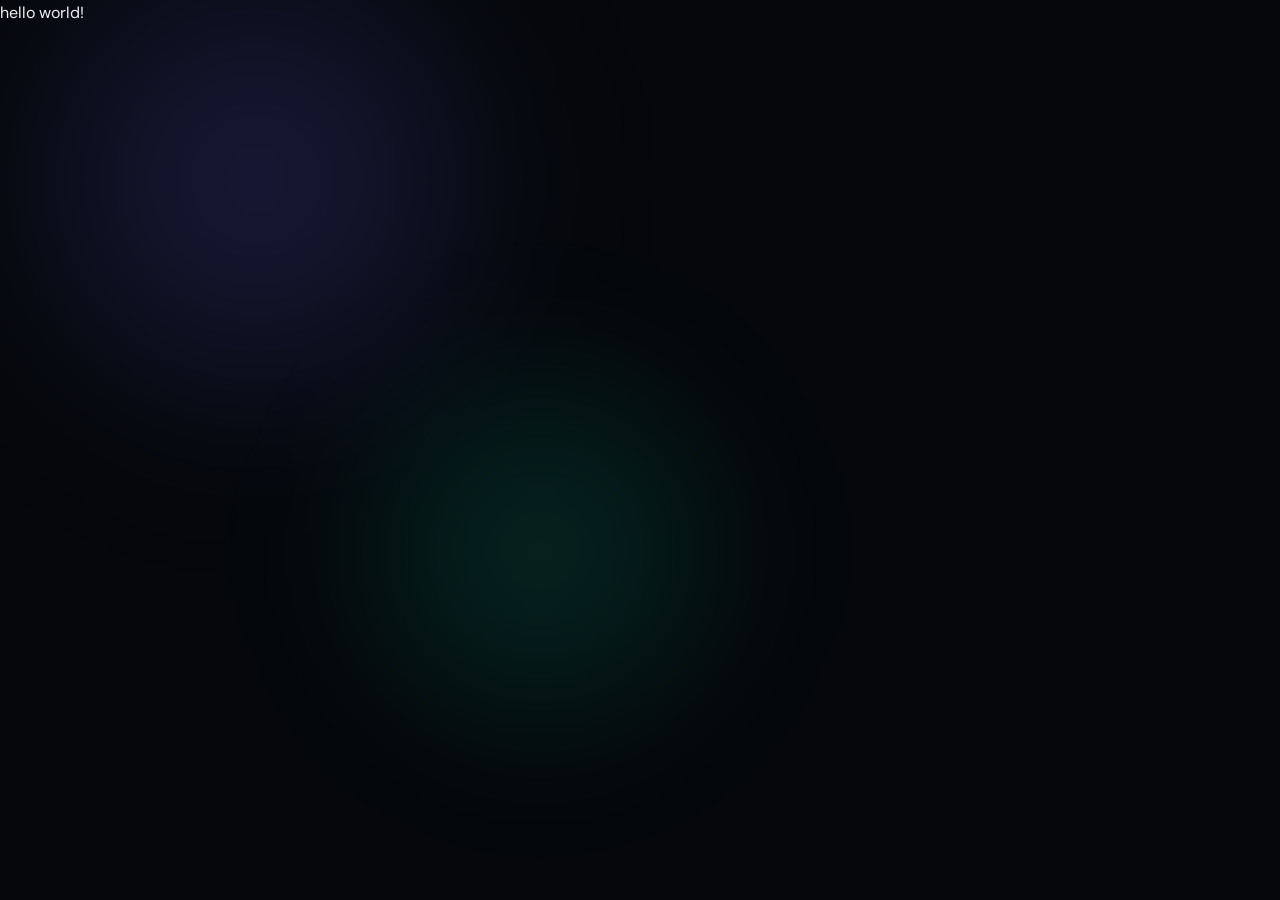
==== commit f58204e8: "helo wolrd" ====
--- a/index.html
+++ b/index.html
@@ -19,248 +19,6 @@
   <script src="main.js" defer></script>
 </head>
 <body>
-  <div class="scroll-progress" aria-hidden="true"></div>
-  <div class="custom-cursor-dot" aria-hidden="true"></div>
-  <div class="custom-cursor-circle" aria-hidden="true"></div>
-
-  <a class="skip-link" href="#main">Skip to content</a>
-
-  <header class="site-header" data-header>
-    <nav class="nav shell" aria-label="Primary navigation">
-      <a class="monogram" href="#top" aria-label="Zernan Vash Arive, home">ZA</a>
-      <div class="nav-links">
-        <a href="#work">Work</a>
-        <a href="#about">About</a>
-        <a href="#visuals">Visuals</a>
-      </div>
-      <a class="nav-contact" href="#contact">Let's talk <span aria-hidden="true">↗</span></a>
-    </nav>
-  </header>
-
-  <main id="main">
-    <section class="hero" id="top" aria-labelledby="hero-title">
-      <div class="hero-art" aria-hidden="true">
-        <img src="src/cosmicnight.webp" alt="">
-      </div>
-      <div class="hero-shade" aria-hidden="true"></div>
-      <div class="hero-grid shell">
-        <div class="hero-copy" data-reveal>
-          <p class="kicker"><span></span> Dagupan City, Philippines</p>
-          <h1 id="hero-title">Zernan Vash<br><em class="decode-text" data-text="Arive.">Arive.</em></h1>
-          <p class="hero-role">Creative technologist focused on cybersecurity and software engineering.</p>
-          <div class="hero-actions">
-            <a class="button button-light" href="#work">View selected work</a>
-            <a class="text-link" href="#about">More about me <span aria-hidden="true">↓</span></a>
-          </div>
-        </div>
-        <div class="hero-console-container" data-reveal>
-          <div class="console-card">
-            <div class="console-header">
-              <span class="dot red"></span>
-              <span class="dot yellow"></span>
-              <span class="dot green"></span>
-              <span class="console-title">zernanvash@udd:~</span>
-            </div>
-            <div class="console-body">
-              <p class="console-line"><span class="prompt">$</span> systemctl status profile</p>
-              <p class="console-output text-success">● zernan-vash-profile.service - Creative Technologist Active</p>
-              <p class="console-line"><span class="prompt">$</span> cat focus.json</p>
-              <pre class="console-json">{
-  <span class="json-key">"identity"</span>: <span class="json-val">"Zernan Vash Arive"</span>,
-  <span class="json-key">"status"</span>: <span class="json-val">"BSCS student & freelancer"</span>,
-  <span class="json-key">"focus"</span>: [<span class="json-val">"cybersecurity"</span>, <span class="json-val">"software_engineering"</span>],
-  <span class="json-key">"tools"</span>: [<span class="json-val">"Go"</span>, <span class="json-val">"Solidity"</span>, <span class="json-val">"Roblox/Luau"</span>, <span class="json-val">"Blender"</span>]
-}</pre>
-              <p class="console-line"><span class="prompt">$</span> tail -n 3 security_logs.log</p>
-              <div class="console-logs">
-                <p>[OK] viction_node_listener: block #1842091 synced</p>
-                <p>[OK] packet_analyzer: interface eth0 listening...</p>
-                <p>[OK] lua_runtime: garbage collection complete (1.2ms)</p>
-              </div>
-            </div>
-          </div>
-        </div>
-      </div>
-      <div class="hero-index shell" aria-hidden="true">
-        <span>Portfolio / 2026</span>
-        <span>Scroll to explore</span>
-      </div>
-    </section>
-
-    <section class="intro section shell" id="about" aria-labelledby="about-title">
-      <div class="section-mark" data-reveal>
-        <span>01</span>
-        <span>About</span>
-      </div>
-      <div class="intro-copy" data-reveal>
-        <h2 id="about-title" class="decode-trigger">I learn by <em>building</em> and apply what I learn across disciplines.</h2>
-        <div class="intro-detail">
-          <p>I am a Computer Science student at Universidad de Dagupan, graduating in 2027. An early interest in ethical hacking and mathematics led me toward understanding how software works, how it fails, and how it can be built better.</p>
-          <p>I am currently focused on cybersecurity and software engineering. Game development, video editing, and 3D work remain part of the same process: turning technical ideas into things people can use and experience.</p>
-        </div>
-      </div>
-    </section>
-
-    <section class="work section shell" id="work" aria-labelledby="work-title">
-      <div class="section-heading" data-reveal>
-        <div class="section-mark"><span>02</span><span>Selected work</span></div>
-        <h2 id="work-title" class="decode-trigger">Projects that kept<br>growing after the idea.</h2>
-      </div>
-
-      <article class="project project-primary" data-reveal>
-        <div class="project-visual project-juander" aria-hidden="true">
-          <div class="network-grid"></div>
-          <div class="api-console">
-            <div class="api-console-header">
-              <span>API_GATEWAY [ACTIVE]</span>
-              <span class="status-indicator"></span>
-            </div>
-            <div class="api-console-body">
-              <div class="log-entry"><span class="log-time">13:24:02</span> <span class="log-method GET">GET</span> /api/v1/ecotour/rewards <span class="log-status status-200">200 OK</span></div>
-              <div class="log-entry"><span class="log-time">13:24:05</span> <span class="log-method POST">POST</span> /api/v1/viction/mint <span class="log-status status-201">201 Created</span></div>
-              <div class="log-entry"><span class="log-time">13:24:08</span> <span class="log-method SEC">SEC</span> contract.sol: rewardClaimed() <span class="log-status status-200">Verified</span></div>
-            </div>
-          </div>
-          <span class="project-glyph">JQ</span>
-          <span class="visual-caption">Explore / Act / Earn</span>
-        </div>
-        <div class="project-copy">
-          <div class="project-meta"><span>Capstone · Ongoing</span><span>Team of five</span></div>
-          <h3>JuanDerQuest</h3>
-          <p>A gamified ecotourism platform that began as a hackathon project, won Hack the Chain 25.2, and is now being developed into a deployable capstone system.</p>
-          <p class="role"><strong>My part</strong> Backend development for the APIs, data models, reward logic, and connected features behind the experience.</p>
-          <ul class="tags" aria-label="Technologies"><li>Go</li><li>SQLite</li><li>REST API</li><li>Solidity</li><li>Viction</li></ul>
-          <p class="project-note">Champion, Hack the Chain 25.2</p>
-        </div>
-      </article>
-
-      <article class="project project-secondary" data-reveal>
-        <div class="project-copy">
-          <div class="project-meta"><span>Solo project</span><span>Published game</span></div>
-          <h3>Night Shift:<br><em>Universidad</em></h3>
-          <p>A psychological exploration-horror game set in an empty university where routine tasks give way to environmental anomalies.</p>
-          <p class="role"><strong>My part</strong> Everything from game logic and environment design to the 3D models and visual atmosphere.</p>
-          <ul class="tags" aria-label="Technologies"><li>Roblox Studio</li><li>Luau</li><li>Blender</li></ul>
-          <a class="arrow-link" href="https://www.roblox.com/games/89279983871745" target="_blank" rel="noopener">Visit the game <span aria-hidden="true">↗</span></a>
-        </div>
-        <a class="project-visual project-night" href="https://www.roblox.com/games/89279983871745" target="_blank" rel="noopener" aria-label="Open Night Shift: Universidad on Roblox">
-          <div class="cctv-overlay">
-            <div class="cctv-header">
-              <span class="cctv-cam">CAM_02 (COURTYARD)</span>
-              <span class="cctv-rec"><span class="rec-dot"></span>REC</span>
-            </div>
-            <div class="cctv-static"></div>
-            <div class="cctv-time" data-cctv-time>21:28:17</div>
-          </div>
-          <img src="src/brain_error_final.webp" alt="Dark digital artwork with a blue error screen and a central figure">
-          <span class="night-title">NIGHT<br>SHIFT</span>
-          <span class="visual-caption">Universidad / Roblox</span>
-        </a>
-      </article>
-    </section>
-
-    <section class="practice section" aria-labelledby="practice-title">
-      <div class="shell">
-        <div class="section-mark light" data-reveal><span>03</span><span>Current practice</span></div>
-        <div class="practice-head" data-reveal>
-          <h2 id="practice-title" class="decode-trigger">One practice,<br><em>different lenses.</em></h2>
-          <p>I use the discipline each problem calls for, without treating the tools as the identity.</p>
-        </div>
-        <div class="practice-list">
-          <article data-reveal class="practice-card">
-            <div class="practice-top">
-              <span>01</span>
-              <h3>Understand</h3>
-            </div>
-            <p>Cybersecurity helps me examine systems, trace behavior, and find where assumptions break.</p>
-            <div class="practice-code-preview">
-              <pre><code>$ rizin -A target_binary
-[x] Analyze all flags
-[x] Analyze function calls
-[x] Found vulnerability at 0x080484</code></pre>
-            </div>
-            <small>CTFs · Web · Reverse engineering · Networks</small>
-          </article>
-          <article data-reveal class="practice-card">
-            <div class="practice-top">
-              <span>02</span>
-              <h3>Build</h3>
-            </div>
-            <p>Software engineering gives those findings structure through backend logic, data, and reliable interfaces.</p>
-            <div class="practice-code-preview">
-              <pre><code>func main() {
-    db := InitDatabase()
-    r := SetupRouter(db)
-    log.Fatal(r.Run(":8080"))
-}</code></pre>
-            </div>
-            <small>Java · Python · C/C++ · JavaScript · Go · PHP</small>
-          </article>
-          <article data-reveal class="practice-card">
-            <div class="practice-top">
-              <span>03</span>
-              <h3>Shape</h3>
-            </div>
-            <p>Games and visual media turn systems into experiences with interaction, pacing, and atmosphere.</p>
-            <div class="practice-code-preview">
-              <pre><code>local lighting = game:GetService("Lighting")
-lighting.Ambient = Color3.fromRGB(10, 12, 18)
-lighting.OutdoorAmbient = Color3.new(0, 0, 0)</code></pre>
-            </div>
-            <small>Roblox Studio · Blender · Adobe Creative Cloud</small>
-          </article>
-        </div>
-      </div>
-    </section>
-
-    <section class="visuals section shell" id="visuals" aria-labelledby="visuals-title">
-      <div class="section-heading visuals-heading" data-reveal>
-        <div class="section-mark"><span>04</span><span>Visual work</span></div>
-        <h2 id="visuals-title" class="decode-trigger">Studies in mood,<br>motion, and <em>form.</em></h2>
-        <p>Selected personal work alongside private freelance and school editing projects.</p>
-      </div>
-      <div class="gallery" data-reveal>
-        <figure class="gallery-wide">
-          <img src="src/cosmicnight.webp" alt="A figure with a glowing screen for a head in a dark room" loading="lazy">
-          <figcaption>Cosmic Night</figcaption>
-          <div class="gallery-overlay"></div>
-        </figure>
-        <figure class="gallery-tall">
-          <img src="src/robot_heart_final.webp" alt="A mechanical hand holding a heart against a bright painted background" loading="lazy">
-          <figcaption>Robot Heart</figcaption>
-          <div class="gallery-overlay"></div>
-        </figure>
-        <figure>
-          <img src="src/BOAT_REFLECTION.webp" alt="An inverted reflection of a person beside a boat" loading="lazy">
-          <figcaption>Boat Reflection</figcaption>
-          <div class="gallery-overlay"></div>
-        </figure>
-      </div>
-      <a class="archive-link" href="artworks/">Open the visual archive <span aria-hidden="true">↗</span></a>
-    </section>
-
-    <section class="contact section" id="contact" aria-labelledby="contact-title">
-      <div class="contact-orbit" aria-hidden="true"></div>
-      <div class="shell contact-inner" data-reveal>
-        <p class="kicker"><span></span> Open to selected development projects</p>
-        <h2 id="contact-title" class="decode-trigger">Have something worth<br><em>building?</em></h2>
-        <div class="contact-email-wrapper">
-          <button class="contact-email-btn" id="copy-email-btn" aria-label="Copy email address" title="Click to copy email">
-            <span class="email-text">zernanvasharive16@gmail.com</span>
-            <span class="copy-icon" aria-hidden="true">
-              <svg width="20" height="20" viewBox="0 0 24 24" fill="none" stroke="currentColor" stroke-width="2" stroke-linecap="round" stroke-linejoin="round"><rect x="9" y="9" width="13" height="13" rx="2" ry="2"></rect><path d="M5 15H4a2 2 0 0 1-2-2V4a2 2 0 0 1 2-2h9a2 2 0 0 1 2 2v1"></path></svg>
-            </span>
-          </button>
-        </div>
-      </div>
-    </section>
-  </main>
-
-  <footer class="footer shell">
-    <p>© <span data-year>2026</span> Zernan Vash Arive</p>
-    <div><a href="https://github.com/zernanvash" target="_blank" rel="noopener">GitHub</a><a href="https://linkedin.com/in/zernan-vash-arive-a1ba27344" target="_blank" rel="noopener">LinkedIn</a><a href="#top">Back to top ↑</a></div>
-  </footer>
-
-  <div id="toast" class="toast" aria-live="polite" aria-hidden="true">Email copied to clipboard!</div>
+  hello world!
 </body>
 </html>
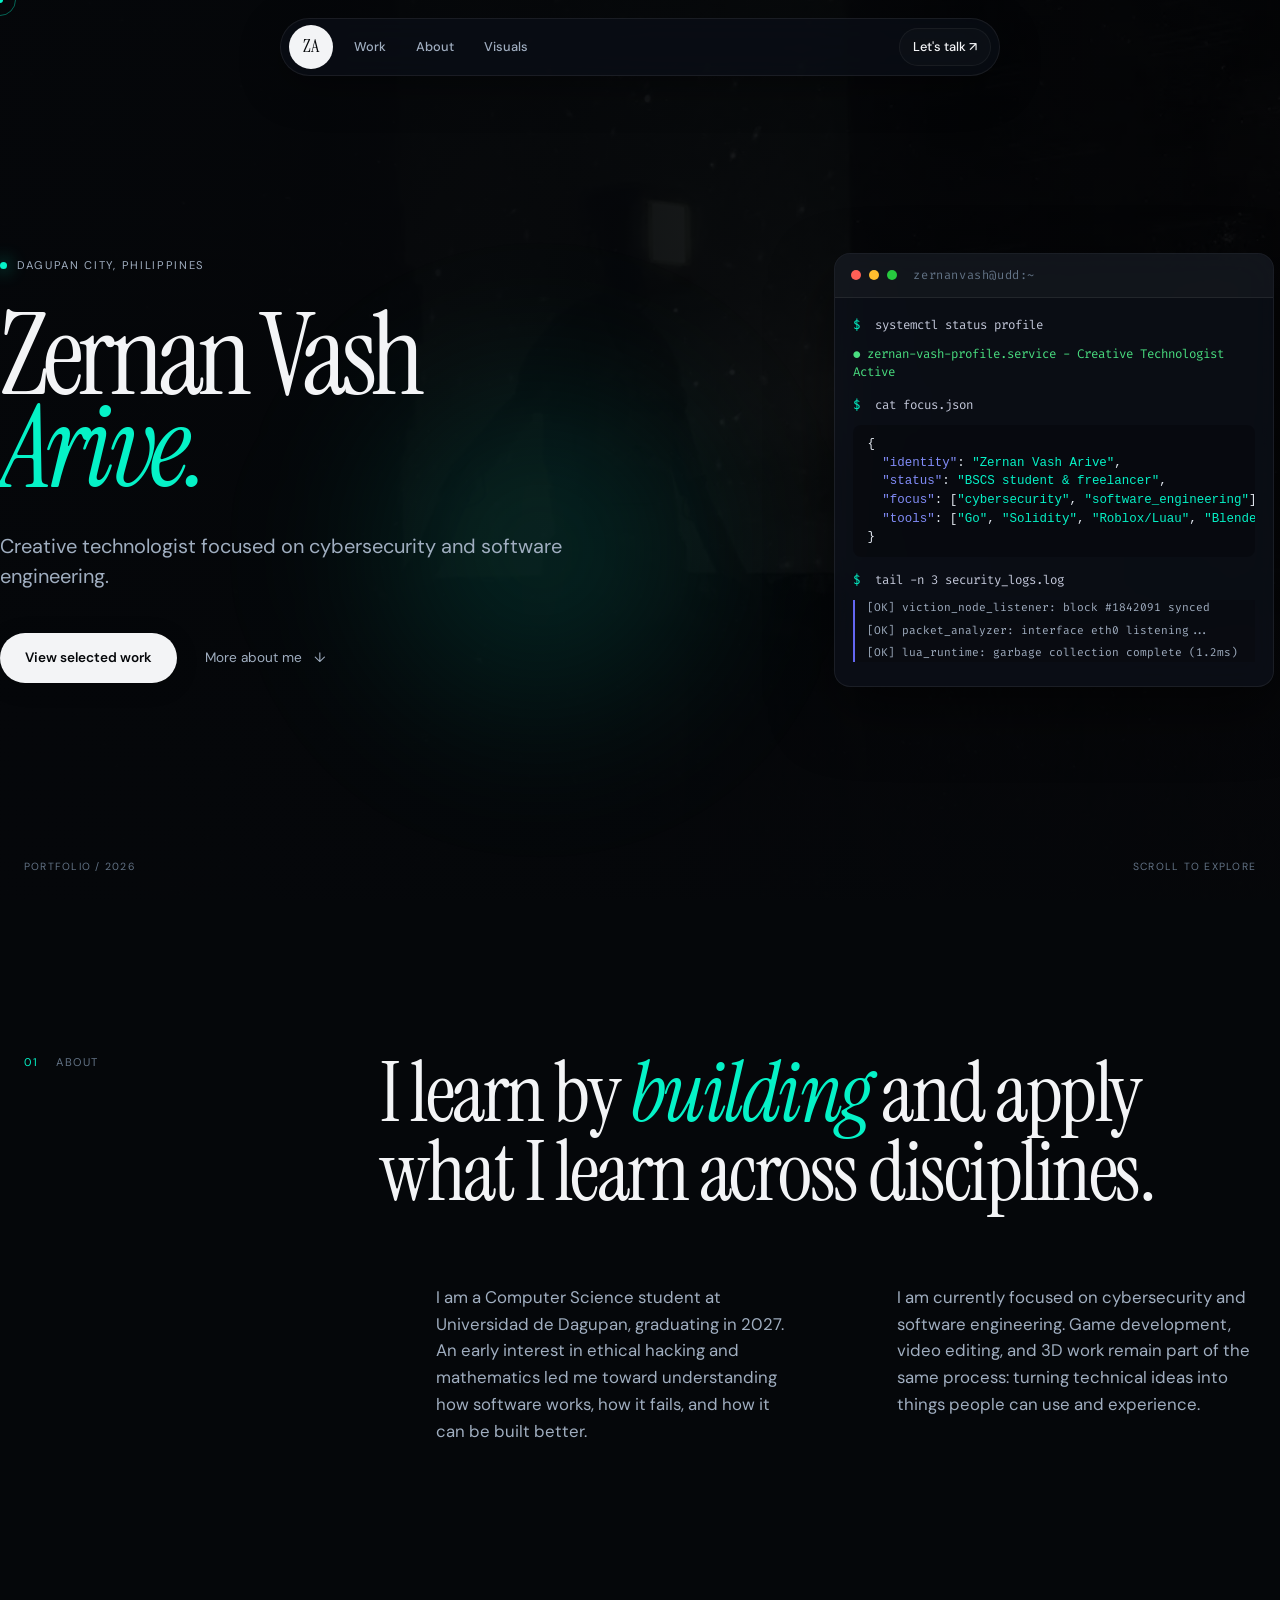
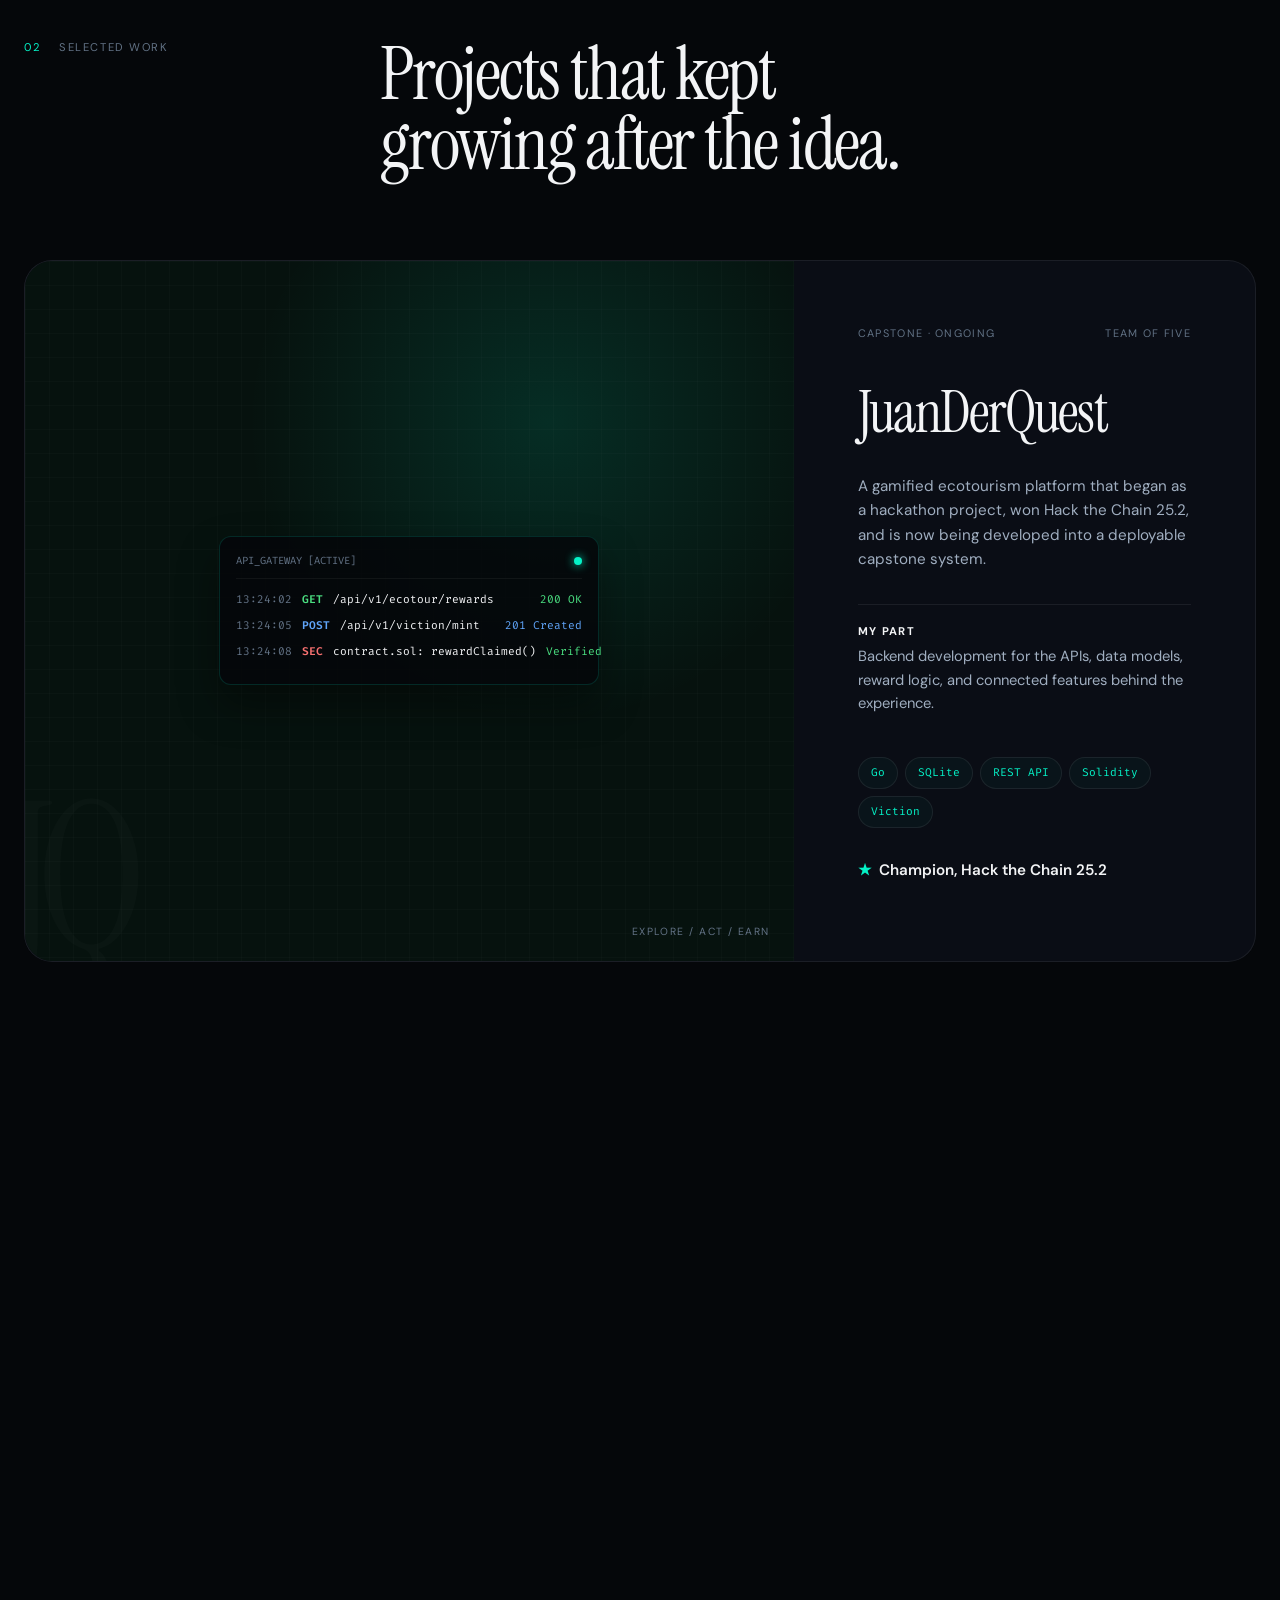
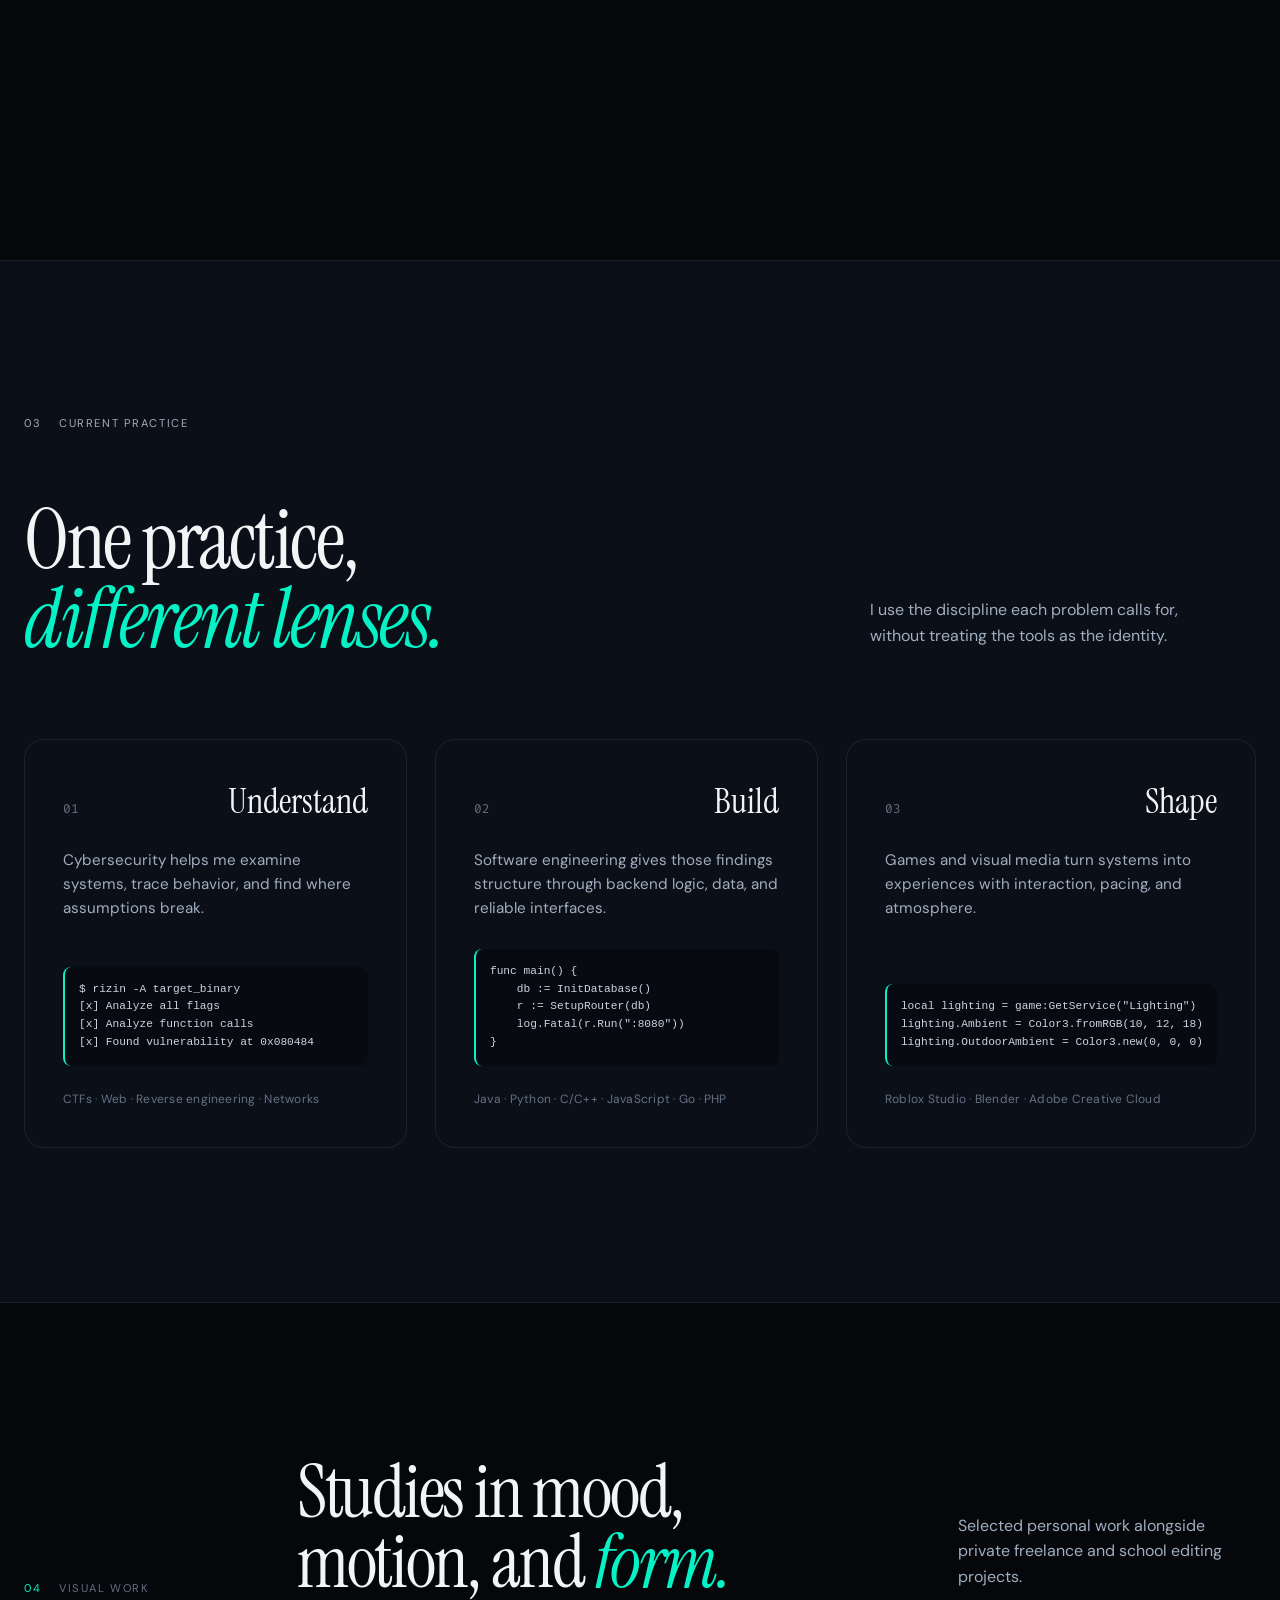
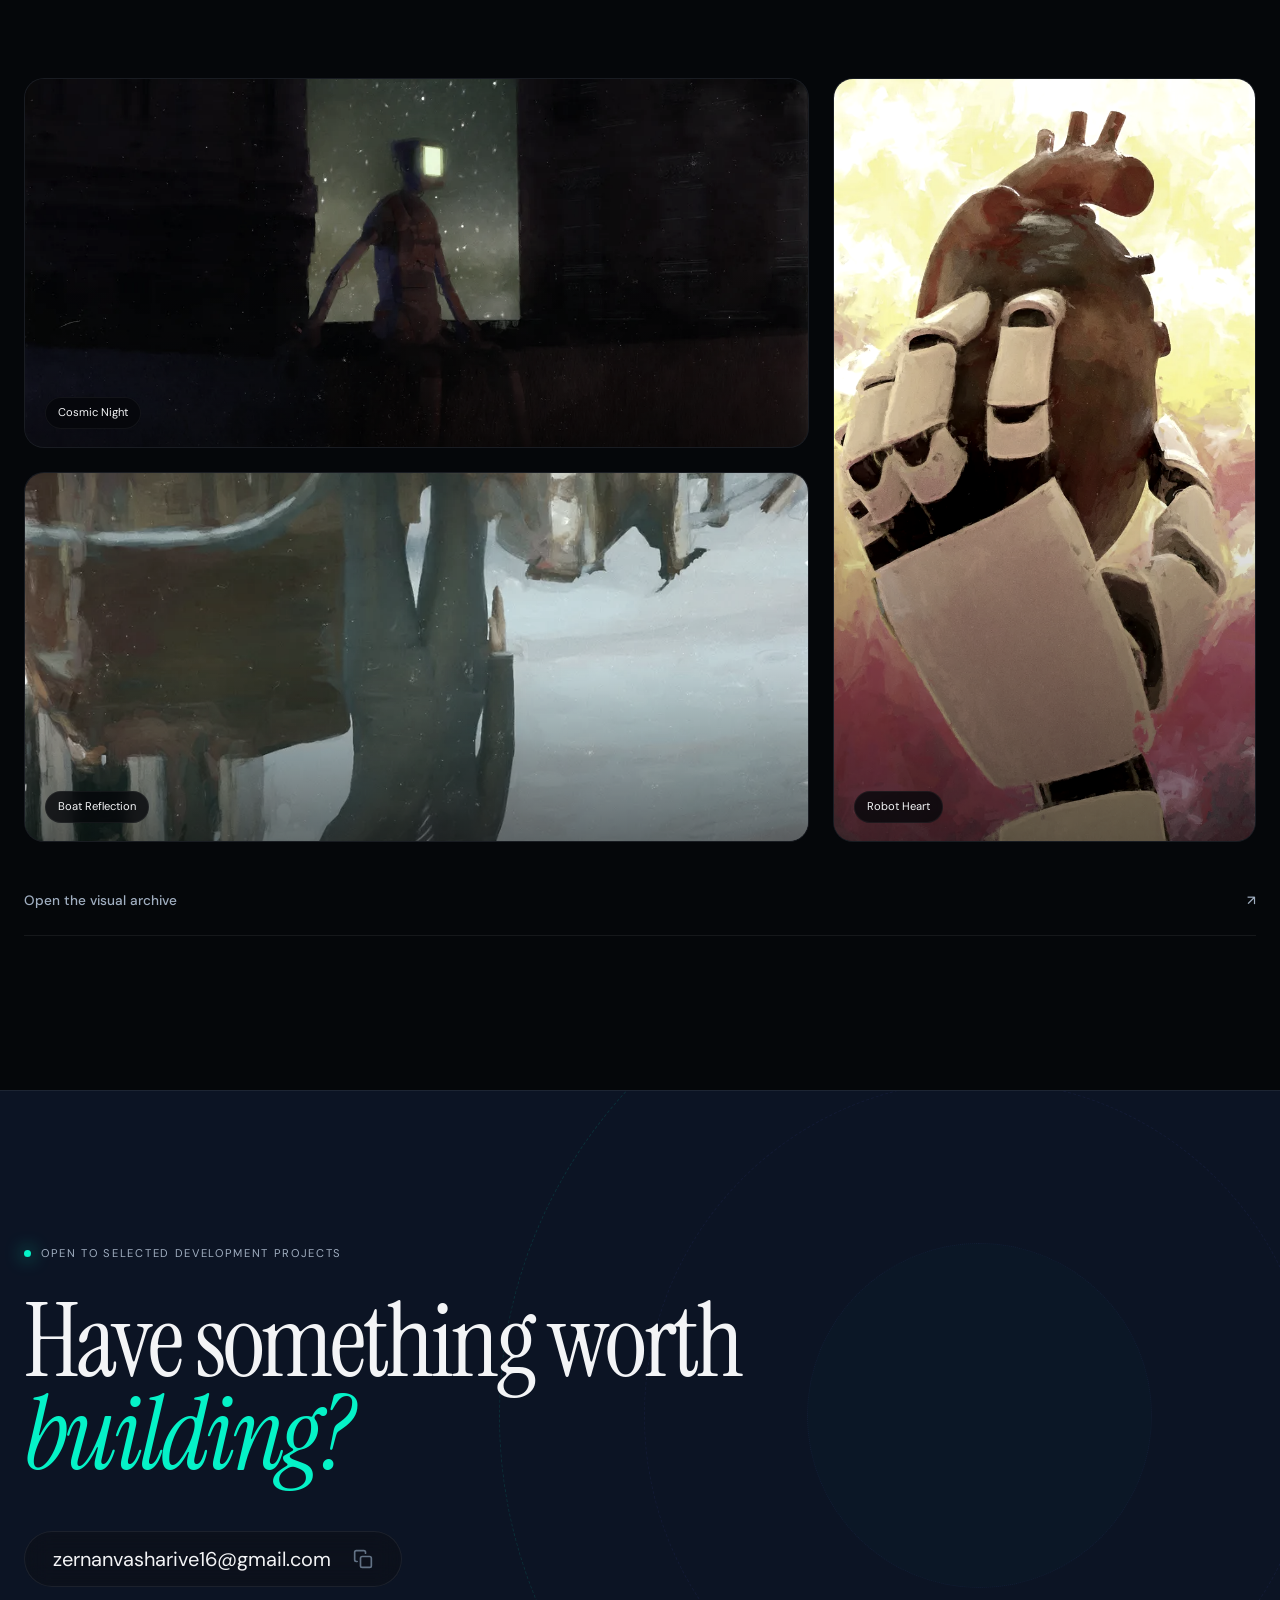
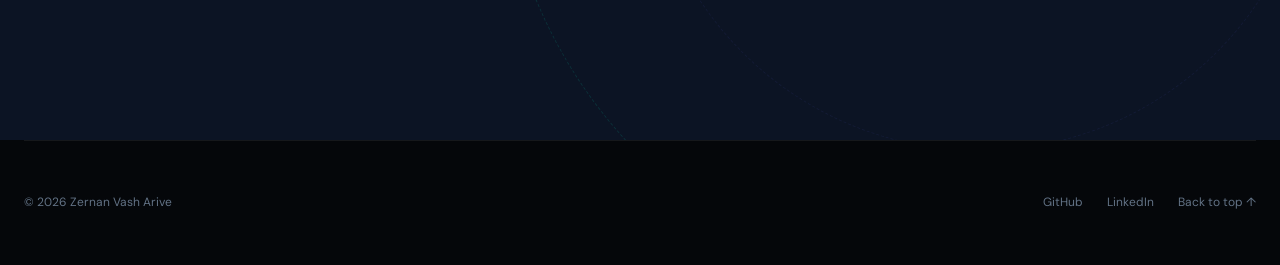
==== commit f856b6ce: "fix" ====
--- a/index.html
+++ b/index.html
@@ -19,6 +19,248 @@
   <script src="main.js" defer></script>
 </head>
 <body>
-  hello world!
+  <div class="scroll-progress" aria-hidden="true"></div>
+  <div class="custom-cursor-dot" aria-hidden="true"></div>
+  <div class="custom-cursor-circle" aria-hidden="true"></div>
+
+  <a class="skip-link" href="#main">Skip to content</a>
+
+  <header class="site-header" data-header>
+    <nav class="nav shell" aria-label="Primary navigation">
+      <a class="monogram" href="#top" aria-label="Zernan Vash Arive, home">ZA</a>
+      <div class="nav-links">
+        <a href="#work">Work</a>
+        <a href="#about">About</a>
+        <a href="#visuals">Visuals</a>
+      </div>
+      <a class="nav-contact" href="#contact">Let's talk <span aria-hidden="true">↗</span></a>
+    </nav>
+  </header>
+
+  <main id="main">
+    <section class="hero" id="top" aria-labelledby="hero-title">
+      <div class="hero-art" aria-hidden="true">
+        <img src="src/cosmicnight.webp" alt="">
+      </div>
+      <div class="hero-shade" aria-hidden="true"></div>
+      <div class="hero-grid shell">
+        <div class="hero-copy" data-reveal>
+          <p class="kicker"><span></span> Dagupan City, Philippines</p>
+          <h1 id="hero-title">Zernan Vash<br><em class="decode-text" data-text="Arive.">Arive.</em></h1>
+          <p class="hero-role">Creative technologist focused on cybersecurity and software engineering.</p>
+          <div class="hero-actions">
+            <a class="button button-light" href="#work">View selected work</a>
+            <a class="text-link" href="#about">More about me <span aria-hidden="true">↓</span></a>
+          </div>
+        </div>
+        <div class="hero-console-container" data-reveal>
+          <div class="console-card">
+            <div class="console-header">
+              <span class="dot red"></span>
+              <span class="dot yellow"></span>
+              <span class="dot green"></span>
+              <span class="console-title">zernanvash@udd:~</span>
+            </div>
+            <div class="console-body">
+              <p class="console-line"><span class="prompt">$</span> systemctl status profile</p>
+              <p class="console-output text-success">● zernan-vash-profile.service - Creative Technologist Active</p>
+              <p class="console-line"><span class="prompt">$</span> cat focus.json</p>
+              <pre class="console-json">{
+  <span class="json-key">"identity"</span>: <span class="json-val">"Zernan Vash Arive"</span>,
+  <span class="json-key">"status"</span>: <span class="json-val">"BSCS student & freelancer"</span>,
+  <span class="json-key">"focus"</span>: [<span class="json-val">"cybersecurity"</span>, <span class="json-val">"software_engineering"</span>],
+  <span class="json-key">"tools"</span>: [<span class="json-val">"Go"</span>, <span class="json-val">"Solidity"</span>, <span class="json-val">"Roblox/Luau"</span>, <span class="json-val">"Blender"</span>]
+}</pre>
+              <p class="console-line"><span class="prompt">$</span> tail -n 3 security_logs.log</p>
+              <div class="console-logs">
+                <p>[OK] viction_node_listener: block #1842091 synced</p>
+                <p>[OK] packet_analyzer: interface eth0 listening...</p>
+                <p>[OK] lua_runtime: garbage collection complete (1.2ms)</p>
+              </div>
+            </div>
+          </div>
+        </div>
+      </div>
+      <div class="hero-index shell" aria-hidden="true">
+        <span>Portfolio / 2026</span>
+        <span>Scroll to explore</span>
+      </div>
+    </section>
+
+    <section class="intro section shell" id="about" aria-labelledby="about-title">
+      <div class="section-mark" data-reveal>
+        <span>01</span>
+        <span>About</span>
+      </div>
+      <div class="intro-copy" data-reveal>
+        <h2 id="about-title" class="decode-trigger">I learn by <em>building</em> and apply what I learn across disciplines.</h2>
+        <div class="intro-detail">
+          <p>I am a Computer Science student at Universidad de Dagupan, graduating in 2027. An early interest in ethical hacking and mathematics led me toward understanding how software works, how it fails, and how it can be built better.</p>
+          <p>I am currently focused on cybersecurity and software engineering. Game development, video editing, and 3D work remain part of the same process: turning technical ideas into things people can use and experience.</p>
+        </div>
+      </div>
+    </section>
+
+    <section class="work section shell" id="work" aria-labelledby="work-title">
+      <div class="section-heading" data-reveal>
+        <div class="section-mark"><span>02</span><span>Selected work</span></div>
+        <h2 id="work-title" class="decode-trigger">Projects that kept<br>growing after the idea.</h2>
+      </div>
+
+      <article class="project project-primary" data-reveal>
+        <div class="project-visual project-juander" aria-hidden="true">
+          <div class="network-grid"></div>
+          <div class="api-console">
+            <div class="api-console-header">
+              <span>API_GATEWAY [ACTIVE]</span>
+              <span class="status-indicator"></span>
+            </div>
+            <div class="api-console-body">
+              <div class="log-entry"><span class="log-time">13:24:02</span> <span class="log-method GET">GET</span> /api/v1/ecotour/rewards <span class="log-status status-200">200 OK</span></div>
+              <div class="log-entry"><span class="log-time">13:24:05</span> <span class="log-method POST">POST</span> /api/v1/viction/mint <span class="log-status status-201">201 Created</span></div>
+              <div class="log-entry"><span class="log-time">13:24:08</span> <span class="log-method SEC">SEC</span> contract.sol: rewardClaimed() <span class="log-status status-200">Verified</span></div>
+            </div>
+          </div>
+          <span class="project-glyph">JQ</span>
+          <span class="visual-caption">Explore / Act / Earn</span>
+        </div>
+        <div class="project-copy">
+          <div class="project-meta"><span>Capstone · Ongoing</span><span>Team of five</span></div>
+          <h3>JuanDerQuest</h3>
+          <p>A gamified ecotourism platform that began as a hackathon project, won Hack the Chain 25.2, and is now being developed into a deployable capstone system.</p>
+          <p class="role"><strong>My part</strong> Backend development for the APIs, data models, reward logic, and connected features behind the experience.</p>
+          <ul class="tags" aria-label="Technologies"><li>Go</li><li>SQLite</li><li>REST API</li><li>Solidity</li><li>Viction</li></ul>
+          <p class="project-note">Champion, Hack the Chain 25.2</p>
+        </div>
+      </article>
+
+      <article class="project project-secondary" data-reveal>
+        <div class="project-copy">
+          <div class="project-meta"><span>Solo project</span><span>Published game</span></div>
+          <h3>Night Shift:<br><em>Universidad</em></h3>
+          <p>A psychological exploration-horror game set in an empty university where routine tasks give way to environmental anomalies.</p>
+          <p class="role"><strong>My part</strong> Everything from game logic and environment design to the 3D models and visual atmosphere.</p>
+          <ul class="tags" aria-label="Technologies"><li>Roblox Studio</li><li>Luau</li><li>Blender</li></ul>
+          <a class="arrow-link" href="https://www.roblox.com/games/89279983871745" target="_blank" rel="noopener">Visit the game <span aria-hidden="true">↗</span></a>
+        </div>
+        <a class="project-visual project-night" href="https://www.roblox.com/games/89279983871745" target="_blank" rel="noopener" aria-label="Open Night Shift: Universidad on Roblox">
+          <div class="cctv-overlay">
+            <div class="cctv-header">
+              <span class="cctv-cam">CAM_02 (COURTYARD)</span>
+              <span class="cctv-rec"><span class="rec-dot"></span>REC</span>
+            </div>
+            <div class="cctv-static"></div>
+            <div class="cctv-time" data-cctv-time>21:28:17</div>
+          </div>
+          <img src="src/brain_error_final.webp" alt="Dark digital artwork with a blue error screen and a central figure">
+          <span class="night-title">NIGHT<br>SHIFT</span>
+          <span class="visual-caption">Universidad / Roblox</span>
+        </a>
+      </article>
+    </section>
+
+    <section class="practice section" aria-labelledby="practice-title">
+      <div class="shell">
+        <div class="section-mark light" data-reveal><span>03</span><span>Current practice</span></div>
+        <div class="practice-head" data-reveal>
+          <h2 id="practice-title" class="decode-trigger">One practice,<br><em>different lenses.</em></h2>
+          <p>I use the discipline each problem calls for, without treating the tools as the identity.</p>
+        </div>
+        <div class="practice-list">
+          <article data-reveal class="practice-card">
+            <div class="practice-top">
+              <span>01</span>
+              <h3>Understand</h3>
+            </div>
+            <p>Cybersecurity helps me examine systems, trace behavior, and find where assumptions break.</p>
+            <div class="practice-code-preview">
+              <pre><code>$ rizin -A target_binary
+[x] Analyze all flags
+[x] Analyze function calls
+[x] Found vulnerability at 0x080484</code></pre>
+            </div>
+            <small>CTFs · Web · Reverse engineering · Networks</small>
+          </article>
+          <article data-reveal class="practice-card">
+            <div class="practice-top">
+              <span>02</span>
+              <h3>Build</h3>
+            </div>
+            <p>Software engineering gives those findings structure through backend logic, data, and reliable interfaces.</p>
+            <div class="practice-code-preview">
+              <pre><code>func main() {
+    db := InitDatabase()
+    r := SetupRouter(db)
+    log.Fatal(r.Run(":8080"))
+}</code></pre>
+            </div>
+            <small>Java · Python · C/C++ · JavaScript · Go · PHP</small>
+          </article>
+          <article data-reveal class="practice-card">
+            <div class="practice-top">
+              <span>03</span>
+              <h3>Shape</h3>
+            </div>
+            <p>Games and visual media turn systems into experiences with interaction, pacing, and atmosphere.</p>
+            <div class="practice-code-preview">
+              <pre><code>local lighting = game:GetService("Lighting")
+lighting.Ambient = Color3.fromRGB(10, 12, 18)
+lighting.OutdoorAmbient = Color3.new(0, 0, 0)</code></pre>
+            </div>
+            <small>Roblox Studio · Blender · Adobe Creative Cloud</small>
+          </article>
+        </div>
+      </div>
+    </section>
+
+    <section class="visuals section shell" id="visuals" aria-labelledby="visuals-title">
+      <div class="section-heading visuals-heading" data-reveal>
+        <div class="section-mark"><span>04</span><span>Visual work</span></div>
+        <h2 id="visuals-title" class="decode-trigger">Studies in mood,<br>motion, and <em>form.</em></h2>
+        <p>Selected personal work alongside private freelance and school editing projects.</p>
+      </div>
+      <div class="gallery" data-reveal>
+        <figure class="gallery-wide">
+          <img src="src/cosmicnight.webp" alt="A figure with a glowing screen for a head in a dark room" loading="lazy">
+          <figcaption>Cosmic Night</figcaption>
+          <div class="gallery-overlay"></div>
+        </figure>
+        <figure class="gallery-tall">
+          <img src="src/robot_heart_final.webp" alt="A mechanical hand holding a heart against a bright painted background" loading="lazy">
+          <figcaption>Robot Heart</figcaption>
+          <div class="gallery-overlay"></div>
+        </figure>
+        <figure>
+          <img src="src/BOAT_REFLECTION.webp" alt="An inverted reflection of a person beside a boat" loading="lazy">
+          <figcaption>Boat Reflection</figcaption>
+          <div class="gallery-overlay"></div>
+        </figure>
+      </div>
+      <a class="archive-link" href="artworks/">Open the visual archive <span aria-hidden="true">↗</span></a>
+    </section>
+
+    <section class="contact section" id="contact" aria-labelledby="contact-title">
+      <div class="contact-orbit" aria-hidden="true"></div>
+      <div class="shell contact-inner" data-reveal>
+        <p class="kicker"><span></span> Open to selected development projects</p>
+        <h2 id="contact-title" class="decode-trigger">Have something worth<br><em>building?</em></h2>
+        <div class="contact-email-wrapper">
+          <button class="contact-email-btn" id="copy-email-btn" aria-label="Copy email address" title="Click to copy email">
+            <span class="email-text">zernanvasharive16@gmail.com</span>
+            <span class="copy-icon" aria-hidden="true">
+              <svg width="20" height="20" viewBox="0 0 24 24" fill="none" stroke="currentColor" stroke-width="2" stroke-linecap="round" stroke-linejoin="round"><rect x="9" y="9" width="13" height="13" rx="2" ry="2"></rect><path d="M5 15H4a2 2 0 0 1-2-2V4a2 2 0 0 1 2-2h9a2 2 0 0 1 2 2v1"></path></svg>
+            </span>
+          </button>
+        </div>
+      </div>
+    </section>
+  </main>
+
+  <footer class="footer shell">
+    <p>© <span data-year>2026</span> Zernan Vash Arive</p>
+    <div><a href="https://github.com/zernanvash" target="_blank" rel="noopener">GitHub</a><a href="https://linkedin.com/in/zernan-vash-arive-a1ba27344" target="_blank" rel="noopener">LinkedIn</a><a href="#top">Back to top ↑</a></div>
+  </footer>
+
+  <div id="toast" class="toast" aria-live="polite" aria-hidden="true">Email copied to clipboard!</div>
 </body>
 </html>
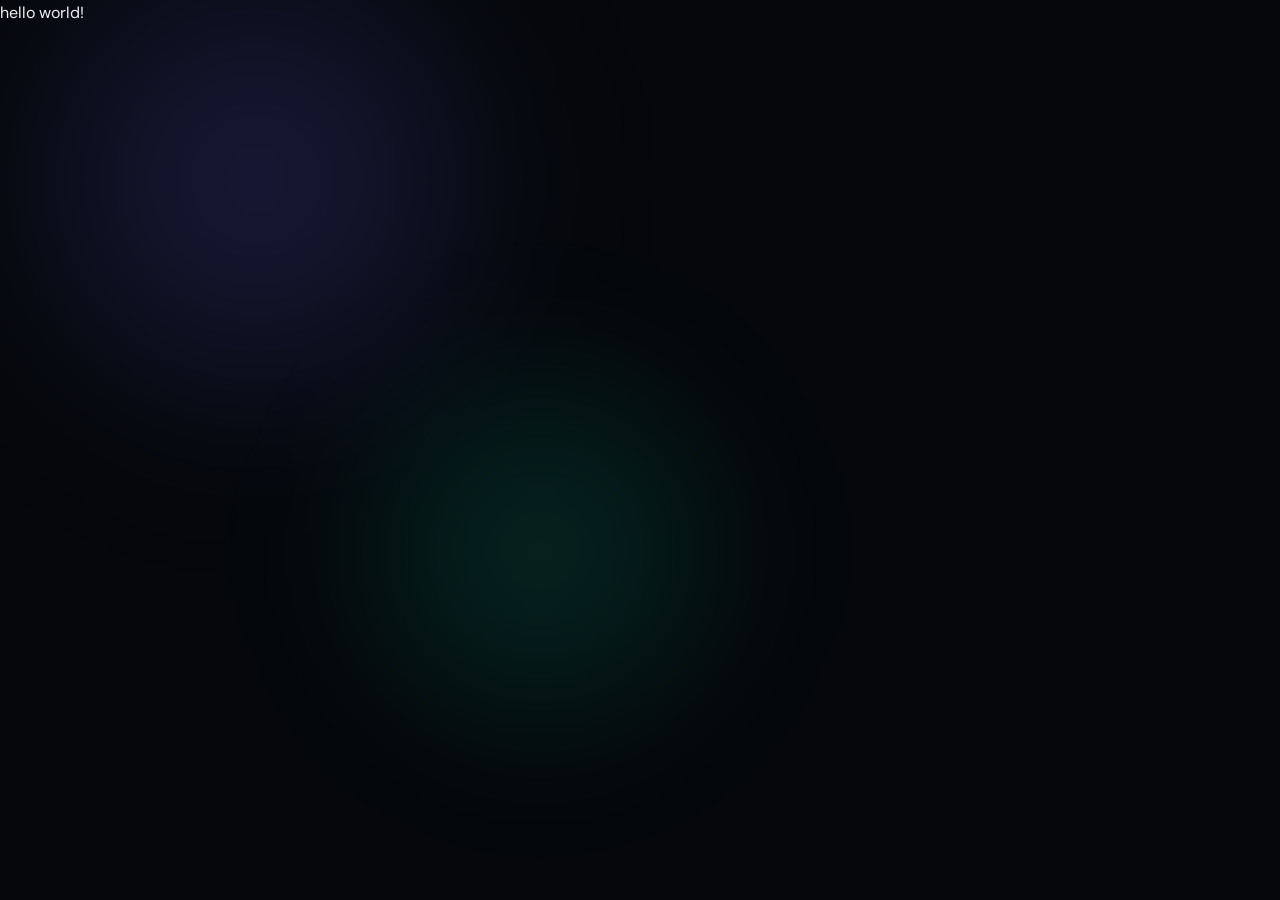
==== commit e6221647: "helo wolrd" ====
--- a/index.html
+++ b/index.html
@@ -19,248 +19,6 @@
   <script src="main.js" defer></script>
 </head>
 <body>
-  <div class="scroll-progress" aria-hidden="true"></div>
-  <div class="custom-cursor-dot" aria-hidden="true"></div>
-  <div class="custom-cursor-circle" aria-hidden="true"></div>
-
-  <a class="skip-link" href="#main">Skip to content</a>
-
-  <header class="site-header" data-header>
-    <nav class="nav shell" aria-label="Primary navigation">
-      <a class="monogram" href="#top" aria-label="Zernan Vash Arive, home">ZA</a>
-      <div class="nav-links">
-        <a href="#work">Work</a>
-        <a href="#about">About</a>
-        <a href="#visuals">Visuals</a>
-      </div>
-      <a class="nav-contact" href="#contact">Let's talk <span aria-hidden="true">↗</span></a>
-    </nav>
-  </header>
-
-  <main id="main">
-    <section class="hero" id="top" aria-labelledby="hero-title">
-      <div class="hero-art" aria-hidden="true">
-        <img src="src/cosmicnight.webp" alt="">
-      </div>
-      <div class="hero-shade" aria-hidden="true"></div>
-      <div class="hero-grid shell">
-        <div class="hero-copy" data-reveal>
-          <p class="kicker"><span></span> Dagupan City, Philippines</p>
-          <h1 id="hero-title">Zernan Vash<br><em class="decode-text" data-text="Arive.">Arive.</em></h1>
-          <p class="hero-role">Creative technologist focused on cybersecurity and software engineering.</p>
-          <div class="hero-actions">
-            <a class="button button-light" href="#work">View selected work</a>
-            <a class="text-link" href="#about">More about me <span aria-hidden="true">↓</span></a>
-          </div>
-        </div>
-        <div class="hero-console-container" data-reveal>
-          <div class="console-card">
-            <div class="console-header">
-              <span class="dot red"></span>
-              <span class="dot yellow"></span>
-              <span class="dot green"></span>
-              <span class="console-title">zernanvash@udd:~</span>
-            </div>
-            <div class="console-body">
-              <p class="console-line"><span class="prompt">$</span> systemctl status profile</p>
-              <p class="console-output text-success">● zernan-vash-profile.service - Creative Technologist Active</p>
-              <p class="console-line"><span class="prompt">$</span> cat focus.json</p>
-              <pre class="console-json">{
-  <span class="json-key">"identity"</span>: <span class="json-val">"Zernan Vash Arive"</span>,
-  <span class="json-key">"status"</span>: <span class="json-val">"BSCS student & freelancer"</span>,
-  <span class="json-key">"focus"</span>: [<span class="json-val">"cybersecurity"</span>, <span class="json-val">"software_engineering"</span>],
-  <span class="json-key">"tools"</span>: [<span class="json-val">"Go"</span>, <span class="json-val">"Solidity"</span>, <span class="json-val">"Roblox/Luau"</span>, <span class="json-val">"Blender"</span>]
-}</pre>
-              <p class="console-line"><span class="prompt">$</span> tail -n 3 security_logs.log</p>
-              <div class="console-logs">
-                <p>[OK] viction_node_listener: block #1842091 synced</p>
-                <p>[OK] packet_analyzer: interface eth0 listening...</p>
-                <p>[OK] lua_runtime: garbage collection complete (1.2ms)</p>
-              </div>
-            </div>
-          </div>
-        </div>
-      </div>
-      <div class="hero-index shell" aria-hidden="true">
-        <span>Portfolio / 2026</span>
-        <span>Scroll to explore</span>
-      </div>
-    </section>
-
-    <section class="intro section shell" id="about" aria-labelledby="about-title">
-      <div class="section-mark" data-reveal>
-        <span>01</span>
-        <span>About</span>
-      </div>
-      <div class="intro-copy" data-reveal>
-        <h2 id="about-title" class="decode-trigger">I learn by <em>building</em> and apply what I learn across disciplines.</h2>
-        <div class="intro-detail">
-          <p>I am a Computer Science student at Universidad de Dagupan, graduating in 2027. An early interest in ethical hacking and mathematics led me toward understanding how software works, how it fails, and how it can be built better.</p>
-          <p>I am currently focused on cybersecurity and software engineering. Game development, video editing, and 3D work remain part of the same process: turning technical ideas into things people can use and experience.</p>
-        </div>
-      </div>
-    </section>
-
-    <section class="work section shell" id="work" aria-labelledby="work-title">
-      <div class="section-heading" data-reveal>
-        <div class="section-mark"><span>02</span><span>Selected work</span></div>
-        <h2 id="work-title" class="decode-trigger">Projects that kept<br>growing after the idea.</h2>
-      </div>
-
-      <article class="project project-primary" data-reveal>
-        <div class="project-visual project-juander" aria-hidden="true">
-          <div class="network-grid"></div>
-          <div class="api-console">
-            <div class="api-console-header">
-              <span>API_GATEWAY [ACTIVE]</span>
-              <span class="status-indicator"></span>
-            </div>
-            <div class="api-console-body">
-              <div class="log-entry"><span class="log-time">13:24:02</span> <span class="log-method GET">GET</span> /api/v1/ecotour/rewards <span class="log-status status-200">200 OK</span></div>
-              <div class="log-entry"><span class="log-time">13:24:05</span> <span class="log-method POST">POST</span> /api/v1/viction/mint <span class="log-status status-201">201 Created</span></div>
-              <div class="log-entry"><span class="log-time">13:24:08</span> <span class="log-method SEC">SEC</span> contract.sol: rewardClaimed() <span class="log-status status-200">Verified</span></div>
-            </div>
-          </div>
-          <span class="project-glyph">JQ</span>
-          <span class="visual-caption">Explore / Act / Earn</span>
-        </div>
-        <div class="project-copy">
-          <div class="project-meta"><span>Capstone · Ongoing</span><span>Team of five</span></div>
-          <h3>JuanDerQuest</h3>
-          <p>A gamified ecotourism platform that began as a hackathon project, won Hack the Chain 25.2, and is now being developed into a deployable capstone system.</p>
-          <p class="role"><strong>My part</strong> Backend development for the APIs, data models, reward logic, and connected features behind the experience.</p>
-          <ul class="tags" aria-label="Technologies"><li>Go</li><li>SQLite</li><li>REST API</li><li>Solidity</li><li>Viction</li></ul>
-          <p class="project-note">Champion, Hack the Chain 25.2</p>
-        </div>
-      </article>
-
-      <article class="project project-secondary" data-reveal>
-        <div class="project-copy">
-          <div class="project-meta"><span>Solo project</span><span>Published game</span></div>
-          <h3>Night Shift:<br><em>Universidad</em></h3>
-          <p>A psychological exploration-horror game set in an empty university where routine tasks give way to environmental anomalies.</p>
-          <p class="role"><strong>My part</strong> Everything from game logic and environment design to the 3D models and visual atmosphere.</p>
-          <ul class="tags" aria-label="Technologies"><li>Roblox Studio</li><li>Luau</li><li>Blender</li></ul>
-          <a class="arrow-link" href="https://www.roblox.com/games/89279983871745" target="_blank" rel="noopener">Visit the game <span aria-hidden="true">↗</span></a>
-        </div>
-        <a class="project-visual project-night" href="https://www.roblox.com/games/89279983871745" target="_blank" rel="noopener" aria-label="Open Night Shift: Universidad on Roblox">
-          <div class="cctv-overlay">
-            <div class="cctv-header">
-              <span class="cctv-cam">CAM_02 (COURTYARD)</span>
-              <span class="cctv-rec"><span class="rec-dot"></span>REC</span>
-            </div>
-            <div class="cctv-static"></div>
-            <div class="cctv-time" data-cctv-time>21:28:17</div>
-          </div>
-          <img src="src/brain_error_final.webp" alt="Dark digital artwork with a blue error screen and a central figure">
-          <span class="night-title">NIGHT<br>SHIFT</span>
-          <span class="visual-caption">Universidad / Roblox</span>
-        </a>
-      </article>
-    </section>
-
-    <section class="practice section" aria-labelledby="practice-title">
-      <div class="shell">
-        <div class="section-mark light" data-reveal><span>03</span><span>Current practice</span></div>
-        <div class="practice-head" data-reveal>
-          <h2 id="practice-title" class="decode-trigger">One practice,<br><em>different lenses.</em></h2>
-          <p>I use the discipline each problem calls for, without treating the tools as the identity.</p>
-        </div>
-        <div class="practice-list">
-          <article data-reveal class="practice-card">
-            <div class="practice-top">
-              <span>01</span>
-              <h3>Understand</h3>
-            </div>
-            <p>Cybersecurity helps me examine systems, trace behavior, and find where assumptions break.</p>
-            <div class="practice-code-preview">
-              <pre><code>$ rizin -A target_binary
-[x] Analyze all flags
-[x] Analyze function calls
-[x] Found vulnerability at 0x080484</code></pre>
-            </div>
-            <small>CTFs · Web · Reverse engineering · Networks</small>
-          </article>
-          <article data-reveal class="practice-card">
-            <div class="practice-top">
-              <span>02</span>
-              <h3>Build</h3>
-            </div>
-            <p>Software engineering gives those findings structure through backend logic, data, and reliable interfaces.</p>
-            <div class="practice-code-preview">
-              <pre><code>func main() {
-    db := InitDatabase()
-    r := SetupRouter(db)
-    log.Fatal(r.Run(":8080"))
-}</code></pre>
-            </div>
-            <small>Java · Python · C/C++ · JavaScript · Go · PHP</small>
-          </article>
-          <article data-reveal class="practice-card">
-            <div class="practice-top">
-              <span>03</span>
-              <h3>Shape</h3>
-            </div>
-            <p>Games and visual media turn systems into experiences with interaction, pacing, and atmosphere.</p>
-            <div class="practice-code-preview">
-              <pre><code>local lighting = game:GetService("Lighting")
-lighting.Ambient = Color3.fromRGB(10, 12, 18)
-lighting.OutdoorAmbient = Color3.new(0, 0, 0)</code></pre>
-            </div>
-            <small>Roblox Studio · Blender · Adobe Creative Cloud</small>
-          </article>
-        </div>
-      </div>
-    </section>
-
-    <section class="visuals section shell" id="visuals" aria-labelledby="visuals-title">
-      <div class="section-heading visuals-heading" data-reveal>
-        <div class="section-mark"><span>04</span><span>Visual work</span></div>
-        <h2 id="visuals-title" class="decode-trigger">Studies in mood,<br>motion, and <em>form.</em></h2>
-        <p>Selected personal work alongside private freelance and school editing projects.</p>
-      </div>
-      <div class="gallery" data-reveal>
-        <figure class="gallery-wide">
-          <img src="src/cosmicnight.webp" alt="A figure with a glowing screen for a head in a dark room" loading="lazy">
-          <figcaption>Cosmic Night</figcaption>
-          <div class="gallery-overlay"></div>
-        </figure>
-        <figure class="gallery-tall">
-          <img src="src/robot_heart_final.webp" alt="A mechanical hand holding a heart against a bright painted background" loading="lazy">
-          <figcaption>Robot Heart</figcaption>
-          <div class="gallery-overlay"></div>
-        </figure>
-        <figure>
-          <img src="src/BOAT_REFLECTION.webp" alt="An inverted reflection of a person beside a boat" loading="lazy">
-          <figcaption>Boat Reflection</figcaption>
-          <div class="gallery-overlay"></div>
-        </figure>
-      </div>
-      <a class="archive-link" href="artworks/">Open the visual archive <span aria-hidden="true">↗</span></a>
-    </section>
-
-    <section class="contact section" id="contact" aria-labelledby="contact-title">
-      <div class="contact-orbit" aria-hidden="true"></div>
-      <div class="shell contact-inner" data-reveal>
-        <p class="kicker"><span></span> Open to selected development projects</p>
-        <h2 id="contact-title" class="decode-trigger">Have something worth<br><em>building?</em></h2>
-        <div class="contact-email-wrapper">
-          <button class="contact-email-btn" id="copy-email-btn" aria-label="Copy email address" title="Click to copy email">
-            <span class="email-text">zernanvasharive16@gmail.com</span>
-            <span class="copy-icon" aria-hidden="true">
-              <svg width="20" height="20" viewBox="0 0 24 24" fill="none" stroke="currentColor" stroke-width="2" stroke-linecap="round" stroke-linejoin="round"><rect x="9" y="9" width="13" height="13" rx="2" ry="2"></rect><path d="M5 15H4a2 2 0 0 1-2-2V4a2 2 0 0 1 2-2h9a2 2 0 0 1 2 2v1"></path></svg>
-            </span>
-          </button>
-        </div>
-      </div>
-    </section>
-  </main>
-
-  <footer class="footer shell">
-    <p>© <span data-year>2026</span> Zernan Vash Arive</p>
-    <div><a href="https://github.com/zernanvash" target="_blank" rel="noopener">GitHub</a><a href="https://linkedin.com/in/zernan-vash-arive-a1ba27344" target="_blank" rel="noopener">LinkedIn</a><a href="#top">Back to top ↑</a></div>
-  </footer>
-
-  <div id="toast" class="toast" aria-live="polite" aria-hidden="true">Email copied to clipboard!</div>
+  hello world!
 </body>
 </html>
